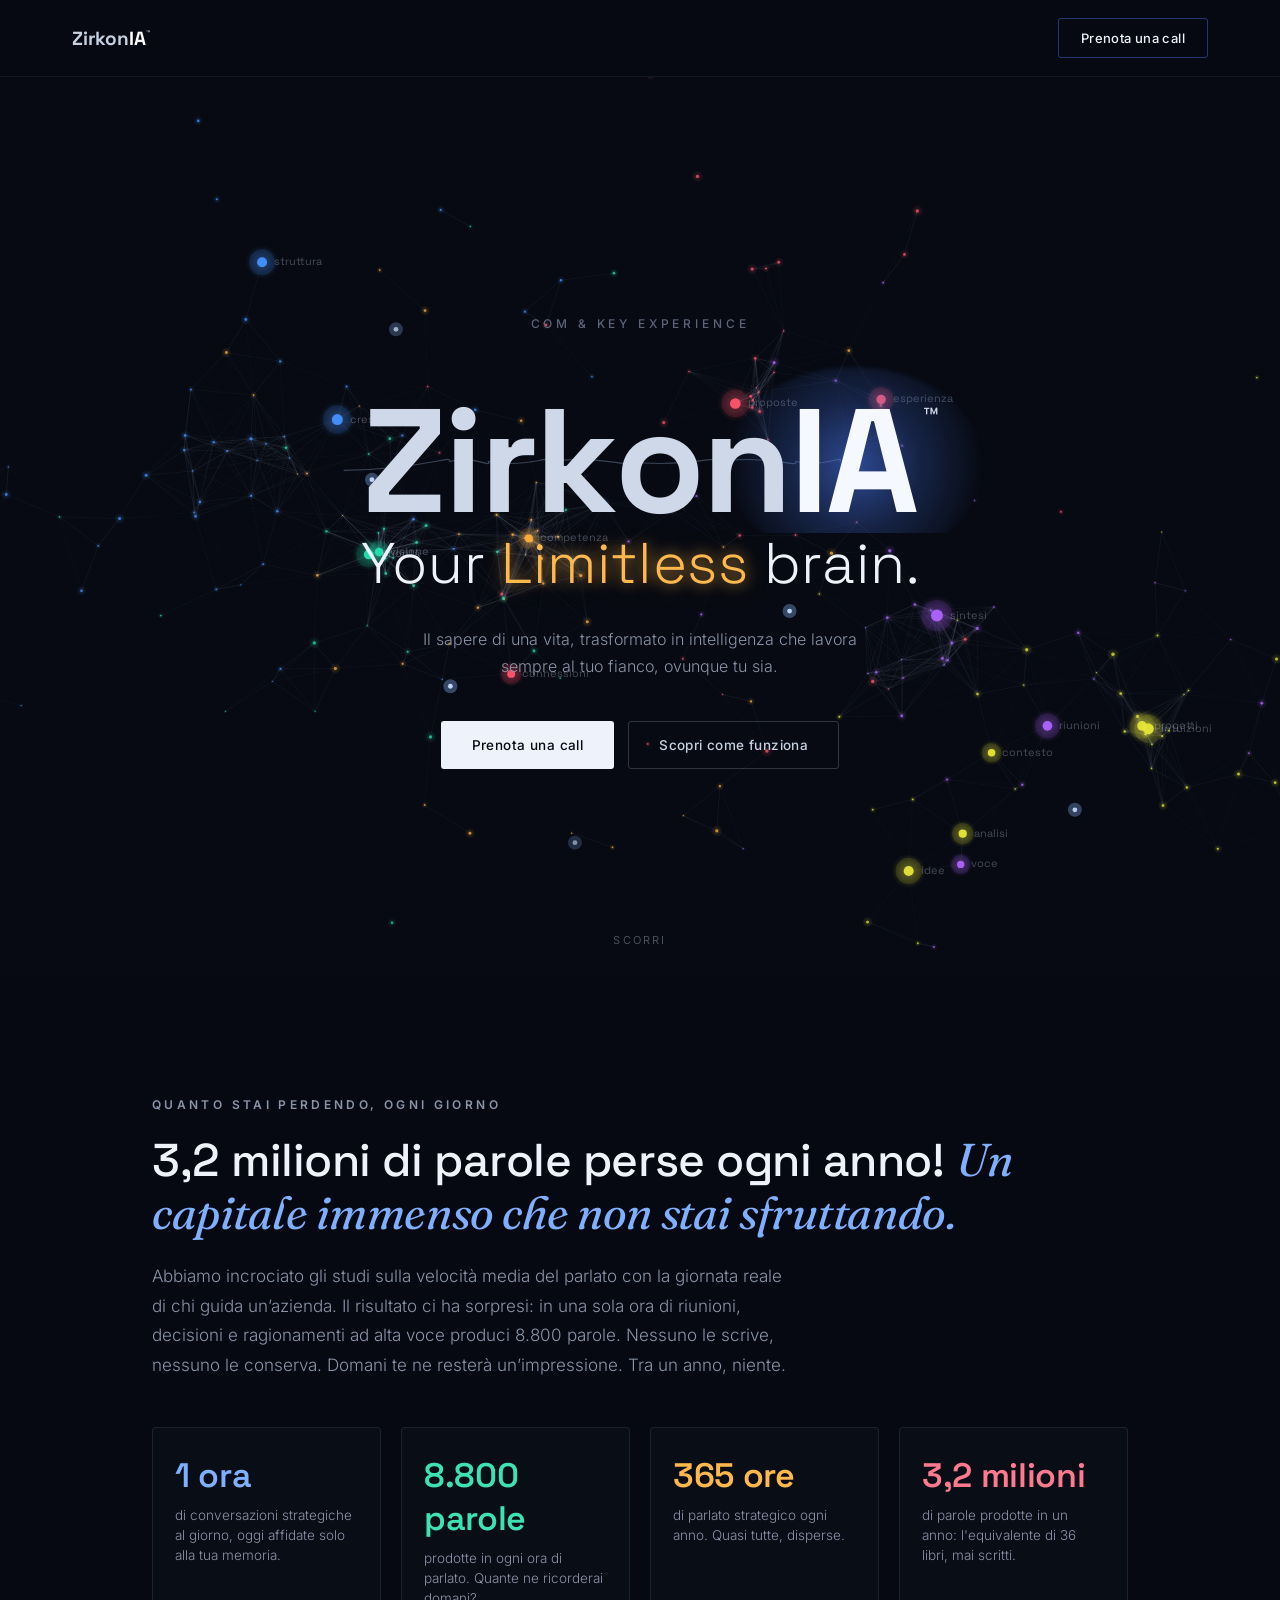
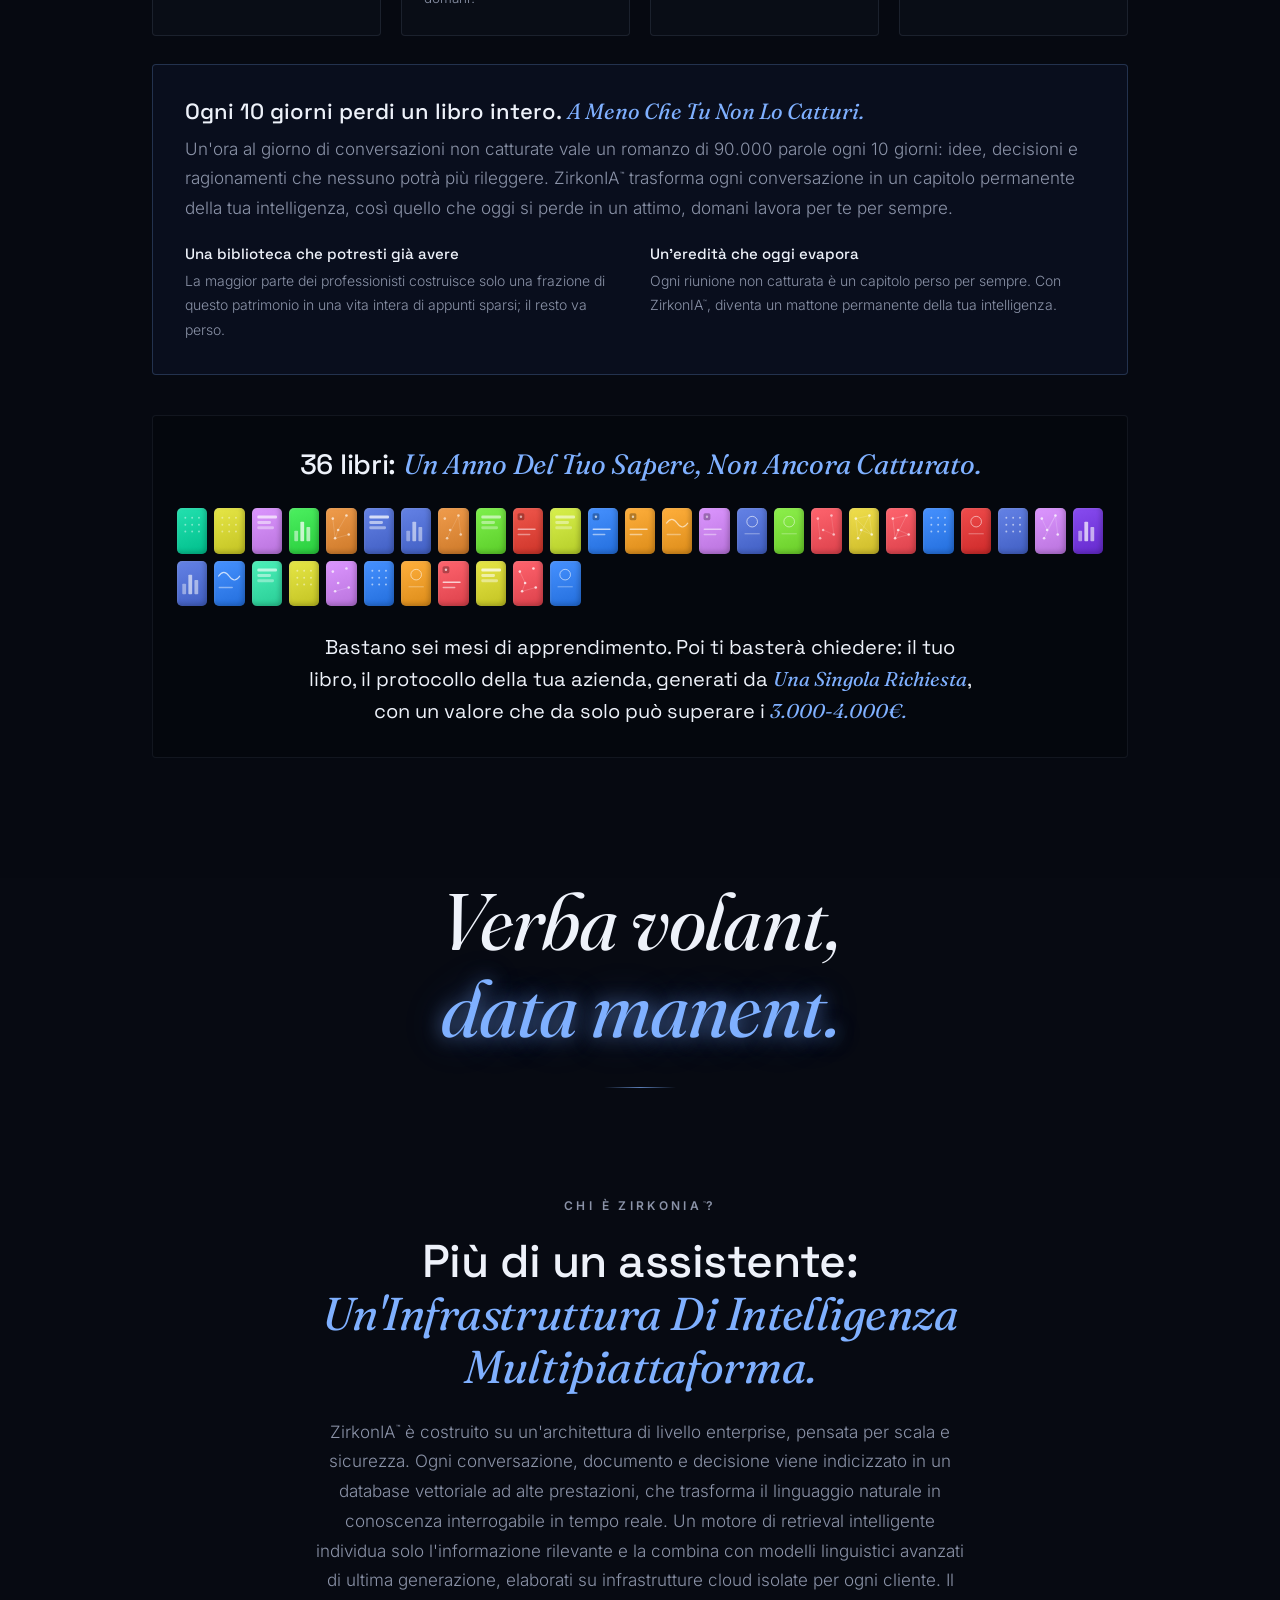
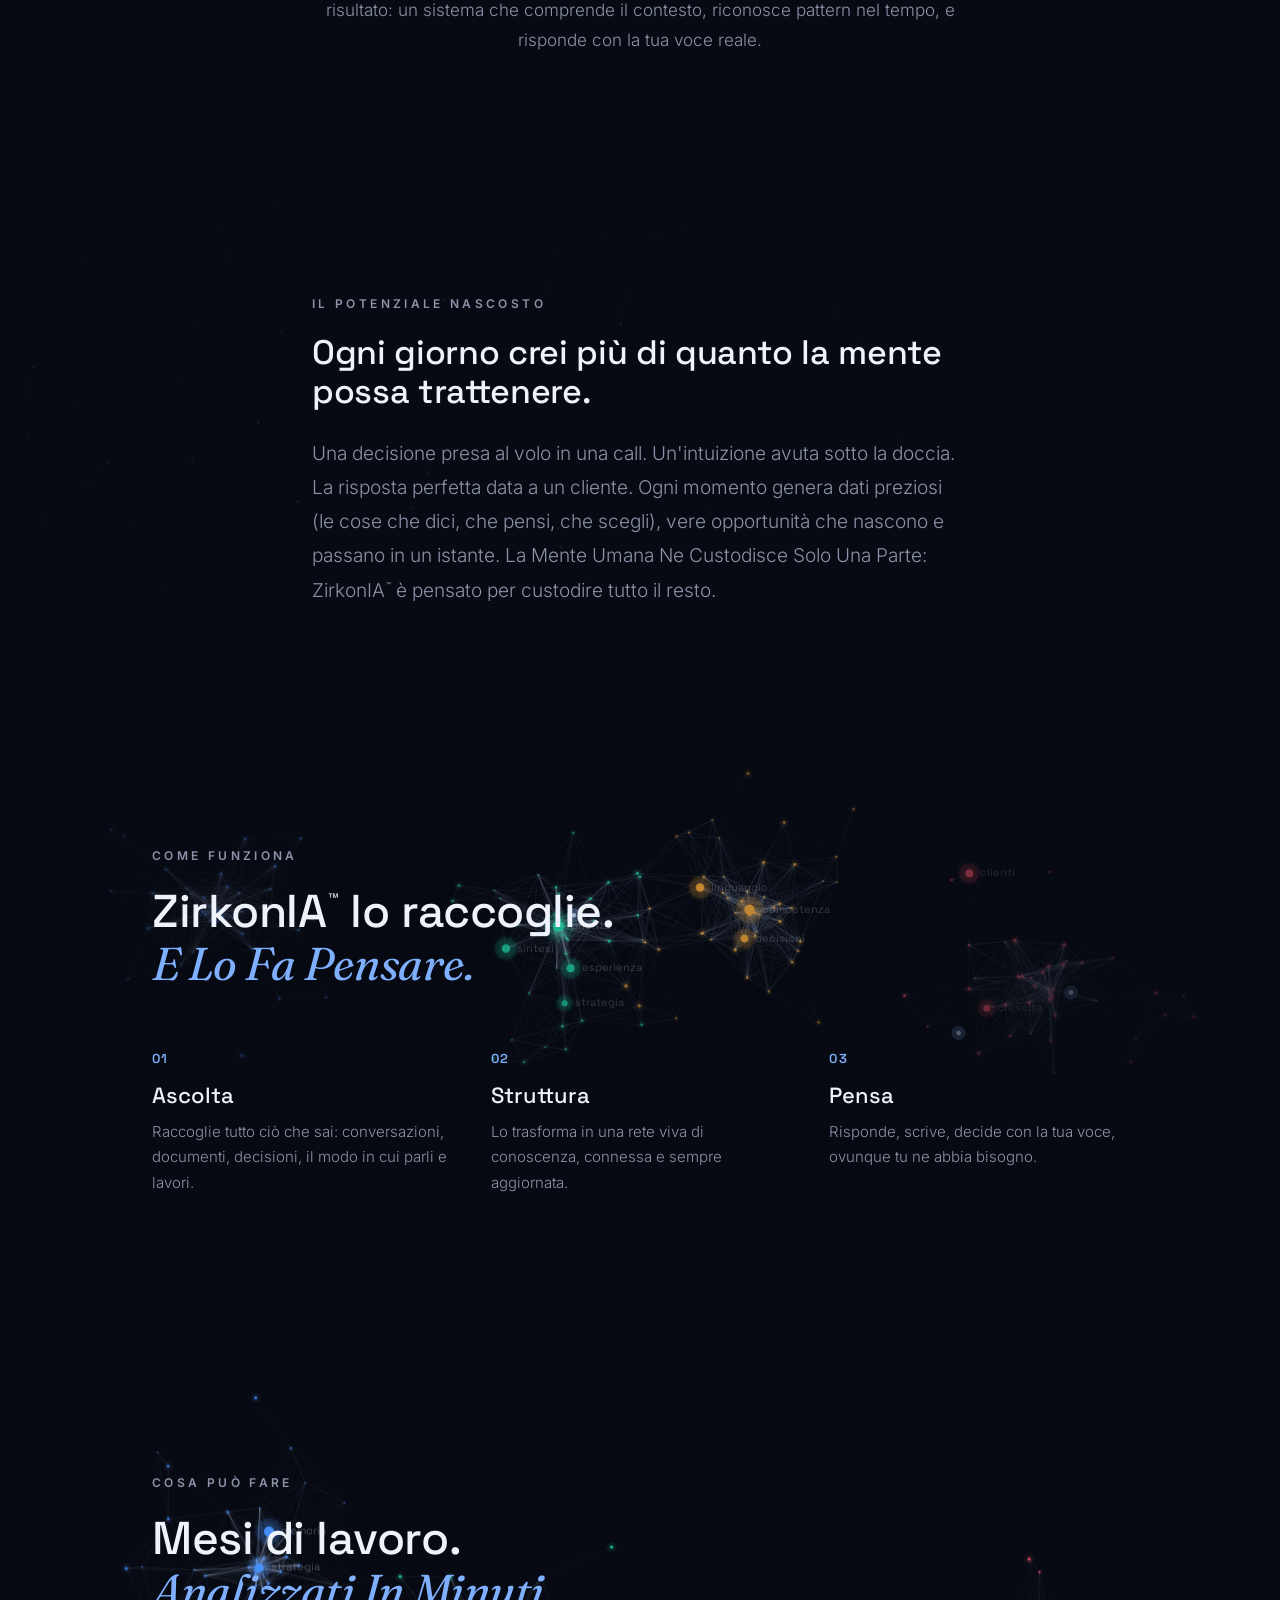
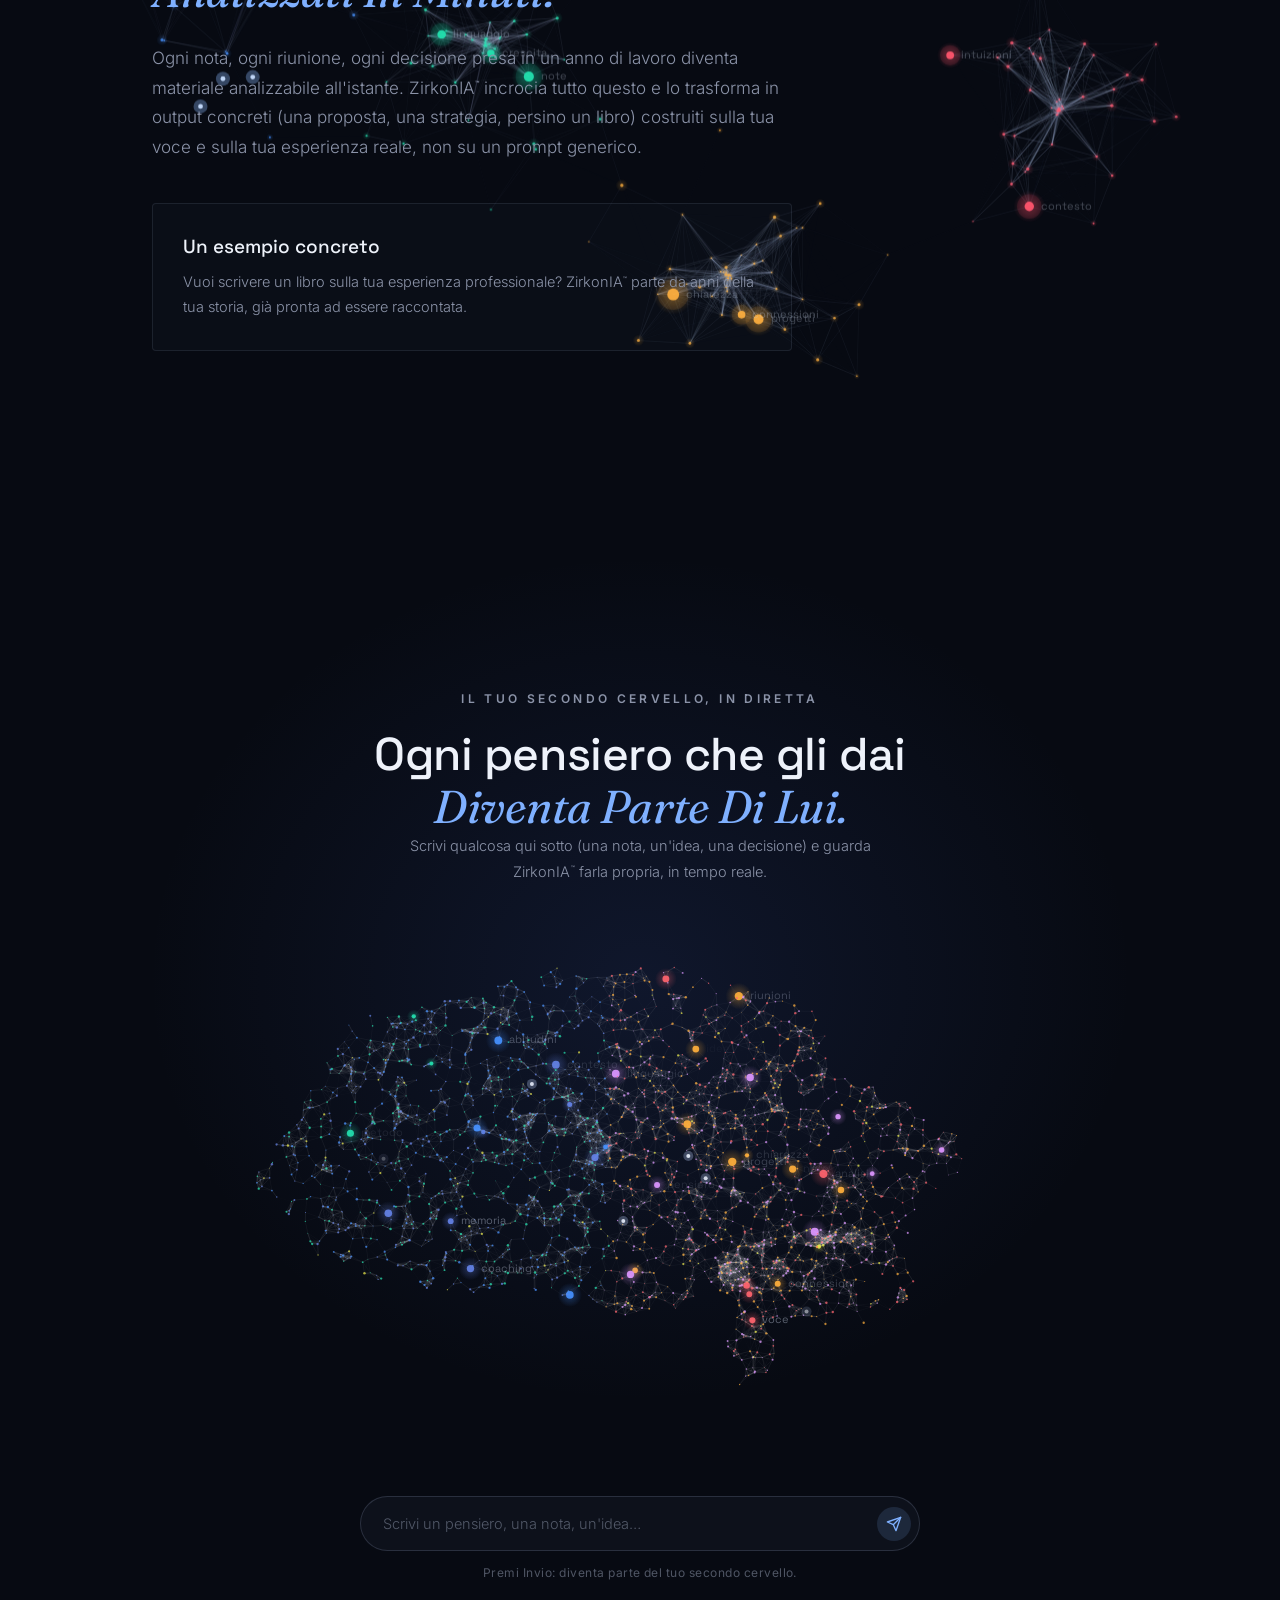
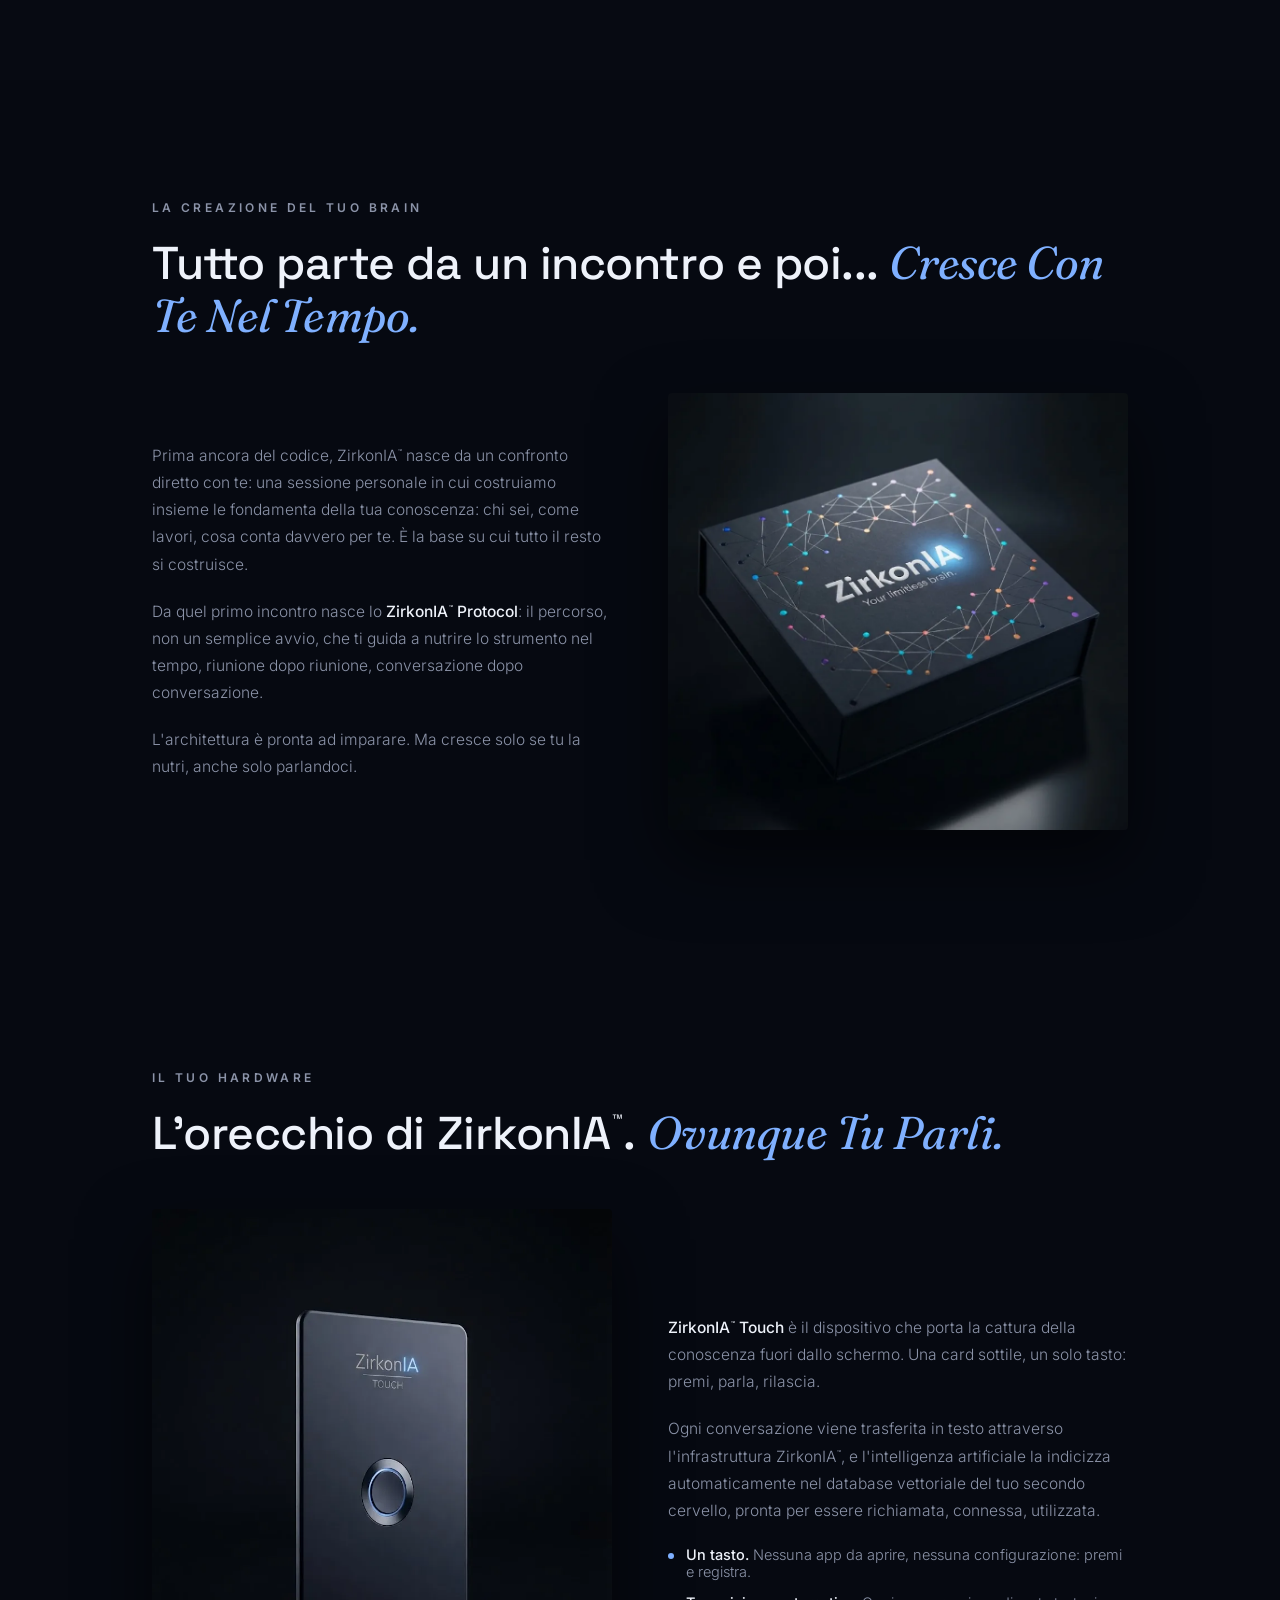
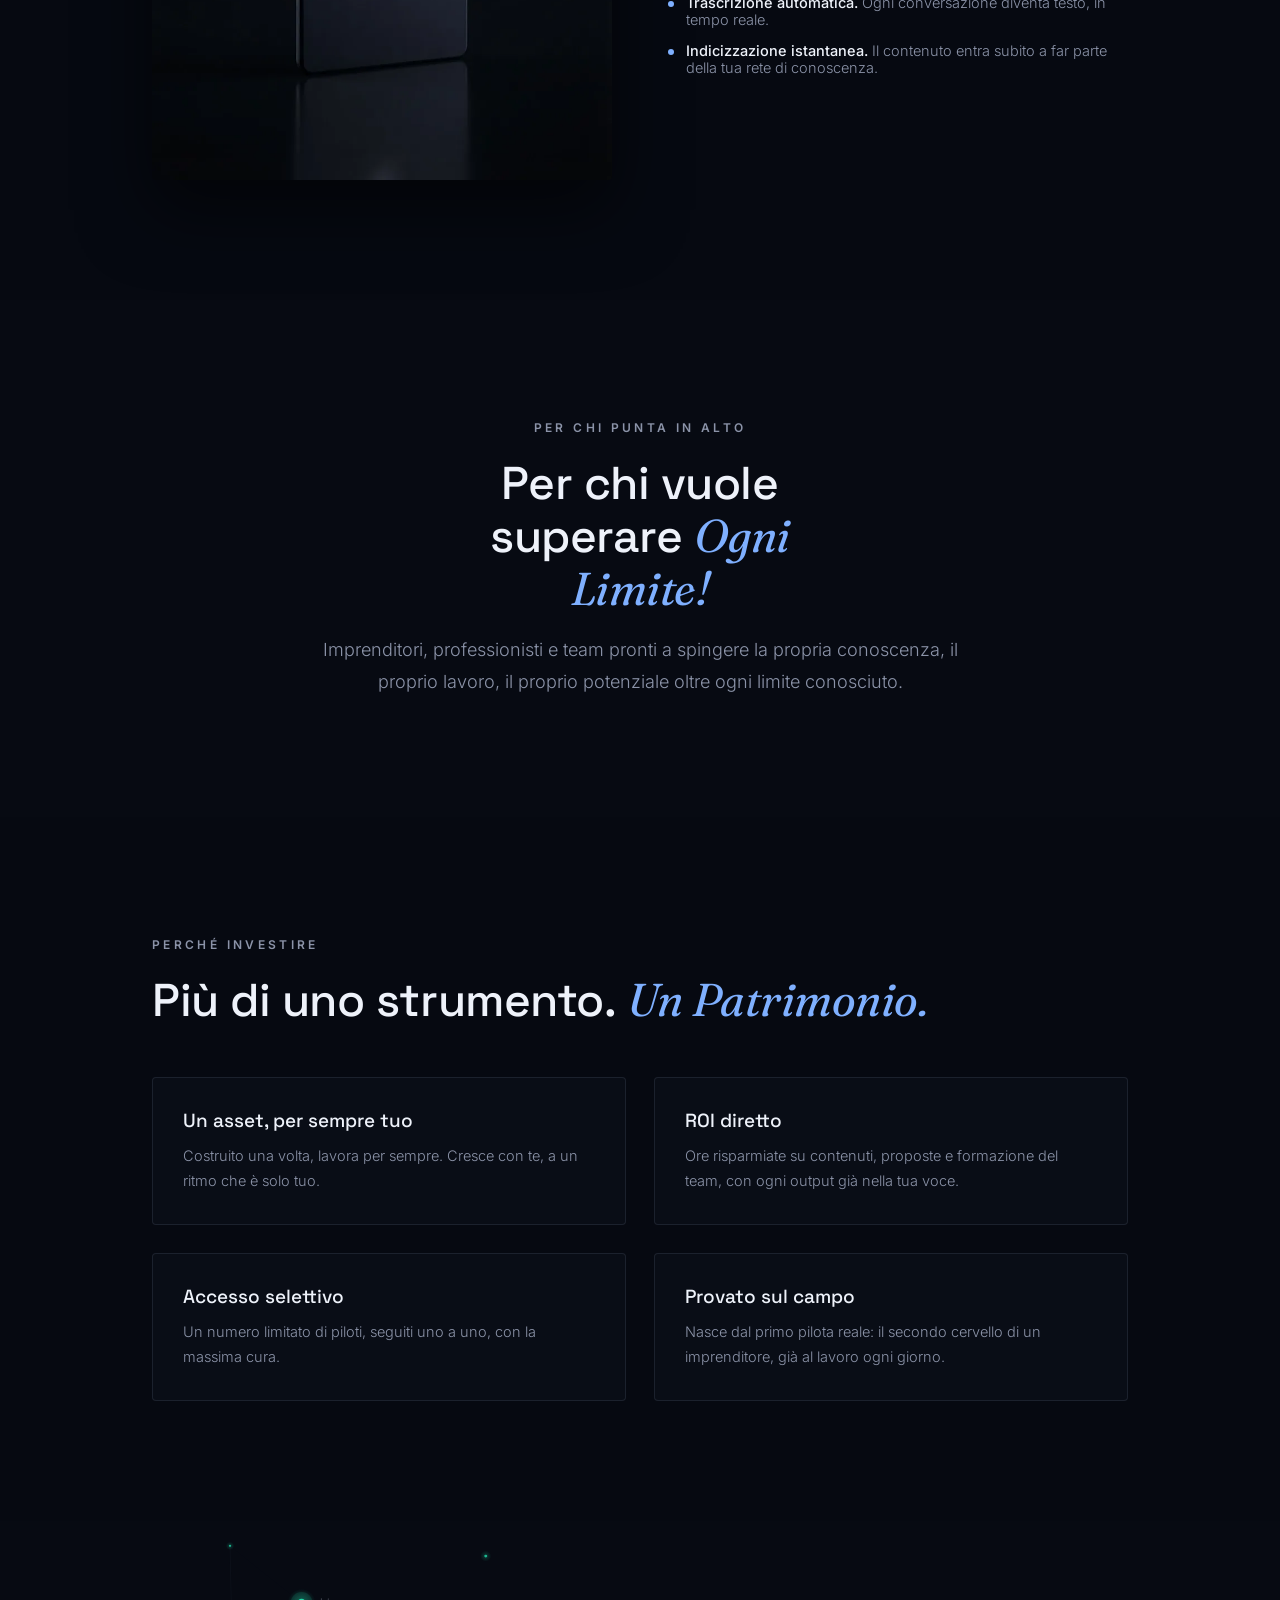
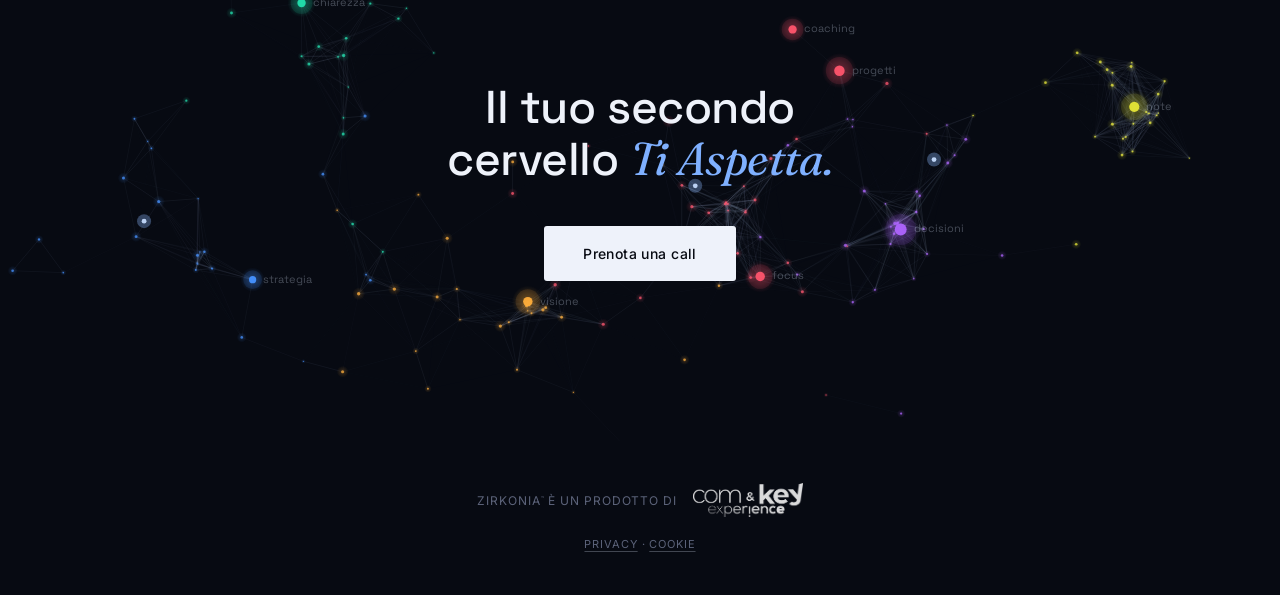
==== index.html @ 8c03a553 "Landing ZirkonIA: slogan Verba volant, data manent in evidenza Inserito prima di Chi è ZirkonIA, con" ====
<!DOCTYPE html>
<html lang="it">
<head>
<meta charset="UTF-8">
<meta name="viewport" content="width=device-width, initial-scale=1.0">
<meta name="description" content="ZirkonIA è il secondo cervello per imprenditori e professionisti: trasforma conversazioni, documenti e decisioni in intelligenza strategica che lavora con te.">
<link rel="canonical" href="https://zirkonia.ai/">
<link rel="icon" href="favicon.ico" sizes="any">
<link rel="icon" type="image/png" sizes="192x192" href="icon-192.png">
<link rel="apple-touch-icon" href="apple-touch-icon.png">
<meta name="theme-color" content="#070a12">
<title>ZirkonIA | Il second brain per imprenditori e professionisti</title>

<!-- Social link preview (WhatsApp, Facebook, Telegram, iMessage, ecc.) -->
<meta property="og:type" content="website">
<meta property="og:site_name" content="ZirkonIA">
<meta property="og:locale" content="it_IT">
<meta property="og:url" content="https://zirkonia.ai/">
<meta property="og:title" content="ZirkonIA | Il second brain per imprenditori e professionisti">
<meta property="og:description" content="Il sapere di una vita, trasformato in intelligenza che lavora sempre al tuo fianco, ovunque tu sia.">
<meta property="og:image" content="https://zirkonia.ai/og-image.png">
<meta property="og:image:width" content="1200">
<meta property="og:image:height" content="630">
<meta property="og:image:alt" content="ZirkonIA, Your Limitless brain: il secondo cervello di Com &amp; Key Experience">

<meta name="twitter:card" content="summary_large_image">
<meta name="twitter:title" content="ZirkonIA | Il second brain per imprenditori e professionisti">
<meta name="twitter:description" content="Il sapere di una vita, trasformato in intelligenza che lavora sempre al tuo fianco, ovunque tu sia.">
<meta name="twitter:image" content="https://zirkonia.ai/og-image.png">
<meta name="twitter:image:alt" content="ZirkonIA, Your Limitless brain: il secondo cervello di Com &amp; Key Experience">

<!-- Dati strutturati (Schema.org) -->
<script type="application/ld+json">
{
  "@context": "https://schema.org",
  "@graph": [
    {
      "@type": "WebSite",
      "@id": "https://zirkonia.ai/#website",
      "url": "https://zirkonia.ai/",
      "name": "ZirkonIA",
      "inLanguage": "it-IT",
      "publisher": { "@id": "https://communikey-experience.it/#organization" }
    },
    {
      "@type": "WebPage",
      "@id": "https://zirkonia.ai/#webpage",
      "url": "https://zirkonia.ai/",
      "name": "ZirkonIA | Il second brain per imprenditori e professionisti",
      "description": "ZirkonIA è il secondo cervello per imprenditori e professionisti: trasforma conversazioni, documenti e decisioni in intelligenza strategica che lavora con te.",
      "inLanguage": "it-IT",
      "isPartOf": { "@id": "https://zirkonia.ai/#website" },
      "about": { "@id": "https://zirkonia.ai/#service" },
      "primaryImageOfPage": "https://zirkonia.ai/og-image.png"
    },
    {
      "@type": "Service",
      "@id": "https://zirkonia.ai/#service",
      "name": "ZirkonIA",
      "serviceType": "Secondo cervello basato su intelligenza artificiale",
      "description": "Il sapere di una vita, trasformato in intelligenza che lavora sempre al tuo fianco, ovunque tu sia.",
      "audience": { "@type": "BusinessAudience", "audienceType": "Imprenditori, professionisti e team" },
      "areaServed": { "@type": "Country", "name": "Italia" },
      "provider": { "@id": "https://communikey-experience.it/#organization" },
      "url": "https://zirkonia.ai/",
      "image": "https://zirkonia.ai/og-image.png"
    },
    {
      "@type": "Organization",
      "@id": "https://communikey-experience.it/#organization",
      "name": "Com & Key Experience",
      "legalName": "CristianoGMusa di Giuseppe Musa",
      "url": "https://communikey-experience.it/",
      "vatID": "IT03643440922",
      "address": {
        "@type": "PostalAddress",
        "streetAddress": "Via Salvatore Cambosu, 42",
        "postalCode": "09047",
        "addressLocality": "Selargius",
        "addressRegion": "CA",
        "addressCountry": "IT"
      }
    }
  ]
}
</script>
<style>
  @import url('fonts.css');

  :root{
    --bg: #070a12;
    --ink: #eef2fa;
    --ink-dim: #8b93a8;
    --ink-faint: #5c637a;
    --silver: #c7d0e0;
    --glow: #4d7fff;
    --glow-2: #7fb0ff;
    --line: rgba(140,155,185,0.14);
  }

  *{ margin:0; padding:0; box-sizing:border-box; }
  html{ scroll-behavior:smooth; }
  html, body{
    background: var(--bg);
    color: var(--ink);
    font-family: 'Inter', sans-serif;
    width:100%;
  }
  ::selection{ background: rgba(77,127,255,0.35); }

  em{ font-style: normal; }
  h2 em, .payoff em{
    font-family:'Fraunces', serif;
    font-style: italic;
    font-weight: 400;
    color: var(--glow-2);
  }

  /* ---------- shared section chrome ---------- */
  section, header, footer{ position: relative; }
  .graph-canvas{
    position:absolute; inset:0;
    width:100%; height:100%;
    pointer-events:none;
    display:block;
  }
  .section-vignette{
    position:absolute; inset:0;
    pointer-events:none;
  }
  .section-inner{
    position: relative; z-index: 2;
    max-width: 1040px;
    margin: 0 auto;
    padding: 120px 32px;
  }
  .section-inner.narrow{ max-width: 720px; }
  .section-inner.center{ text-align:center; }

  .kicker{
    display:block;
    font-family:'Inter', sans-serif;
    font-size: 12px;
    font-weight: 600;
    letter-spacing: 0.28em;
    text-transform: uppercase;
    color: var(--ink-dim);
    margin-bottom: 22px;
  }

  h2{
    font-family:'Space Grotesk', sans-serif;
    font-weight: 500;
    font-size: clamp(28px, 4.2vw, 46px);
    line-height: 1.15;
    letter-spacing: -0.01em;
    color: var(--ink);
    max-width: 16ch;
  }
  .section-inner.center h2{ max-width: none; margin:0 auto; }
  .section-inner.narrow h2{ max-width: 14ch; }

  p{
    font-weight: 300;
    font-size: 17px;
    line-height: 1.75;
    color: var(--ink-dim);
  }

  /* ---------- nav ---------- */
  header.nav{
    position: sticky; top:0; z-index: 50;
    background: rgba(7,10,18,0.72);
    backdrop-filter: blur(14px);
    border-bottom: 1px solid rgba(140,155,185,0.1);
  }
  .nav-inner{
    max-width: 1200px; margin:0 auto;
    padding: 18px 32px;
    display:flex; align-items:center; justify-content:space-between;
  }
  .nav-logo{
    font-family:'Space Grotesk', sans-serif;
    font-weight: 700;
    font-size: 19px;
    letter-spacing: -0.01em;
    color: var(--silver);
  }
  .nav-logo .ia{ color:#fff; }
  .nav-cta{
    font-family:'Inter', sans-serif;
    font-size: 13px;
    font-weight: 500;
    letter-spacing: 0.03em;
    padding: 11px 22px;
    border: 1px solid rgba(77,127,255,0.4);
    color: var(--ink);
    background: transparent;
    border-radius: 3px;
    cursor: pointer;
    transition: all .25s ease;
    white-space: nowrap;
  }
  .nav-cta:hover{ background: rgba(77,127,255,0.12); border-color: rgba(127,176,255,0.7); }

  /* ---------- hero ---------- */
  .hero{
    min-height: 100vh;
    display:flex; align-items:center; justify-content:center;
    overflow:hidden;
    padding: 90px 24px 60px;
  }
  .hero-inner{
    position:relative; z-index:2;
    display:flex; flex-direction:column; align-items:center; text-align:center;
  }
  .eyebrow{
    font-size: 12px; font-weight:500;
    letter-spacing: 0.32em; text-transform: uppercase;
    color: var(--ink-faint);
    margin-bottom: 26px;
    opacity:0; animation: fadeUp 1s ease .15s forwards;
  }
  .wordmark-wrap{
    opacity:0; animation: fadeUp 1.1s ease .3s forwards;
    display:flex; align-items:center; justify-content:center;
  }
  #wordmarkCanvas{ display:block; max-width: 92vw; }
  .payoff{
    margin-top: -6px;
    font-family:'Space Grotesk', sans-serif;
    font-weight: 300;
    letter-spacing: 0.01em;
    color: var(--ink);
    opacity:0; animation: fadeUp 1s ease .55s forwards;
    white-space:nowrap;
  }
  .limitless-glow{
    color: #ffb84d;
    text-shadow: 0 0 14px rgba(255,184,77,0.65), 0 0 28px rgba(255,184,77,0.3);
  }
  .hero-sub{
    margin-top: 26px;
    max-width: 480px;
    font-size: 16px; line-height:1.7; font-weight:300;
    color: var(--ink-dim);
    opacity:0; animation: fadeUp 1s ease .75s forwards;
  }
  .cta-row{
    margin-top: 40px;
    display:flex; gap:14px; flex-wrap:wrap; justify-content:center;
    opacity:0; animation: fadeUp 1s ease .95s forwards;
  }
  .btn{
    font-family:'Inter', sans-serif;
    font-size: 13.5px; font-weight:500; letter-spacing:0.03em;
    padding: 15px 30px;
    border-radius: 3px;
    cursor:pointer;
    border: 1px solid transparent;
    transition: all .25s ease;
  }
  .btn-primary{ background: var(--ink); color: var(--bg); }
  .btn-primary:hover{ background: var(--glow-2); }
  sup.tm{ font-size:.42em; font-weight:500; font-style:normal; letter-spacing:0; line-height:1; vertical-align:baseline; position:relative; top:-1.05em; margin-left:.08em; }
  .sr-only{ position:absolute; width:1px; height:1px; padding:0; margin:-1px; overflow:hidden; clip:rect(0,0,0,0); white-space:nowrap; border:0; }
  /* Slogan in evidenza tra «Quanto stai perdendo» e «Chi è ZirkonIA» */
  .motto{ font-family:'Fraunces', serif; font-style:italic; font-weight:400; font-size:clamp(40px, 6.4vw, 80px); line-height:1.08; letter-spacing:-0.01em; color:var(--ink); text-align:center; max-width:none; margin:0 auto 110px; }
  .motto span, .motto em{ white-space:nowrap; }
  .motto em{ font-style:italic; color:var(--glow-2); text-shadow:0 0 18px rgba(127,176,255,.55), 0 0 42px rgba(77,127,255,.32); }
  .motto::after{ content:""; display:block; width:72px; height:1px; margin:36px auto 0; background:linear-gradient(90deg, transparent, rgba(127,176,255,.7), transparent); }
  @media (max-width: 760px){ .motto{ margin-bottom:80px; } .motto::after{ margin-top:26px; } }
  #what .section-inner{ padding-top:0; } /* distanza dal blocco precedente dimezzata (richiesta di Cristiano) */
  a.btn, a.nav-cta{ display:inline-block; text-decoration:none; }
  .btn-ghost{ background:transparent; color:var(--silver); border-color: rgba(199,208,224,0.22); }
  .btn-ghost:hover{ border-color: rgba(199,208,224,0.55); }
  .btn.large{ padding:18px 38px; font-size:14px; }

  @keyframes fadeUp{ from{opacity:0; transform:translateY(14px);} to{opacity:1; transform:translateY(0);} }

  .scroll-hint{
    position:absolute; bottom: 30px; left:0; right:0;
    text-align:center; z-index:2;
    font-size:11px; letter-spacing:0.2em; text-transform:uppercase;
    color: rgba(139,147,168,0.5);
  }

  /* ---------- problem section ---------- */
  #problem{ background: var(--bg); }
  #problem .section-vignette{
    background: radial-gradient(ellipse 60% 50% at 30% 40%, rgba(7,10,18,0.2), var(--bg) 78%);
  }
  #problem p{ font-size: 19px; line-height:1.8; color: var(--ink-dim); }

  /* ---------- solution section ---------- */
  #solution{ background: #060911; padding-bottom: 40px; }
  #solution .section-vignette{
    background: radial-gradient(ellipse 70% 60% at 50% 30%, rgba(6,9,17,0.1), var(--bg) 85%);
  }
  .steps{
    margin-top: 56px;
    display:grid; grid-template-columns: repeat(3, 1fr); gap: 40px;
  }
  .step .num{
    font-family:'Space Grotesk', sans-serif;
    font-size: 13px; font-weight:600; letter-spacing:0.1em;
    color: var(--glow-2);
  }
  .step h3{
    font-family:'Space Grotesk', sans-serif;
    font-weight:500; font-size: 22px;
    margin: 14px 0 10px;
    color: var(--ink);
  }
  .step p{ font-size:15px; line-height:1.7; }

  /* ---------- protocol section ---------- */
  #protocol{ background: #060911; }
  .protocol-grid{
    margin-top: 50px;
    display:grid;
    grid-template-columns: 1fr 1fr;
    gap: 56px;
    align-items: center;
  }
  .protocol-copy p{ font-size:15.5px; }
  .protocol-image{
    display:flex; justify-content:center;
  }
  .protocol-image img{
    width:100%; max-width: 460px; height:auto;
    border-radius: 4px;
    box-shadow: 0 30px 70px rgba(0,0,0,0.55);
  }

  /* ---------- living brain section ---------- */
  #brain{ background: var(--bg); padding-top:100px; padding-bottom:100px; }
  #brain .ambient{
    position:absolute; inset:0;
    background: radial-gradient(ellipse 55% 50% at 50% 42%, rgba(60,90,180,0.16), transparent 70%);
    pointer-events:none;
  }
  #brain .subhead{
    position:relative; z-index:2;
    font-size: 14.5px; font-weight:300; color: var(--ink-dim);
    text-align:center; max-width:480px; margin: 0 auto 30px;
  }
  #brain .brain-wrap{
    position:relative; z-index:2;
    width: min(92vw, 820px);
    height: min(72vw, 560px);
    margin: 0 auto;
  }
  #brainCanvas{ width:100%; height:100%; display:block; }
  #brain .input-row{
    position:relative; z-index:2;
    margin: 22px auto 0;
    width: min(92vw, 560px);
    display:flex; align-items:center;
    border: 1px solid rgba(140,155,185,0.22);
    border-radius: 40px;
    background: rgba(140,155,185,0.05);
    padding: 6px 8px 6px 22px;
    transition: border-color .3s ease, box-shadow .3s ease;
  }
  #brain .input-row:focus-within{
    border-color: rgba(127,176,255,0.6);
    box-shadow: 0 0 0 4px rgba(77,127,255,0.1);
  }
  #brain .input-row input{
    flex:1;
    background:transparent; border:none; outline:none;
    color: var(--ink);
    font-family:'Inter', sans-serif;
    font-size: 14.5px; font-weight:300;
    padding: 12px 0;
  }
  #brain .input-row input::placeholder{ color: rgba(139,147,168,0.55); }
  #brain .send-btn{
    width:34px; height:34px; border-radius:50%;
    border:none; cursor:pointer;
    background: rgba(127,176,255,0.14);
    color: var(--glow-2);
    display:flex; align-items:center; justify-content:center;
    transition: background .25s ease, transform .15s ease;
    flex-shrink:0;
  }
  #brain .send-btn:hover{ background: rgba(127,176,255,0.26); }
  #brain .send-btn:active{ transform: scale(0.92); }
  #brain .send-btn svg{ width:16px; height:16px; }
  #brain .hint{
    position:relative; z-index:2;
    margin-top: 14px;
    font-size: 12px; letter-spacing:0.04em;
    color: rgba(139,147,168,0.55);
    text-align:center;
  }

  /* ---------- math-of-knowledge section ---------- */
  #math{ background: #060911; }
  #math .stat-grid{
    margin-top: 46px;
    display:grid; grid-template-columns: repeat(4, 1fr); gap: 20px;
  }
  #math .stat-card{
    padding: 26px 22px;
    border: 1px solid rgba(140,155,185,0.14);
    border-radius: 4px;
    background: rgba(140,155,185,0.03);
  }
  #math .stat-card .num{
    font-family:'Space Grotesk', sans-serif;
    font-weight: 600;
    font-size: clamp(26px, 3vw, 34px);
    letter-spacing:-0.01em;
  }
  #math .stat-card .num.c1{ color: var(--glow-2); }
  #math .stat-card .num.c2{ color: #3ee1b5; }
  #math .stat-card .num.c3{ color: #ffb84d; }
  #math .stat-card .num.c4{ color: #ff7a90; }
  #math .stat-card p{ margin-top:8px; font-size: 13.5px; line-height:1.5; }
  #math .equivalence{
    margin-top: 28px;
    padding: 32px;
    border: 1px solid rgba(127,176,255,0.22);
    border-radius: 4px;
    background: rgba(77,127,255,0.05);
  }
  #math .equivalence h3{
    font-family:'Space Grotesk', sans-serif;
    font-weight:500; font-size: 22px;
    margin-bottom: 10px;
  }
  #math .equivalence h3 em{
    font-family:'Fraunces', serif; font-style:italic; font-weight:400;
    color: var(--glow-2);
  }
  #math .metaphor-row{
    margin-top: 20px;
    display:grid; grid-template-columns: 1fr 1fr; gap: 20px;
  }
  #math .metaphor-row .m-card p{ font-size:14px; }
  #math .metaphor-row .m-card .m-title{
    font-family:'Space Grotesk', sans-serif;
    font-weight:500; font-size:15px; color:var(--ink);
    margin-bottom:6px;
  }

  @media (max-width: 760px){
    #math .stat-grid{ grid-template-columns: 1fr 1fr; }
    #math .metaphor-row{ grid-template-columns: 1fr; }
  }

  #math .bookshelf-wrap{
    margin-top: 40px;
    padding: 30px 24px;
    border-radius: 4px;
    background: rgba(0,0,0,0.18);
    border: 1px solid rgba(140,155,185,0.1);
  }
  #math .bookshelf-caption{
    font-family:'Space Grotesk', sans-serif;
    font-weight: 500;
    font-size: clamp(20px, 2.6vw, 28px);
    letter-spacing: -0.01em;
    color: var(--ink);
    margin-bottom: 26px; text-align:center;
  }
  #math .bookshelf-caption em{
    font-family:'Fraunces', serif; font-style:italic; font-weight:400;
    color: var(--glow-2);
  }
  #math .bookshelf-payoff{
    margin-top: 26px;
    text-align:center;
    font-family:'Space Grotesk', sans-serif;
    font-weight: 400;
    font-size: clamp(16px, 2vw, 20px);
    line-height: 1.55;
    color: var(--ink);
    max-width: 680px;
    margin-left:auto; margin-right:auto;
  }
  #math .bookshelf-payoff em{
    font-family:'Fraunces', serif; font-style:italic; font-weight:400;
    color: var(--glow-2);
  }
  #math .bookshelf{
    display:grid;
    grid-template-columns: repeat(auto-fill, minmax(30px, 1fr));
    gap: 7px;
  }
  #math .book{
    position:relative;
    aspect-ratio: 2 / 3;
    border-radius: 5px;
    box-shadow: inset -2px -2px 5px rgba(0,0,0,0.22), inset 1px 1px 2px rgba(255,255,255,0.12);
    transition: transform .2s ease;
  }
  #math .book:hover{ transform: translateY(-4px); }
  #math .book .badge{
    position:absolute; left:14%; top:12%;
    width: 22%; height: 22%;
    min-width:6px; min-height:6px;
    border-radius: 3px;
    background: rgba(0,0,0,0.28);
    display:flex; align-items:center; justify-content:center;
  }
  #math .book .badge .dot{
    width:32%; height:32%; border-radius:50%;
    background: rgba(255,255,255,0.7);
  }
  #math .book .line{
    position:absolute; left:14%; right:14%;
    height: 6%;
    border-radius: 2px;
    background: rgba(255,255,255,0.4);
  }

  /* ---------- touch device section ---------- */
  #touch{ background: #060911; }
  #touch .touch-features{
    margin-top: 22px;
    display:flex; flex-direction:column; gap:14px;
  }
  #touch .touch-feature{
    display:flex; align-items:flex-start; gap:12px;
    font-size: 14.5px; color: var(--ink-dim); font-weight:300;
  }
  #touch .touch-feature .bullet{
    flex-shrink:0; width:6px; height:6px; border-radius:50%;
    background: var(--glow-2);
    margin-top: 7px;
  }
  #touch .touch-feature strong{ color: var(--ink); font-weight:500; }
  .touch-placeholder{
    display:flex; align-items:center; justify-content:center;
    aspect-ratio: 1/1;
    max-width: 420px;
    margin: 0 auto;
    border: 1px dashed rgba(140,155,185,0.28);
    border-radius: 8px;
    background: radial-gradient(ellipse 60% 55% at 50% 45%, rgba(60,90,180,0.1), transparent 70%);
  }
  .touch-placeholder-inner{
    text-align:center; padding: 20px;
  }
  .touch-card-icon{
    width: 92px; height: 58px;
    margin: 0 auto 18px;
    border-radius: 8px;
    background: linear-gradient(160deg, #12151f 0%, #090b12 100%);
    border: 1px solid rgba(140,155,185,0.2);
    position:relative;
    box-shadow: 0 12px 30px rgba(0,0,0,0.4);
  }
  .touch-card-icon::before{
    content:"";
    position:absolute; left:50%; top:50%;
    width:16px; height:16px;
    transform:translate(-50%,-50%);
    border-radius:50%;
    border: 1.5px solid rgba(127,176,255,0.7);
    box-shadow: 0 0 12px rgba(77,127,255,0.5);
  }
  .touch-placeholder-inner .tp-label{
    font-size: 12px; letter-spacing:0.08em;
    color: var(--ink-dim);
  }

  /* ---------- who section ---------- */
  #who{ background: var(--bg); }
  #who p{ font-size:18px; margin-top:18px; }

  /* ---------- value section ---------- */
  #value{ background: #060911; }
  .value-grid{
    margin-top: 50px;
    display:grid; grid-template-columns: repeat(2, 1fr); gap: 28px;
  }
  .value-card{
    padding: 30px;
    border: 1px solid rgba(140,155,185,0.14);
    border-radius: 4px;
    background: rgba(140,155,185,0.03);
  }
  .value-card h3{
    font-family:'Space Grotesk', sans-serif;
    font-weight:500; font-size:19px;
    color: var(--ink);
    margin-bottom: 10px;
  }
  .value-card p{ font-size:14.5px; }

  /* ---------- cta-final ---------- */
  #cta-final{ padding: 160px 24px; overflow:hidden; }
  #cta-final .section-inner{ padding: 0; }
  #cta-final h2{ margin-bottom: 40px; }

  /* ---------- footer ---------- */
  footer{
    padding: 42px 32px;
    display:flex; justify-content:space-between; align-items:center;
    max-width: 1200px; margin:0 auto;
    font-size: 12px; letter-spacing:0.08em; text-transform:uppercase;
    color: var(--ink-faint);
  }
  footer{ justify-content:center; }
  .footer-brand{ display:flex; flex-wrap:wrap; justify-content:center; align-items:center; gap:10px 16px; color:inherit; text-decoration:none; }
  .footer-brand img{ display:block; height:34px; width:auto; opacity:.85; transition:opacity .25s ease; }
  .footer-brand:hover img{ opacity:1; }
  footer{ flex-direction:column; gap:18px; }
  .footer-legal{ font-size:11px; letter-spacing:0.08em; }
  .lgl-link{ background:none; border:0; padding:2px 0; font:inherit; letter-spacing:inherit; text-transform:inherit; color:inherit; cursor:pointer; text-decoration:underline; text-decoration-color:rgba(199,208,224,.3); text-underline-offset:3px; }
  .lgl-link:hover{ color:var(--silver); text-decoration-color:currentColor; }
  /* Privacy e Cookie: finestre aperte dai link del footer (bozza, da verificare con un professionista) */
  .lgl-overlay{ position:fixed; inset:0; z-index:100; display:flex; align-items:center; justify-content:center; padding:16px; background:rgba(3,5,10,.75); backdrop-filter:blur(6px); -webkit-backdrop-filter:blur(6px); }
  .lgl-overlay[hidden]{ display:none; }
  .lgl-dialog{ width:min(100%,720px); max-height:min(86vh,860px); display:flex; flex-direction:column; background:#0d1220; border:1px solid rgba(140,155,185,.22); border-radius:6px; box-shadow:0 30px 80px rgba(0,0,0,.55); overflow:hidden; }
  .lgl-head{ display:flex; align-items:center; justify-content:space-between; gap:16px; padding:18px 22px; border-bottom:1px solid var(--line); }
  .lgl-head h2{ font-family:'Space Grotesk', sans-serif; font-size:clamp(20px,2.4vw,26px); font-weight:600; color:var(--ink); margin:0; max-width:none; }
  .lgl-close{ flex:none; width:38px; height:38px; border-radius:50%; border:1px solid rgba(140,155,185,.25); background:rgba(255,255,255,.05); color:var(--ink); font-size:15px; cursor:pointer; }
  .lgl-close:hover{ background:rgba(255,255,255,.12); }
  .lgl-body{ overflow-y:auto; padding:20px 22px 26px; font-family:'Inter', sans-serif; color:var(--ink-dim); font-size:15px; line-height:1.65; overscroll-behavior:contain; text-transform:none; letter-spacing:normal; text-align:left; }
  .lgl-body h3{ font-family:'Space Grotesk', sans-serif; font-size:17px; font-weight:600; color:var(--ink); margin:22px 0 8px; }
  .lgl-body p+p{ margin-top:10px; }
  .lgl-body ul{ margin:8px 0 0 20px; }
  .lgl-body li{ margin:5px 0; }
  .lgl-body strong{ color:var(--ink); font-weight:600; }
  .lgl-id{ padding:14px 16px; border:1px solid var(--line); border-radius:4px; background:rgba(255,255,255,.03); font-size:13.5px; }
  .lgl-date{ margin-top:22px !important; color:var(--ink-faint); font-size:13px; }
  body.lgl-open{ overflow:hidden; }

  @media (max-width: 760px){
    .steps{ grid-template-columns: 1fr; gap: 34px; }
    .value-grid{ grid-template-columns: 1fr; }
    .protocol-grid{ grid-template-columns: 1fr; gap: 34px; }
    .protocol-image{ order:-1; }
    .section-inner{ padding: 84px 24px; }
  }

  @media (prefers-reduced-motion: reduce){
    .eyebrow, .wordmark-wrap, .payoff, .hero-sub, .cta-row{ animation:none; opacity:1; }
  }
</style>
</head>
<body>

<header class="nav">
  <div class="nav-inner">
    <div class="nav-logo">Zirkon<span class="ia">IA</span><sup class="tm">™</sup></div>
    <a class="nav-cta" href="https://wa.me/393484925505" data-wa-text="Buongiorno%2C%20vi%20sto%20contattando%20per%20una%20call%20su%20ZirkonIA.%20Vorrei%20raccontarvi%20chi%20sono%2C%20come%20lavoro%20e%20cosa%20vorrei%20dal%20mio%20secondo%20cervello." target="_blank" rel="noopener">Prenota una call</a>
  </div>
</header>

<section class="hero" id="hero">
  <canvas class="graph-canvas" id="heroGraph"></canvas>
  <div class="hero-inner">
    <div class="eyebrow">Com &amp; Key Experience</div>
    <h1 class="wordmark-wrap"><span class="sr-only">ZirkonIA</span><canvas id="wordmarkCanvas" aria-hidden="true"></canvas></h1>
    <div class="payoff">Your <span class="limitless-glow">Limitless</span> brain.</div>
    <p class="hero-sub">Il sapere di una vita, trasformato in intelligenza che lavora sempre al tuo fianco, ovunque tu sia.</p>
    <div class="cta-row">
      <a class="btn btn-primary" href="https://wa.me/393484925505" data-wa-text="Buongiorno%2C%20vi%20sto%20contattando%20per%20una%20call%20su%20ZirkonIA.%20Vorrei%20raccontarvi%20chi%20sono%2C%20come%20lavoro%20e%20cosa%20vorrei%20dal%20mio%20secondo%20cervello." target="_blank" rel="noopener">Prenota una call</a>
      <a class="btn btn-ghost" href="#solution">Scopri come funziona</a>
    </div>
  </div>
  <div class="scroll-hint">scorri</div>
</section>

<section id="math">
  <div class="section-inner">
    <span class="kicker">Quanto stai perdendo, ogni giorno</span>
    <h2 style="max-width:none;">3,2 milioni di parole perse ogni anno! <em>Un capitale immenso che non stai sfruttando.</em></h2>
    <p style="margin-top:22px; max-width:640px;">Abbiamo incrociato gli studi sulla velocità media del parlato con la giornata reale di chi guida un’azienda. Il risultato ci ha sorpresi: in una sola ora di riunioni, decisioni e ragionamenti ad alta voce produci 8.800 parole. Nessuno le scrive, nessuno le conserva. Domani te ne resterà un’impressione. Tra un anno, niente.</p>

    <div class="stat-grid">
      <div class="stat-card">
        <div class="num c1">1 ora</div>
        <p>di conversazioni strategiche al giorno, oggi affidate solo alla tua memoria.</p>
      </div>
      <div class="stat-card">
        <div class="num c2">8.800 parole</div>
        <p>prodotte in ogni ora di parlato. Quante ne ricorderai domani?</p>
      </div>
      <div class="stat-card">
        <div class="num c3">365 ore</div>
        <p>di parlato strategico ogni anno. Quasi tutte, disperse.</p>
      </div>
      <div class="stat-card">
        <div class="num c4">3,2 milioni</div>
        <p>di parole prodotte in un anno: l'equivalente di 36 libri, mai scritti.</p>
      </div>
    </div>

    <div class="equivalence">
      <h3>Ogni 10 giorni perdi un libro intero. <em>A Meno Che Tu Non Lo Catturi.</em></h3>
      <p>Un'ora al giorno di conversazioni non catturate vale un romanzo di 90.000 parole ogni 10 giorni: idee, decisioni e ragionamenti che nessuno potrà più rileggere. ZirkonIA<sup class="tm">™</sup> trasforma ogni conversazione in un capitolo permanente della tua intelligenza, così quello che oggi si perde in un attimo, domani lavora per te per sempre.</p>

      <div class="metaphor-row">
        <div class="m-card">
          <div class="m-title">Una biblioteca che potresti già avere</div>
          <p>La maggior parte dei professionisti costruisce solo una frazione di questo patrimonio in una vita intera di appunti sparsi; il resto va perso.</p>
        </div>
        <div class="m-card">
          <div class="m-title">Un'eredità che oggi evapora</div>
          <p>Ogni riunione non catturata è un capitolo perso per sempre. Con ZirkonIA<sup class="tm">™</sup>, diventa un mattone permanente della tua intelligenza.</p>
        </div>
      </div>
    </div>

    <div class="bookshelf-wrap">
      <div class="bookshelf-caption">36 libri: <em>Un Anno Del Tuo Sapere, Non Ancora Catturato.</em></div>
      <div class="bookshelf" id="bookshelf"></div>
      <div class="bookshelf-payoff">Bastano sei mesi di apprendimento. Poi ti basterà chiedere: il tuo libro, il protocollo della tua azienda, generati da <em>Una Singola Richiesta</em>, con un valore che da solo può superare i <em>3.000-4.000€.</em></div>
    </div>
  </div>
</section>

<section id="what">
  <div class="section-inner narrow center">
    <p class="motto" lang="la"><span>Verba volant,</span> <em>data manent.</em></p>
    <span class="kicker">Chi è ZirkonIA<sup class="tm">™</sup>?</span>
    <h2 style="max-width:none;">Più di un assistente: <em>Un'Infrastruttura Di Intelligenza Multipiattaforma.</em></h2>
    <p style="margin-top:24px;">ZirkonIA<sup class="tm">™</sup> è costruito su un'architettura di livello enterprise, pensata per scala e sicurezza. Ogni conversazione, documento e decisione viene indicizzato in un database vettoriale ad alte prestazioni, che trasforma il linguaggio naturale in conoscenza interrogabile in tempo reale. Un motore di retrieval intelligente individua solo l'informazione rilevante e la combina con modelli linguistici avanzati di ultima generazione, elaborati su infrastrutture cloud isolate per ogni cliente. Il risultato: un sistema che comprende il contesto, riconosce pattern nel tempo, e risponde con la tua voce reale.</p>
  </div>
</section>

<section id="problem">
  <canvas class="graph-canvas" data-mode="chaos"></canvas>
  <div class="section-vignette"></div>
  <div class="section-inner narrow">
    <span class="kicker">Il potenziale nascosto</span>
    <h2 style="max-width:none; font-size:clamp(24px,3.6vw,34px);">Ogni giorno crei più di quanto la mente possa trattenere.</h2>
    <p style="margin-top:26px;">Una decisione presa al volo in una call. Un'intuizione avuta sotto la doccia. La risposta perfetta data a un cliente. Ogni momento genera dati preziosi (le cose che dici, che pensi, che scegli), vere opportunità che nascono e passano in un istante. <em>La Mente Umana Ne Custodisce Solo Una Parte</em>: ZirkonIA<sup class="tm">™</sup> è pensato per custodire tutto il resto.</p>
  </div>
</section>

<section id="solution">
  <canvas class="graph-canvas" data-mode="structured"></canvas>
  <div class="section-vignette"></div>
  <div class="section-inner">
    <span class="kicker">Come funziona</span>
    <h2>ZirkonIA<sup class="tm">™</sup> lo raccoglie. <em>E Lo Fa Pensare.</em></h2>
    <div class="steps">
      <div class="step">
        <span class="num">01</span>
        <h3>Ascolta</h3>
        <p>Raccoglie tutto ciò che sai: conversazioni, documenti, decisioni, il modo in cui parli e lavori.</p>
      </div>
      <div class="step">
        <span class="num">02</span>
        <h3>Struttura</h3>
        <p>Lo trasforma in una rete viva di conoscenza, connessa e sempre aggiornata.</p>
      </div>
      <div class="step">
        <span class="num">03</span>
        <h3>Pensa</h3>
        <p>Risponde, scrive, decide con la tua voce, ovunque tu ne abbia bisogno.</p>
      </div>
    </div>
  </div>
</section>

<section id="intelligence">
  <canvas class="graph-canvas" data-mode="structured"></canvas>
  <div class="section-vignette"></div>
  <div class="section-inner">
    <span class="kicker">Cosa può fare</span>
    <h2>Mesi di lavoro. <em>Analizzati In Minuti.</em></h2>
    <p style="margin-top:26px; max-width:640px;">Ogni nota, ogni riunione, ogni decisione presa in un anno di lavoro diventa materiale analizzabile all'istante. ZirkonIA<sup class="tm">™</sup> incrocia tutto questo e lo trasforma in output concreti (una proposta, una strategia, persino un libro) costruiti sulla tua voce e sulla tua esperienza reale, non su un prompt generico.</p>
    <div class="value-card" style="margin-top:40px; max-width:640px;">
      <h3>Un esempio concreto</h3>
      <p>Vuoi scrivere un libro sulla tua esperienza professionale? ZirkonIA<sup class="tm">™</sup> parte da anni della tua storia, già pronta ad essere raccontata.</p>
    </div>
  </div>
</section>

<section id="brain">
  <div class="ambient"></div>
  <div class="section-inner narrow center" style="padding-bottom:0;">
    <span class="kicker">Il tuo secondo cervello, in diretta</span>
    <h2 style="max-width:none;">Ogni pensiero che gli dai <em>Diventa Parte Di Lui.</em></h2>
    <p class="subhead">Scrivi qualcosa qui sotto (una nota, un'idea, una decisione) e guarda ZirkonIA<sup class="tm">™</sup> farla propria, in tempo reale.</p>
  </div>

  <div class="brain-wrap">
    <canvas id="brainCanvas"></canvas>
  </div>

  <div class="input-row">
    <input id="brainInput" type="text" placeholder="Scrivi un pensiero, una nota, un'idea…" autocomplete="off" maxlength="42" />
    <button class="send-btn" id="sendBtn" aria-label="Invia">
      <svg viewBox="0 0 24 24" fill="none" stroke="currentColor" stroke-width="2" stroke-linecap="round" stroke-linejoin="round"><line x1="22" y1="2" x2="11" y2="13"></line><polygon points="22 2 15 22 11 13 2 9 22 2"></polygon></svg>
    </button>
  </div>
  <div class="hint">Premi Invio: diventa parte del tuo secondo cervello.</div>
</section>

<section id="protocol">
  <div class="section-inner">
    <span class="kicker">La creazione del tuo brain</span>
    <h2 style="max-width:none;">Tutto parte da un incontro e poi... <em>Cresce Con Te Nel Tempo.</em></h2>
    <div class="protocol-grid">
      <div class="protocol-copy">
        <p>Prima ancora del codice, ZirkonIA<sup class="tm">™</sup> nasce da un confronto diretto con te: una sessione personale in cui costruiamo insieme le fondamenta della tua conoscenza: chi sei, come lavori, cosa conta davvero per te. È la base su cui tutto il resto si costruisce.</p>
        <p style="margin-top:20px;">Da quel primo incontro nasce lo <strong style="color:var(--ink); font-weight:500;">ZirkonIA<sup class="tm">™</sup> Protocol</strong>: il percorso, non un semplice avvio, che ti guida a nutrire lo strumento nel tempo, riunione dopo riunione, conversazione dopo conversazione.</p>
        <p style="margin-top:20px;">L'architettura è pronta ad imparare. Ma cresce solo se tu la nutri, anche solo parlandoci.</p>
      </div>
      <div class="protocol-image">
        <img src="zirkonia-protocol.webp" alt="Packaging dello ZirkonIA Protocol" width="985" height="935" loading="lazy" decoding="async" />
      </div>
    </div>
  </div>
</section>

<section id="touch">
  <div class="section-inner">
    <span class="kicker">Il tuo hardware</span>
    <h2 style="max-width:none;">L'orecchio di ZirkonIA<sup class="tm">™</sup>. <em>Ovunque Tu Parli.</em></h2>
    <div class="protocol-grid">
      <div class="protocol-image">
        <img src="zirkonia-touch.webp" alt="ZirkonIA Touch" width="825" height="1024" loading="lazy" decoding="async" />
      </div>
      <div class="protocol-copy">
        <p><strong style="color:var(--ink); font-weight:500;">ZirkonIA<sup class="tm">™</sup> Touch</strong> è il dispositivo che porta la cattura della conoscenza fuori dallo schermo. Una card sottile, un solo tasto: premi, parla, rilascia.</p>
        <p style="margin-top:20px;">Ogni conversazione viene trasferita in testo attraverso l'infrastruttura ZirkonIA<sup class="tm">™</sup>, e l'intelligenza artificiale la indicizza automaticamente nel database vettoriale del tuo secondo cervello, pronta per essere richiamata, connessa, utilizzata.</p>
        <div class="touch-features">
          <div class="touch-feature"><span class="bullet"></span><span><strong>Un tasto.</strong> Nessuna app da aprire, nessuna configurazione: premi e registra.</span></div>
          <div class="touch-feature"><span class="bullet"></span><span><strong>Trascrizione automatica.</strong> Ogni conversazione diventa testo, in tempo reale.</span></div>
          <div class="touch-feature"><span class="bullet"></span><span><strong>Indicizzazione istantanea.</strong> Il contenuto entra subito a far parte della tua rete di conoscenza.</span></div>
        </div>
      </div>
    </div>
  </div>
</section>

<section id="who">
  <div class="section-inner narrow center">
    <span class="kicker">Per chi punta in alto</span>
    <h2>Per chi vuole superare <em>Ogni Limite!</em></h2>
    <p>Imprenditori, professionisti e team pronti a spingere la propria conoscenza, il proprio lavoro, il proprio potenziale oltre ogni limite conosciuto.</p>
  </div>
</section>

<section id="value">
  <div class="section-inner">
    <span class="kicker">Perché investire</span>
    <h2 style="max-width:none;">Più di uno strumento. <em>Un Patrimonio.</em></h2>
    <div class="value-grid">
      <div class="value-card">
        <h3>Un asset, per sempre tuo</h3>
        <p>Costruito una volta, lavora per sempre. Cresce con te, a un ritmo che è solo tuo.</p>
      </div>
      <div class="value-card">
        <h3>ROI diretto</h3>
        <p>Ore risparmiate su contenuti, proposte e formazione del team, con ogni output già nella tua voce.</p>
      </div>
      <div class="value-card">
        <h3>Accesso selettivo</h3>
        <p>Un numero limitato di piloti, seguiti uno a uno, con la massima cura.</p>
      </div>
      <div class="value-card">
        <h3>Provato sul campo</h3>
        <p>Nasce dal primo pilota reale: il secondo cervello di un imprenditore, già al lavoro ogni giorno.</p>
      </div>
    </div>
  </div>
</section>

<section id="cta-final">
  <canvas class="graph-canvas" data-mode="converge"></canvas>
  <div class="section-vignette"></div>
  <div class="section-inner narrow center">
    <h2>Il tuo secondo cervello <em>Ti Aspetta.</em></h2>
    <a class="btn btn-primary large" style="display:inline-block;" href="https://wa.me/393484925505" data-wa-text="Buongiorno%2C%20vi%20sto%20contattando%20per%20una%20call%20su%20ZirkonIA.%20Vorrei%20raccontarvi%20chi%20sono%2C%20come%20lavoro%20e%20cosa%20vorrei%20dal%20mio%20secondo%20cervello." target="_blank" rel="noopener">Prenota una call</a>
  </div>
</section>

<footer>
  <a class="footer-brand" href="https://communikey-experience.it" target="_blank" rel="noopener">
    <span>ZirkonIA<sup class="tm">™</sup> è un prodotto di</span>
    <img src="com-key-logo.webp" width="485" height="150" alt="Com &amp; Key Experience">
  </a>
  <div class="footer-legal"><button type="button" class="lgl-link" data-lgl-open="lgl-privacy">Privacy</button> · <button type="button" class="lgl-link" data-lgl-open="lgl-cookie">Cookie</button></div>
</footer>

<!-- PRIVACY E COOKIE (bozza da far verificare a un professionista; testo allineato alla nota del brain «ZirkonIA - Informativa Privacy e Cookie della Landing (bozza)», ricavata da quella di Com & Key) -->
<div class="lgl-overlay" id="lgl-privacy" hidden>
<div class="lgl-dialog" role="dialog" aria-modal="true" aria-labelledby="lgl-privacy-t">
  <div class="lgl-head"><h2 id="lgl-privacy-t">Informativa sulla privacy</h2><button type="button" class="lgl-close" aria-label="Chiudi" data-lgl-close>✕</button></div>
  <div class="lgl-body">
    <p class="lgl-id"><strong>ZirkonIA™</strong> è un prodotto di Com &amp; Key Experience, marchio commerciale di CristianoGMusa di Giuseppe Musa · P.IVA 03643440922 · Via Salvatore Cambosu, 42 - 09047 Selargius (CA)</p>
    <h3>1. Titolare del trattamento</h3>
    <p>Il titolare del trattamento è <strong>CristianoGMusa di Giuseppe Musa</strong> (P.IVA 03643440922), Via Salvatore Cambosu, 42 - 09047 Selargius (CA). Per qualsiasi domanda sui tuoi dati puoi scrivere a communikeyexperience@gmail.com o alla PEC cristianogmusa@postecert.it.</p>
    <p>Questa informativa è resa ai sensi degli articoli 13 e 14 del Regolamento (UE) 2016/679 (GDPR) per chi visita il sito zirkonia.ai e per chi ci contatta.</p>
    <h3>2. Quali dati trattiamo</h3>
    <ul>
    <li><strong>Dati tecnici di navigazione</strong>, come l'indirizzo IP e le informazioni sul browser, registrati dal fornitore di hosting quando visiti il sito.</li>
    <li><strong>Dati di contatto e contenuto dei messaggi</strong>, se scegli di scriverci su WhatsApp o per email: nome, numero di telefono o indirizzo email e quello che ci racconti di te e del tuo lavoro.</li>
    </ul>
    <p>Il sito non ha moduli di raccolta dati. Le parole che puoi scrivere nel secondo cervello animato restano solo sul tuo schermo: non vengono inviate né salvate.</p>
    <h3>3. Perché li trattiamo e su quale base</h3>
    <ul>
    <li><strong>Far funzionare il sito e proteggerlo</strong> (dati tecnici di navigazione): legittimo interesse alla sicurezza e al corretto funzionamento del sito (art. 6.1.f GDPR).</li>
    <li><strong>Rispondere ai tuoi messaggi e valutare con te una possibile collaborazione</strong>: esecuzione di misure precontrattuali adottate su tua richiesta (art. 6.1.b).</li>
    <li><strong>Gestire l'eventuale incarico e rispettare gli obblighi di legge</strong>, per esempio fiscali e contabili: esecuzione del contratto e obbligo di legge (art. 6.1.b e 6.1.c).</li>
    <li><strong>Difendere i nostri diritti</strong> in caso di contestazioni: legittimo interesse (art. 6.1.f).</li>
    </ul>
    <p>Non usiamo i tuoi dati per profilazione o pubblicità e non li vendiamo.</p>
    <h3>4. Chi può ricevere i tuoi dati</h3>
    <p>Per far funzionare il sito e comunicare con te ci affidiamo a fornitori che trattano i dati per nostro conto o come titolari autonomi:</p>
    <ul>
    <li><strong>GitHub</strong> (GitHub Pages), per l'hosting del sito;</li>
    <li><strong>WhatsApp</strong> (Meta), se scegli di scriverci su WhatsApp;</li>
    <li><strong>Google</strong> (Gmail), per la posta elettronica.</li>
    </ul>
    <p>All'interno di Com &amp; Key Experience i dati sono letti solo dalle persone che gestiscono il rapporto con te. I dati possono essere comunicati ad autorità pubbliche solo quando la legge lo richiede.</p>
    <h3>5. Trasferimenti fuori dall'Unione europea</h3>
    <p>I fornitori indicati possono trattare i dati anche fuori dallo Spazio economico europeo, in particolare negli Stati Uniti. In questi casi il trasferimento avviene con le garanzie previste dal GDPR, come decisioni di adeguatezza (per esempio l'EU-U.S. Data Privacy Framework) o clausole contrattuali standard.</p>
    <h3>6. Per quanto tempo conserviamo i dati</h3>
    <ul>
    <li><strong>Dati tecnici di navigazione</strong>: per il tempo stabilito dal fornitore di hosting per finalità di sicurezza.</li>
    <li><strong>Messaggi e dati di contatto</strong>: per il tempo necessario a risponderti e a valutare una collaborazione e, se non nasce un incarico, al massimo per 24 mesi dall'ultimo contatto.</li>
    <li><strong>Dati relativi a un incarico</strong> e documenti fiscali: per il periodo previsto dalla legge, di regola fino a 10 anni.</li>
    </ul>
    <h3>7. I tuoi diritti</h3>
    <p>Puoi chiedere in qualsiasi momento, scrivendo a communikeyexperience@gmail.com o alla PEC cristianogmusa@postecert.it:</p>
    <ul>
    <li>l'accesso ai tuoi dati e una copia;</li>
    <li>la correzione dei dati inesatti;</li>
    <li>la cancellazione dei dati, quando non servono più;</li>
    <li>la limitazione del trattamento e l'opposizione, nei casi previsti;</li>
    <li>la portabilità dei dati che ci hai fornito.</li>
    </ul>
    <p>Hai inoltre il diritto di presentare reclamo al Garante per la protezione dei dati personali (www.garanteprivacy.it).</p>
    <h3>8. Conferimento dei dati</h3>
    <p>Scriverci è una tua libera scelta. Se decidi di contattarci, ci servono i dati di contatto per poterti rispondere.</p>
    <h3>9. Sicurezza</h3>
    <p>Adottiamo misure adeguate a proteggere i dati, come l'uso di fornitori affidabili e l'accesso protetto ai nostri strumenti, e li usiamo solo per le finalità indicate in questa informativa.</p>
    <h3>10. Modifiche all'informativa</h3>
    <p>Se questa informativa cambia, pubblicheremo la nuova versione su questa pagina, con la data di aggiornamento.</p>
    <p class="lgl-date">Data di ultimo aggiornamento: 12 ottobre 2026</p>
  </div>
</div>
</div>
<div class="lgl-overlay" id="lgl-cookie" hidden>
<div class="lgl-dialog" role="dialog" aria-modal="true" aria-labelledby="lgl-cookie-t">
  <div class="lgl-head"><h2 id="lgl-cookie-t">Cookie</h2><button type="button" class="lgl-close" aria-label="Chiudi" data-lgl-close>✕</button></div>
  <div class="lgl-body">
    <h3>Questo sito non usa cookie</h3>
    <p>Il sito zirkonia.ai <strong>non installa cookie</strong> sul tuo dispositivo: né cookie tecnici, né cookie di statistica, né cookie di profilazione o pubblicità. Non usa nemmeno altre tecnologie di memorizzazione del browser (come localStorage) e non contiene strumenti di analisi o tracciamento di terze parti.</p>
    <p>Per questo non ti chiediamo alcun consenso e non trovi un banner dei cookie.</p>
    <h3>Nessun servizio esterno al caricamento della pagina</h3>
    <p>I caratteri tipografici sono ospitati sul sito stesso: quando apri la pagina, il tuo browser non si collega a servizi di terze parti. Il fornitore di hosting registra dati tecnici come l'indirizzo IP per motivi di sicurezza, come spiegato nell'informativa sulla privacy.</p>
    <h3>Link esterni</h3>
    <p>Il sito contiene link verso servizi esterni, come WhatsApp per contattarci e il sito di Com &amp; Key Experience. Se li apri, quei servizi possono usare cookie propri, secondo le loro informative.</p>
    <h3>Le parole nel secondo cervello animato</h3>
    <p>Quello che scrivi nel secondo cervello animato resta solo sul tuo schermo: non viene salvato né inviato e sparisce quando ricarichi la pagina.</p>
    <p class="lgl-date">Data di ultimo aggiornamento: 12 ottobre 2026</p>
  </div>
</div>
</div>
<script>
(function () {
  "use strict";
  var current = null, opener = null;
  function open(id, from) { var box = document.getElementById(id); if (!box) return; current = box; opener = from; box.hidden = false; document.body.classList.add("lgl-open"); box.querySelector(".lgl-body").scrollTop = 0; box.querySelector("[data-lgl-close]").focus(); }
  function close() { if (!current) return; current.hidden = true; document.body.classList.remove("lgl-open"); if (opener && opener.focus) opener.focus(); current = opener = null; }
  document.addEventListener("click", function (e) {
    var o = e.target.closest && e.target.closest("[data-lgl-open]");
    if (o) { e.preventDefault(); open(o.getAttribute("data-lgl-open"), o); return; }
    if (e.target.closest && e.target.closest("[data-lgl-close]")) { close(); return; }
    if (current && e.target === current) close();
  });
  document.addEventListener("keydown", function (e) {
    if (!current) return;
    if (e.key === "Escape") { close(); return; }
    if (e.key === "Tab") { var f = current.querySelectorAll("button, a[href]"), first = f[0], last = f[f.length - 1]; if (e.shiftKey && document.activeElement === first) { e.preventDefault(); last.focus(); } else if (!e.shiftKey && document.activeElement === last) { e.preventDefault(); first.focus(); } }
  });
})();
</script>

<script>
/* ============================================================
   Reusable network-graph renderer.
   Same underlying system, four creative modes:
   - hero:       dense, colorful, mouse-reactive, firing pulses
   - chaos:      sparse, muted, disconnected — the "problem" state
   - structured: tight organized clusters, brighter hubs — the "order" state
   - converge:   nodes drift slowly toward a shared center — "it's coming together"
   ============================================================ */

const REDUCED_MOTION = window.matchMedia('(prefers-reduced-motion: reduce)').matches;

const CLUSTER_COLORS = [
  { r: 70,  g: 145, b: 255 },
  { r: 35,  g: 225, b: 175 },
  { r: 255, g: 175, b: 60  },
  { r: 255, g: 85,  b: 110 },
  { r: 175, g: 100, b: 255 },
  { r: 230, g: 230, b: 55  },
];

// discrete, near-transparent labels — echoes the look of a real knowledge
// graph (Obsidian-style) where the concepts themselves are visible
const WORD_POOL = [
  "decisioni", "riunioni", "note", "intuizioni", "strategia", "obiettivi",
  "memoria", "voce", "conoscenza", "connessioni", "pensiero", "struttura",
  "visione", "focus", "chiarezza", "crescita", "competenza", "progetti",
  "idee", "sintesi", "contesto", "abitudini", "metodo", "esperienza",
  "clienti", "proposte", "analisi", "linguaggio", "priorità", "coaching"
];
function shuffled(arr){
  const a = arr.slice();
  for(let i=a.length-1;i>0;i--){
    const j = Math.floor(Math.random()*(i+1));
    [a[i],a[j]] = [a[j],a[i]];
  }
  return a;
}

class Graph{
  constructor(canvas, mode){
    this.canvas = canvas;
    this.ctx = canvas.getContext('2d');
    this.mode = mode;
    this.mouse = { x: null, y: null };
    this.pulses = [];
    this.lastPulseSpawn = 0;
    this.resize();
    window.addEventListener('resize', () => this.resize());
    if(mode === 'hero'){
      window.addEventListener('mousemove', (e) => {
        const rect = this.canvas.getBoundingClientRect();
        const x = e.clientX - rect.left, y = e.clientY - rect.top;
        if(x >= 0 && x <= rect.width && y >= 0 && y <= rect.height){
          this.mouse.x = x; this.mouse.y = y;
        } else {
          this.mouse.x = null; this.mouse.y = null;
        }
      });
    }
    this.frame = (ts) => { this.step(ts); this.draw(); requestAnimationFrame(this.frame); };
    requestAnimationFrame(this.frame);
  }

  resize(){
    const rect = this.canvas.getBoundingClientRect();
    this.W = this.canvas.width = Math.max(1, rect.width);
    this.H = this.canvas.height = Math.max(1, rect.height);
    this.initNodes();
  }

  initNodes(){
    const W = this.W, H = this.H;
    let count, linkDist;
    if(this.mode === 'hero'){ count = Math.min(340, Math.floor(W/5)); linkDist = 100; }
    else if(this.mode === 'chaos'){ count = Math.min(95, Math.floor(W/13)); linkDist = 60; }
    else if(this.mode === 'structured'){ count = Math.min(230, Math.floor(W/7)); linkDist = 105; }
    else { count = Math.min(210, Math.floor(W/7.5)); linkDist = 100; } // converge

    this.linkDist = linkDist;
    this.nodes = [];

    if(this.mode === 'chaos'){
      for(let i=0;i<count;i++){
        this.nodes.push({
          x: Math.random()*W, y: Math.random()*H,
          vx: (Math.random()-0.5)*0.1, vy: (Math.random()-0.5)*0.1,
          r: Math.random()*1.1 + 0.5,
          color: {r:130,g:140,b:160}, isHub:false
        });
      }
      return;
    }

    // hero / structured / converge: clustered, colorful
    const clusterN = this.mode === 'structured' ? 4 : 6;
    const clusters = Array.from({length: clusterN}, (_, i) => ({
      x: (W/(clusterN+1)) * (i+1) + (Math.random()-0.5)*W*0.08,
      y: H*0.5 + (Math.random()-0.5)*H*0.5,
      color: CLUSTER_COLORS[i % CLUSTER_COLORS.length]
    }));
    this.clusters = clusters;

    const spread = this.mode === 'structured' ? Math.min(W,H)*0.24 : Math.min(W,H)*0.42;
    const words = shuffled(WORD_POOL);
    let wordIdx = 0;
    for(let i=0;i<count;i++){
      const c = clusters[Math.floor(Math.random()*clusters.length)];
      const angle = Math.random()*Math.PI*2;
      const dist = Math.pow(Math.random(), 1.6) * spread;
      const isHub = Math.random() < (this.mode === 'structured' ? 0.06 : 0.045);
      this.nodes.push({
        x: c.x + Math.cos(angle)*dist,
        y: c.y + Math.sin(angle)*dist,
        vx: (Math.random()-0.5)*0.12,
        vy: (Math.random()-0.5)*0.12,
        color: c.color,
        isHub,
        r: isHub ? (Math.random()*3 + 3) : (Math.random()*1.2 + 0.5),
        label: isHub ? words[wordIdx++ % words.length] : null
      });
    }
  }

  step(ts){
    const W = this.W, H = this.H;
    for(const n of this.nodes){
      if(!REDUCED_MOTION){
        n.x += n.vx; n.y += n.vy;

        if(this.mode === 'converge'){
          // convergenza morbida: i nodi si raccolgono in un'ampia ellisse attorno al centro,
          // senza collassare in una colonna (attrazione solo fuori dall'ellisse, leggera spinta dentro)
          const cx = W/2, cy = H/2;
          const dx = cx - n.x, dy = cy - n.y;
          const rx = W*0.34, ry = H*0.36;
          const e = Math.sqrt((dx/rx)*(dx/rx) + (dy/ry)*(dy/ry)) || 0.001;
          if(e > 1){
            const k = 0.000018 * Math.min(e - 1, 1.5);
            n.vx += dx * k; n.vy += dy * k * (rx/ry);
          } else if(e < 0.6){
            const k = 0.000012 * (0.6 - e);
            n.vx -= dx * k; n.vy -= dy * k * (rx/ry);
          }
          n.vx += (Math.random() - 0.5) * 0.004;
          n.vy += (Math.random() - 0.5) * 0.004;
          n.vx *= 0.995; n.vy *= 0.995;
          const sp = Math.hypot(n.vx, n.vy), maxSp = 0.3;
          if(sp > maxSp){ n.vx *= maxSp/sp; n.vy *= maxSp/sp; }
        }

        if(this.mode === 'hero' && this.mouse.x !== null){
          const dx = n.x - this.mouse.x, dy = n.y - this.mouse.y;
          const d2 = dx*dx + dy*dy;
          const radius = 120;
          if(d2 < radius*radius){
            const d = Math.sqrt(d2) || 1;
            const force = (1 - d/radius) * 0.6;
            n.vx += (dx/d) * force * 0.06;
            n.vy += (dy/d) * force * 0.06;
          }
          n.vx *= 0.98; n.vy *= 0.98;
        }
      }

      if(n.x < -40) n.x = W+40; if(n.x > W+40) n.x = -40;
      if(n.y < -40) n.y = H+40; if(n.y > H+40) n.y = -40;
    }

    // spawn pulses along live edges — a small bright particle traveling
    // node-to-node, like a synapse firing across the network. Hero gets
    // the busiest, most electric feel; the other "alive" modes get a
    // calmer, sparser version of the same effect. Chaos stays quiet on
    // purpose — it's the "before" state, the knowledge that isn't firing yet.
    if(this.mode !== 'chaos' && !REDUCED_MOTION){
      const spawnGap = this.mode === 'hero' ? 450 : 1100;
      const maxPulses = this.mode === 'hero' ? 7 : 3;
      if(ts - this.lastPulseSpawn > spawnGap && this.pulses.length < maxPulses){
        const a = this.nodes[Math.floor(Math.random()*this.nodes.length)];
        let best = null, bestD = this.linkDist;
        for(const b of this.nodes){
          if(b === a) continue;
          const d = Math.hypot(a.x-b.x, a.y-b.y);
          if(d < bestD){ bestD = d; best = b; }
        }
        if(best){
          this.pulses.push({ a, b: best, t: 0, dur: 900 + Math.random()*500 });
          this.lastPulseSpawn = ts;
        }
      }
    }
    if(!REDUCED_MOTION){
      for(const p of this.pulses){ p.t += 16; }
      this.pulses = this.pulses.filter(p => p.t < p.dur);
    }
  }

  draw(){
    const ctx = this.ctx, W = this.W, H = this.H, nodes = this.nodes;
    ctx.clearRect(0,0,W,H);

    const linkAlpha = this.mode === 'chaos' ? 0.10 : (this.mode === 'structured' ? 0.28 : 0.22);
    for(let i=0;i<nodes.length;i++){
      for(let j=i+1;j<nodes.length;j++){
        const a = nodes[i], b = nodes[j];
        const dx=a.x-b.x, dy=a.y-b.y;
        const dist = Math.sqrt(dx*dx+dy*dy);
        if(dist < this.linkDist){
          const alpha = (1 - dist/this.linkDist) * linkAlpha;
          ctx.strokeStyle = `rgba(150,165,195,${alpha})`;
          ctx.lineWidth = 0.6;
          ctx.beginPath();
          ctx.moveTo(a.x,a.y); ctx.lineTo(b.x,b.y);
          ctx.stroke();
        }
      }
    }

    for(const n of nodes){
      const {r,g,b} = n.color;
      const alpha = this.mode === 'chaos' ? 0.35 : (n.isHub ? 0.95 : 0.75);

      if(this.mode !== 'chaos'){
        // soft synapse-like bloom behind every node
        const glowR = n.isHub ? n.r*3.4 : n.r*3.8;
        const grad = ctx.createRadialGradient(n.x, n.y, 0, n.x, n.y, glowR);
        grad.addColorStop(0, `rgba(${r},${g},${b},${n.isHub ? 0.35 : 0.22})`);
        grad.addColorStop(1, `rgba(${r},${g},${b},0)`);
        ctx.beginPath();
        ctx.arc(n.x, n.y, glowR, 0, Math.PI*2);
        ctx.fillStyle = grad;
        ctx.fill();
      }

      ctx.beginPath();
      ctx.arc(n.x, n.y, n.r, 0, Math.PI*2);
      ctx.fillStyle = `rgba(${r},${g},${b},${alpha})`;
      ctx.fill();
      if(n.isHub){
        ctx.beginPath();
        ctx.arc(n.x, n.y, n.r*2.6, 0, Math.PI*2);
        ctx.fillStyle = `rgba(${r},${g},${b},0.12)`;
        ctx.fill();
      }
    }

    // discrete concept labels — near-transparent, readable only up close,
    // echoing the look of a real knowledge graph rather than decoration
    if(this.mode !== 'chaos'){
      ctx.font = '11px "Space Grotesk", sans-serif';
      ctx.textBaseline = 'middle';
      for(const n of nodes){
        if(!n.label) continue;
        ctx.fillStyle = 'rgba(200,210,230,0.32)';
        ctx.fillText(n.label, n.x + n.r + 7, n.y);
      }
    }

    // draw pulses on top
    for(const p of this.pulses){
      const t = Math.min(1, p.t / p.dur);
      const x = p.a.x + (p.b.x - p.a.x) * t;
      const y = p.a.y + (p.b.y - p.a.y) * t;
      const fade = Math.sin(t * Math.PI);
      ctx.beginPath();
      ctx.arc(x, y, 2.4, 0, Math.PI*2);
      ctx.fillStyle = `rgba(230,240,255,${0.95*fade})`;
      ctx.fill();
      ctx.beginPath();
      ctx.arc(x, y, 7, 0, Math.PI*2);
      ctx.fillStyle = `rgba(140,185,255,${0.35*fade})`;
      ctx.fill();
    }
  }
}

document.querySelectorAll('.graph-canvas').forEach(c => {
  const mode = c.id === 'heroGraph' ? 'hero' : (c.dataset.mode || 'structured');
  new Graph(c, mode);
});

/* ---------- Custom fused wordmark (same system as before) ---------- */
const wmCanvas = document.getElementById('wordmarkCanvas');
const wmCtx = wmCanvas.getContext('2d');
const WORD = "ZirkonIA";
const GLOW_START = 6;

function fontSizeForViewport(){
  const vw = window.innerWidth;
  return Math.max(58, Math.min(158, vw * 0.115));
}

function drawWordmark(){
  const fs = fontSizeForViewport();
  const dpr = window.devicePixelRatio || 1;
  const family = "'Space Grotesk', sans-serif";
  wmCtx.font = `700 ${fs}px ${family}`;

  const tracking = -fs * 0.02;
  let widths = [], totalW = 0;
  for(const ch of WORD){
    const w = wmCtx.measureText(ch).width;
    widths.push(w); totalW += w;
  }
  totalW += tracking * (WORD.length - 1);

  const padX = fs * 0.5;
  const padY = fs * 0.18;
  wmCanvas.width = (totalW + padX*2) * dpr;
  wmCanvas.height = (fs*1.02 + padY) * dpr;
  wmCanvas.style.width = (totalW + padX*2) + 'px';
  wmCanvas.style.height = (fs*1.02 + padY) + 'px';
  wmCtx.scale(dpr, dpr);
  wmCtx.font = `700 ${fs}px ${family}`;
  wmCtx.textBaseline = 'alphabetic';

  const baseline = fs * 1.05;
  let x = padX;
  const centers = [];
  for(let i=0;i<WORD.length;i++){
    centers.push({ x1:x, x2:x+widths[i], mid:x+widths[i]/2 });
    x += widths[i] + tracking;
  }

  wmCtx.clearRect(0,0,wmCanvas.width, wmCanvas.height);

  const xHeight = baseline - fs*0.34;
  wmCtx.save();
  wmCtx.strokeStyle = 'rgba(150,175,210,0.35)';
  wmCtx.lineWidth = Math.max(1, fs*0.008);
  wmCtx.lineCap = 'round';
  wmCtx.beginPath();
  wmCtx.moveTo(centers[0].x1 - fs*0.12, xHeight + fs*0.06);
  for(let i=0;i<centers.length-1;i++){
    const a = centers[i], b = centers[i+1];
    const dip = (i%2===0?1:-1)*fs*0.05;
    const cx1 = a.mid + (a.x2-a.mid)*0.6;
    const cx2 = b.x1 + (b.mid-b.x1)*0.4;
    wmCtx.bezierCurveTo(cx1, xHeight+dip, cx2, xHeight-dip, b.x1+(b.x2-b.x1)*0.15, xHeight);
  }
  wmCtx.stroke();
  wmCtx.restore();

  const glowFrom = centers[GLOW_START].x1 - fs*0.08;
  const glowTo = centers[centers.length-1].x2 + fs*0.08;
  const glowCx = (glowFrom+glowTo)/2, glowCy = baseline - fs*0.32;
  const glowR = (glowTo-glowFrom)*0.85;
  const grad = wmCtx.createRadialGradient(glowCx, glowCy, 0, glowCx, glowCy, glowR);
  grad.addColorStop(0, 'rgba(77,127,255,0.55)');
  grad.addColorStop(0.5, 'rgba(77,127,255,0.22)');
  grad.addColorStop(1, 'rgba(77,127,255,0)');
  wmCtx.save();
  wmCtx.fillStyle = grad; wmCtx.filter = 'blur(2px)';
  wmCtx.beginPath();
  wmCtx.ellipse(glowCx, glowCy, glowR, glowR*0.75, 0, 0, Math.PI*2);
  wmCtx.fill();
  wmCtx.restore();

  x = padX;
  for(let i=0;i<WORD.length;i++){
    wmCtx.fillStyle = i >= GLOW_START ? '#f5f8ff' : '#cfd8e8';
    wmCtx.fillText(WORD[i], x, baseline);
    x += widths[i] + tracking;
  }

  /* ™ in apice dopo "IA" (fuori dalla larghezza usata per allineare il payoff) */
  wmCtx.save();
  wmCtx.font = `500 ${fs*0.17}px 'Inter', sans-serif`;
  wmCtx.fillStyle = '#cfd8e8';
  wmCtx.fillText('™', centers[centers.length-1].x2 + fs*0.03, baseline - fs*0.58);
  wmCtx.restore();

  syncPayoffWidth(totalW);
}

function syncPayoffWidth(targetWidth){
  const payoff = document.querySelector('.payoff');
  if(!payoff) return;
  const measureEl = document.createElement('span');
  measureEl.style.position = 'absolute';
  measureEl.style.visibility = 'hidden';
  measureEl.style.whiteSpace = 'nowrap';
  measureEl.style.fontFamily = "'Space Grotesk', sans-serif";
  measureEl.style.fontWeight = '300';
  measureEl.style.letterSpacing = '0.01em';
  measureEl.textContent = payoff.textContent;
  document.body.appendChild(measureEl);

  let fs = 60;
  measureEl.style.fontSize = fs + 'px';
  const measured = measureEl.getBoundingClientRect().width;
  fs = fs * (targetWidth / measured);
  fs = Math.max(14, Math.min(fs, 64));

  payoff.style.fontSize = fs + 'px';
  payoff.style.width = targetWidth + 'px';
  document.body.removeChild(measureEl);
}

window.addEventListener('resize', drawWordmark);
window.addEventListener('load', drawWordmark);
if(document.fonts && document.fonts.ready){
  document.fonts.ready.then(drawWordmark);
}

/* ---------- living brain section ---------- */
const COOL = [
  { r: 70,  g: 145, b: 255 },
  { r: 35,  g: 225, b: 175 },
  { r: 100, g: 130, b: 230 },
];
const WARM = [
  { r: 255, g: 175, b: 60  },
  { r: 255, g: 100, b: 110 },
  { r: 220, g: 150, b: 255 },
];
const ACCENT = { r: 230, g: 230, b: 70 };

class Brain{
  constructor(canvas){
    this.canvas = canvas;
    this.ctx = canvas.getContext('2d');
    this.nodes = [];
    this.pulses = [];
    this.lastPulseSpawn = 0;
    this.startTime = performance.now();
    this.resize();
    window.addEventListener('resize', () => this.resize());
    this.frame = (ts) => { this.step(ts); this.draw(ts); requestAnimationFrame(this.frame); };
    requestAnimationFrame(this.frame);
  }

  resize(){
    const rect = this.canvas.getBoundingClientRect();
    const dpr = window.devicePixelRatio || 1;
    this.W = rect.width; this.H = rect.height;
    this.canvas.width = this.W * dpr;
    this.canvas.height = this.H * dpr;
    this.ctx.setTransform(dpr,0,0,dpr,0,0);
    this.setupBlobs();
    this.initNodes();
  }

  /* three attached blobs approximating a lateral (side-view) brain:
     the main cerebrum, a smaller folded cerebellum tucked under the
     back, and a thin brainstem stub — matches the reference photo's
     silhouette far better than a simple symmetric ellipse. */
  setupBlobs(){
    const W = this.W, H = this.H;
    const cx = W*0.48, cy = H*0.44;

    this.blobs = [
      { // cerebrum — front (left) rounded, tapering toward the back (right)
        name:'cerebrum',
        cx: cx - W*0.02, cy: cy - H*0.03,
        rx: W*0.40, ry: H*0.30,
        harmonics: [[3,0.06,0.4],[5,0.045,1.2],[8,0.03,2.4],[13,0.018,0.6]],
        frontBias: true
      },
      { // cerebellum — smaller, tighter folds, tucked lower-right
        name:'cerebellum',
        cx: cx + W*0.235, cy: cy + H*0.205,
        rx: W*0.125, ry: H*0.09,
        harmonics: [[6,0.05,0.8],[10,0.035,1.9],[16,0.02,0.3]],
        frontBias: false
      },
      { // brainstem — thin stub beneath the cerebellum
        name:'brainstem',
        cx: cx + W*0.155, cy: cy + H*0.335,
        rx: W*0.028, ry: H*0.075,
        harmonics: [[4,0.08,0.5]],
        frontBias: false
      }
    ];

    // rough area, used to weight how many points go in each blob
    const areas = this.blobs.map(b => b.rx*b.ry);
    const total = areas.reduce((a,b)=>a+b,0);
    this.blobWeights = areas.map(a => a/total);
  }

  blobRadiusMult(blob, theta){
    let w = 1;
    for(const [freq, amp, phase] of blob.harmonics){
      w += amp * Math.sin(theta*freq + phase);
    }
    if(blob.frontBias){
      // slight extra roundness toward the front (left, theta≈π) — the frontal lobe
      const dFront = angleDiff(theta, Math.PI);
      w += Math.exp(-Math.pow(dFront*2.6,2)) * 0.08;
      // gentle taper at the very top-back where the skull narrows
      const dTB = angleDiff(theta, -Math.PI*0.15);
      w -= Math.exp(-Math.pow(dTB*3,2)) * 0.05;
    }
    return w;
  }

  pickPointInBlob(blob){
    const theta = Math.random()*Math.PI*2;
    const mult = this.blobRadiusMult(blob, theta);
    const fraction = Math.pow(Math.random(), 0.55);
    return {
      x: blob.cx + Math.cos(theta)*blob.rx*mult*fraction,
      y: blob.cy + Math.sin(theta)*blob.ry*mult*fraction
    };
  }

  pickBlob(){
    const r = Math.random();
    let acc = 0;
    for(let i=0;i<this.blobs.length;i++){
      acc += this.blobWeights[i];
      if(r <= acc) return this.blobs[i];
    }
    return this.blobs[this.blobs.length-1];
  }

  initNodes(){
    const W = this.W, H = this.H;
    const count = Math.min(3200, Math.max(900, Math.floor((W*H)/160)));
    const words = shuffled(WORD_POOL);
    let wIdx = 0;

    this.nodes = [];
    const cerebrum = this.blobs[0];

    for(let i=0;i<count;i++){
      const blob = this.pickBlob();
      const p = this.pickPointInBlob(blob);
      const baseX = p.x - cerebrum.cx; // stored relative to cerebrum center for oscillation math
      const baseY = p.y - cerebrum.cy;

      const isLeft = p.x < cerebrum.cx;
      let color;
      const roll = Math.random();
      if(roll < 0.05) color = ACCENT;
      else color = (isLeft ? COOL : WARM)[Math.floor(Math.random()*3)];

      const isHub = Math.random() < 0.018;
      const hasLabel = isHub && wIdx < words.length && Math.random() < 0.9;

      this.nodes.push({
        baseX, baseY,
        oscFreq: 0.2 + Math.random()*0.3,
        oscPhase: Math.random()*Math.PI*2,
        oscAmpX: 1.4 + Math.random()*2.2,
        oscAmpY: 1.4 + Math.random()*2.2,
        color, isHub,
        r: isHub ? (Math.random()*2.2+2.0) : (Math.random()*0.9+0.35),
        label: hasLabel ? words[wIdx++] : null,
        labelFreq: 0.12 + Math.random()*0.18,
        labelPhase: Math.random()*Math.PI*2,
        justAddedAt: null,
        x:0, y:0
      });
    }
    this.cerebrum = cerebrum;
  }

  addUserNode(text){
    const blob = this.blobs[0]; // new thoughts always land in the main cerebrum
    const p = this.pickPointInBlob(blob);
    const cerebrum = this.cerebrum;

    const node = {
      baseX: p.x - cerebrum.cx, baseY: p.y - cerebrum.cy,
      oscFreq: 0.3, oscPhase: Math.random()*Math.PI*2,
      oscAmpX: 2, oscAmpY: 2,
      color: randomVividColor(),
      isHub: true,
      r: 3.4,
      label: text,
      labelFreq: 0, labelPhase: 0,
      justAddedAt: performance.now(),
      x:0, y:0, permanentLabel: true
    };
    this.nodes.push(node);

    const userNodes = this.nodes.filter(n => n.permanentLabel);
    if(userNodes.length > 24){
      const oldest = userNodes[0];
      const idx = this.nodes.indexOf(oldest);
      if(idx > -1) this.nodes.splice(idx, 1);
    }
  }

  step(ts){
    const t = (ts - this.startTime) / 1000;
    const cx = this.cerebrum.cx, cy = this.cerebrum.cy;
    for(const n of this.nodes){
      const osc = REDUCED_MOTION ? {x:0,y:0} : {
        x: Math.sin(t*n.oscFreq + n.oscPhase) * n.oscAmpX,
        y: Math.cos(t*n.oscFreq*0.8 + n.oscPhase) * n.oscAmpY
      };
      n.x = cx + n.baseX + osc.x;
      n.y = cy + n.baseY + osc.y;
    }

    if(!REDUCED_MOTION && ts - this.lastPulseSpawn > 260 && this.pulses.length < 14){
      const a = this.nodes[Math.floor(Math.random()*this.nodes.length)];
      let best=null, bestD=34;
      for(let k=0;k<18;k++){
        const cand = this.nodes[Math.floor(Math.random()*this.nodes.length)];
        if(cand===a) continue;
        const d = Math.hypot(a.x-cand.x, a.y-cand.y);
        if(d < bestD){ bestD=d; best=cand; }
      }
      if(best){
        this.pulses.push({a,b:best,t:0,dur:700+Math.random()*400});
        this.lastPulseSpawn = ts;
      }
    }
    if(!REDUCED_MOTION){
      for(const p of this.pulses) p.t += 16;
      this.pulses = this.pulses.filter(p => p.t < p.dur);
    }
  }

  /* spatial grid so the link pass stays fast even with thousands of nodes */
  buildGrid(cellSize){
    const grid = new Map();
    const nodes = this.nodes;
    for(let i=0;i<nodes.length;i++){
      const n = nodes[i];
      const gx = Math.floor(n.x/cellSize), gy = Math.floor(n.y/cellSize);
      const key = gx+','+gy;
      let arr = grid.get(key);
      if(!arr){ arr=[]; grid.set(key,arr); }
      arr.push(i);
    }
    return grid;
  }

  draw(ts){
    const ctx = this.ctx, W=this.W, H=this.H, nodes=this.nodes;
    const t = (ts - this.startTime)/1000;
    ctx.clearRect(0,0,W,H);

    const linkDist = Math.min(W,H) * 0.03;
    const cellSize = linkDist;
    const grid = this.buildGrid(cellSize);

    ctx.lineWidth = 0.45;
    for(let i=0;i<nodes.length;i++){
      const a = nodes[i];
      const gx = Math.floor(a.x/cellSize), gy = Math.floor(a.y/cellSize);
      for(let ox=-1; ox<=1; ox++){
        for(let oy=-1; oy<=1; oy++){
          const arr = grid.get((gx+ox)+','+(gy+oy));
          if(!arr) continue;
          for(const j of arr){
            if(j <= i) continue;
            const b = nodes[j];
            const dx = a.x-b.x, dy = a.y-b.y;
            const d2 = dx*dx+dy*dy;
            if(d2 < linkDist*linkDist){
              const d = Math.sqrt(d2);
              const alpha = (1-d/linkDist) * 0.36;
              ctx.strokeStyle = `rgba(255,255,255,${alpha})`;
              ctx.beginPath(); ctx.moveTo(a.x,a.y); ctx.lineTo(b.x,b.y); ctx.stroke();
            }
          }
        }
      }
    }

    for(const n of nodes){
      const {r:cr,g:cg,b:cb} = n.color;
      let burst = 0;
      if(n.justAddedAt){
        const age = (performance.now() - n.justAddedAt)/1000;
        burst = Math.max(0, 1 - age/1.6);
      }
      if(n.isHub || burst > 0){
        const glowR = (n.isHub ? n.r*3.2 : n.r*3.6) * (1 + burst*1.8);
        const grad = ctx.createRadialGradient(n.x,n.y,0,n.x,n.y,glowR);
        grad.addColorStop(0, `rgba(${cr},${cg},${cb},${(n.isHub?0.34:0.2) + burst*0.4})`);
        grad.addColorStop(1, `rgba(${cr},${cg},${cb},0)`);
        ctx.beginPath(); ctx.arc(n.x,n.y,glowR,0,Math.PI*2);
        ctx.fillStyle = grad; ctx.fill();
      }

      ctx.beginPath();
      ctx.arc(n.x, n.y, n.r*(1+burst*0.6), 0, Math.PI*2);
      ctx.fillStyle = `rgba(${cr},${cg},${cb},${(n.isHub?0.92:0.72)})`;
      ctx.fill();
    }

    ctx.font = '11px "Space Grotesk", sans-serif';
    ctx.textBaseline = 'middle';
    for(const n of nodes){
      if(!n.label) continue;
      let alpha;
      if(n.permanentLabel){
        const age = n.justAddedAt ? (performance.now()-n.justAddedAt)/1000 : 99;
        alpha = age < 1 ? Math.min(1, age*1.6) : 0.85;
      } else {
        alpha = Math.max(0, Math.sin(t*n.labelFreq + n.labelPhase)) * 0.42;
      }
      if(alpha < 0.03) continue;
      ctx.fillStyle = n.permanentLabel
        ? `rgba(235,242,255,${alpha})`
        : `rgba(200,210,230,${alpha})`;
      ctx.fillText(n.label, n.x + n.r + 7, n.y);
    }

    for(const p of this.pulses){
      const tt = Math.min(1, p.t/p.dur);
      const x = p.a.x + (p.b.x-p.a.x)*tt;
      const y = p.a.y + (p.b.y-p.a.y)*tt;
      const fade = Math.sin(tt*Math.PI);
      ctx.beginPath(); ctx.arc(x,y,2,0,Math.PI*2);
      ctx.fillStyle = `rgba(255,255,255,${0.9*fade})`; ctx.fill();
      ctx.beginPath(); ctx.arc(x,y,5,0,Math.PI*2);
      ctx.fillStyle = `rgba(190,210,255,${0.3*fade})`; ctx.fill();
    }
  }
}

function angleDiff(a,b){
  let d = a-b;
  while(d > Math.PI) d -= Math.PI*2;
  while(d < -Math.PI) d += Math.PI*2;
  return d;
}

function hslToRgb(h, s, l){
  h/=360;
  const a = s*Math.min(l,1-l);
  const f = n => {
    const k = (n + h*12) % 12;
    const c = l - a*Math.max(-1, Math.min(k-3, 9-k, 1));
    return Math.round(c*255);
  };
  return { r:f(0), g:f(8), b:f(4) };
}
function randomVividColor(){
  const hue = Math.random()*360;
  return hslToRgb(hue, 0.85, 0.62);
}

const brain = new Brain(document.getElementById('brainCanvas'));

const input = document.getElementById('brainInput');
const sendBtn = document.getElementById('sendBtn');

function submitThought(){
  const val = input.value.trim();
  if(!val) return;
  brain.addUserNode(val);
  input.value = '';
}
input.addEventListener('keydown', (e) => {
  if(e.key === 'Enter') submitThought();
});
sendBtn.addEventListener('click', submitThought);

/* ---------- 36-book grid (un anno: 8.800 parole/ora x 365 ore = 3,2 milioni di parole / 90.000 parole a libro), colored like the living brain, each with a
   different micro-cover graphic, fully shuffled ---------- */
(function(){
  const shelf = document.getElementById('bookshelf');
  if(!shelf) return;
  const basePalette = [...COOL, ...WARM, ACCENT];

  const patterns = {
    badge: (op) => `
      <rect x="6" y="7" width="9" height="9" rx="2" fill="rgba(0,0,0,0.28)"/>
      <circle cx="10.5" cy="11.5" r="1.6" fill="rgba(255,255,255,${op})"/>
      <rect x="6" y="27" width="24" height="2" rx="1" fill="rgba(255,255,255,${op})"/>
      <rect x="6" y="34" width="17" height="2" rx="1" fill="rgba(255,255,255,${op*0.75})"/>`,
    constellation: (op) => {
      const pts = [[9,14],[27,10],[16,29],[30,35],[12,40]];
      let s = '';
      for(let i=0;i<pts.length;i++){
        for(let j=i+1;j<pts.length;j++){
          if(Math.random() < 0.55) continue;
          s += `<line x1="${pts[i][0]}" y1="${pts[i][1]}" x2="${pts[j][0]}" y2="${pts[j][1]}" stroke="rgba(255,255,255,${op*0.5})" stroke-width="0.6"/>`;
        }
      }
      pts.forEach(p => { s += `<circle cx="${p[0]}" cy="${p[1]}" r="1.7" fill="rgba(255,255,255,${op})"/>`; });
      return s;
    },
    bars: (op) => `
      <rect x="7" y="30" width="5" height="14" rx="1" fill="rgba(255,255,255,${op*0.7})"/>
      <rect x="15" y="18" width="5" height="26" rx="1" fill="rgba(255,255,255,${op})"/>
      <rect x="23" y="25" width="5" height="19" rx="1" fill="rgba(255,255,255,${op*0.85})"/>`,
    wave: (op) => `
      <path d="M6,20 Q13,10 20,20 T34,20" fill="none" stroke="rgba(255,255,255,${op})" stroke-width="1.4" stroke-linecap="round"/>
      <rect x="6" y="34" width="19" height="2" rx="1" fill="rgba(255,255,255,${op*0.6})"/>`,
    gridDots: (op) => {
      let s = '';
      for(let r=0;r<3;r++){
        for(let c=0;c<3;c++){
          s += `<circle cx="${11+c*9}" cy="${13+r*9}" r="1.3" fill="rgba(255,255,255,${op*0.8})"/>`;
        }
      }
      return s;
    },
    ring: (op) => `
      <circle cx="20" cy="18" r="7" fill="none" stroke="rgba(255,255,255,${op})" stroke-width="1.3"/>
      <line x1="10" y1="34" x2="30" y2="34" stroke="rgba(255,255,255,${op*0.6})" stroke-width="1.4"/>`,
    stack: (op) => `
      <rect x="7" y="10" width="26" height="4" rx="1.5" fill="rgba(255,255,255,${op})"/>
      <rect x="7" y="17" width="18" height="4" rx="1.5" fill="rgba(255,255,255,${op*0.75})"/>
      <rect x="7" y="24" width="22" height="4" rx="1.5" fill="rgba(255,255,255,${op*0.6})"/>`
  };
  const patternKeys = Object.keys(patterns);

  let colors = [];
  for(let i=0;i<36;i++){
    colors.push(Math.random() < 0.25 ? randomVividColor() : basePalette[i % basePalette.length]);
  }
  colors = shuffled(colors);

  for(const c of colors){
    const base = `rgb(${c.r},${c.g},${c.b})`;
    const shade = `rgb(${Math.max(0,c.r-35)},${Math.max(0,c.g-35)},${Math.max(0,c.b-35)})`;
    const key = patternKeys[Math.floor(Math.random()*patternKeys.length)];
    const opacity = (0.5 + Math.random()*0.28).toFixed(2);

    const book = document.createElement('div');
    book.className = 'book';
    book.style.background = `linear-gradient(160deg, ${base} 0%, ${shade} 100%)`;
    book.innerHTML = `<svg viewBox="0 0 40 60" style="position:absolute;inset:0;width:100%;height:100%;">${patterns[key](opacity)}</svg>`;

    shelf.appendChild(book);
  }
})();

</script>

<script>
/* WhatsApp: il link mostra solo il numero (passando col mouse non si vede il messaggio); il testo precompilato si aggiunge al clic */
document.addEventListener("click", function (e) {
  var a = e.target.closest && e.target.closest("a[data-wa-text]");
  if (!a || e.button !== 0 || e.ctrlKey || e.metaKey || e.shiftKey) return;
  e.preventDefault();
  window.open(a.href + "?text=" + a.getAttribute("data-wa-text"), "_blank", "noopener");
});
</script>
</body>
</html>
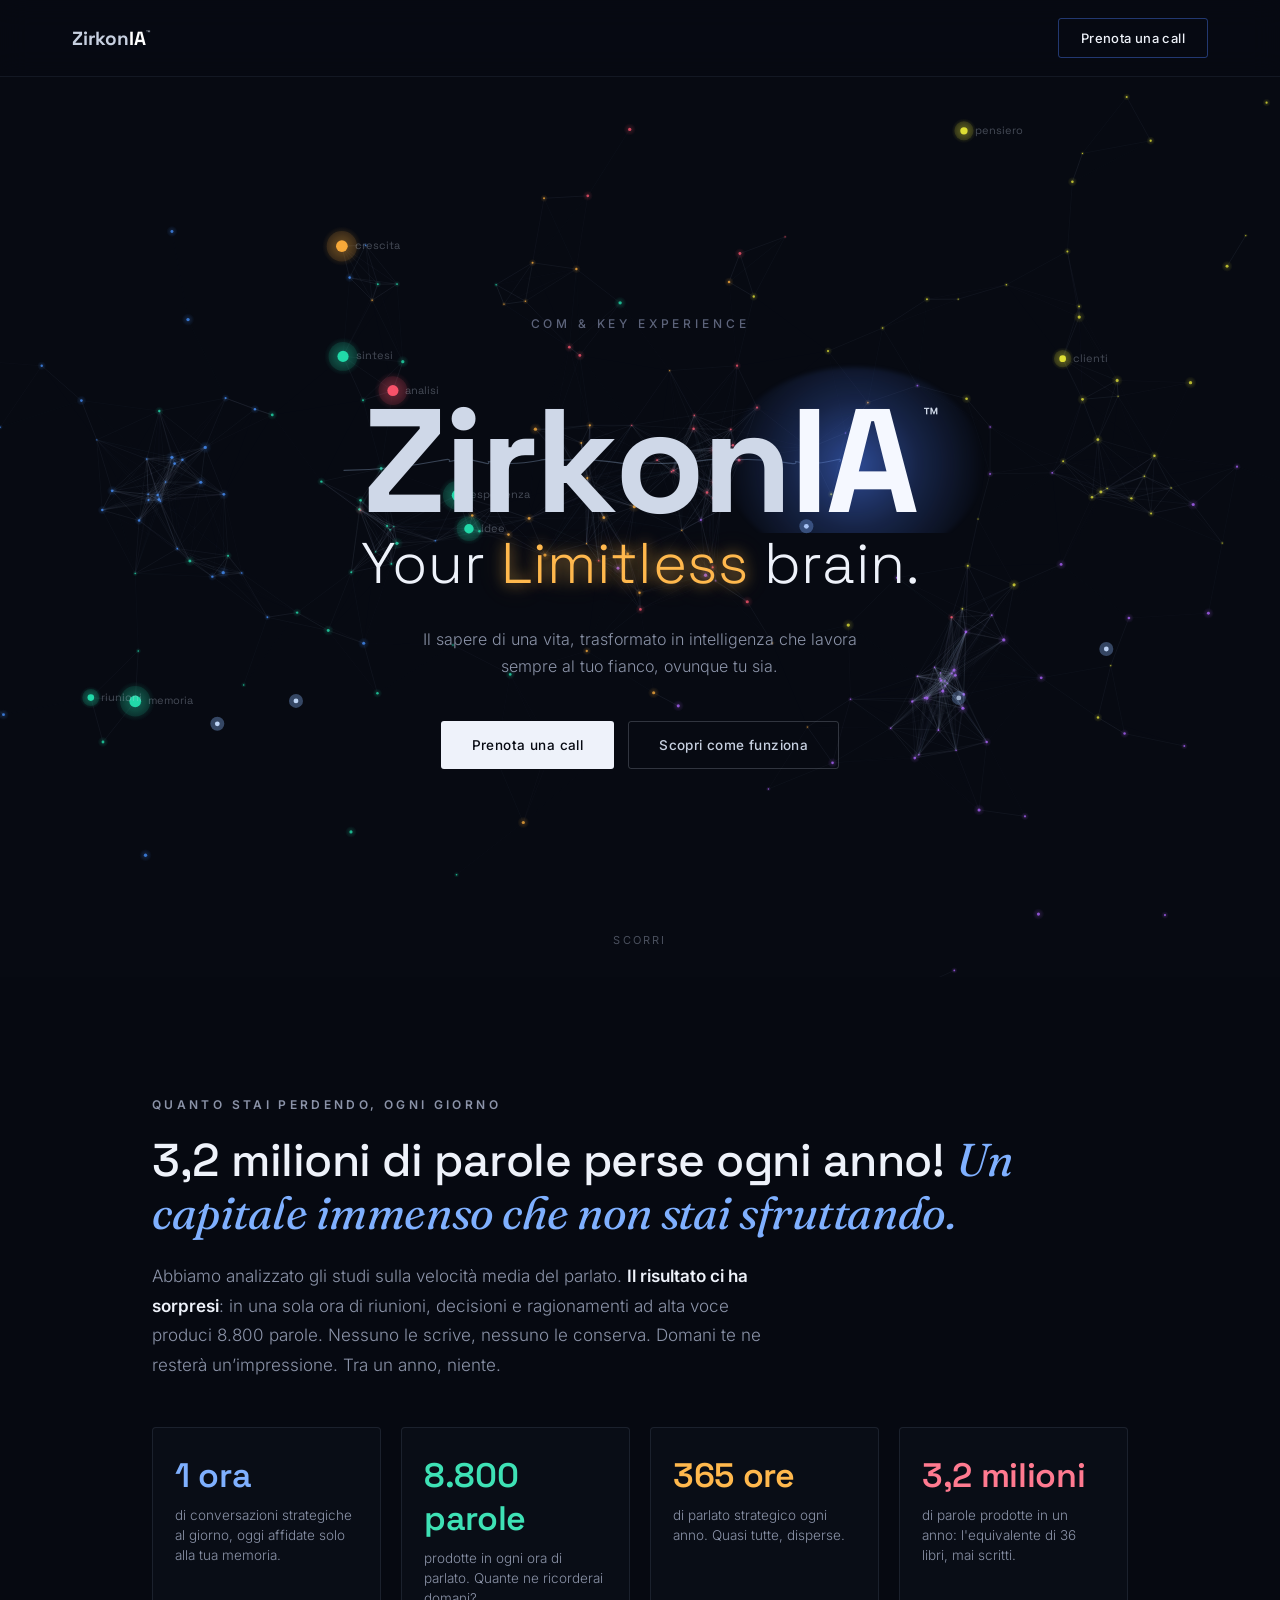
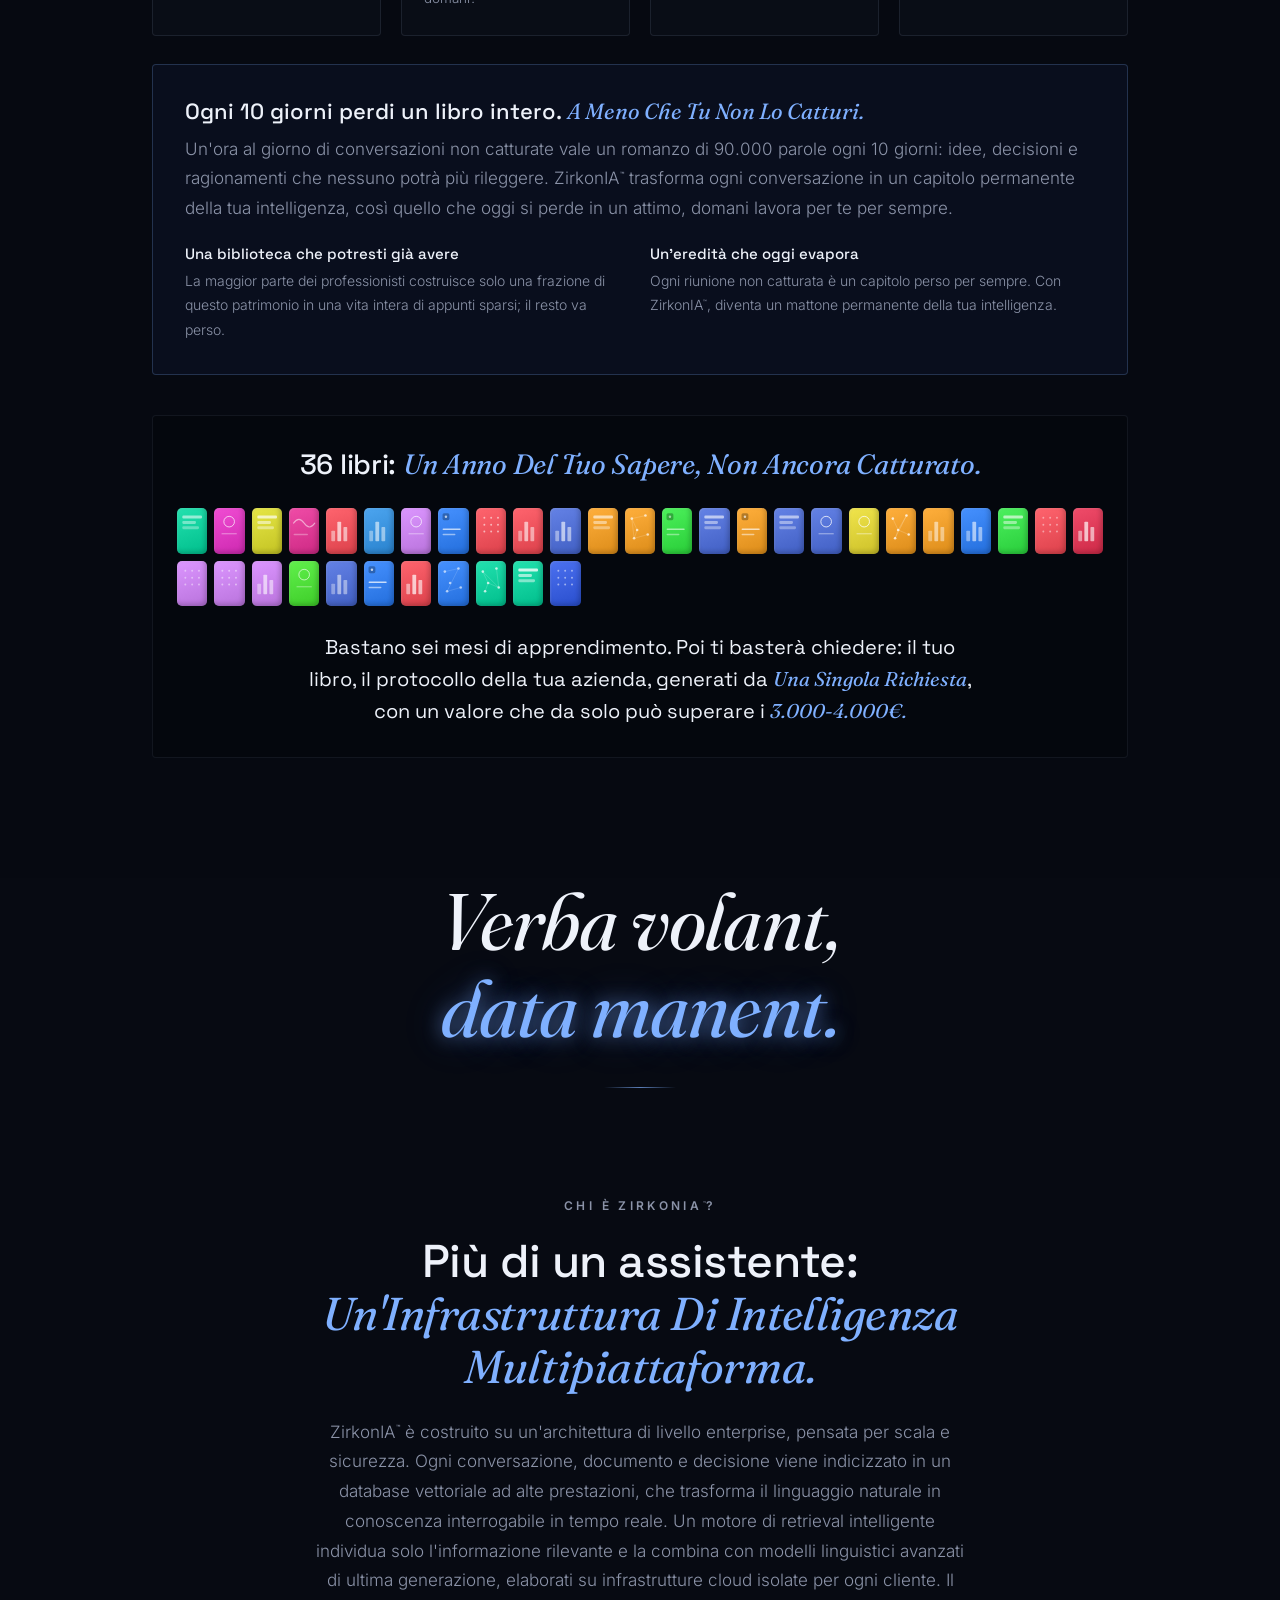
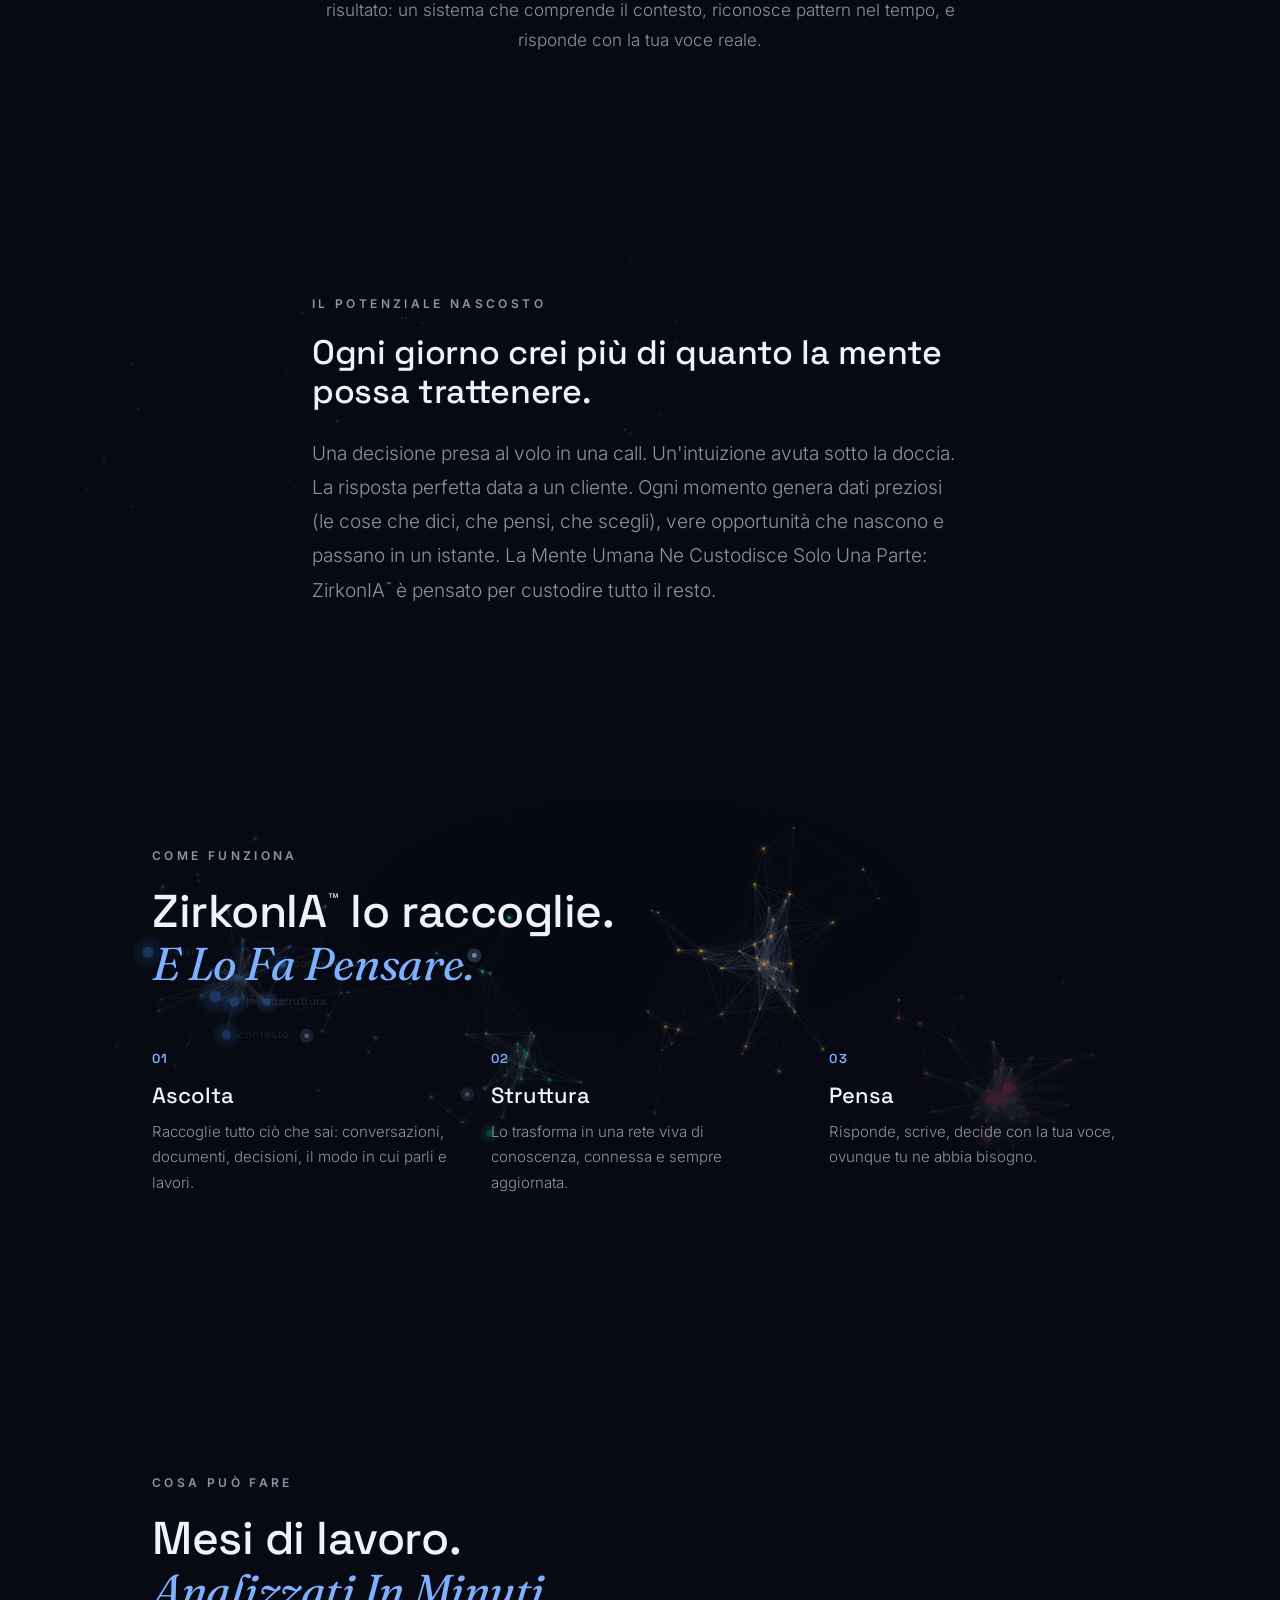
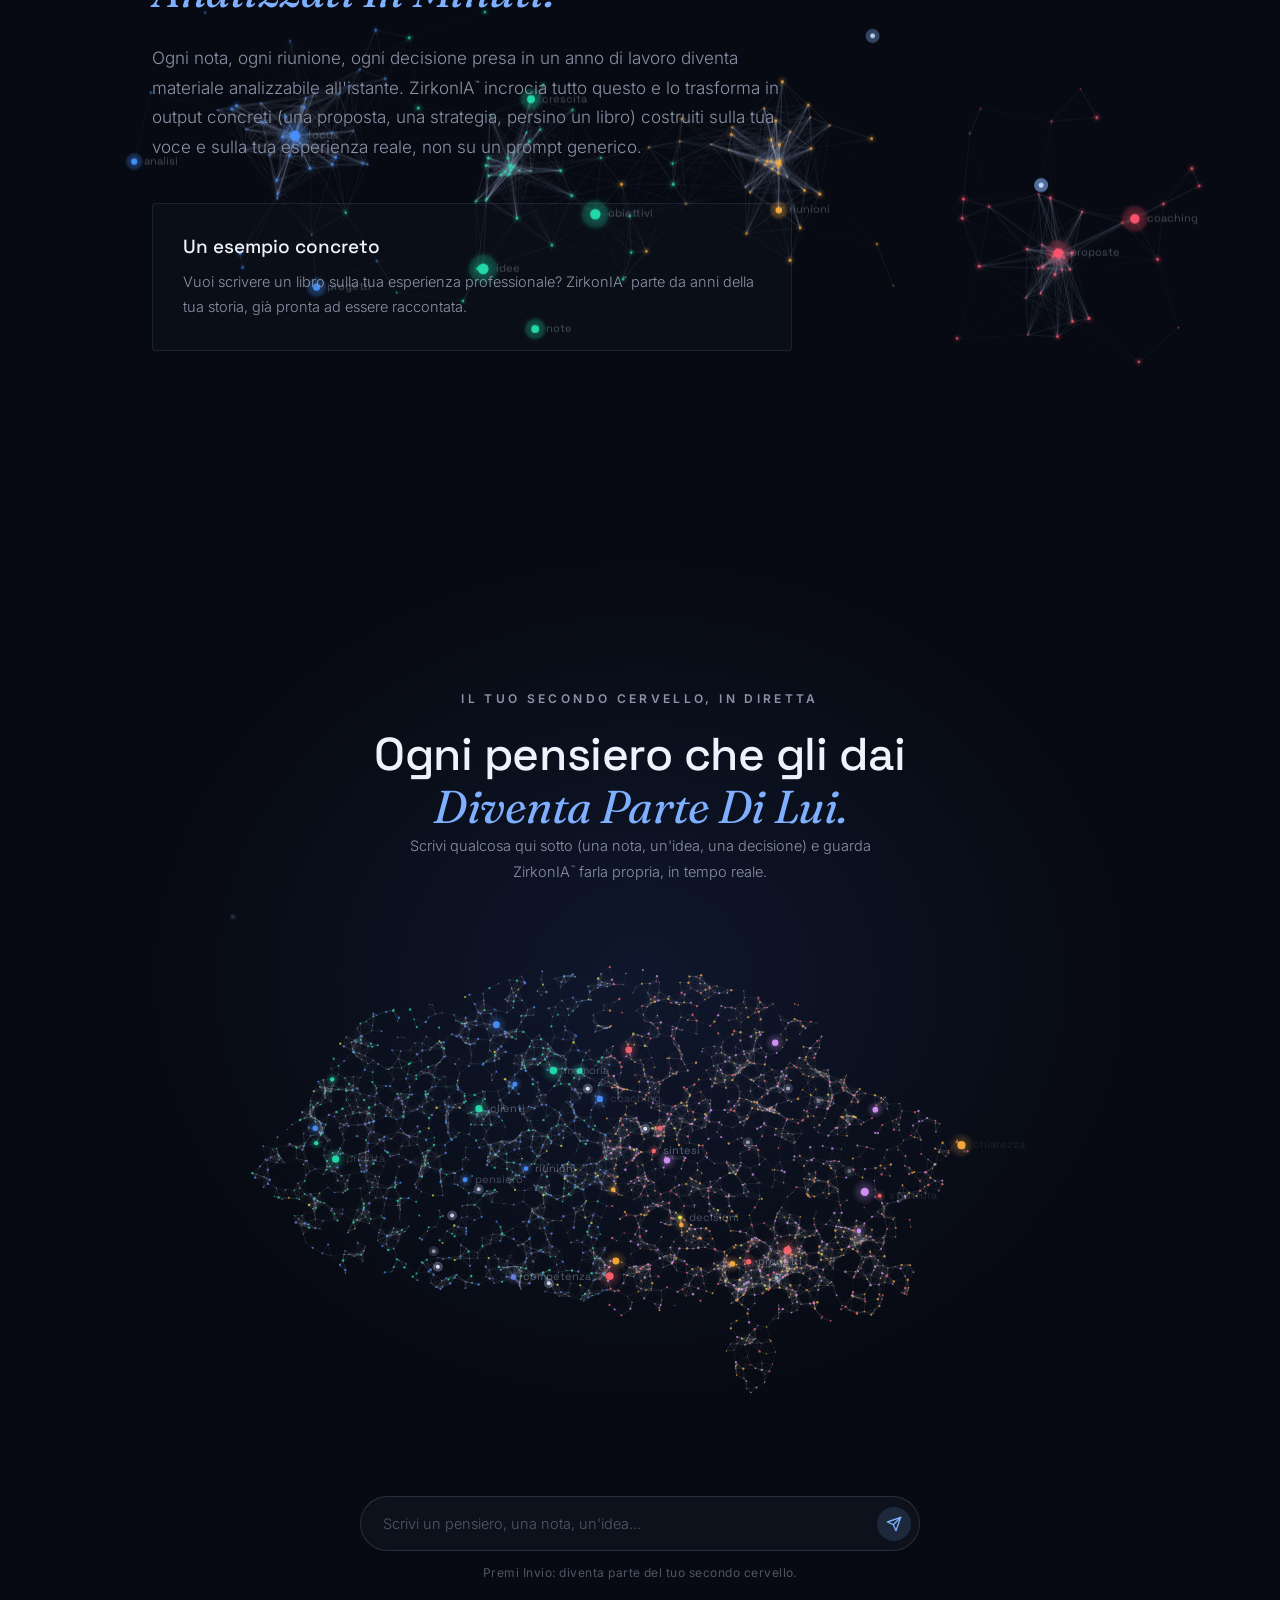
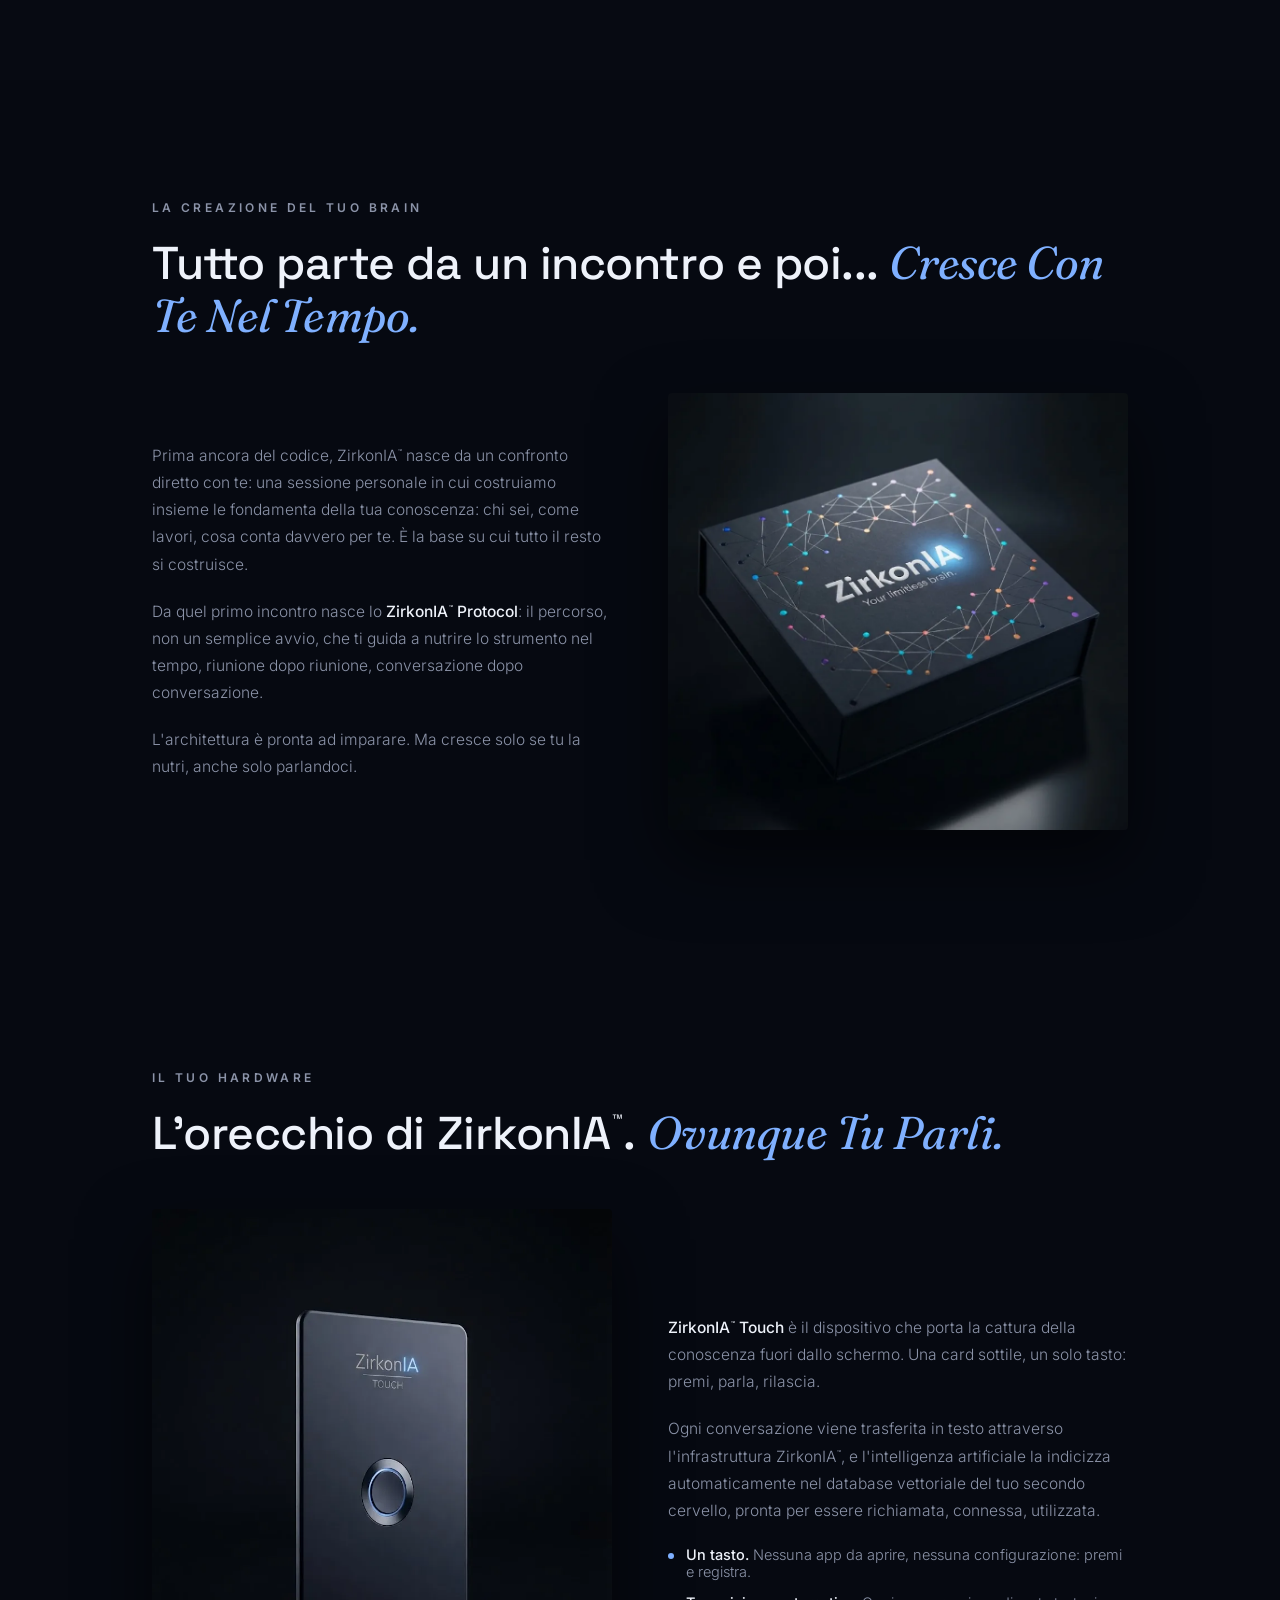
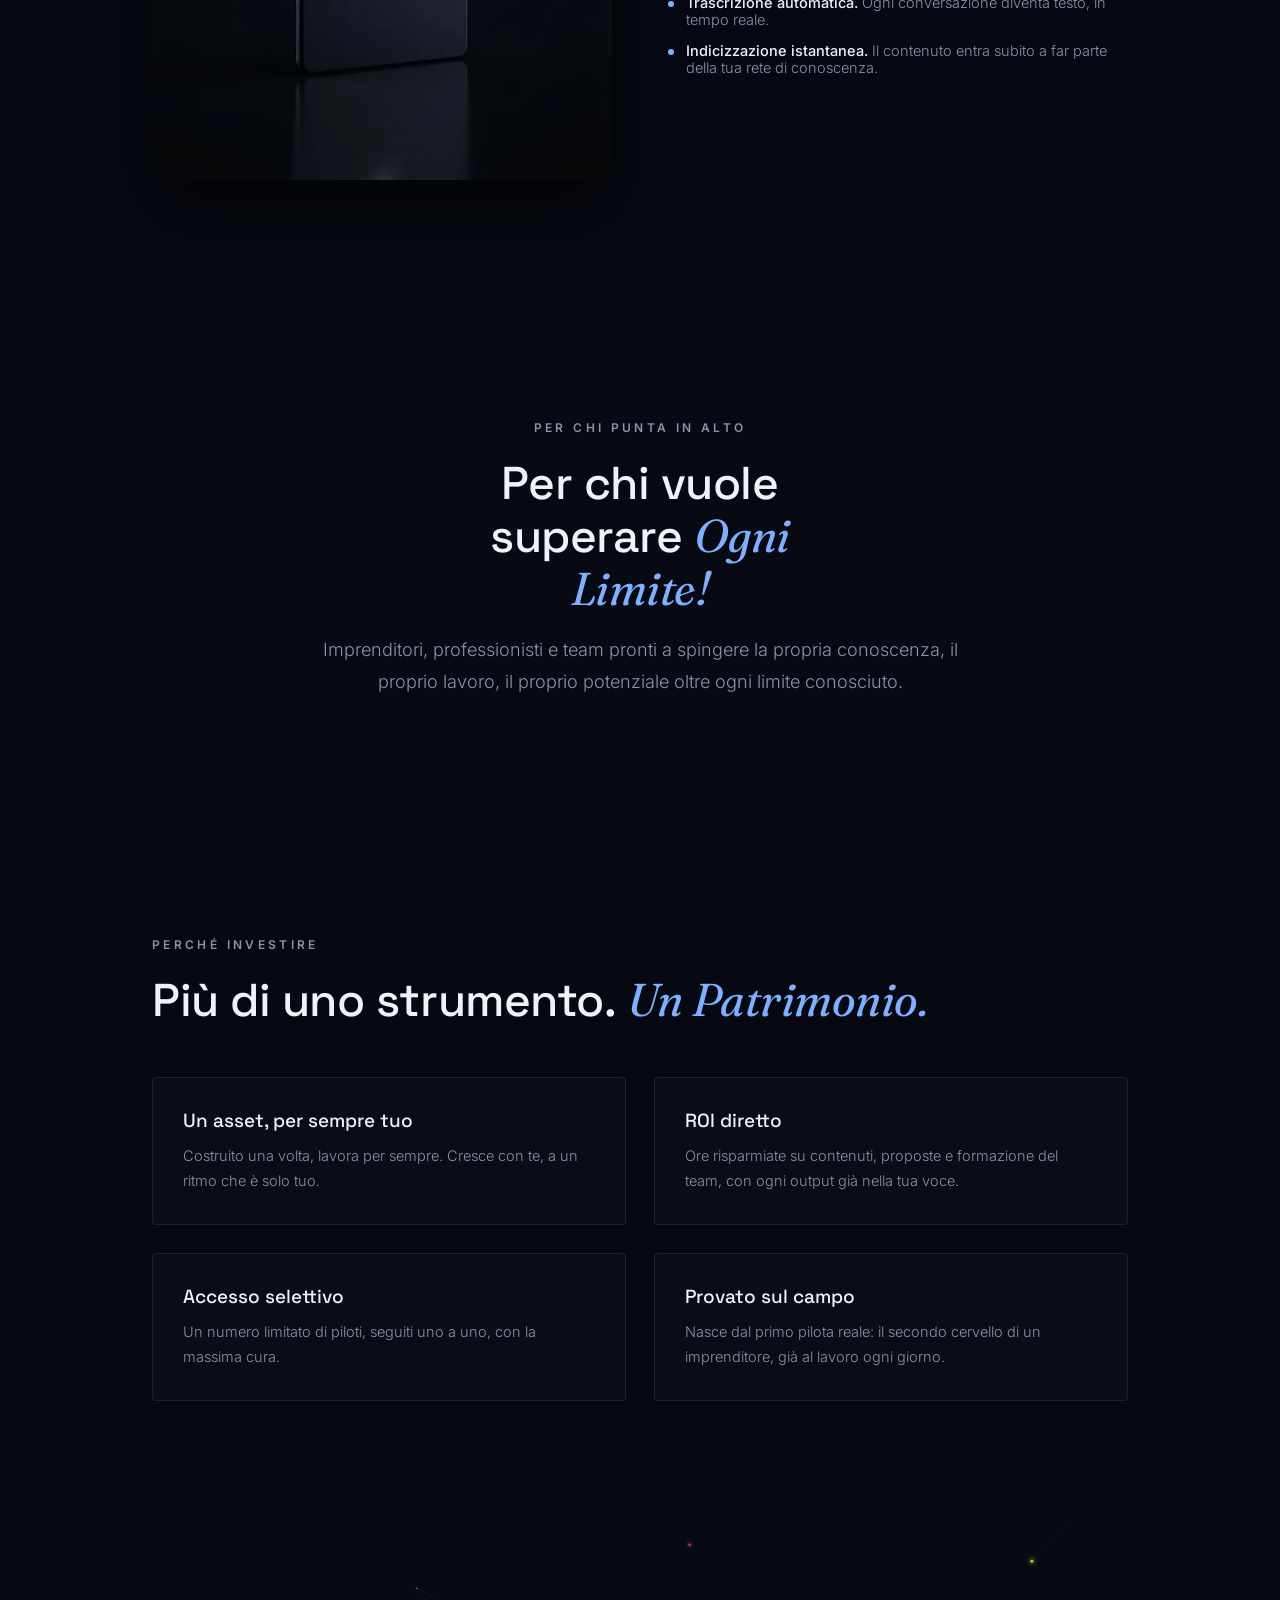
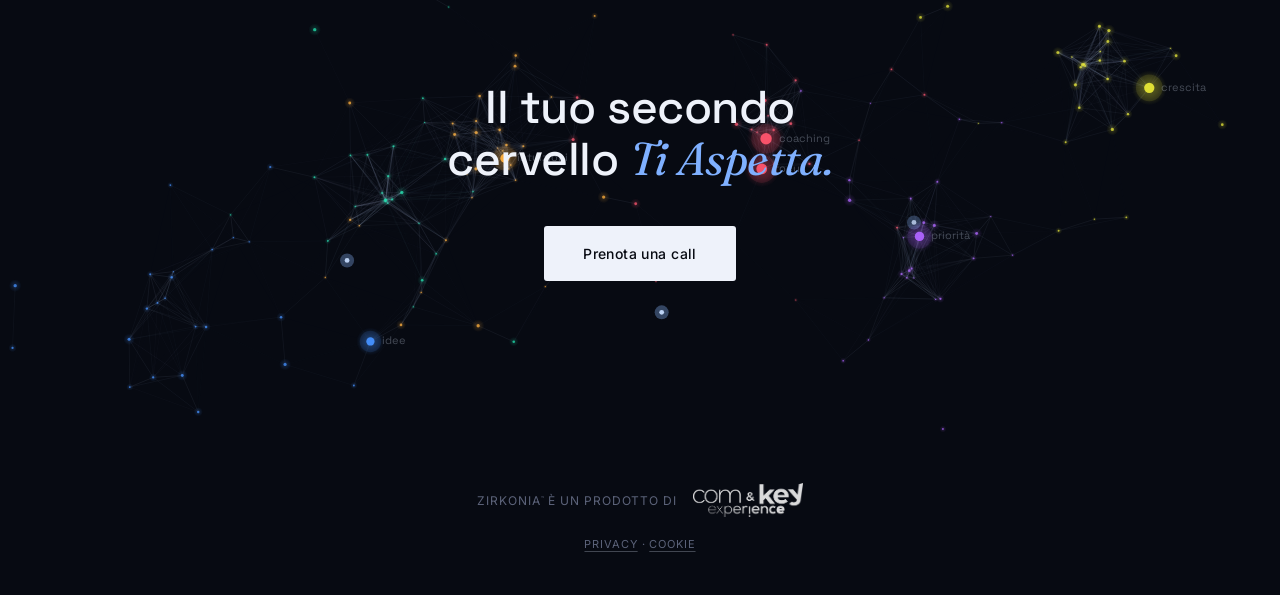
==== commit 71e390d9: "Landing ZirkonIA: paragrafo Quanto stai perdendo ritoccato, frase in grassetto Co-Authored-By: Claud" ====
--- a/index.html
+++ b/index.html
@@ -267,6 +267,7 @@
   /* Slogan in evidenza tra «Quanto stai perdendo» e «Chi è ZirkonIA» */
   .motto{ font-family:'Fraunces', serif; font-style:italic; font-weight:400; font-size:clamp(40px, 6.4vw, 80px); line-height:1.08; letter-spacing:-0.01em; color:var(--ink); text-align:center; max-width:none; margin:0 auto 110px; }
   .motto span, .motto em{ white-space:nowrap; }
+  strong.hl{ color:var(--ink); font-weight:600; }
   .motto em{ font-style:italic; color:var(--glow-2); text-shadow:0 0 18px rgba(127,176,255,.55), 0 0 42px rgba(77,127,255,.32); }
   .motto::after{ content:""; display:block; width:72px; height:1px; margin:36px auto 0; background:linear-gradient(90deg, transparent, rgba(127,176,255,.7), transparent); }
   @media (max-width: 760px){ .motto{ margin-bottom:80px; } .motto::after{ margin-top:26px; } }
@@ -672,7 +673,7 @@
   <div class="section-inner">
     <span class="kicker">Quanto stai perdendo, ogni giorno</span>
     <h2 style="max-width:none;">3,2 milioni di parole perse ogni anno! <em>Un capitale immenso che non stai sfruttando.</em></h2>
-    <p style="margin-top:22px; max-width:640px;">Abbiamo incrociato gli studi sulla velocità media del parlato con la giornata reale di chi guida un’azienda. Il risultato ci ha sorpresi: in una sola ora di riunioni, decisioni e ragionamenti ad alta voce produci 8.800 parole. Nessuno le scrive, nessuno le conserva. Domani te ne resterà un’impressione. Tra un anno, niente.</p>
+    <p style="margin-top:22px; max-width:640px;">Abbiamo analizzato gli studi sulla velocità media del parlato. <strong class="hl">Il risultato ci ha sorpresi</strong>: in una sola ora di riunioni, decisioni e ragionamenti ad alta voce produci 8.800 parole. Nessuno le scrive, nessuno le conserva. Domani te ne resterà un’impressione. Tra un anno, niente.</p>
 
     <div class="stat-grid">
       <div class="stat-card">
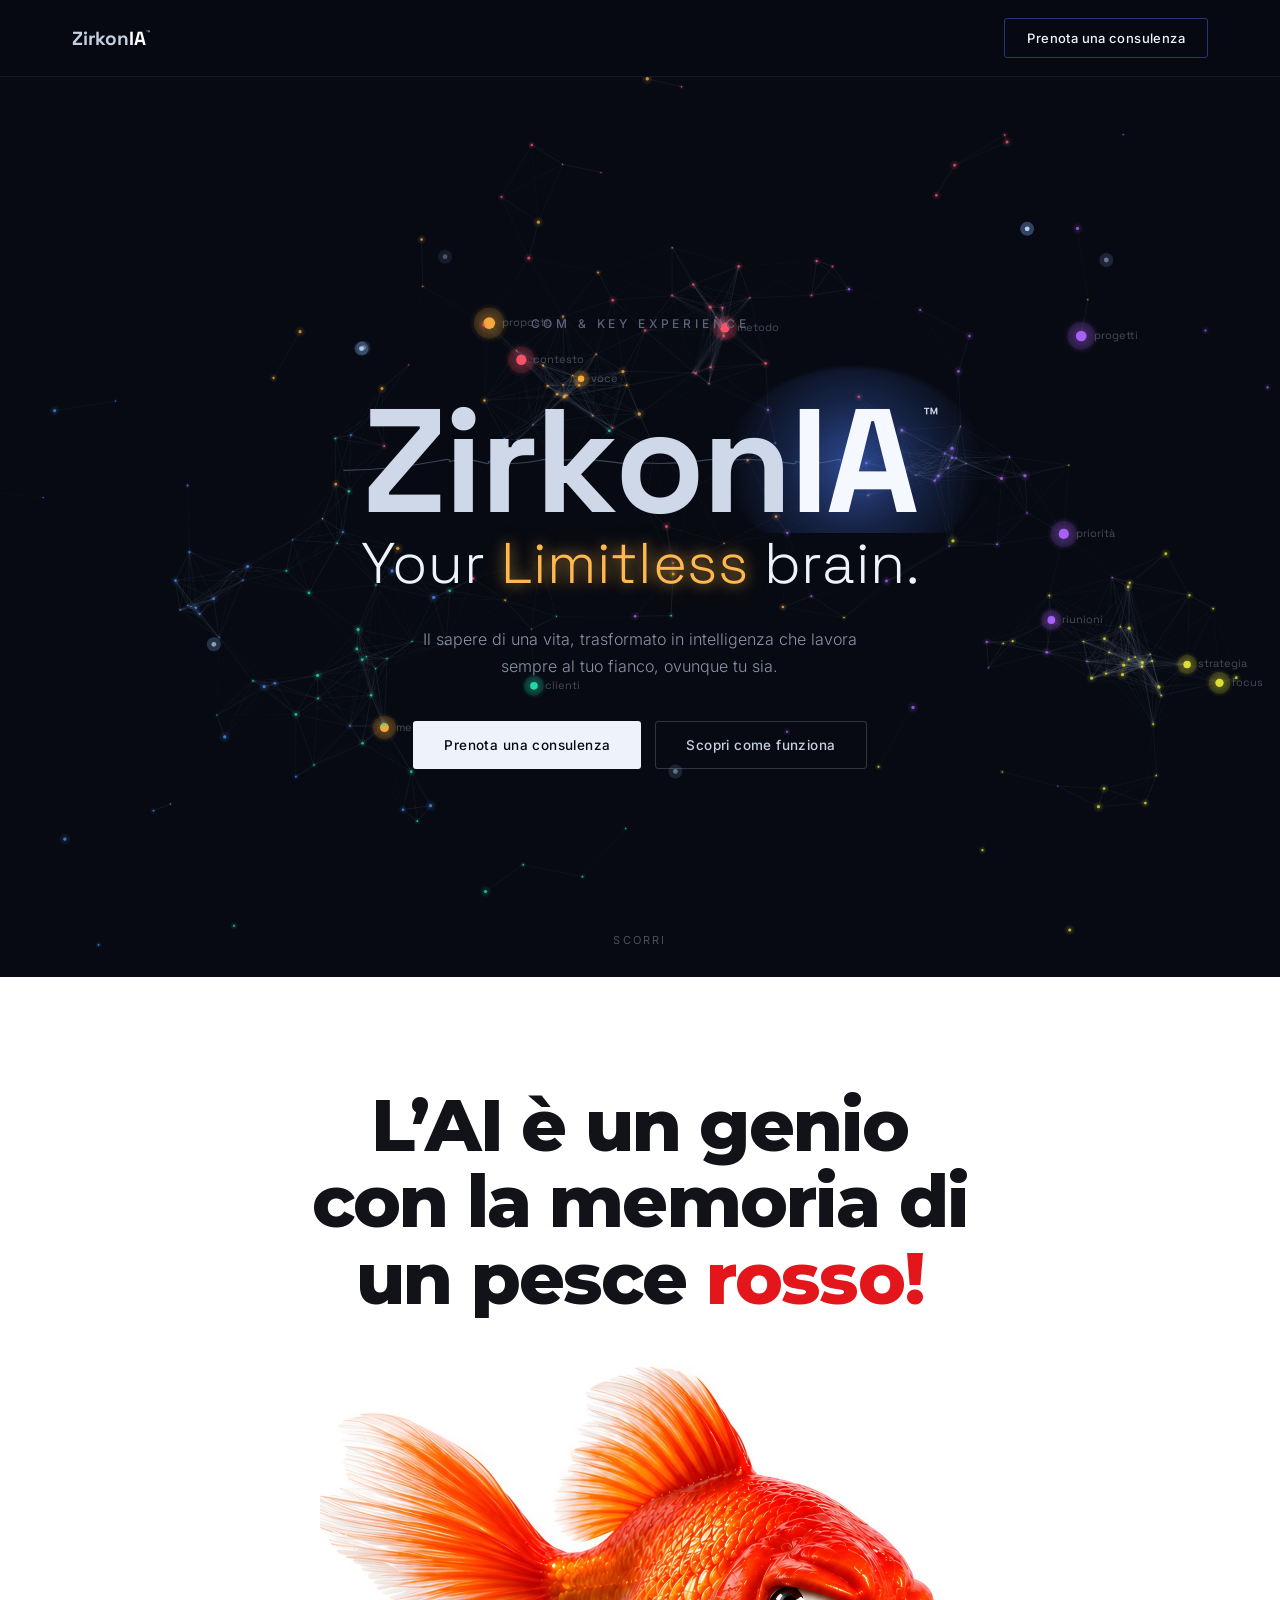
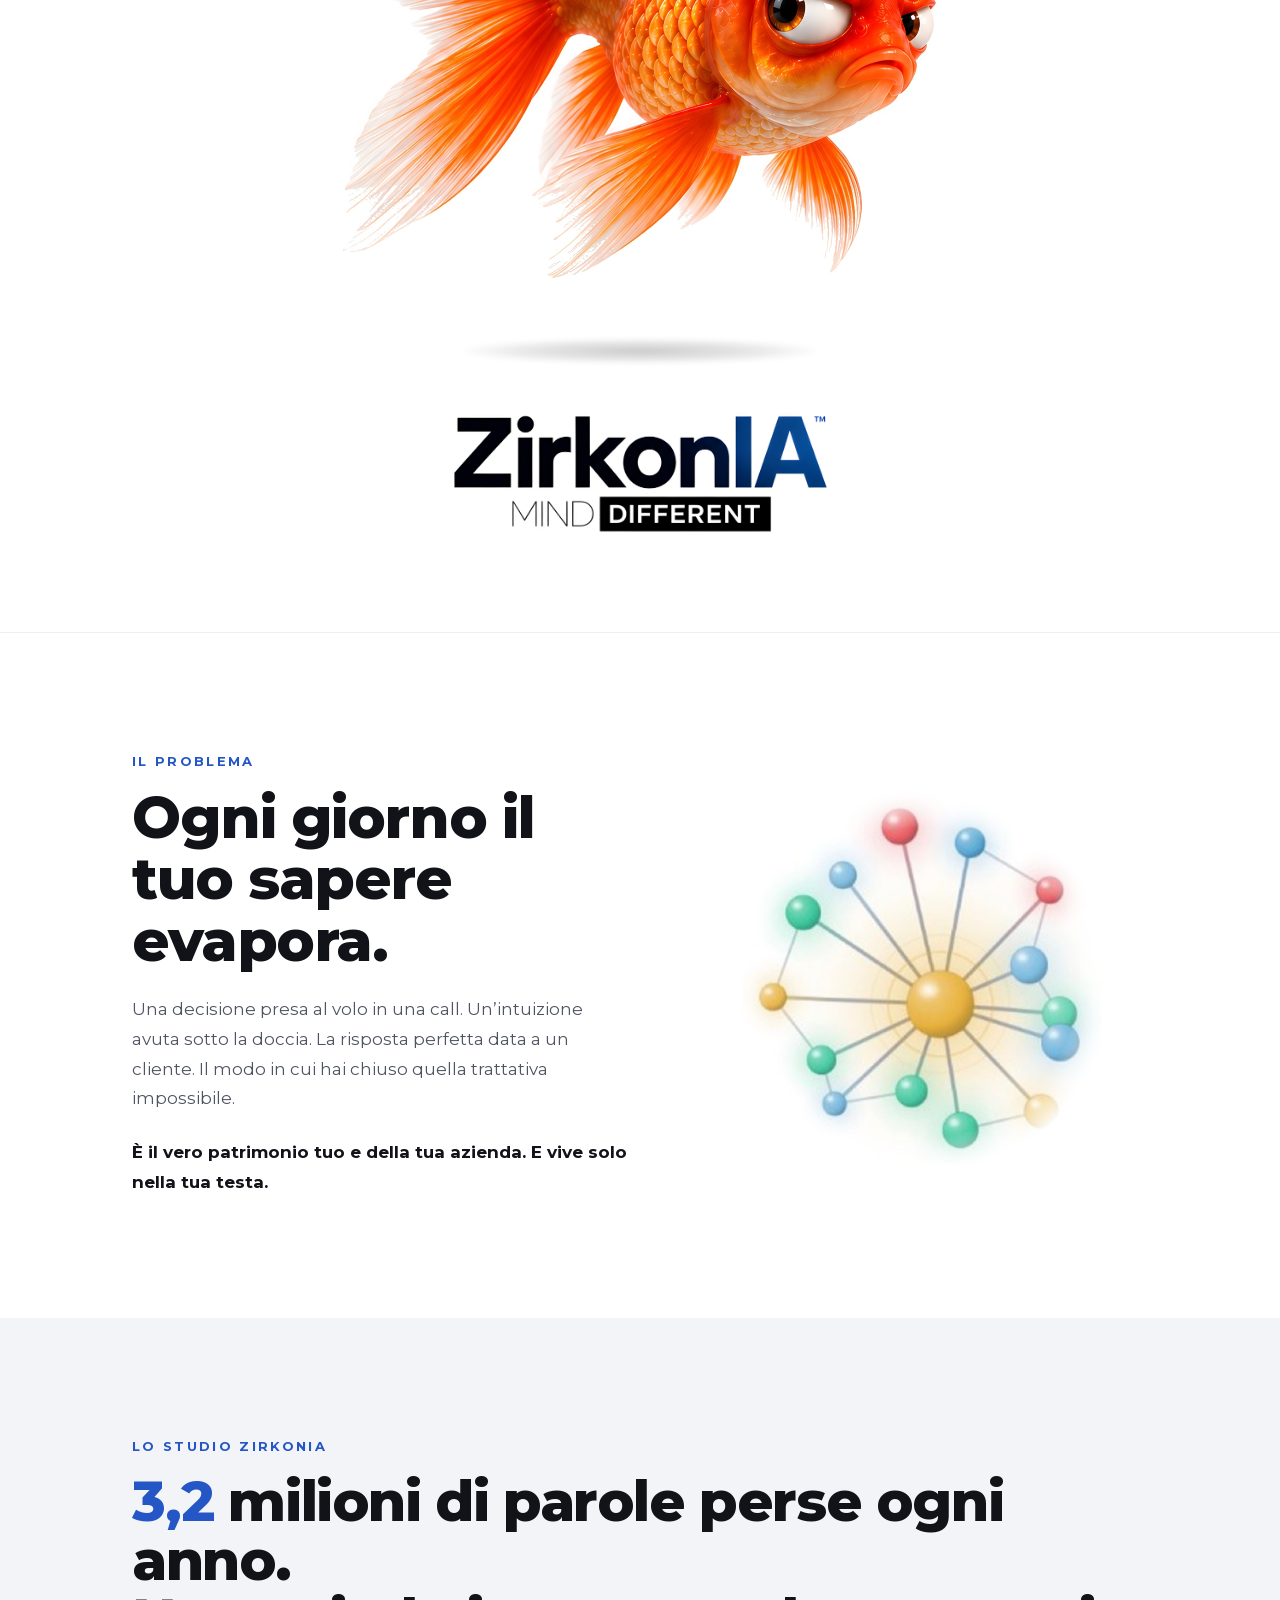
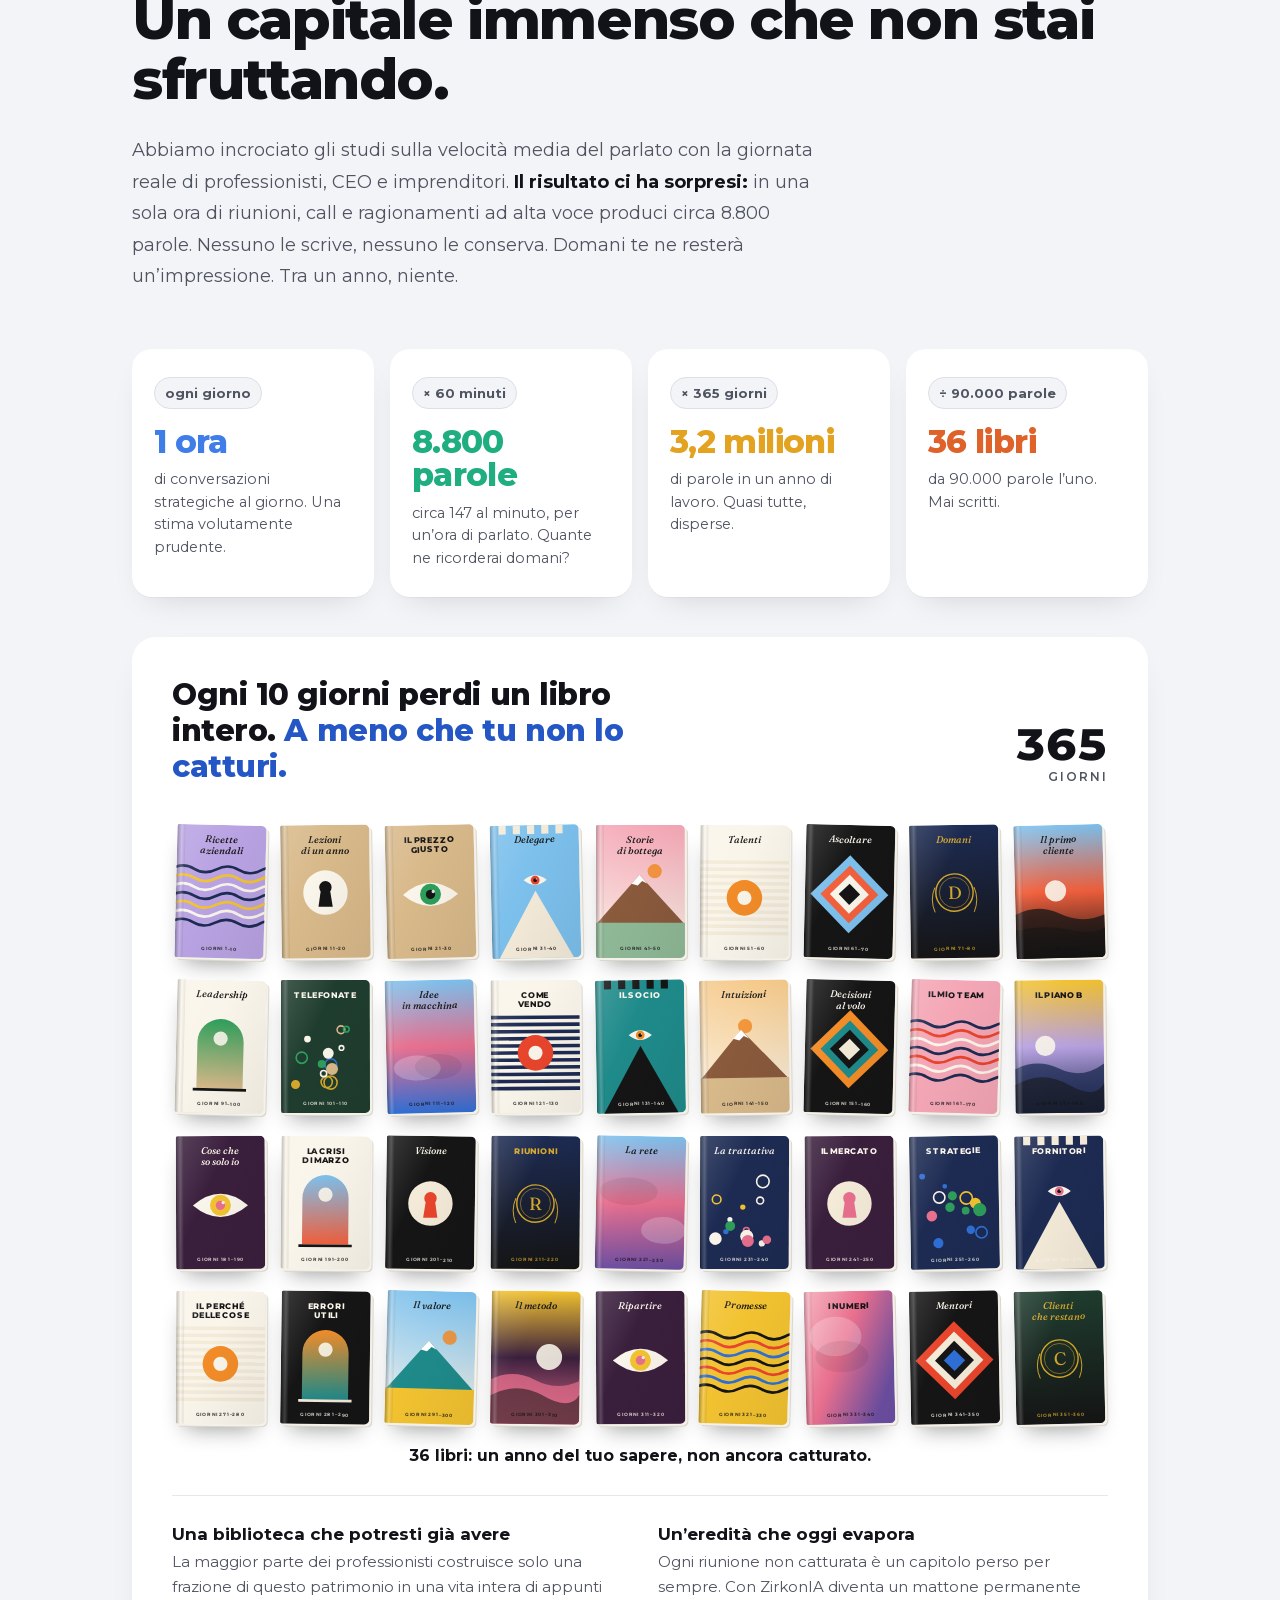
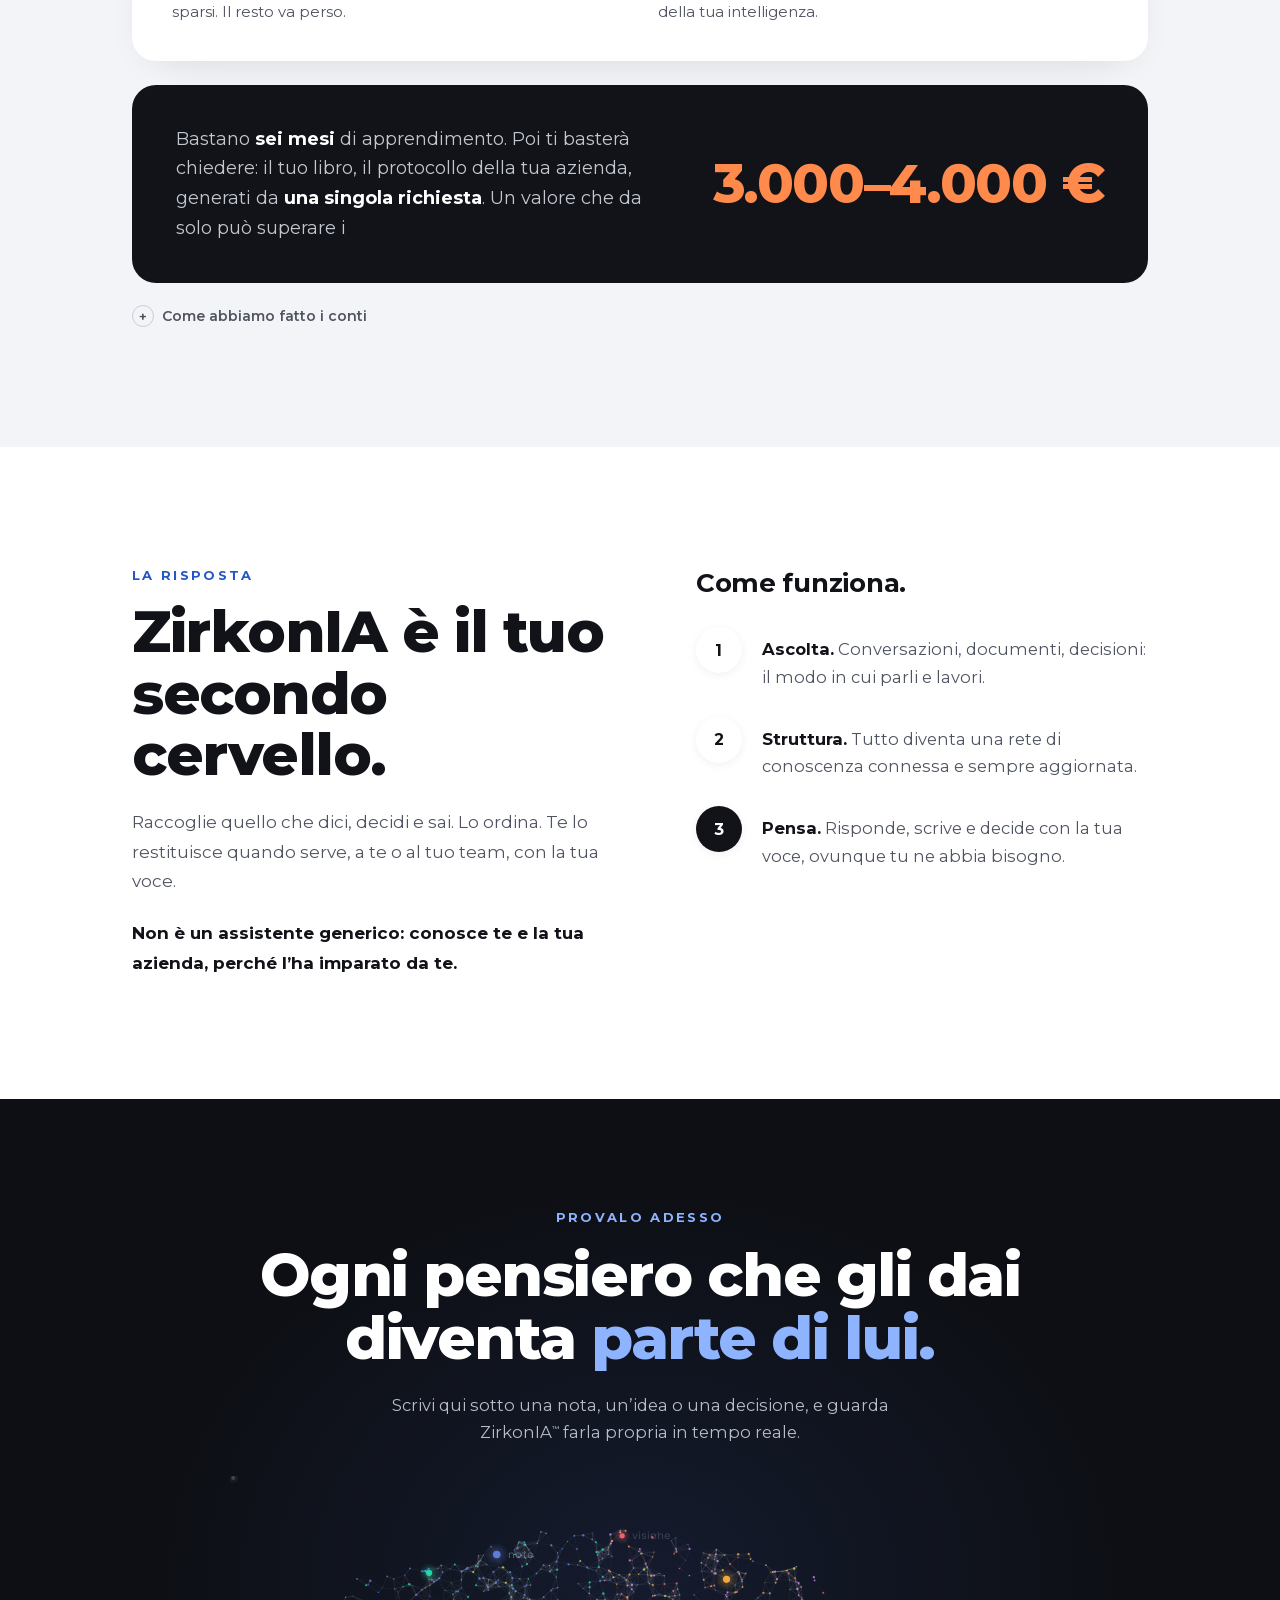
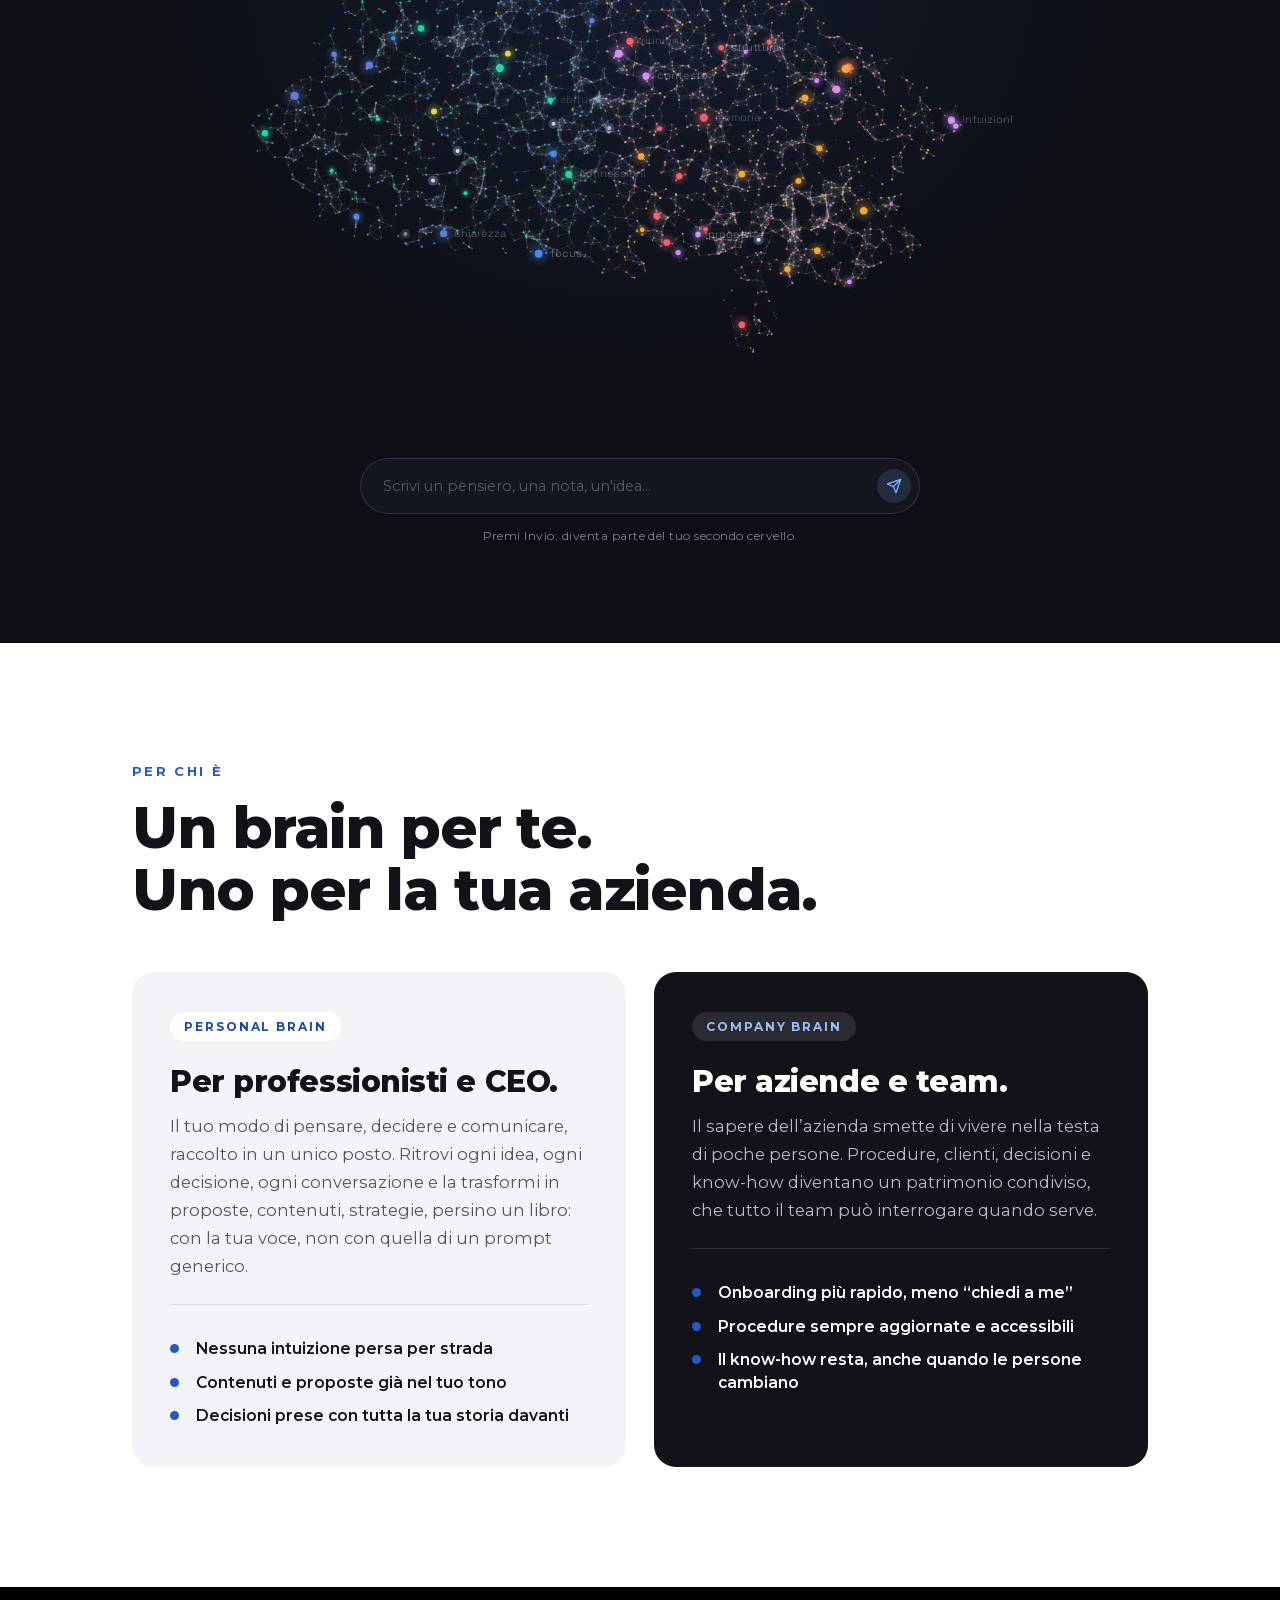
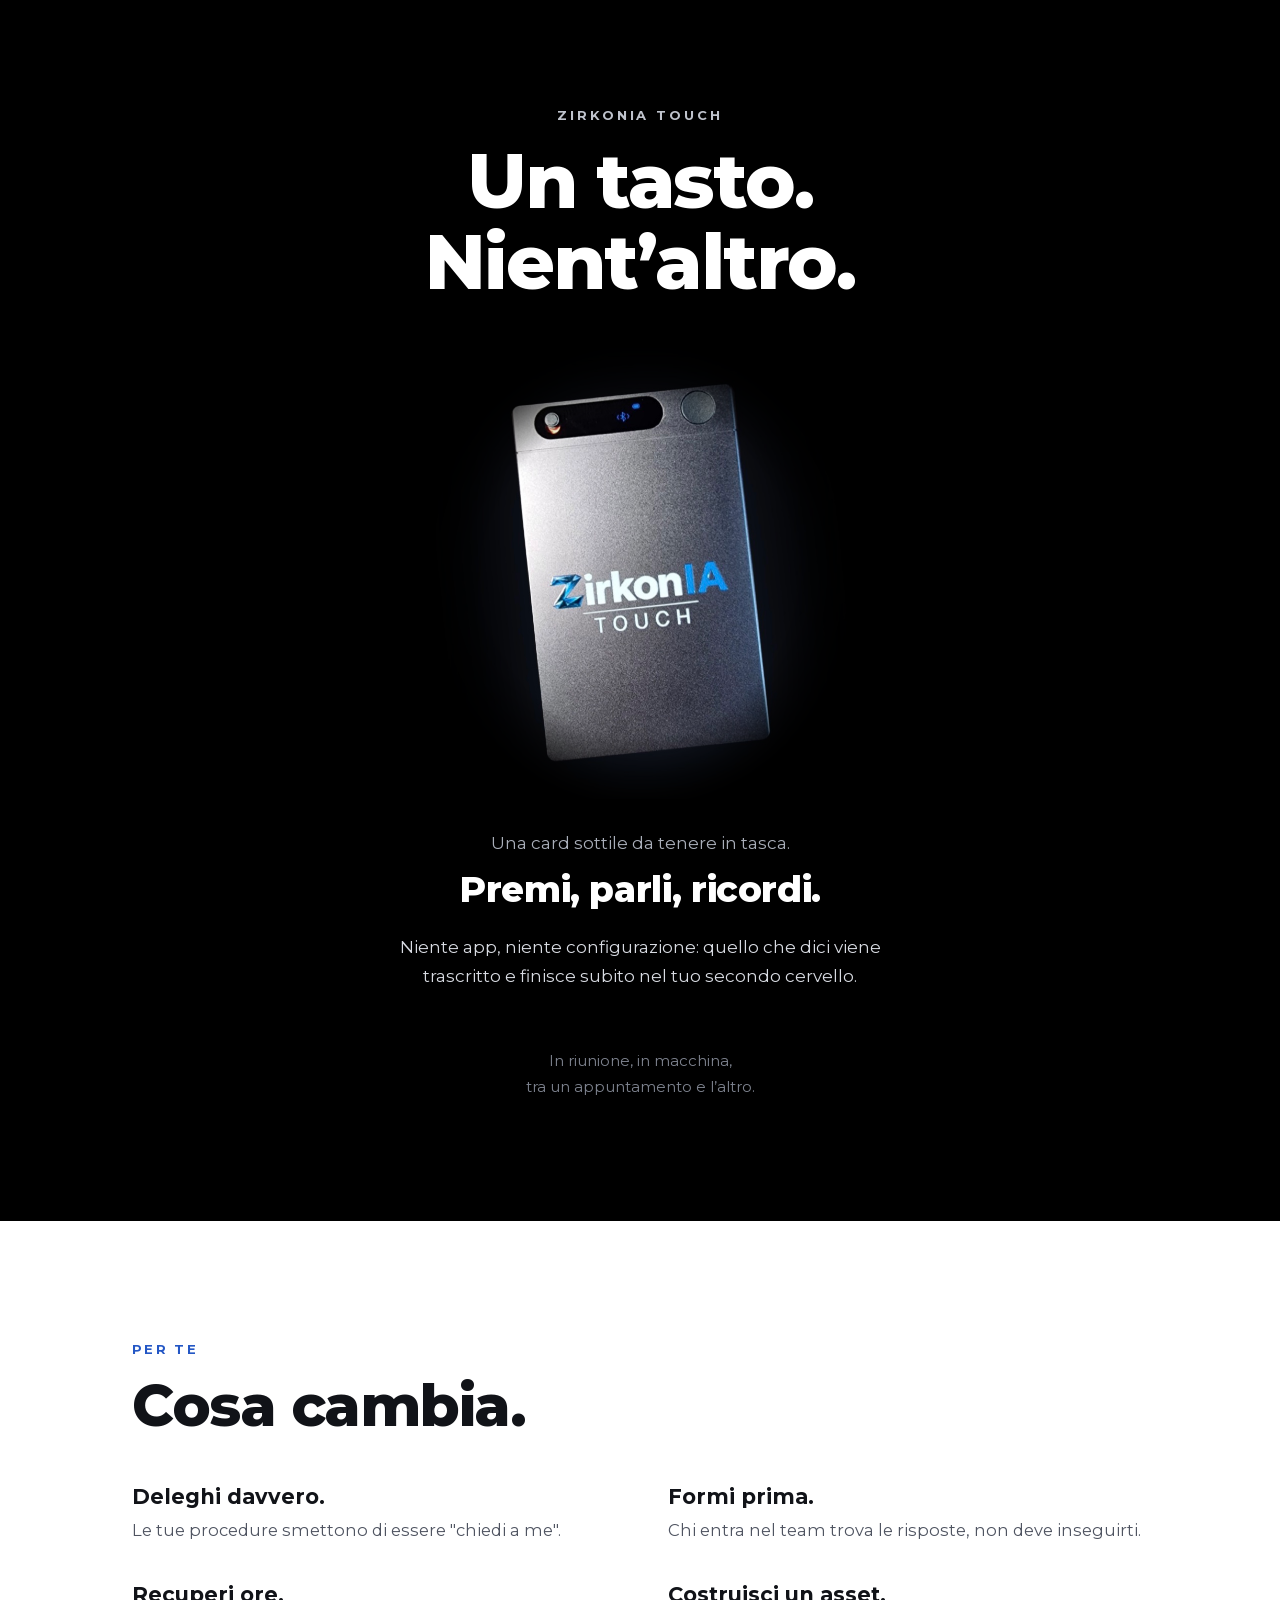
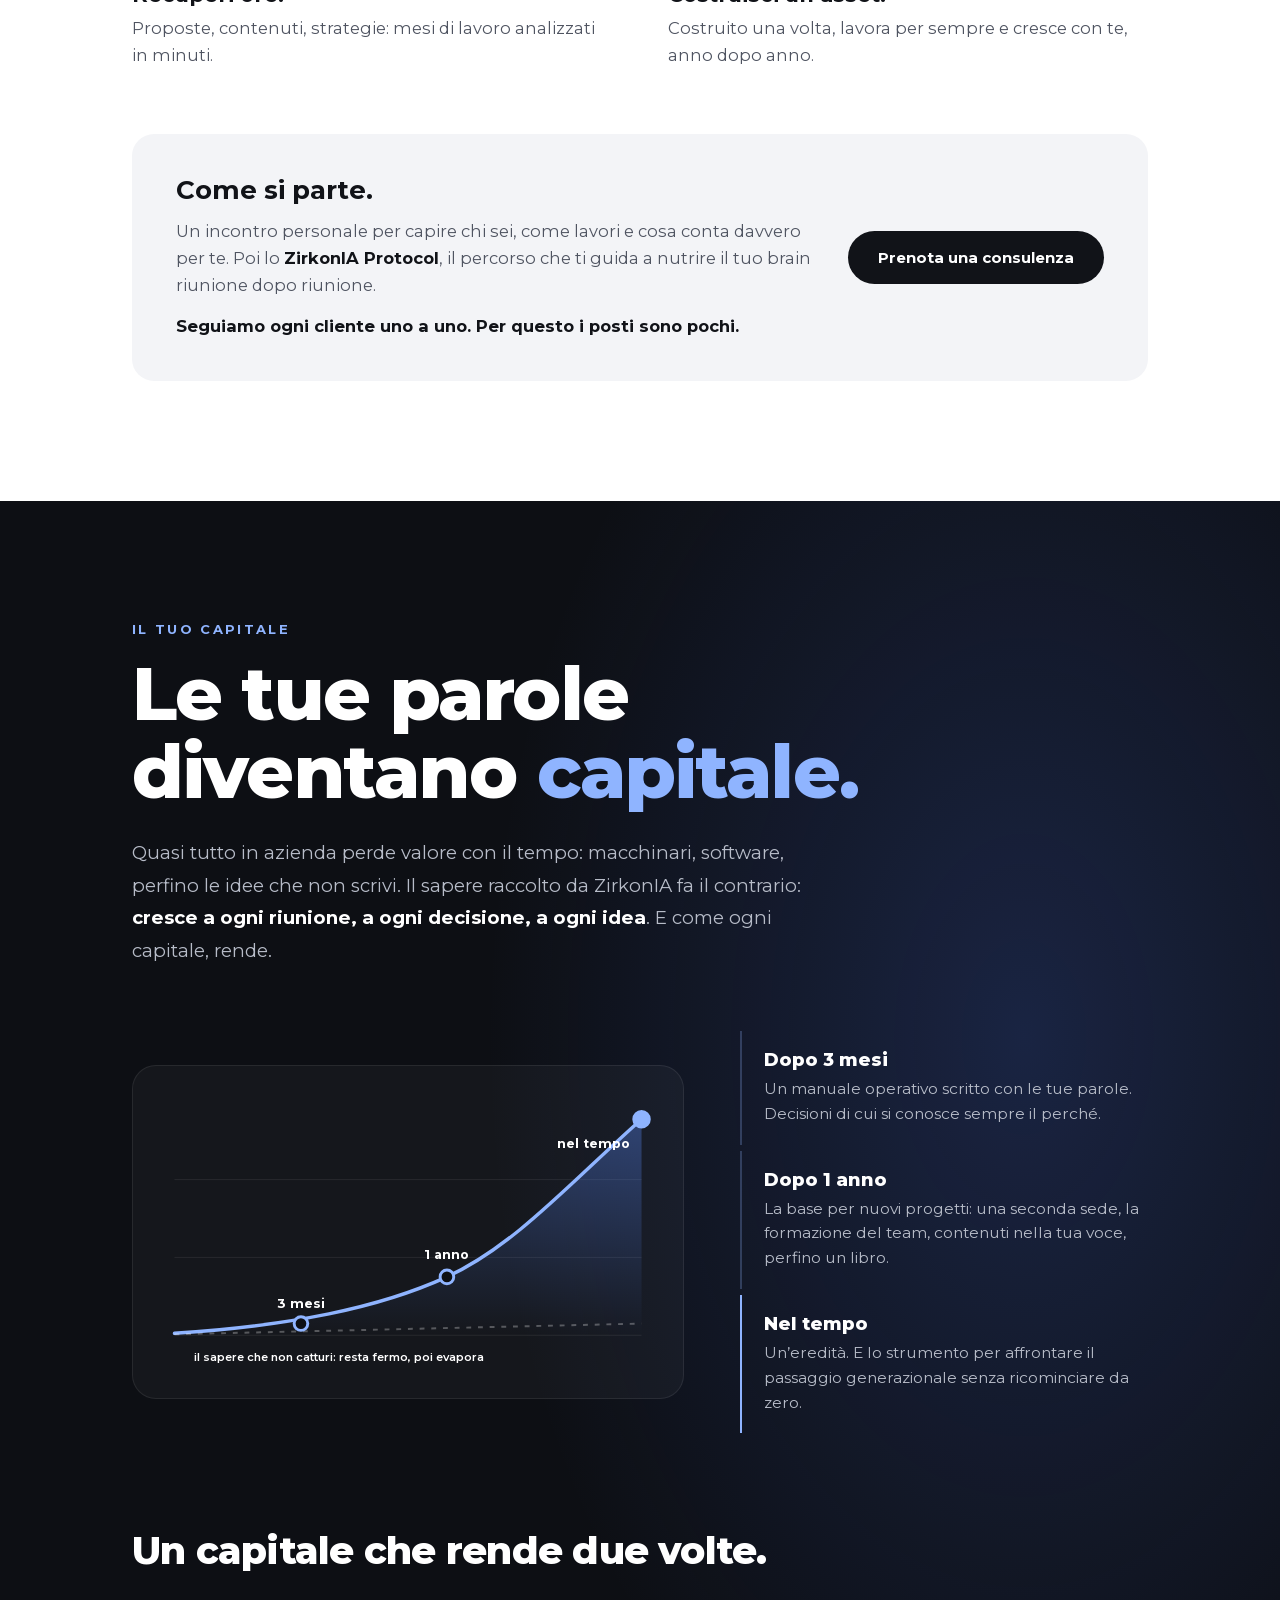
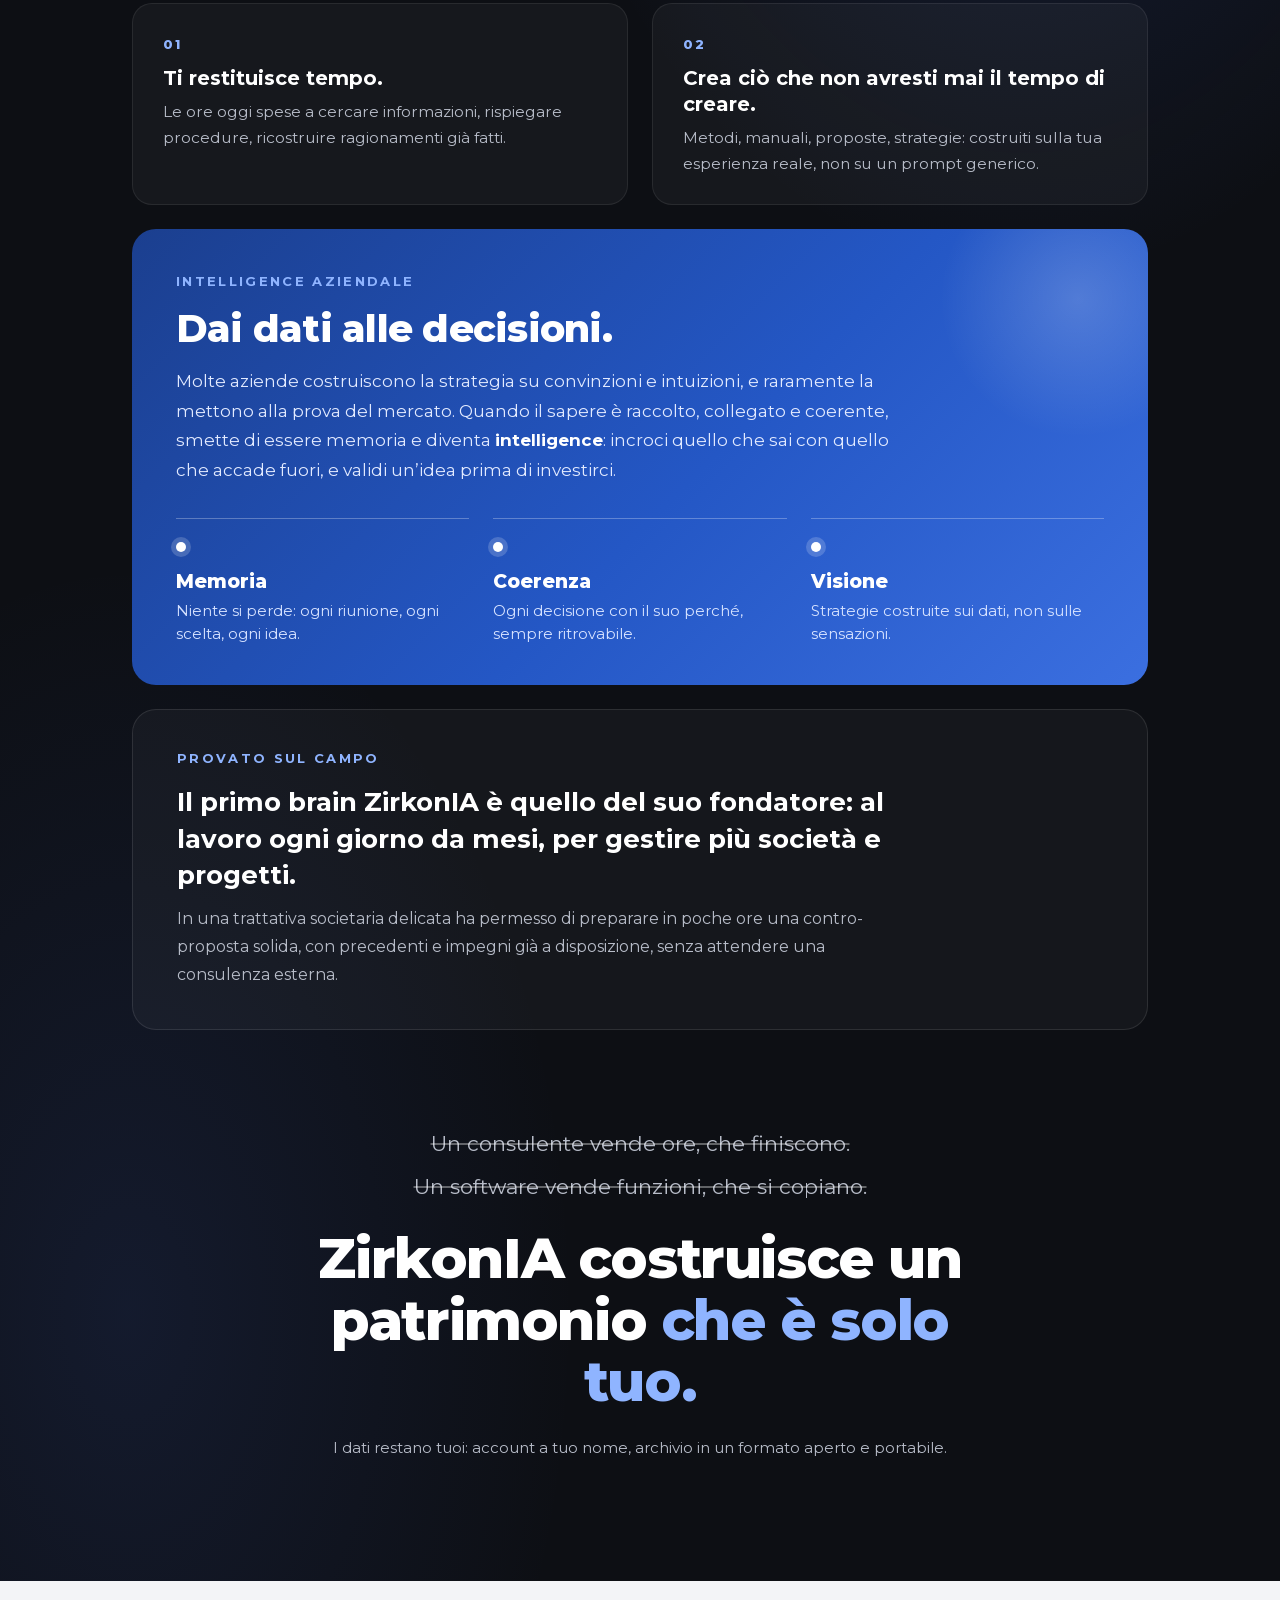
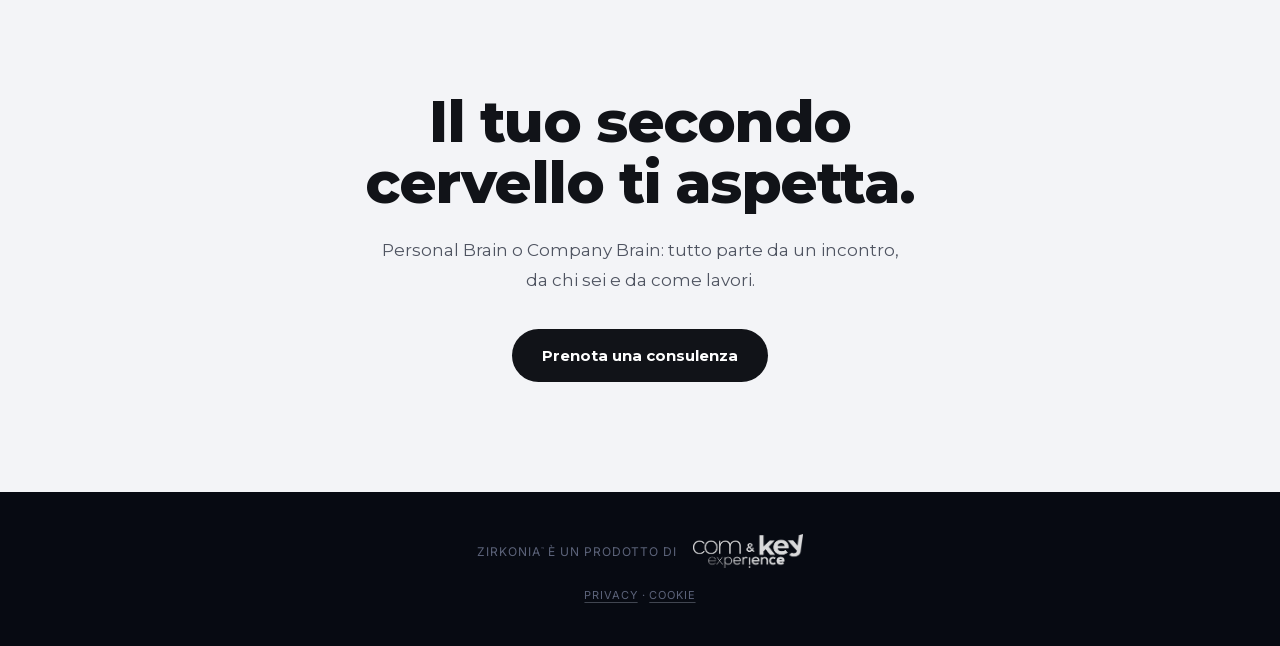
==== commit 3baaa8d2: "Landing ZirkonIA v2: blocco in stile pieghevole e pulizia dei doppioni - Dopo l'hero: pesce rosso an" ====
--- a/index.html
+++ b/index.html
@@ -643,6 +643,498 @@
   @media (prefers-reduced-motion: reduce){
     .eyebrow, .wordmark-wrap, .payoff, .hero-sub, .cta-row{ animation:none; opacity:1; }
   }
+
+  /* =========================================================
+     BLOCCO "PIEGHEVOLE" — stile chiaro ereditato dal pieghevole A4
+     ========================================================= */
+  .pg{
+    --pg-ink:#111318;
+    --pg-text:#4f5461;
+    --pg-soft:#f3f4f7;
+    --pg-orange:#2457c5;
+    --pg-num:#2457c5;
+    --pg-red:#e3161b;
+    --pg-blue:#1d4a9c;
+    background:#fff;
+    color:var(--pg-ink);
+    font-family:'Montserrat', 'Inter', sans-serif;
+  }
+  .pg section{ position:relative; }
+  .pg img{ height:auto; max-width:100%; }
+  .pg #pg-pesce .brandmark, .pg .motto-logo{ mix-blend-mode:multiply; }
+  .pg .pg-inner{
+    position:relative; z-index:2;
+    max-width:1080px; margin:0 auto;
+    padding:120px 32px;
+  }
+  .pg .pg-kicker{
+    display:block;
+    font-size:13px; font-weight:700;
+    letter-spacing:0.18em; text-transform:uppercase;
+    color:var(--pg-orange);
+    margin-bottom:18px;
+  }
+  .pg h2{
+    font-family:'Montserrat', sans-serif;
+    font-weight:800;
+    font-size:clamp(34px, 5vw, 58px);
+    line-height:1.06;
+    letter-spacing:-0.025em;
+    color:var(--pg-ink);
+    max-width:none;
+  }
+  .pg p{
+    font-family:'Montserrat', sans-serif;
+    font-weight:400;
+    font-size:17px; line-height:1.75;
+    color:var(--pg-text);
+  }
+  .pg p strong, .pg p b{ color:var(--pg-ink); font-weight:700; }
+
+  /* reveal on scroll */
+  .pg .rv{ opacity:0; transform:translateY(26px); transition:opacity .9s ease, transform .9s ease; }
+  .pg .rv.in{ opacity:1; transform:none; }
+  .pg .rv.d1{ transition-delay:.12s; } .pg .rv.d2{ transition-delay:.24s; } .pg .rv.d3{ transition-delay:.36s; }
+
+  /* ---------- 1. pesce rosso ---------- */
+  #pg-pesce{ background:#fff; overflow:hidden; }
+  #pg-pesce .pg-inner{ text-align:center; padding-top:110px; padding-bottom:100px; }
+  #pg-pesce h2{ font-size:clamp(36px, 6vw, 72px); max-width:14ch; margin:0 auto; }
+  #pg-pesce h2 .rosso{ color:var(--pg-red); }
+  #pg-pesce .fish-wrap{
+    position:relative;
+    width:min(640px, 88vw);
+    margin:40px auto 0;
+  }
+  #pg-pesce .fish-swim{ animation: pgSwim 6s ease-in-out infinite; transform-origin:60% 50%; }
+  #pg-pesce .fish-swim{ position:relative; }
+  #pg-pesce .fish-static{ display:block; width:100%; height:auto; }
+  #pg-pesce .fish-gl{ position:absolute; inset:0; width:100%; height:100%; display:block; opacity:0; }
+  #pg-pesce .gl-on .fish-gl{ opacity:1; }
+  #pg-pesce .gl-on .fish-static{ visibility:hidden; }
+  /* ombra a terra: ferma, si stringe e schiarisce quando il pesce sale */
+  #pg-pesce .fish-shadow{
+    width:56%; height:26px; margin:46px auto 0;
+    border-radius:50%;
+    background:radial-gradient(ellipse at center, rgba(17,19,24,0.22) 0%, rgba(17,19,24,0.10) 45%, transparent 72%);
+    filter:blur(2px);
+    animation: pgShadow 6s ease-in-out infinite;
+  }
+  @keyframes pgSwim{
+    0%,100%{ transform:translate(0,0) rotate(0deg); }
+    50%{ transform:translate(-10px,-22px) rotate(-1.5deg); }
+  }
+  @keyframes pgShadow{
+    0%,100%{ transform:translateX(0) scaleX(1); opacity:1; }
+    50%{ transform:translateX(-10px) scaleX(0.82); opacity:.55; }
+  }
+  #pg-pesce .brandmark{ width:min(380px, 74vw); margin:48px auto 0; display:block; }
+  #pg-pesce .claim{
+    margin-top:30px;
+    font-weight:700; font-size:clamp(22px, 2.6vw, 30px);
+    letter-spacing:-0.01em; color:var(--pg-ink);
+  }
+  #pg-pesce .claim-sub{ margin-top:8px; font-size:18px; line-height:1.6; }
+
+  /* ---------- 2. problema ---------- */
+  #pg-problema{ background:#fff; border-top:1px solid #eceef2; }
+  .pg .two-col{
+    display:grid; grid-template-columns: 1.05fr 0.95fr; gap:64px; align-items:center;
+  }
+  #pg-problema .molecule{
+    display:block; width:min(360px, 70vw); margin:0 auto;
+    -webkit-mask-image: radial-gradient(circle at 50% 52%, #000 58%, transparent 72%);
+            mask-image: radial-gradient(circle at 50% 52%, #000 58%, transparent 72%);
+    animation: pgBob 8s ease-in-out infinite;
+  }
+  @keyframes pgBob{
+    0%,100%{ transform:translateY(0) scale(1); }
+    50%{ transform:translateY(-10px) scale(1.03); }
+  }
+  #pg-problema p{ margin-top:24px; }
+  #pg-problema .stat{
+    margin-top:72px; padding-top:48px;
+    border-top:1px solid #dfe2e8;
+    text-align:center;
+  }
+  #pg-problema .stat .big{
+    font-weight:800; letter-spacing:-0.03em;
+    font-size:clamp(56px, 9vw, 110px); line-height:1;
+    color:var(--pg-num);
+  }
+  #pg-problema .stat .what{
+    margin-top:10px; font-weight:600; font-size:clamp(19px, 2.2vw, 26px); color:var(--pg-ink);
+  }
+  #pg-problema .stat .note{ margin-top:6px; font-size:16px; }
+
+  /* ---------- 3. risposta + come funziona ---------- */
+  #pg-risposta{ background:#fff; }
+  #pg-risposta .lead p{ margin-top:22px; }
+  #pg-risposta .how h3{
+    font-weight:700; font-size:26px; letter-spacing:-0.01em; margin-bottom:28px; color:var(--pg-ink);
+  }
+  .pg .how-step{ display:flex; gap:20px; align-items:flex-start; margin-bottom:26px; }
+  .pg .how-step:last-child{ margin-bottom:0; }
+  .pg .how-step .n{
+    flex-shrink:0; width:46px; height:46px; border-radius:50%;
+    display:flex; align-items:center; justify-content:center;
+    font-weight:700; font-size:16px;
+    background:#fff; color:var(--pg-ink);
+    box-shadow:0 2px 10px rgba(17,19,24,0.06);
+  }
+  .pg .how-step:last-child .n{ background:var(--pg-ink); color:#fff; }
+  .pg .how-step p{ font-size:16.5px; line-height:1.65; margin:0; padding-top:9px; }
+
+  /* ---------- 4. touch (nero) ---------- */
+  #pg-touch{ background:#000; color:#fff; text-align:center; overflow:hidden; }
+  #pg-touch .pg-kicker{ color:#bfc3cc; letter-spacing:0.22em; }
+  #pg-touch h2{ color:#fff; font-size:clamp(40px, 6.4vw, 76px); }
+  #pg-touch .card{
+    display:block; width:min(440px, 78vw); margin:46px auto 30px;
+    -webkit-mask-image: radial-gradient(ellipse 50% 52% at 50% 50%, #000 70%, transparent 100%);
+            mask-image: radial-gradient(ellipse 50% 52% at 50% 50%, #000 70%, transparent 100%);
+    animation: pgFloat 7s ease-in-out infinite;
+  }
+  @keyframes pgFloat{
+    0%,100%{ transform:translateY(0) rotate(0deg); }
+    50%{ transform:translateY(-12px) rotate(1.2deg); }
+  }
+  #pg-touch .t-sub{ color:#a9aeb9; font-size:17px; }
+  #pg-touch .t-claim{ margin-top:8px; font-weight:800; font-size:clamp(26px, 3.2vw, 36px); letter-spacing:-0.01em; color:#fff; }
+  #pg-touch .t-body{ color:#d8dbe2; max-width:560px; margin:22px auto 0; }
+  #pg-touch .t-foot{ color:#7d828e; font-size:15px; margin-top:56px; }
+
+  /* ---------- 5. per te ---------- */
+  #pg-perte{ background:#fff; }
+  .pg .change-grid{
+    margin-top:48px;
+    display:grid; grid-template-columns:repeat(2, 1fr); gap:38px 56px;
+  }
+  .pg .change-grid h3{ font-weight:700; font-size:21px; color:var(--pg-ink); margin-bottom:8px; }
+  .pg .change-grid p{ font-size:16.5px; line-height:1.65; }
+  .pg .start-box{
+    margin-top:64px;
+    background:var(--pg-soft);
+    border-radius:22px;
+    padding:40px 44px;
+    display:grid; grid-template-columns:1fr auto; gap:32px; align-items:center;
+  }
+  .pg .start-box h3{ font-weight:700; font-size:26px; color:var(--pg-ink); margin-bottom:12px; }
+  .pg .start-box p{ font-size:16.5px; line-height:1.65; }
+  .pg .start-box p + p{ margin-top:14px; }
+  .pg .pg-btn{
+    display:inline-block;
+    font-family:'Montserrat', sans-serif; font-weight:700; font-size:15px;
+    padding:17px 30px; border-radius:999px;
+    background:var(--pg-ink); color:#fff; text-decoration:none;
+    cursor:pointer; white-space:nowrap;
+    transition:background .25s ease, transform .2s ease;
+  }
+  .pg .pg-btn:hover{ background:var(--pg-blue); transform:translateY(-2px); }
+
+  /* ---------- 6. chiusura pieghevole ---------- */
+  #pg-chiusura{ background:var(--pg-soft); text-align:center; }
+  #pg-chiusura .pg-inner{ padding-top:110px; padding-bottom:110px; background:var(--pg-soft); }
+  #pg-chiusura h2{ max-width:16ch; margin:0 auto; }
+  #pg-chiusura p.lead{ margin:22px auto 0; max-width:520px; }
+  #pg-chiusura .pg-btn{ margin-top:34px; }
+  #pg-chiusura .web{ margin-top:46px; }
+  #pg-chiusura .web small{
+    display:block; font-weight:600; font-size:12px; letter-spacing:0.2em; color:var(--pg-text);
+  }
+  #pg-chiusura .web span{ font-weight:700; font-size:26px; color:var(--pg-ink); }
+  #pg-chiusura .motto{
+    margin-top:64px;
+    font-weight:700; font-size:15px; letter-spacing:0.16em; line-height:1.6; color:var(--pg-ink);
+  }
+  #pg-chiusura .motto-logo{ display:block; width:min(220px, 56vw); margin:18px auto 0; }
+
+  @media (max-width: 860px){
+    .pg .pg-inner{ padding:84px 22px; }
+    .pg .two-col{ grid-template-columns:1fr; gap:40px; }
+    #pg-problema .molecule{ order:-1; width:min(260px, 64vw); }
+    .pg .change-grid{ grid-template-columns:1fr; gap:28px; }
+    .pg .start-box{ grid-template-columns:1fr; padding:30px 24px; }
+    .pg .pg-btn{ white-space:normal; text-align:center; }
+  }
+  @media (prefers-reduced-motion: reduce){
+    #pg-pesce .fish-swim, #pg-pesce .fish-shadow, #pg-problema .molecule, #pg-touch .card{ animation:none; }
+    .pg .rv{ opacity:1; transform:none; transition:none; }
+  }
+
+  /* ---------- 3b. personal / company brain ---------- */
+  #pg-brains{ background:#fff; }
+  .pg .brain-cards{ margin-top:52px; display:grid; grid-template-columns:1fr 1fr; gap:28px; }
+  .pg .brain-card{
+    background:var(--pg-soft); border-radius:22px; padding:40px 38px;
+    display:flex; flex-direction:column;
+  }
+  .pg .brain-card .tag{
+    align-self:flex-start;
+    font-weight:700; font-size:12px; letter-spacing:0.16em; text-transform:uppercase;
+    padding:7px 14px; border-radius:999px;
+    background:#fff; color:var(--pg-blue);
+  }
+  .pg .brain-card h3{ margin:22px 0 12px; font-weight:800; font-size:clamp(24px, 2.6vw, 30px); letter-spacing:-0.015em; color:var(--pg-ink); }
+  .pg .brain-card p{ font-size:16.5px; line-height:1.7; }
+  .pg .brain-card ul{ list-style:none; margin-top:24px; padding-top:22px; border-top:1px solid rgba(17,19,24,0.1); }
+  .pg .brain-card li{
+    position:relative; padding-left:26px; margin-top:10px;
+    font-weight:600; font-size:15.5px; line-height:1.5; color:var(--pg-ink);
+  }
+  .pg .brain-card li::before{
+    content:""; position:absolute; left:0; top:7px;
+    width:9px; height:9px; border-radius:50%; background:var(--pg-num);
+  }
+  .pg .brain-card.dark{ background:var(--pg-ink); }
+  .pg .brain-card.dark .tag{ background:rgba(255,255,255,0.1); color:#9fbcff; }
+  .pg .brain-card.dark h3{ color:#fff; }
+  .pg .brain-card.dark p{ color:#b9bdc7; }
+  .pg .brain-card.dark ul{ border-top-color:rgba(255,255,255,0.12); }
+  .pg .brain-card.dark li{ color:#fff; }
+  @media (max-width: 860px){
+    .pg .brain-cards{ grid-template-columns:1fr; }
+    .pg .brain-card{ padding:30px 24px; }
+  }
+
+  /* ---------- 2b. lo studio ---------- */
+  #pg-studio{ background:var(--pg-soft); }
+  #pg-studio h2{ font-size:clamp(32px, 4.6vw, 56px); }
+  #pg-studio h2 .count{ color:var(--pg-num); }
+  .pg .accent{ color:var(--pg-num); }
+  #pg-studio p.lead{ margin-top:26px; max-width:700px; font-size:18px; }
+  .pg .calc{
+    margin-top:56px;
+    display:grid; grid-template-columns: repeat(4, 1fr);
+    align-items:stretch; gap:16px;
+  }
+  .pg .calc-card{
+    background:#fff; border-radius:20px; padding:28px 22px;
+    box-shadow:0 1px 0 rgba(17,19,24,0.04), 0 14px 34px -18px rgba(17,19,24,0.18);
+  }
+  .pg .calc-card .v{
+    font-weight:800; letter-spacing:-0.02em; line-height:1.05;
+    font-size:clamp(26px, 2.5vw, 34px);
+  }
+  .pg .calc-card .v.c1{ color:#3f7de8; } .pg .calc-card .v.c2{ color:#1fae80; }
+  .pg .calc-card .v.c3{ color:#e3a21f; } .pg .calc-card .v.c4{ color:#e0622b; }
+  .pg .calc-card p{ margin-top:10px; font-size:14.5px; line-height:1.55; }
+  .pg .calc .op{
+    display:inline-block; margin-bottom:16px;
+    font-weight:700; font-size:13px; white-space:nowrap;
+    color:var(--pg-text);
+    padding:7px 10px; border-radius:999px;
+    border:1px solid #dcdfe6; background:var(--pg-soft);
+  }
+
+  .pg .shelf-box{
+    margin-top:40px; background:#fff; border-radius:24px; padding:40px 40px 36px;
+    box-shadow:0 14px 40px -24px rgba(17,19,24,0.2);
+  }
+  .pg .shelf-head{ display:flex; justify-content:space-between; align-items:flex-end; gap:24px; }
+  .pg .shelf-head h3{ font-weight:800; font-size:clamp(22px, 2.6vw, 30px); line-height:1.2; letter-spacing:-0.015em; max-width:26ch; color:var(--pg-ink); }
+  .pg .shelf-counter{ text-align:right; flex-shrink:0; }
+  .pg .shelf-counter span{ display:block; font-weight:800; font-size:44px; line-height:1; color:var(--pg-ink); font-variant-numeric:tabular-nums; }
+  .pg .shelf-counter small{ font-weight:600; font-size:12px; letter-spacing:0.16em; text-transform:uppercase; color:var(--pg-text); }
+  .pg .pg-shelf{
+    margin-top:34px;
+    display:grid; grid-template-columns:repeat(9, 1fr); gap:22px 16px;
+    padding:6px 4px 0;
+  }
+  .pg .pg-book{
+    position:relative;
+    aspect-ratio: 2 / 3;
+    border-radius:2px 5px 5px 2px;
+    overflow:hidden;
+    box-shadow:
+      2px 2px 0 #f4f1ea, 3px 3px 0 #dcd7cc,
+      0 14px 22px -10px rgba(17,19,24,0.45);
+    opacity:0; transform:translateY(16px) rotate(var(--tilt, 0deg)) scale(.92);
+    transition:opacity .5s ease, transform .5s cubic-bezier(.2,.8,.3,1.25), box-shadow .3s ease;
+  }
+  .pg .pg-shelf.on .pg-book{ opacity:1; transform:rotate(var(--tilt, 0deg)); }
+  .pg .pg-shelf.on .pg-book:hover{
+    transform:translateY(-8px) rotate(0deg) scale(1.06); transition-delay:0s !important;
+    box-shadow: 2px 2px 0 #f4f1ea, 3px 3px 0 #dcd7cc, 0 22px 30px -12px rgba(17,19,24,0.5);
+    z-index:2;
+  }
+  .pg .pg-book svg{ width:100%; height:100%; display:block; }
+  /* dorso e lucentezza */
+  .pg .pg-book::before{
+    content:""; position:absolute; inset:0 auto 0 0; width:9%;
+    background:linear-gradient(90deg, rgba(0,0,0,.28), rgba(255,255,255,.18) 55%, rgba(0,0,0,.08));
+    pointer-events:none;
+  }
+  .pg .pg-book::after{
+    content:""; position:absolute; inset:0;
+    background:linear-gradient(115deg, rgba(255,255,255,.16) 0%, rgba(255,255,255,0) 38%, rgba(0,0,0,.06) 100%);
+    pointer-events:none;
+  }
+  .pg .shelf-caption{ margin-top:22px; text-align:center; font-weight:700; font-size:16px; color:var(--pg-ink); }
+  .pg .shelf-cols{
+    margin-top:30px; padding-top:28px; border-top:1px solid #e6e8ee;
+    display:grid; grid-template-columns:1fr 1fr; gap:36px;
+  }
+  .pg .shelf-cols h4{ font-weight:700; font-size:17px; color:var(--pg-ink); margin-bottom:6px; }
+  .pg .shelf-cols p{ font-size:15px; line-height:1.65; }
+
+  .pg .payoff-box{
+    margin-top:24px; background:var(--pg-ink); border-radius:24px;
+    padding:40px 44px;
+    display:grid; grid-template-columns:1fr auto; gap:36px; align-items:center;
+  }
+  .pg .payoff-box p{ color:#c3c7d0; font-size:18px; line-height:1.65; }
+  .pg .payoff-box p strong{ color:#fff; }
+  .pg .payoff-num{
+    font-weight:800; font-size:clamp(34px, 4.4vw, 54px); letter-spacing:-0.025em; white-space:nowrap;
+    color:#ff8a4c;
+  }
+  .pg .method{ margin-top:22px; }
+  .pg .method summary{
+    cursor:pointer; list-style:none;
+    font-weight:600; font-size:14px; color:var(--pg-text);
+    display:inline-flex; align-items:center; gap:8px;
+  }
+  .pg .method summary::-webkit-details-marker{ display:none; }
+  .pg .method summary::before{
+    content:"+"; display:inline-flex; align-items:center; justify-content:center;
+    width:20px; height:20px; border-radius:50%; border:1px solid #c9cdd6; font-size:13px;
+  }
+  .pg .method[open] summary::before{ content:"–"; }
+  .pg .method p{ margin-top:12px; max-width:760px; font-size:14.5px; line-height:1.7; }
+  .pg .method p + p{ margin-top:8px; }
+
+  @media (max-width: 960px){
+    .pg .calc{ grid-template-columns:1fr 1fr; }
+    .pg .pg-shelf{ grid-template-columns:repeat(6, 1fr); }
+  }
+  @media (max-width: 860px){
+    .pg .shelf-box{ padding:28px 20px; }
+    .pg .shelf-head{ flex-direction:column; align-items:flex-start; }
+    .pg .shelf-counter{ text-align:left; }
+    .pg .shelf-cols{ grid-template-columns:1fr; gap:22px; }
+    .pg .payoff-box{ grid-template-columns:1fr; padding:30px 24px; gap:14px; }
+  }
+  @media (max-width: 420px){
+    .pg .calc{ grid-template-columns:1fr; }
+    .pg .pg-shelf{ grid-template-columns:repeat(4, 1fr); gap:16px 12px; }
+  }
+  @media (prefers-reduced-motion: reduce){
+    .pg .pg-book{ opacity:1; transform:none; transition:none; }
+  }
+
+  /* ---------- 5b. il capitale (scuro) ---------- */
+  #pg-capitale{ background:#0d0f14; color:#fff; overflow:hidden; }
+  #pg-capitale::before{
+    content:""; position:absolute; inset:0; pointer-events:none;
+    background:radial-gradient(ellipse 60% 45% at 80% 20%, rgba(70,110,230,.22), transparent 70%),
+               radial-gradient(ellipse 50% 40% at 10% 90%, rgba(70,110,230,.12), transparent 70%);
+  }
+  #pg-capitale .pg-kicker{ color:#8fb4ff; }
+  #pg-capitale h2{ color:#fff; font-size:clamp(40px, 6vw, 74px); }
+  #pg-capitale .hl{ color:#8fb4ff; }
+  #pg-capitale p{ color:#b7bcc8; }
+  #pg-capitale p strong{ color:#fff; }
+  #pg-capitale p.lead{ margin-top:26px; max-width:680px; font-size:18.5px; }
+
+  .pg .cap-grid{ margin-top:64px; display:grid; grid-template-columns:1.15fr .85fr; gap:56px; align-items:center; }
+  .pg .growth{
+    background:rgba(255,255,255,.035); border:1px solid rgba(255,255,255,.08);
+    border-radius:24px; padding:26px 22px 14px;
+  }
+  .pg .growth svg{ width:100%; height:auto; display:block; overflow:visible; }
+  .pg .growth .line{ stroke-dasharray:720; stroke-dashoffset:720; transition:stroke-dashoffset 2.2s cubic-bezier(.4,0,.2,1) .2s; }
+  .pg .growth .area{ opacity:0; transition:opacity 1.2s ease 1.4s; }
+  .pg .growth .pts circle{ fill:#0d0f14; stroke:#8fb4ff; stroke-width:3; opacity:0; transition:opacity .4s ease; }
+  .pg .growth .pts circle:nth-child(1){ transition-delay:1s; } .pg .growth .pts circle:nth-child(2){ transition-delay:1.5s; }
+  .pg .growth .pts circle:nth-child(3){ transition-delay:2.2s; fill:#8fb4ff; }
+  .pg .growth .lbl text{ fill:#fff; }
+  .pg .growth.in .line{ stroke-dashoffset:0; }
+  .pg .growth.in .area, .pg .growth.in .pts circle{ opacity:1; }
+  .pg .cap-step{ padding:18px 0 18px 22px; border-left:2px solid rgba(143,180,255,.25); }
+  .pg .cap-step + .cap-step{ margin-top:6px; }
+  .pg .cap-step:last-child{ border-left-color:#8fb4ff; }
+  .pg .cap-step .when{ display:block; font-weight:800; font-size:18px; color:#fff; margin-bottom:6px; }
+  .pg .cap-step p{ font-size:15.5px; line-height:1.6; }
+
+  .pg .twice{ margin-top:96px; }
+  .pg .twice h3, .pg .intel h3{ font-weight:800; font-size:clamp(26px, 3.2vw, 38px); letter-spacing:-0.02em; line-height:1.15; color:#fff; }
+  .pg .twice-grid{ margin-top:30px; display:grid; grid-template-columns:1fr 1fr; gap:24px; }
+  .pg .twice-grid > div{
+    background:rgba(255,255,255,.04); border:1px solid rgba(255,255,255,.08);
+    border-radius:20px; padding:30px 30px 28px;
+  }
+  .pg .twice-grid .n{ font-weight:800; font-size:13px; letter-spacing:.14em; color:#8fb4ff; }
+  .pg .twice-grid h4{ margin:12px 0 8px; font-weight:700; font-size:20px; line-height:1.3; color:#fff; }
+  .pg .twice-grid p{ font-size:15.5px; line-height:1.65; }
+
+  .pg .intel{
+    margin-top:24px; border-radius:24px; padding:44px 44px 40px;
+    background:linear-gradient(135deg, #1b3f8f 0%, #2457c5 55%, #3b6fe0 100%);
+    position:relative; overflow:hidden;
+  }
+  .pg .intel::after{
+    content:""; position:absolute; right:-80px; top:-80px; width:300px; height:300px; border-radius:50%;
+    background:radial-gradient(circle, rgba(255,255,255,.18), transparent 65%); pointer-events:none;
+  }
+  .pg .intel .pg-kicker{ color:#cfe0ff; }
+  .pg .intel > p{ margin-top:16px; max-width:720px; color:#e2eaff; font-size:17px; }
+  .pg .intel > p strong{ color:#fff; }
+  .pg .intel-pillars{ margin-top:32px; display:grid; grid-template-columns:repeat(3, 1fr); gap:24px; position:relative; z-index:1; }
+  .pg .intel-pillars > div{ border-top:1px solid rgba(255,255,255,.28); padding-top:18px; }
+  .pg .intel-pillars .dot{ display:inline-block; width:10px; height:10px; border-radius:50%; background:#fff; box-shadow:0 0 0 5px rgba(255,255,255,.18); }
+  .pg .intel-pillars h4{ margin:14px 0 6px; font-weight:800; font-size:19px; color:#fff; }
+  .pg .intel-pillars p{ font-size:15px; line-height:1.55; color:#d6e2ff; }
+
+  .pg .cap-final{ margin-top:96px; text-align:center; }
+  .pg .cap-final .vs{ display:flex; flex-direction:column; gap:6px; font-size:clamp(17px, 2vw, 21px); color:#8c92a0; }
+  .pg .cap-final .vs span{ text-decoration:line-through; text-decoration-color:rgba(255,255,255,.35); text-decoration-thickness:1.5px; }
+  .pg .cap-final .big{
+    margin:22px auto 0; max-width:18ch;
+    font-weight:800; font-size:clamp(32px, 4.6vw, 56px); line-height:1.1; letter-spacing:-0.025em; color:#fff;
+  }
+  .pg .cap-final .own{ margin-top:22px; font-size:15px; color:#8c92a0; }
+
+  @media (max-width: 860px){
+    .pg .cap-grid{ grid-template-columns:1fr; gap:34px; margin-top:44px; }
+    .pg .twice{ margin-top:64px; }
+    .pg .twice-grid, .pg .intel-pillars{ grid-template-columns:1fr; }
+    .pg .intel{ padding:30px 24px; }
+    .pg .cap-final{ margin-top:64px; }
+  }
+  @media (prefers-reduced-motion: reduce){
+    .pg .growth .line{ stroke-dashoffset:0; transition:none; }
+    .pg .growth .area, .pg .growth .pts circle{ opacity:1; transition:none; }
+  }
+  #pg-capitale .cap-final .big{ color:#fff; }
+  #pg-capitale .intel > p{ color:#e2eaff; }
+  #pg-capitale .intel-pillars p{ color:#d6e2ff; }
+
+  /* ---------- demo interattiva (spostata nel blocco) ---------- */
+  .pg #brain{ background:#0d0f14; padding:0 0 100px; overflow:hidden; }
+  .pg #brain .section-inner{ padding:110px 32px 0; max-width:1000px; }
+  .pg #brain h2{ color:#fff; font-size:clamp(34px, 5vw, 60px); max-width:none; margin:0 auto; }
+  .pg #brain .hl{ color:#8fb4ff; }
+  .pg #brain .pg-kicker{ color:#8fb4ff; }
+  .pg #brain .subhead{ margin:22px auto 30px; color:#b7bcc8; font-size:16.5px; line-height:1.65; max-width:520px; }
+  .pg #brain .input-row input, .pg #brain .hint{ font-family:'Montserrat', sans-serif; }
+  .pg #brain .hint{ color:#7d828e; }
+
+  /* ---------- provato sul campo ---------- */
+  .pg .proof{
+    margin-top:24px; border-radius:24px; padding:40px 44px;
+    border:1px solid rgba(255,255,255,.1); background:rgba(255,255,255,.035);
+  }
+  .pg .proof .pg-kicker{ color:#8fb4ff; }
+  #pg-capitale .proof .q{ font-weight:700; font-size:clamp(20px, 2.4vw, 26px); line-height:1.4; color:#fff; max-width:760px; }
+  #pg-capitale .proof p + p{ margin-top:12px; max-width:720px; font-size:16px; }
+
+  /* ---------- pulsanti come link + ancore sotto la barra ---------- */
+  a.nav-cta, a.btn{ display:inline-block; text-decoration:none; }
+  a.btn-primary{ color:var(--bg); } a.btn-ghost{ color:var(--silver); } a.nav-cta{ color:var(--ink); }
+  .pg section{ scroll-margin-top:64px; }
+  @media (max-width: 860px){ .pg .proof{ padding:30px 24px; } .pg #brain .section-inner{ padding:84px 22px 0; } }
+
 </style>
 </head>
 <body>
@@ -650,7 +1142,7 @@
 <header class="nav">
   <div class="nav-inner">
     <div class="nav-logo">Zirkon<span class="ia">IA</span><sup class="tm">™</sup></div>
-    <a class="nav-cta" href="https://wa.me/393484925505" data-wa-text="Buongiorno%2C%20vi%20sto%20contattando%20per%20una%20call%20su%20ZirkonIA.%20Vorrei%20raccontarvi%20chi%20sono%2C%20come%20lavoro%20e%20cosa%20vorrei%20dal%20mio%20secondo%20cervello." target="_blank" rel="noopener">Prenota una call</a>
+    <a class="nav-cta" href="https://wa.me/393484925505" data-wa-text="Buongiorno%2C%20vi%20sto%20contattando%20per%20una%20call%20su%20ZirkonIA.%20Vorrei%20raccontarvi%20chi%20sono%2C%20come%20lavoro%20e%20cosa%20vorrei%20dal%20mio%20secondo%20cervello." target="_blank" rel="noopener">Prenota una consulenza</a>
   </div>
 </header>
 
@@ -662,127 +1154,116 @@
     <div class="payoff">Your <span class="limitless-glow">Limitless</span> brain.</div>
     <p class="hero-sub">Il sapere di una vita, trasformato in intelligenza che lavora sempre al tuo fianco, ovunque tu sia.</p>
     <div class="cta-row">
-      <a class="btn btn-primary" href="https://wa.me/393484925505" data-wa-text="Buongiorno%2C%20vi%20sto%20contattando%20per%20una%20call%20su%20ZirkonIA.%20Vorrei%20raccontarvi%20chi%20sono%2C%20come%20lavoro%20e%20cosa%20vorrei%20dal%20mio%20secondo%20cervello." target="_blank" rel="noopener">Prenota una call</a>
-      <a class="btn btn-ghost" href="#solution">Scopri come funziona</a>
+      <a class="btn btn-primary" href="https://wa.me/393484925505" data-wa-text="Buongiorno%2C%20vi%20sto%20contattando%20per%20una%20call%20su%20ZirkonIA.%20Vorrei%20raccontarvi%20chi%20sono%2C%20come%20lavoro%20e%20cosa%20vorrei%20dal%20mio%20secondo%20cervello." target="_blank" rel="noopener">Prenota una consulenza</a>
+      <a class="btn btn-ghost" href="#pg-risposta">Scopri come funziona</a>
     </div>
   </div>
   <div class="scroll-hint">scorri</div>
 </section>
 
-<section id="math">
-  <div class="section-inner">
-    <span class="kicker">Quanto stai perdendo, ogni giorno</span>
-    <h2 style="max-width:none;">3,2 milioni di parole perse ogni anno! <em>Un capitale immenso che non stai sfruttando.</em></h2>
-    <p style="margin-top:22px; max-width:640px;">Abbiamo analizzato gli studi sulla velocità media del parlato. <strong class="hl">Il risultato ci ha sorpresi</strong>: in una sola ora di riunioni, decisioni e ragionamenti ad alta voce produci 8.800 parole. Nessuno le scrive, nessuno le conserva. Domani te ne resterà un’impressione. Tra un anno, niente.</p>
-
-    <div class="stat-grid">
-      <div class="stat-card">
-        <div class="num c1">1 ora</div>
-        <p>di conversazioni strategiche al giorno, oggi affidate solo alla tua memoria.</p>
+<!-- =========================================================
+     BLOCCO "PIEGHEVOLE" — contenuti dal pieghevole A4 ZirkonIA
+     ========================================================= -->
+<div class="pg" id="pieghevole">
+
+  <!-- 1. Pesce rosso -->
+  <section id="pg-pesce">
+    <div class="pg-inner">
+      <h2 class="rv">L’AI è un genio con la memoria di un pesce <span class="rosso">rosso!</span></h2>
+      <div class="fish-wrap rv d1">
+        <div class="fish-swim">
+          <img class="fish-static" src="img/pesce-rosso.jpg" alt="Un pesce rosso imbronciato: l’AI che dimentica tutto" width="1400" height="1173">
+          <canvas class="fish-gl" width="1400" height="1173" aria-hidden="true"></canvas>
+        </div>
+        <div class="fish-shadow" aria-hidden="true"></div>
       </div>
-      <div class="stat-card">
-        <div class="num c2">8.800 parole</div>
-        <p>prodotte in ogni ora di parlato. Quante ne ricorderai domani?</p>
-      </div>
-      <div class="stat-card">
-        <div class="num c3">365 ore</div>
-        <p>di parlato strategico ogni anno. Quasi tutte, disperse.</p>
-      </div>
-      <div class="stat-card">
-        <div class="num c4">3,2 milioni</div>
-        <p>di parole prodotte in un anno: l'equivalente di 36 libri, mai scritti.</p>
+      <img class="brandmark rv d2" src="img/logo-mind-different.png" alt="ZirkonIA — Mind Different" width="890" height="280">
+    </div>
+  </section>
+
+  <!-- 2. Il problema -->
+  <section id="pg-problema">
+    <div class="pg-inner">
+      <div class="two-col">
+        <div>
+          <span class="pg-kicker rv">Il problema</span>
+          <h2 class="rv d1">Ogni giorno il tuo sapere evapora.</h2>
+          <p class="rv d2">Una decisione presa al volo in una call. Un’intuizione avuta sotto la doccia. La risposta perfetta data a un cliente. Il modo in cui hai chiuso quella trattativa impossibile.</p>
+          <p class="rv d3"><strong>È il vero patrimonio tuo e della tua azienda. E vive solo nella tua testa.</strong></p>
+        </div>
+        <img class="molecule rv d1" src="img/rete-sapere.jpg" alt="La rete del tuo sapere" width="500" height="525">
       </div>
     </div>
-
-    <div class="equivalence">
-      <h3>Ogni 10 giorni perdi un libro intero. <em>A Meno Che Tu Non Lo Catturi.</em></h3>
-      <p>Un'ora al giorno di conversazioni non catturate vale un romanzo di 90.000 parole ogni 10 giorni: idee, decisioni e ragionamenti che nessuno potrà più rileggere. ZirkonIA<sup class="tm">™</sup> trasforma ogni conversazione in un capitolo permanente della tua intelligenza, così quello che oggi si perde in un attimo, domani lavora per te per sempre.</p>
-
-      <div class="metaphor-row">
-        <div class="m-card">
-          <div class="m-title">Una biblioteca che potresti già avere</div>
-          <p>La maggior parte dei professionisti costruisce solo una frazione di questo patrimonio in una vita intera di appunti sparsi; il resto va perso.</p>
+  </section>
+
+  <!-- 2b. Lo studio -->
+  <section id="pg-studio">
+    <div class="pg-inner">
+      <span class="pg-kicker rv">Lo studio ZirkonIA</span>
+      <h2 class="rv d1"><span class="count" data-to="3.2" data-dec="1">3,2</span> milioni di parole perse ogni anno.<br>Un capitale immenso che non stai sfruttando.</h2>
+      <p class="lead rv d2">Abbiamo incrociato gli studi sulla velocità media del parlato con la giornata reale di professionisti, CEO e imprenditori. <strong>Il risultato ci ha sorpresi:</strong> in una sola ora di riunioni, call e ragionamenti ad alta voce produci circa 8.800 parole. Nessuno le scrive, nessuno le conserva. Domani te ne resterà un’impressione. Tra un anno, niente.</p>
+
+      <div class="calc">
+        <div class="calc-card rv"><span class="op">ogni giorno</span><div class="v c1">1 ora</div><p>di conversazioni strategiche al giorno. Una stima volutamente prudente.</p></div>
+        <div class="calc-card rv d1"><span class="op">× 60 minuti</span><div class="v c2">8.800 parole</div><p>circa 147 al minuto, per un’ora di parlato. Quante ne ricorderai domani?</p></div>
+        <div class="calc-card rv d2"><span class="op">× 365 giorni</span><div class="v c3">3,2 milioni</div><p>di parole in un anno di lavoro. Quasi tutte, disperse.</p></div>
+        <div class="calc-card rv d3"><span class="op">÷ 90.000 parole</span><div class="v c4">36 libri</div><p>da 90.000 parole l’uno. Mai scritti.</p></div>
+      </div>
+
+      <div class="shelf-box rv">
+        <div class="shelf-head">
+          <h3>Ogni 10 giorni perdi un libro intero. <span class="accent">A meno che tu non lo catturi.</span></h3>
+          <div class="shelf-counter"><span id="pgDay">0</span><small>giorni</small></div>
         </div>
-        <div class="m-card">
-          <div class="m-title">Un'eredità che oggi evapora</div>
-          <p>Ogni riunione non catturata è un capitolo perso per sempre. Con ZirkonIA<sup class="tm">™</sup>, diventa un mattone permanente della tua intelligenza.</p>
+        <div class="pg-shelf" id="pgShelf" aria-label="36 libri: un anno del tuo sapere"></div>
+        <div class="shelf-caption">36 libri: un anno del tuo sapere, non ancora catturato.</div>
+        <div class="shelf-cols">
+          <div><h4>Una biblioteca che potresti già avere</h4><p>La maggior parte dei professionisti costruisce solo una frazione di questo patrimonio in una vita intera di appunti sparsi. Il resto va perso.</p></div>
+          <div><h4>Un’eredità che oggi evapora</h4><p>Ogni riunione non catturata è un capitolo perso per sempre. Con ZirkonIA diventa un mattone permanente della tua intelligenza.</p></div>
+        </div>
+      </div>
+
+      <div class="payoff-box rv">
+        <p>Bastano <strong>sei mesi</strong> di apprendimento. Poi ti basterà chiedere: il tuo libro, il protocollo della tua azienda, generati da <strong>una singola richiesta</strong>. Un valore che da solo può superare i</p>
+        <div class="payoff-num">3.000–4.000 €</div>
+      </div>
+
+      <details class="method rv">
+        <summary>Come abbiamo fatto i conti</summary>
+        <p>Partiamo da un dato noto: in una conversazione si pronunciano in media tra le 130 e le 160 parole al minuto. Abbiamo preso un valore intermedio, circa 147, che in un’ora fa <strong>8.800 parole</strong>.</p>
+        <p>Poi abbiamo scelto l’ipotesi più prudente: <strong>una sola ora al giorno</strong> di parlato strategico (riunioni, call, decisioni), per 365 giorni. Il totale è di <strong>3,2 milioni di parole</strong> l’anno. Divise per 90.000, la lunghezza di un libro medio, fanno <strong>36 libri</strong>.</p>
+        <p>È una stima, non una misura. Ma chi guida un’azienda parla di lavoro ben più di un’ora al giorno: il conto reale è quasi sempre più alto.</p>
+      </details>
+    </div>
+  </section>
+
+  <!-- 3. La risposta + Come funziona -->
+  <section id="pg-risposta">
+    <div class="pg-inner">
+      <div class="two-col" style="align-items:start;">
+        <div class="lead">
+          <span class="pg-kicker rv">La risposta</span>
+          <h2 class="rv d1">ZirkonIA è il tuo secondo cervello.</h2>
+          <p class="rv d2">Raccoglie quello che dici, decidi e sai. Lo ordina. Te lo restituisce quando serve, a te o al tuo team, con la tua voce.</p>
+          <p class="rv d3"><strong>Non è un assistente generico: conosce te e la tua azienda, perché l’ha imparato da te.</strong></p>
+        </div>
+        <div class="how">
+          <h3 class="rv">Come funziona.</h3>
+          <div class="how-step rv d1"><span class="n">1</span><p><strong>Ascolta.</strong> Conversazioni, documenti, decisioni: il modo in cui parli e lavori.</p></div>
+          <div class="how-step rv d2"><span class="n">2</span><p><strong>Struttura.</strong> Tutto diventa una rete di conoscenza connessa e sempre aggiornata.</p></div>
+          <div class="how-step rv d3"><span class="n">3</span><p><strong>Pensa.</strong> Risponde, scrive e decide con la tua voce, ovunque tu ne abbia bisogno.</p></div>
         </div>
       </div>
     </div>
-
-    <div class="bookshelf-wrap">
-      <div class="bookshelf-caption">36 libri: <em>Un Anno Del Tuo Sapere, Non Ancora Catturato.</em></div>
-      <div class="bookshelf" id="bookshelf"></div>
-      <div class="bookshelf-payoff">Bastano sei mesi di apprendimento. Poi ti basterà chiedere: il tuo libro, il protocollo della tua azienda, generati da <em>Una Singola Richiesta</em>, con un valore che da solo può superare i <em>3.000-4.000€.</em></div>
-    </div>
-  </div>
-</section>
-
-<section id="what">
-  <div class="section-inner narrow center">
-    <p class="motto" lang="la"><span>Verba volant,</span> <em>data manent.</em></p>
-    <span class="kicker">Chi è ZirkonIA<sup class="tm">™</sup>?</span>
-    <h2 style="max-width:none;">Più di un assistente: <em>Un'Infrastruttura Di Intelligenza Multipiattaforma.</em></h2>
-    <p style="margin-top:24px;">ZirkonIA<sup class="tm">™</sup> è costruito su un'architettura di livello enterprise, pensata per scala e sicurezza. Ogni conversazione, documento e decisione viene indicizzato in un database vettoriale ad alte prestazioni, che trasforma il linguaggio naturale in conoscenza interrogabile in tempo reale. Un motore di retrieval intelligente individua solo l'informazione rilevante e la combina con modelli linguistici avanzati di ultima generazione, elaborati su infrastrutture cloud isolate per ogni cliente. Il risultato: un sistema che comprende il contesto, riconosce pattern nel tempo, e risponde con la tua voce reale.</p>
-  </div>
-</section>
-
-<section id="problem">
-  <canvas class="graph-canvas" data-mode="chaos"></canvas>
-  <div class="section-vignette"></div>
-  <div class="section-inner narrow">
-    <span class="kicker">Il potenziale nascosto</span>
-    <h2 style="max-width:none; font-size:clamp(24px,3.6vw,34px);">Ogni giorno crei più di quanto la mente possa trattenere.</h2>
-    <p style="margin-top:26px;">Una decisione presa al volo in una call. Un'intuizione avuta sotto la doccia. La risposta perfetta data a un cliente. Ogni momento genera dati preziosi (le cose che dici, che pensi, che scegli), vere opportunità che nascono e passano in un istante. <em>La Mente Umana Ne Custodisce Solo Una Parte</em>: ZirkonIA<sup class="tm">™</sup> è pensato per custodire tutto il resto.</p>
-  </div>
-</section>
-
-<section id="solution">
-  <canvas class="graph-canvas" data-mode="structured"></canvas>
-  <div class="section-vignette"></div>
-  <div class="section-inner">
-    <span class="kicker">Come funziona</span>
-    <h2>ZirkonIA<sup class="tm">™</sup> lo raccoglie. <em>E Lo Fa Pensare.</em></h2>
-    <div class="steps">
-      <div class="step">
-        <span class="num">01</span>
-        <h3>Ascolta</h3>
-        <p>Raccoglie tutto ciò che sai: conversazioni, documenti, decisioni, il modo in cui parli e lavori.</p>
-      </div>
-      <div class="step">
-        <span class="num">02</span>
-        <h3>Struttura</h3>
-        <p>Lo trasforma in una rete viva di conoscenza, connessa e sempre aggiornata.</p>
-      </div>
-      <div class="step">
-        <span class="num">03</span>
-        <h3>Pensa</h3>
-        <p>Risponde, scrive, decide con la tua voce, ovunque tu ne abbia bisogno.</p>
-      </div>
-    </div>
-  </div>
-</section>
-
-<section id="intelligence">
-  <canvas class="graph-canvas" data-mode="structured"></canvas>
-  <div class="section-vignette"></div>
-  <div class="section-inner">
-    <span class="kicker">Cosa può fare</span>
-    <h2>Mesi di lavoro. <em>Analizzati In Minuti.</em></h2>
-    <p style="margin-top:26px; max-width:640px;">Ogni nota, ogni riunione, ogni decisione presa in un anno di lavoro diventa materiale analizzabile all'istante. ZirkonIA<sup class="tm">™</sup> incrocia tutto questo e lo trasforma in output concreti (una proposta, una strategia, persino un libro) costruiti sulla tua voce e sulla tua esperienza reale, non su un prompt generico.</p>
-    <div class="value-card" style="margin-top:40px; max-width:640px;">
-      <h3>Un esempio concreto</h3>
-      <p>Vuoi scrivere un libro sulla tua esperienza professionale? ZirkonIA<sup class="tm">™</sup> parte da anni della tua storia, già pronta ad essere raccontata.</p>
-    </div>
-  </div>
-</section>
-
-<section id="brain">
+  </section>
+
+  <!-- 3a. Demo interattiva -->
+  <section id="brain">
   <div class="ambient"></div>
   <div class="section-inner narrow center" style="padding-bottom:0;">
-    <span class="kicker">Il tuo secondo cervello, in diretta</span>
-    <h2 style="max-width:none;">Ogni pensiero che gli dai <em>Diventa Parte Di Lui.</em></h2>
-    <p class="subhead">Scrivi qualcosa qui sotto (una nota, un'idea, una decisione) e guarda ZirkonIA<sup class="tm">™</sup> farla propria, in tempo reale.</p>
+    <span class="pg-kicker">Provalo adesso</span>
+    <h2>Ogni pensiero che gli dai<br>diventa <span class="hl">parte di lui.</span></h2>
+    <p class="subhead">Scrivi qui sotto una nota, un’idea o una decisione, e guarda ZirkonIA<sup class="tm">™</sup> farla propria in tempo reale.</p>
   </div>
 
   <div class="brain-wrap">
@@ -798,85 +1279,414 @@
   <div class="hint">Premi Invio: diventa parte del tuo secondo cervello.</div>
 </section>
 
-<section id="protocol">
-  <div class="section-inner">
-    <span class="kicker">La creazione del tuo brain</span>
-    <h2 style="max-width:none;">Tutto parte da un incontro e poi... <em>Cresce Con Te Nel Tempo.</em></h2>
-    <div class="protocol-grid">
-      <div class="protocol-copy">
-        <p>Prima ancora del codice, ZirkonIA<sup class="tm">™</sup> nasce da un confronto diretto con te: una sessione personale in cui costruiamo insieme le fondamenta della tua conoscenza: chi sei, come lavori, cosa conta davvero per te. È la base su cui tutto il resto si costruisce.</p>
-        <p style="margin-top:20px;">Da quel primo incontro nasce lo <strong style="color:var(--ink); font-weight:500;">ZirkonIA<sup class="tm">™</sup> Protocol</strong>: il percorso, non un semplice avvio, che ti guida a nutrire lo strumento nel tempo, riunione dopo riunione, conversazione dopo conversazione.</p>
-        <p style="margin-top:20px;">L'architettura è pronta ad imparare. Ma cresce solo se tu la nutri, anche solo parlandoci.</p>
-      </div>
-      <div class="protocol-image">
-        <img src="zirkonia-protocol.webp" alt="Packaging dello ZirkonIA Protocol" width="985" height="935" loading="lazy" decoding="async" />
-      </div>
-    </div>
-  </div>
-</section>
-
-<section id="touch">
-  <div class="section-inner">
-    <span class="kicker">Il tuo hardware</span>
-    <h2 style="max-width:none;">L'orecchio di ZirkonIA<sup class="tm">™</sup>. <em>Ovunque Tu Parli.</em></h2>
-    <div class="protocol-grid">
-      <div class="protocol-image">
-        <img src="zirkonia-touch.webp" alt="ZirkonIA Touch" width="825" height="1024" loading="lazy" decoding="async" />
-      </div>
-      <div class="protocol-copy">
-        <p><strong style="color:var(--ink); font-weight:500;">ZirkonIA<sup class="tm">™</sup> Touch</strong> è il dispositivo che porta la cattura della conoscenza fuori dallo schermo. Una card sottile, un solo tasto: premi, parla, rilascia.</p>
-        <p style="margin-top:20px;">Ogni conversazione viene trasferita in testo attraverso l'infrastruttura ZirkonIA<sup class="tm">™</sup>, e l'intelligenza artificiale la indicizza automaticamente nel database vettoriale del tuo secondo cervello, pronta per essere richiamata, connessa, utilizzata.</p>
-        <div class="touch-features">
-          <div class="touch-feature"><span class="bullet"></span><span><strong>Un tasto.</strong> Nessuna app da aprire, nessuna configurazione: premi e registra.</span></div>
-          <div class="touch-feature"><span class="bullet"></span><span><strong>Trascrizione automatica.</strong> Ogni conversazione diventa testo, in tempo reale.</span></div>
-          <div class="touch-feature"><span class="bullet"></span><span><strong>Indicizzazione istantanea.</strong> Il contenuto entra subito a far parte della tua rete di conoscenza.</span></div>
+  <!-- 3b. Personal / Company Brain -->
+  <section id="pg-brains">
+    <div class="pg-inner">
+      <span class="pg-kicker rv">Per chi è</span>
+      <h2 class="rv d1">Un brain per te.<br>Uno per la tua azienda.</h2>
+      <div class="brain-cards">
+        <div class="brain-card rv">
+          <span class="tag">Personal Brain</span>
+          <h3>Per professionisti e CEO.</h3>
+          <p>Il tuo modo di pensare, decidere e comunicare, raccolto in un unico posto. Ritrovi ogni idea, ogni decisione, ogni conversazione e la trasformi in proposte, contenuti, strategie, persino un libro: con la tua voce, non con quella di un prompt generico.</p>
+          <ul>
+            <li>Nessuna intuizione persa per strada</li>
+            <li>Contenuti e proposte già nel tuo tono</li>
+            <li>Decisioni prese con tutta la tua storia davanti</li>
+          </ul>
+        </div>
+        <div class="brain-card dark rv d1">
+          <span class="tag">Company Brain</span>
+          <h3>Per aziende e team.</h3>
+          <p>Il sapere dell’azienda smette di vivere nella testa di poche persone. Procedure, clienti, decisioni e know-how diventano un patrimonio condiviso, che tutto il team può interrogare quando serve.</p>
+          <ul>
+            <li>Onboarding più rapido, meno “chiedi a me”</li>
+            <li>Procedure sempre aggiornate e accessibili</li>
+            <li>Il know-how resta, anche quando le persone cambiano</li>
+          </ul>
         </div>
       </div>
     </div>
-  </div>
-</section>
-
-<section id="who">
-  <div class="section-inner narrow center">
-    <span class="kicker">Per chi punta in alto</span>
-    <h2>Per chi vuole superare <em>Ogni Limite!</em></h2>
-    <p>Imprenditori, professionisti e team pronti a spingere la propria conoscenza, il proprio lavoro, il proprio potenziale oltre ogni limite conosciuto.</p>
-  </div>
-</section>
-
-<section id="value">
-  <div class="section-inner">
-    <span class="kicker">Perché investire</span>
-    <h2 style="max-width:none;">Più di uno strumento. <em>Un Patrimonio.</em></h2>
-    <div class="value-grid">
-      <div class="value-card">
-        <h3>Un asset, per sempre tuo</h3>
-        <p>Costruito una volta, lavora per sempre. Cresce con te, a un ritmo che è solo tuo.</p>
+  </section>
+
+  <!-- 4. ZirkonIA Touch -->
+  <section id="pg-touch">
+    <div class="pg-inner">
+      <span class="pg-kicker rv">ZirkonIA Touch</span>
+      <h2 class="rv d1">Un tasto.<br>Nient’altro.</h2>
+      <img class="card rv d2" src="img/zirkonia-touch.jpg" alt="ZirkonIA Touch, la card con un solo tasto" width="880" height="900">
+      <p class="t-sub rv">Una card sottile da tenere in tasca.</p>
+      <div class="t-claim rv d1">Premi, parli, ricordi.</div>
+      <p class="t-body rv d2">Niente app, niente configurazione: quello che dici viene trascritto e finisce subito nel tuo secondo cervello.</p>
+      <p class="t-foot rv d3">In riunione, in macchina,<br>tra un appuntamento e l’altro.</p>
+    </div>
+  </section>
+
+  <!-- 5. Per te -->
+  <section id="pg-perte">
+    <div class="pg-inner">
+      <span class="pg-kicker rv">Per te</span>
+      <h2 class="rv d1">Cosa cambia.</h2>
+      <div class="change-grid">
+        <div class="rv"><h3>Deleghi davvero.</h3><p>Le tue procedure smettono di essere "chiedi a me".</p></div>
+        <div class="rv d1"><h3>Formi prima.</h3><p>Chi entra nel team trova le risposte, non deve inseguirti.</p></div>
+        <div class="rv d2"><h3>Recuperi ore.</h3><p>Proposte, contenuti, strategie: mesi di lavoro analizzati in minuti.</p></div>
+        <div class="rv d3"><h3>Costruisci un asset.</h3><p>Costruito una volta, lavora per sempre e cresce con te, anno dopo anno.</p></div>
       </div>
-      <div class="value-card">
-        <h3>ROI diretto</h3>
-        <p>Ore risparmiate su contenuti, proposte e formazione del team, con ogni output già nella tua voce.</p>
-      </div>
-      <div class="value-card">
-        <h3>Accesso selettivo</h3>
-        <p>Un numero limitato di piloti, seguiti uno a uno, con la massima cura.</p>
-      </div>
-      <div class="value-card">
-        <h3>Provato sul campo</h3>
-        <p>Nasce dal primo pilota reale: il secondo cervello di un imprenditore, già al lavoro ogni giorno.</p>
+      <div class="start-box rv">
+        <div>
+          <h3>Come si parte.</h3>
+          <p>Un incontro personale per capire chi sei, come lavori e cosa conta davvero per te. Poi lo <strong>ZirkonIA Protocol</strong>, il percorso che ti guida a nutrire il tuo brain riunione dopo riunione.</p>
+          <p><strong>Seguiamo ogni cliente uno a uno. Per questo i posti sono pochi.</strong></p>
+        </div>
+        <a class="pg-btn" href="https://wa.me/393484925505" data-wa-text="Buongiorno%2C%20vi%20sto%20contattando%20per%20una%20call%20su%20ZirkonIA.%20Vorrei%20raccontarvi%20chi%20sono%2C%20come%20lavoro%20e%20cosa%20vorrei%20dal%20mio%20secondo%20cervello." target="_blank" rel="noopener">Prenota una consulenza</a>
       </div>
     </div>
-  </div>
-</section>
-
-<section id="cta-final">
-  <canvas class="graph-canvas" data-mode="converge"></canvas>
-  <div class="section-vignette"></div>
-  <div class="section-inner narrow center">
-    <h2>Il tuo secondo cervello <em>Ti Aspetta.</em></h2>
-    <a class="btn btn-primary large" style="display:inline-block;" href="https://wa.me/393484925505" data-wa-text="Buongiorno%2C%20vi%20sto%20contattando%20per%20una%20call%20su%20ZirkonIA.%20Vorrei%20raccontarvi%20chi%20sono%2C%20come%20lavoro%20e%20cosa%20vorrei%20dal%20mio%20secondo%20cervello." target="_blank" rel="noopener">Prenota una call</a>
-  </div>
-</section>
+  </section>
+
+  <!-- 5b. Il capitale -->
+  <section id="pg-capitale">
+    <div class="pg-inner">
+      <span class="pg-kicker rv">Il tuo capitale</span>
+      <h2 class="rv d1">Le tue parole<br>diventano <span class="hl">capitale.</span></h2>
+      <p class="lead rv d2">Quasi tutto in azienda perde valore con il tempo: macchinari, software, perfino le idee che non scrivi. Il sapere raccolto da ZirkonIA fa il contrario: <strong>cresce a ogni riunione, a ogni decisione, a ogni idea</strong>. E come ogni capitale, rende.</p>
+
+      <div class="cap-grid">
+        <div class="growth rv">
+          <svg viewBox="0 0 520 300" aria-label="Il valore del tuo brain cresce nel tempo">
+            <defs>
+              <linearGradient id="pgArea" x1="0" y1="0" x2="0" y2="1"><stop offset="0" stop-color="#5b8cff" stop-opacity=".35"/><stop offset="1" stop-color="#5b8cff" stop-opacity="0"/></linearGradient>
+            </defs>
+            <g stroke="rgba(255,255,255,.08)" stroke-width="1"><line x1="20" y1="250" x2="500" y2="250"/><line x1="20" y1="170" x2="500" y2="170"/><line x1="20" y1="90" x2="500" y2="90"/></g>
+            <path class="area" d="M20 248 C140 240 230 222 300 190 S430 90 500 28 L500 250 L20 250Z" fill="url(#pgArea)"/>
+            <path class="line" d="M20 248 C140 240 230 222 300 190 S430 90 500 28" fill="none" stroke="#8fb4ff" stroke-width="3.5" stroke-linecap="round"/>
+            <path d="M20 249 L500 238" fill="none" stroke="rgba(255,255,255,.28)" stroke-width="2" stroke-dasharray="5 7"/>
+            <g class="pts">
+              <circle cx="150" cy="238" r="7"/><circle cx="300" cy="190" r="7"/><circle cx="500" cy="28" r="8"/>
+            </g>
+            <g class="lbl" font-family="Montserrat, sans-serif" font-size="13" font-weight="700">
+              <text x="150" y="222" text-anchor="middle">3 mesi</text>
+              <text x="300" y="172" text-anchor="middle">1 anno</text>
+              <text x="488" y="58" text-anchor="end">nel tempo</text>
+              <text x="40" y="276" fill="rgba(255,255,255,.45)" font-weight="600" font-size="11.5">il sapere che non catturi: resta fermo, poi evapora</text>
+            </g>
+          </svg>
+        </div>
+        <div class="cap-steps">
+          <div class="cap-step rv d1"><span class="when">Dopo 3 mesi</span><p>Un manuale operativo scritto con le tue parole. Decisioni di cui si conosce sempre il perché.</p></div>
+          <div class="cap-step rv d2"><span class="when">Dopo 1 anno</span><p>La base per nuovi progetti: una seconda sede, la formazione del team, contenuti nella tua voce, perfino un libro.</p></div>
+          <div class="cap-step rv d3"><span class="when">Nel tempo</span><p>Un’eredità. E lo strumento per affrontare il passaggio generazionale senza ricominciare da zero.</p></div>
+        </div>
+      </div>
+
+      <div class="twice">
+        <h3 class="rv">Un capitale che rende due volte.</h3>
+        <div class="twice-grid">
+          <div class="rv d1"><span class="n">01</span><h4>Ti restituisce tempo.</h4><p>Le ore oggi spese a cercare informazioni, rispiegare procedure, ricostruire ragionamenti già fatti.</p></div>
+          <div class="rv d2"><span class="n">02</span><h4>Crea ciò che non avresti mai il tempo di creare.</h4><p>Metodi, manuali, proposte, strategie: costruiti sulla tua esperienza reale, non su un prompt generico.</p></div>
+        </div>
+      </div>
+
+      <div class="intel rv">
+        <span class="pg-kicker">Intelligence aziendale</span>
+        <h3>Dai dati alle decisioni.</h3>
+        <p>Molte aziende costruiscono la strategia su convinzioni e intuizioni, e raramente la mettono alla prova del mercato. Quando il sapere è raccolto, collegato e coerente, smette di essere memoria e diventa <strong>intelligence</strong>: incroci quello che sai con quello che accade fuori, e validi un’idea prima di investirci.</p>
+        <div class="intel-pillars">
+          <div><span class="dot"></span><h4>Memoria</h4><p>Niente si perde: ogni riunione, ogni scelta, ogni idea.</p></div>
+          <div><span class="dot"></span><h4>Coerenza</h4><p>Ogni decisione con il suo perché, sempre ritrovabile.</p></div>
+          <div><span class="dot"></span><h4>Visione</h4><p>Strategie costruite sui dati, non sulle sensazioni.</p></div>
+        </div>
+      </div>
+
+      <div class="proof rv">
+        <span class="pg-kicker">Provato sul campo</span>
+        <p class="q">Il primo brain ZirkonIA è quello del suo fondatore: al lavoro ogni giorno da mesi, per gestire più società e progetti.</p>
+        <p>In una trattativa societaria delicata ha permesso di preparare in poche ore una contro-proposta solida, con precedenti e impegni già a disposizione, senza attendere una consulenza esterna.</p>
+      </div>
+
+      <div class="cap-final rv">
+        <p class="vs"><span>Un consulente vende ore, che finiscono.</span><span>Un software vende funzioni, che si copiano.</span></p>
+        <p class="big">ZirkonIA costruisce un patrimonio <span class="hl">che è solo tuo.</span></p>
+        <p class="own">I dati restano tuoi: account a tuo nome, archivio in un formato aperto e portabile.</p>
+      </div>
+    </div>
+  </section>
+
+  <!-- 6. Chiusura -->
+  <section id="pg-chiusura">
+    <div class="pg-inner">
+      <h2 class="rv">Il tuo secondo cervello ti aspetta.</h2>
+      <p class="lead rv d1">Personal Brain o Company Brain: tutto parte da un incontro, da chi sei e da come lavori.</p>
+      <a class="pg-btn rv d2" href="https://wa.me/393484925505" data-wa-text="Buongiorno%2C%20vi%20sto%20contattando%20per%20una%20call%20su%20ZirkonIA.%20Vorrei%20raccontarvi%20chi%20sono%2C%20come%20lavoro%20e%20cosa%20vorrei%20dal%20mio%20secondo%20cervello." target="_blank" rel="noopener">Prenota una consulenza</a>
+    </div>
+  </section>
+
+</div>
+
+<script>
+/* reveal + contatore del blocco pieghevole */
+(function(){
+  var els = document.querySelectorAll('.pg .rv');
+  var count = function(el){
+    var to = parseFloat(el.dataset.to), dec = +el.dataset.dec || 0, t0 = null;
+    var step = function(ts){
+      if(!t0) t0 = ts;
+      var k = Math.min(1, (ts - t0) / 1400), e = 1 - Math.pow(1 - k, 3);
+      el.textContent = (to * e).toFixed(dec).replace('.', ',');
+      if(k < 1) requestAnimationFrame(step);
+    };
+    requestAnimationFrame(step);
+  };
+  if(!('IntersectionObserver' in window)){ els.forEach(function(e){ e.classList.add('in'); }); return; }
+  var io = new IntersectionObserver(function(entries){
+    entries.forEach(function(en){
+      if(!en.isIntersecting) return;
+      en.target.classList.add('in');
+      var c = en.target.querySelector('.count');
+      if(c && !window.matchMedia('(prefers-reduced-motion: reduce)').matches) count(c);
+      io.unobserve(en.target);
+    });
+  }, { threshold: 0.15, rootMargin: '0px 0px -40px 0px' });
+  els.forEach(function(e){ io.observe(e); });
+})();
+
+/* pesce: coda e pinne animate (onda che corre dalla base alla punta) */
+(function(){
+  var cv = document.querySelector('#pg-pesce .fish-gl'), im = document.querySelector('#pg-pesce .fish-static');
+  if(!cv || !im) return;
+  if(window.matchMedia('(prefers-reduced-motion: reduce)').matches) return;
+  var gl = cv.getContext('webgl', { premultipliedAlpha:false, antialias:false });
+  if(!gl) return;
+  var VS = 'attribute vec2 a;varying vec2 v;void main(){v=vec2(a.x*.5+.5,.5-a.y*.5);gl_Position=vec4(a,0.,1.);}';
+  var FS = [
+    'precision highp float;',
+    'uniform sampler2D img;uniform float t;varying vec2 v;',
+    'const vec2 S=vec2(1400.,1173.);',
+    'vec2 rot(vec2 r,float a){float c=cos(a),s=sin(a);return vec2(c*r.x-s*r.y,s*r.x+c*r.y);}',
+    /* P base, d direzione verso la punta, L lunghezza, W mezza larghezza,
+       A piega (rad), B increspatura (px), f frequenza (Hz), ph fase, k onde lungo la pinna, sw oscillazione laterale */
+    'vec2 fin(vec2 p,vec2 P,vec2 d,float L,float W,float A,float B,float f,float ph,float k,float sw){',
+    '  d=normalize(d);vec2 n=vec2(-d.y,d.x);vec2 r=p-P;float u=dot(r,d)/L;float q=dot(r,n);',
+    '  float w=smoothstep(-.02,.22,u)*(1.-smoothstep(.45,1.,abs(q)/W))*(1.-smoothstep(1.05,1.35,u));',
+    '  if(w<=0.)return vec2(0.);',
+    '  float uu=max(u,0.);float ph2=6.2831853*f*t+ph;',
+    '  float bend=A*pow(uu,1.5)*sin(ph2-k*uu);',            /* onda che viaggia verso la punta */
+    '  vec2 r2=rot(r,-bend);',
+    '  float a2=dot(r2,d)*(1.+sw*uu*sin(ph2-k*uu-1.2));',     /* la coda si apre e si chiude */
+    '  r2=d*a2+n*dot(r2,n);',
+    '  r2+=n*B*uu*uu*sin(ph2*1.6-k*1.8*uu+q*.012);',         /* bordi morbidi che seguono in ritardo */
+    '  return (P+r2-p)*w;',
+    '}',
+    'void main(){',
+    '  vec2 p=v*S;vec2 o=vec2(0.);',
+    '  o+=fin(p,vec2(525.,510.),vec2(-1.,.05),540.,700.,.05,7.,.55,0.,3.,.045);',   /* coda */
+    '  o+=fin(p,vec2(790.,335.),vec2(-.30,-.95),330.,320.,.045,4.,.42,1.3,2.6,.02);',  /* dorsale */
+    '  o+=fin(p,vec2(880.,750.),vec2(-.72,.70),500.,240.,.035,5.,.7,.0,2.2,.03);',    /* pettorale grande */
+    '  o+=fin(p,vec2(640.,640.),vec2(-.37,.93),270.,130.,.05,3.,.7,2.1,2.,.03);',    /* anale */
+    '  o+=fin(p,vec2(1040.,840.),vec2(.37,.93),300.,150.,.05,4.,.7,3.3,2.2,.03);',   /* ventrale destra */
+    '  vec2 uv=(p+o)/S;',
+    '  vec4 c=texture2D(img,clamp(uv,0.,1.));',
+    '  float out_=step(1.,max(max(-uv.x,uv.x-1.),max(-uv.y,uv.y-1.))+1.);',
+    '  gl_FragColor=mix(c,vec4(1.),out_);',
+    '}'
+  ].join('\n');
+  function sh(type, src){ var s = gl.createShader(type); gl.shaderSource(s, src); gl.compileShader(s);
+    if(!gl.getShaderParameter(s, gl.COMPILE_STATUS)){ console.warn(gl.getShaderInfoLog(s)); return null; } return s; }
+  var vs = sh(gl.VERTEX_SHADER, VS), fs = sh(gl.FRAGMENT_SHADER, FS);
+  if(!vs || !fs) return;
+  var pr = gl.createProgram(); gl.attachShader(pr, vs); gl.attachShader(pr, fs); gl.linkProgram(pr);
+  if(!gl.getProgramParameter(pr, gl.LINK_STATUS)) return;
+  gl.useProgram(pr);
+  var buf = gl.createBuffer(); gl.bindBuffer(gl.ARRAY_BUFFER, buf);
+  gl.bufferData(gl.ARRAY_BUFFER, new Float32Array([-1,-1, 1,-1, -1,1, 1,1]), gl.STATIC_DRAW);
+  var loc = gl.getAttribLocation(pr, 'a'); gl.enableVertexAttribArray(loc); gl.vertexAttribPointer(loc, 2, gl.FLOAT, false, 0, 0);
+  var uT = gl.getUniformLocation(pr, 't');
+  var running = false, visible = true, t0 = performance.now();
+  function frame(now){
+    if(!visible){ running = false; return; }
+    gl.uniform1f(uT, (now - t0) / 1000);
+    gl.drawArrays(gl.TRIANGLE_STRIP, 0, 4);
+    requestAnimationFrame(frame);
+  }
+  function start(){ if(!running){ running = true; requestAnimationFrame(frame); } }
+  function init(){
+    var tex = gl.createTexture(); gl.bindTexture(gl.TEXTURE_2D, tex);
+    try{ gl.texImage2D(gl.TEXTURE_2D, 0, gl.RGBA, gl.RGBA, gl.UNSIGNED_BYTE, im); }catch(e){ return; }
+    gl.texParameteri(gl.TEXTURE_2D, gl.TEXTURE_MIN_FILTER, gl.LINEAR);
+    gl.texParameteri(gl.TEXTURE_2D, gl.TEXTURE_MAG_FILTER, gl.LINEAR);
+    gl.texParameteri(gl.TEXTURE_2D, gl.TEXTURE_WRAP_S, gl.CLAMP_TO_EDGE);
+    gl.texParameteri(gl.TEXTURE_2D, gl.TEXTURE_WRAP_T, gl.CLAMP_TO_EDGE);
+    gl.viewport(0, 0, cv.width, cv.height);
+    cv.parentNode.classList.add('gl-on');
+    if('IntersectionObserver' in window){
+      new IntersectionObserver(function(es){ visible = es[0].isIntersecting; if(visible) start(); }).observe(cv);
+    }
+    start();
+  }
+  if(im.complete && im.naturalWidth) init(); else im.addEventListener('load', init);
+})();
+
+/* scaffale dei 36 libri: copertine generate a caso a ogni visita */
+(function(){
+  var shelf = document.getElementById('pgShelf'), day = document.getElementById('pgDay');
+  if(!shelf) return;
+
+  /* generatore pseudo-casuale */
+  var seed = (Date.now() ^ 0x9e3779b9) >>> 0;
+  function rnd(){ seed |= 0; seed = seed + 0x6D2B79F5 | 0; var t = Math.imul(seed ^ seed >>> 15, 1 | seed);
+    t = t + Math.imul(t ^ t >>> 7, 61 | t) ^ t; return ((t ^ t >>> 14) >>> 0) / 4294967296; }
+  function pick(a){ return a[Math.floor(rnd() * a.length)]; }
+  function rr(a, b){ return a + rnd() * (b - a); }
+  function shuffle(a){ a = a.slice(); for(var i = a.length - 1; i > 0; i--){ var j = Math.floor(rnd() * (i + 1)); var t = a[i]; a[i] = a[j]; a[j] = t; } return a; }
+  function lum(h){ var n = parseInt(h.slice(1), 16), r = (n >> 16) / 255, g = (n >> 8 & 255) / 255, b = (n & 255) / 255; return .2126*r + .7152*g + .0722*b; }
+
+  var K = { cream:'#f3ead8', paper:'#faf5ea', ink:'#151515', mustard:'#f2c230', red:'#e8452c', tomato:'#f2603d', teal:'#1f8a8a',
+            navy:'#1d2b53', blue:'#2f6fd6', sky:'#7cc0ec', pink:'#f4a6b5', rose:'#e86f8e', sage:'#8fb996', green:'#2e9e5b',
+            orange:'#f28c28', purple:'#6d4fa3', lilac:'#b9a3e3', gold:'#d4a72c', brown:'#8a5a3c', sand:'#d8b98a', forest:'#1f3d2f', plum:'#3a1f3d' };
+
+  var PAL = [
+    [K.sky, K.ink, K.red, K.cream], [K.mustard, K.ink, K.red, K.blue], [K.ink, K.red, K.sky, K.cream],
+    [K.sand, K.ink, K.green, K.paper], [K.purple, K.orange, K.green, K.cream], [K.green, K.paper, K.red, K.ink],
+    [K.tomato, K.ink, K.sky, K.paper], [K.navy, K.mustard, K.rose, K.cream], [K.teal, K.cream, K.orange, K.ink],
+    [K.pink, K.navy, K.red, K.paper], [K.forest, K.gold, K.sand, K.cream], [K.plum, K.rose, K.mustard, K.cream],
+    [K.cream, K.blue, K.red, K.ink], [K.lilac, K.navy, K.mustard, K.paper]
+  ];
+
+  var TITLES = shuffle([
+    'Il metodo', 'Decisioni|al volo', 'La trattativa', 'Clienti|che restano', 'Il perché|delle cose', 'Errori|utili',
+    'Visione', 'Il mio team', 'Lezioni|di un anno', 'Strategie', 'Idee|in macchina', 'Cose che|so solo io',
+    'Il prezzo|giusto', 'Come|vendo', 'Riunioni', 'Il socio', 'Fornitori', 'Intuizioni', 'La crisi|di marzo',
+    'Leadership', 'Il primo|cliente', 'Delegare', 'I numeri', 'Storie|di bottega', 'Il mercato', 'Telefonate',
+    'Promesse', 'Il piano B', 'Ricette|aziendali', 'Talenti', 'La rete', 'Ascoltare', 'Il valore', 'Ripartire',
+    'Mentori', 'Domani'
+  ]);
+
+  var uid = 0;
+  function grad(stops, vertical){
+    var id = 'pgG' + (uid++);
+    var s = stops.map(function(c, i){ return '<stop offset="' + (i / (stops.length - 1)) + '" stop-color="' + c + '"/>'; }).join('');
+    return { id:id, def:'<linearGradient id="' + id + '" x1="0" y1="0" x2="' + (vertical ? 0 : 1) + '" y2="' + (vertical ? 1 : .6) + '">' + s + '</linearGradient>' };
+  }
+  function eye(cx, cy, w, white, iris, pupil){
+    var h = w * .42;
+    return '<path d="M' + (cx - w/2) + ' ' + cy + ' Q' + cx + ' ' + (cy - h) + ' ' + (cx + w/2) + ' ' + cy + ' Q' + cx + ' ' + (cy + h) + ' ' + (cx - w/2) + ' ' + cy + 'Z" fill="' + white + '"/>' +
+           '<circle cx="' + cx + '" cy="' + cy + '" r="' + (w * .19) + '" fill="' + iris + '"/>' +
+           '<circle cx="' + cx + '" cy="' + cy + '" r="' + (w * .085) + '" fill="' + pupil + '"/>' +
+           '<circle cx="' + (cx + w * .05) + '" cy="' + (cy - w * .05) + '" r="' + (w * .03) + '" fill="#fff" fill-opacity=".85"/>';
+  }
+
+  /* stili: ognuno disegna il fondo e il motivo, e restituisce il colore di base per il testo */
+  var STYLES = {
+    eye: function(p){ var big = rnd() < .5, s = '<rect width="100" height="150" fill="' + p[0] + '"/>';
+      if(big) s += eye(50, 78, 62, K.paper, p[2], p[1]);
+      else for(var k = 0; k < 3; k++) s += eye(50, 58 + k * 22, 34, K.paper, [p[2], K.blue, (p[1] === K.paper ? K.red : p[1])][k], K.ink);
+      return { svg:s, base:p[0] }; },
+    castle: function(p){ var s = '<rect width="100" height="150" fill="' + p[0] + '"/>' +
+        '<path d="M50 74 L92 150 L8 150Z" fill="' + p[3] + '"/>' +
+        '<g fill="' + p[3] + '">' + [10,26,42,58,74].map(function(x){ return '<rect x="' + x + '" y="0" width="8" height="10"/>'; }).join('') + '</g>' +
+        eye(50, 62, 26, K.paper, p[2], K.ink);
+      return { svg:s, base:p[0] }; },
+    sunset: function(p){ var g = grad([p[2], p[0], p[1]], true), sx = rr(32, 68), s = '';
+      s += '<rect width="100" height="150" fill="url(#' + g.id + ')"/>';
+      s += '<circle cx="' + sx + '" cy="74" r="' + rr(11, 16) + '" fill="' + K.paper + '" fill-opacity=".9"/>';
+      s += '<path d="M0 100 Q25 ' + rr(80, 92) + ' 50 100 T100 ' + rr(92, 102) + ' V150 H0Z" fill="' + p[1] + '" fill-opacity=".75"/>';
+      s += '<path d="M0 118 Q30 ' + rr(100, 112) + ' 60 118 T100 116 V150 H0Z" fill="' + K.ink + '" fill-opacity=".55"/>';
+      return { svg:s, base:p[2], defs:g.def }; },
+    diamond: function(p){ var s = '<rect width="100" height="150" fill="' + K.ink + '"/>', cols = [p[2], p[0], p[3], p[1]];
+      [62, 46, 31, 17].forEach(function(d, k){ s += '<rect x="' + (50 - d/2) + '" y="' + (78 - d/2) + '" width="' + d + '" height="' + d + '" fill="' + cols[k] + '" transform="rotate(45 50 78)"/>'; });
+      return { svg:s, base:K.ink }; },
+    dots: function(p){ var s = '<rect width="100" height="150" fill="' + p[0] + '"/>', cols = [p[1], p[2], K.blue, K.green, K.paper];
+      for(var k = 0; k < 13; k++){ var x = rr(12, 88), y = rr(42, 122), r = rr(2.5, 7.5), c = pick(cols);
+        s += rnd() < .3 ? '<circle cx="' + x + '" cy="' + y + '" r="' + r + '" fill="none" stroke="' + c + '" stroke-width="1.8"/>' : '<circle cx="' + x + '" cy="' + y + '" r="' + r + '" fill="' + c + '"/>'; }
+      return { svg:s, base:p[0] }; },
+    wash: function(p){ var g = grad([pick([K.sky, K.lilac, K.pink]), pick([K.mustard, K.sage, K.rose]), pick([K.blue, K.purple, K.teal])], rnd() < .5), s = '';
+      s += '<rect width="100" height="150" fill="url(#' + g.id + ')"/>';
+      s += '<ellipse cx="' + rr(20, 80) + '" cy="' + rr(50, 110) + '" rx="' + rr(25, 40) + '" ry="' + rr(14, 24) + '" fill="#fff" fill-opacity=".22"/>';
+      s += '<ellipse cx="' + rr(20, 80) + '" cy="' + rr(60, 120) + '" rx="' + rr(20, 34) + '" ry="' + rr(10, 20) + '" fill="' + K.ink + '" fill-opacity=".08"/>';
+      return { svg:s, base:'#333333', light:true, defs:g.def }; },
+    emblem: function(p){ var bg = pick([K.forest, K.plum, K.navy, '#2a2118']), g = grad([bg, K.ink], true), s = '';
+      s += '<rect width="100" height="150" fill="url(#' + g.id + ')"/>';
+      s += '<circle cx="50" cy="76" r="21" fill="none" stroke="' + K.gold + '" stroke-width="1.6"/>';
+      s += '<circle cx="50" cy="76" r="17" fill="none" stroke="' + K.gold + '" stroke-width=".6"/>';
+      s += '<path d="M28 98 Q22 84 28 70 M72 98 Q78 84 72 70" fill="none" stroke="' + K.gold + '" stroke-width="1.1"/>';
+      return { svg:s, base:bg, monogram:true, defs:g.def }; },
+    mountain: function(p){ var g = grad([pick([K.sky, '#f5c98a', K.pink]), K.paper], true), s = '', px = rr(40, 60);
+      s += '<rect width="100" height="150" fill="url(#' + g.id + ')"/>';
+      s += '<circle cx="' + rr(20, 80) + '" cy="52" r="8" fill="' + K.orange + '" fill-opacity=".85"/>';
+      s += '<path d="M0 112 L' + px + ' 56 L100 112Z" fill="' + pick([K.navy, K.teal, K.brown]) + '"/>';
+      s += '<path d="M' + (px - 9) + ' 66 L' + px + ' 56 L' + (px + 9) + ' 66 L' + (px + 3) + ' 63 L' + (px - 2) + ' 68Z" fill="#fff"/>';
+      s += '<rect y="110" width="100" height="40" fill="' + pick([K.mustard, K.sand, K.sage]) + '"/>';
+      return { svg:s, base:'#cccccc', light:true, defs:g.def }; },
+    stripes: function(p){ var s = '<rect width="100" height="150" fill="' + K.paper + '"/>', c = p[1] === K.paper ? K.ink : p[1];
+      for(var y = 40; y < 125; y += 8) s += '<rect x="0" y="' + y + '" width="100" height="4" fill="' + c + '"/>';
+      s += '<circle cx="50" cy="82" r="20" fill="' + p[2] + '"/><circle cx="50" cy="82" r="8" fill="' + K.paper + '"/>';
+      return { svg:s, base:K.paper }; },
+    keyhole: function(p){ var s = '<rect width="100" height="150" fill="' + p[0] + '"/>';
+      s += '<circle cx="50" cy="76" r="25" fill="' + p[3] + '"/>';
+      s += '<circle cx="50" cy="70" r="7" fill="' + p[1] + '"/><path d="M45 72 L55 72 L58 92 L42 92Z" fill="' + p[1] + '"/>';
+      return { svg:s, base:p[0] }; },
+    waves: function(p){ var s = '<rect width="100" height="150" fill="' + p[0] + '"/>', cols = [p[1], p[2], p[3]];
+      for(var k = 0; k < 7; k++){ var y = 50 + k * 10; s += '<path d="M-5 ' + y + ' Q8 ' + (y - 7) + ' 20 ' + y + ' T45 ' + y + ' T70 ' + y + ' T95 ' + y + ' T120 ' + y + '" fill="none" stroke="' + cols[k % 3] + '" stroke-width="3" stroke-linecap="round"/>'; }
+      return { svg:s, base:p[0] }; },
+    arch: function(p){ var g = grad([p[2], p[0]], true), s = '<rect width="100" height="150" fill="' + p[3] + '"/>';
+      s += '<path d="M24 122 V70 A26 26 0 0 1 76 70 V122Z" fill="url(#' + g.id + ')"/>';
+      s += '<circle cx="50" cy="66" r="8" fill="' + K.paper + '" fill-opacity=".9"/>';
+      s += '<rect x="20" y="122" width="60" height="3" fill="' + p[1] + '"/>';
+      return { svg:s, base:p[3], defs:g.def }; }
+  };
+  var NAMES = Object.keys(STYLES), order = [];
+  while(order.length < 36) order = order.concat(shuffle(NAMES));
+
+  function cover(i){
+    var p = pick(PAL), st = STYLES[order[i]](p), base = st.base;
+    var dark = st.light ? false : lum(base) < .5;
+    var tc = st.monogram ? K.gold : (dark ? K.paper : K.ink);
+    var serif = rnd() < .55;
+    var lines = TITLES[i].split('|');
+    var fs = serif ? 11 : 9.2, y0 = 20, txt = '';
+    lines.forEach(function(l, k){
+      txt += '<text x="50" y="' + (y0 + k * (fs + 1.5)) + '" text-anchor="middle" fill="' + tc + '" font-size="' + fs + '" ' +
+        (serif ? 'font-family="Fraunces, Georgia, serif" font-style="italic" font-weight="500"' : 'font-family="Montserrat, sans-serif" font-weight="800" letter-spacing="-.2"') + '>' +
+        (serif ? l : l.toUpperCase()) + '</text>';
+    });
+    if(st.monogram) txt += '<text x="50" y="83" text-anchor="middle" fill="' + K.gold + '" font-size="20" font-family="Fraunces, Georgia, serif" font-weight="500">' + lines[0].replace(/^(Il|La|I|Le|Lo|Come|Cose) /, '').charAt(0) + '</text>';
+    var d1 = i * 10 + 1, d2 = i * 10 + 10;
+    txt += '<text x="50" y="141" text-anchor="middle" fill="' + tc + '" fill-opacity=".8" font-size="5.2" font-family="Montserrat, sans-serif" font-weight="700" letter-spacing=".9">GIORNI ' + d1 + '–' + d2 + '</text>';
+    return '<svg viewBox="0 0 100 150" preserveAspectRatio="xMidYMid slice" aria-hidden="true"><defs>' + (st.defs || '') + '</defs>' + st.svg + txt + '</svg>';
+  }
+
+  var frag = document.createDocumentFragment();
+  for(var i = 0; i < 36; i++){
+    var b = document.createElement('div');
+    b.className = 'pg-book';
+    b.style.transitionDelay = (i * 55) + 'ms';
+    b.style.setProperty('--tilt', (rr(-1.6, 1.6)).toFixed(2) + 'deg');
+    b.title = TITLES[i].replace('|', ' ') + ' — giorni ' + (i * 10 + 1) + '–' + (i * 10 + 10);
+    b.innerHTML = cover(i);
+    frag.appendChild(b);
+  }
+  shelf.appendChild(frag);
+
+  var started = false;
+  var run = function(){
+    if(started) return; started = true;
+    shelf.classList.add('on');
+    if(window.matchMedia('(prefers-reduced-motion: reduce)').matches){ day.textContent = '365'; return; }
+    var t0 = null, dur = 36 * 55 + 500;
+    var step = function(ts){
+      if(!t0) t0 = ts;
+      var k = Math.min(1, (ts - t0) / dur);
+      day.textContent = Math.round(365 * k);
+      if(k < 1) requestAnimationFrame(step);
+    };
+    requestAnimationFrame(step);
+  };
+  if(!('IntersectionObserver' in window)){ run(); return; }
+  var io = new IntersectionObserver(function(es){ if(es[0].isIntersecting){ run(); io.disconnect(); } }, { threshold: 0.25 });
+  io.observe(shelf);
+})();
+</script>
+
 
 <footer>
   <a class="footer-brand" href="https://communikey-experience.it" target="_blank" rel="noopener">
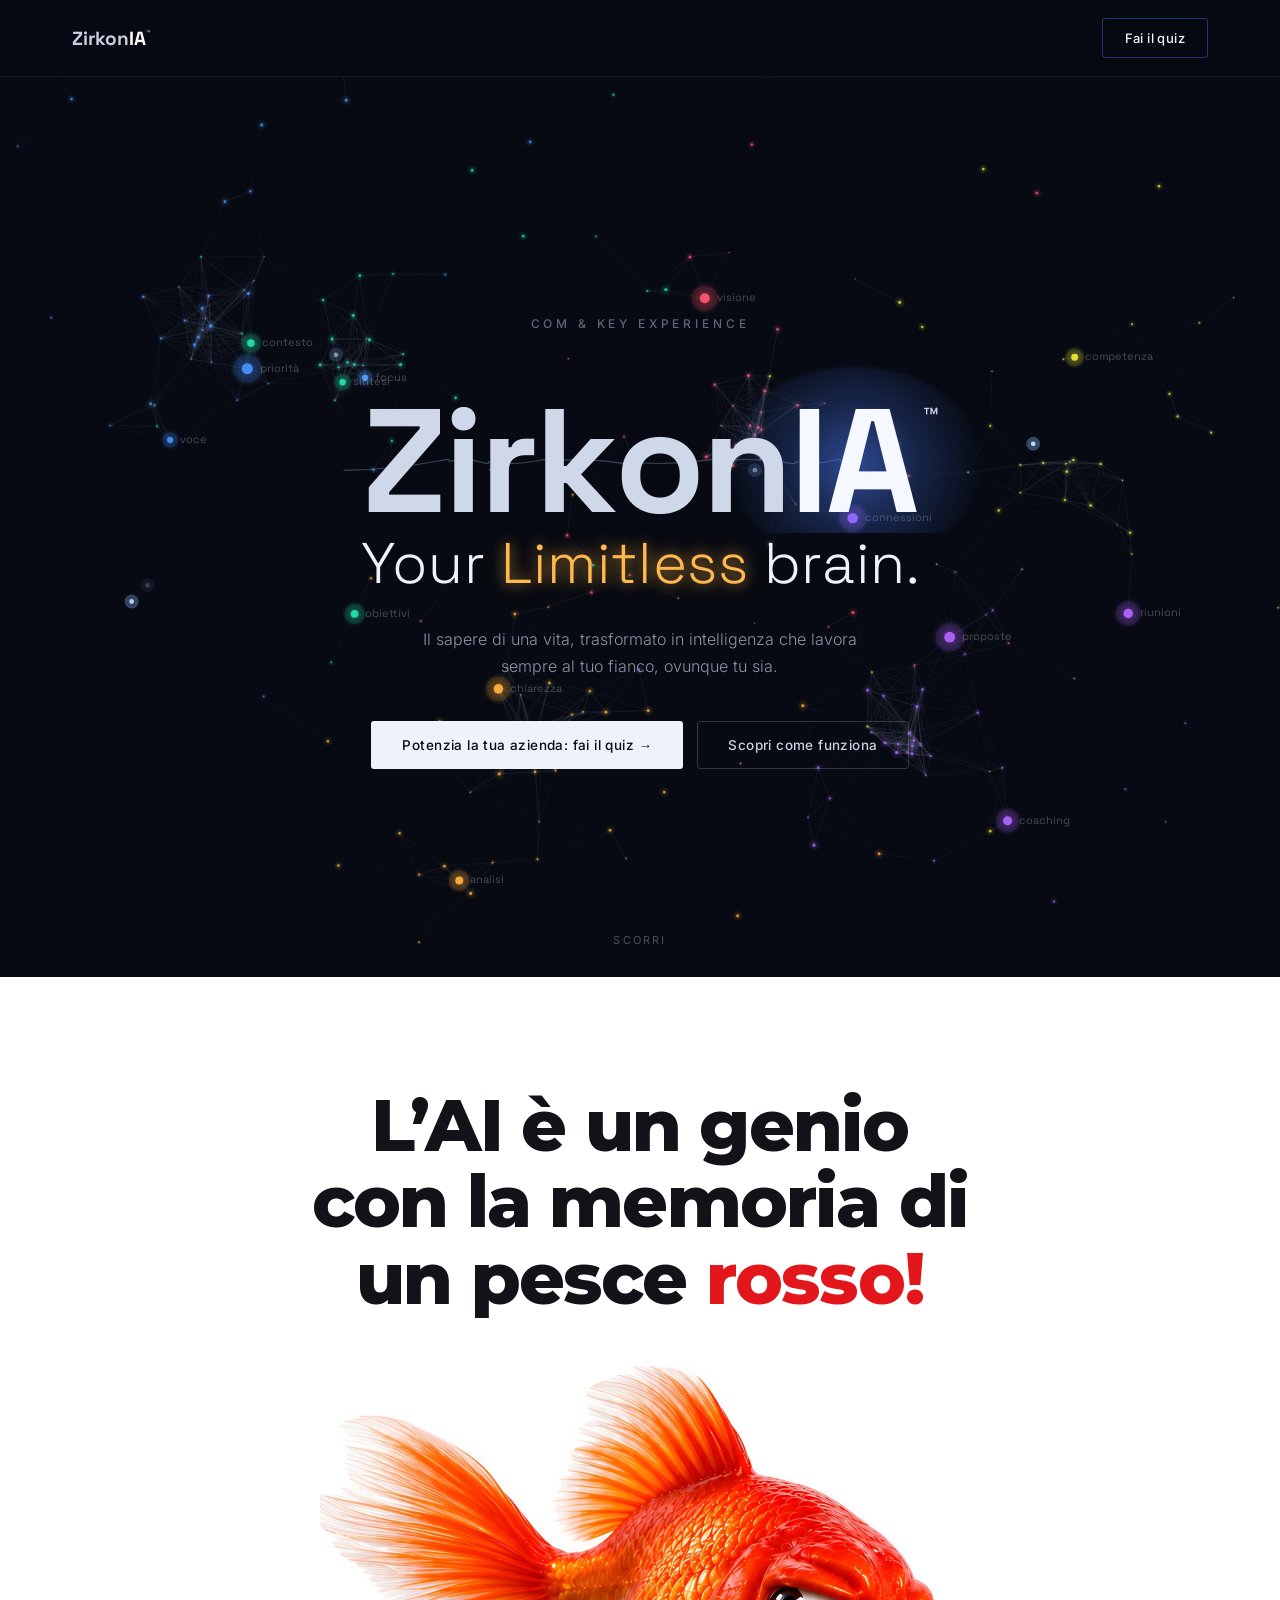
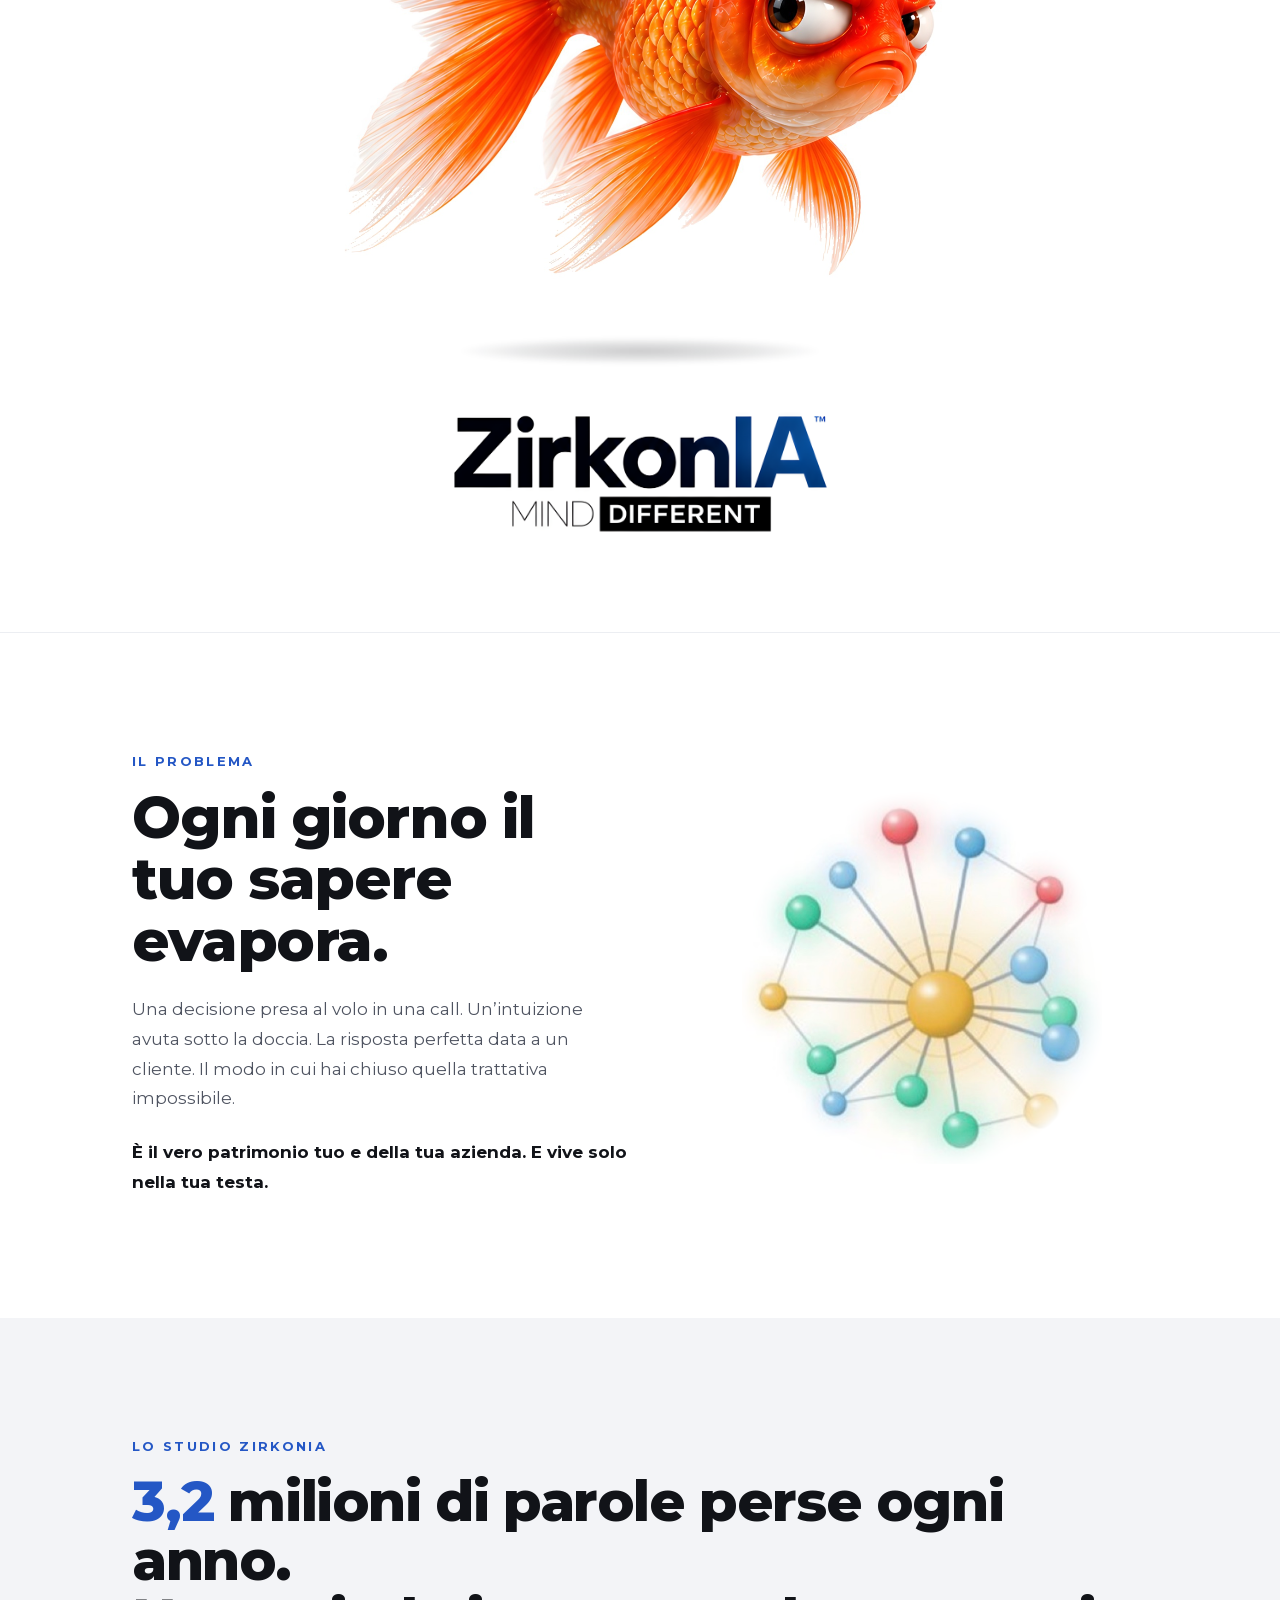
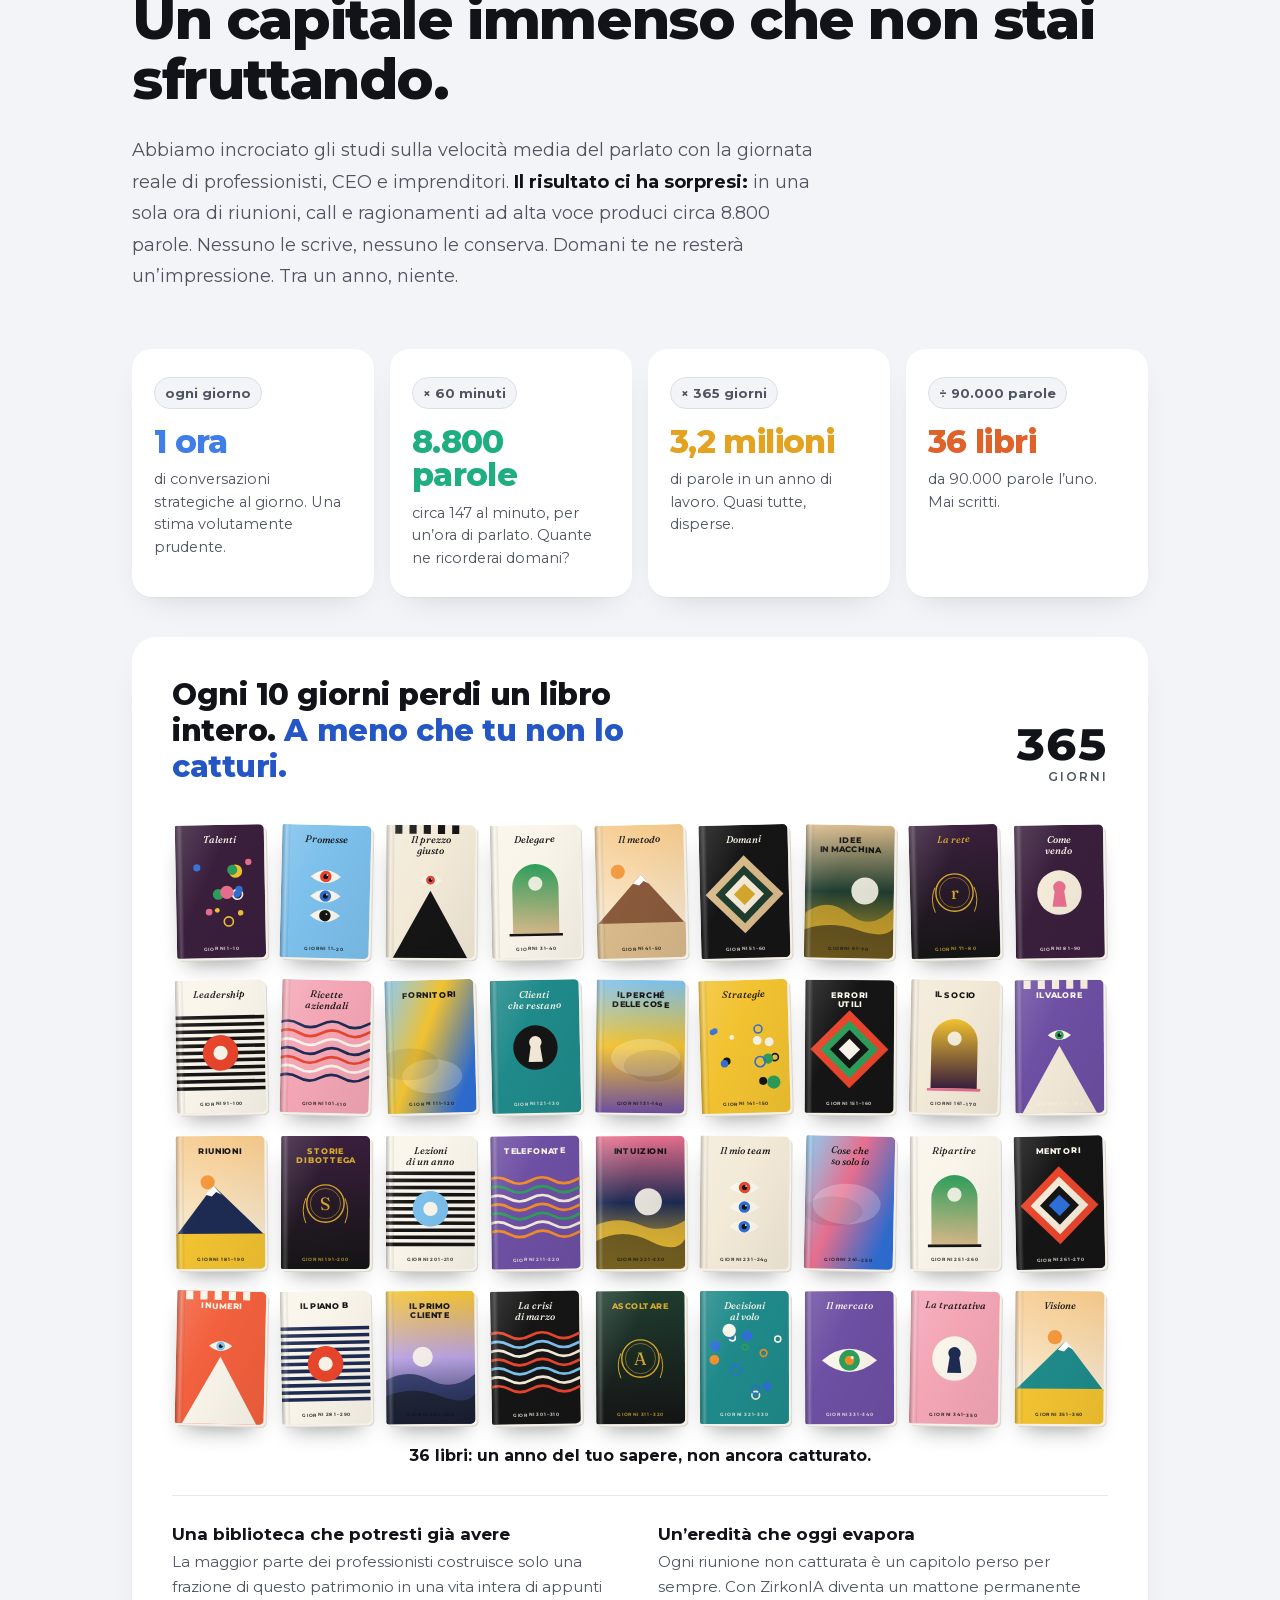
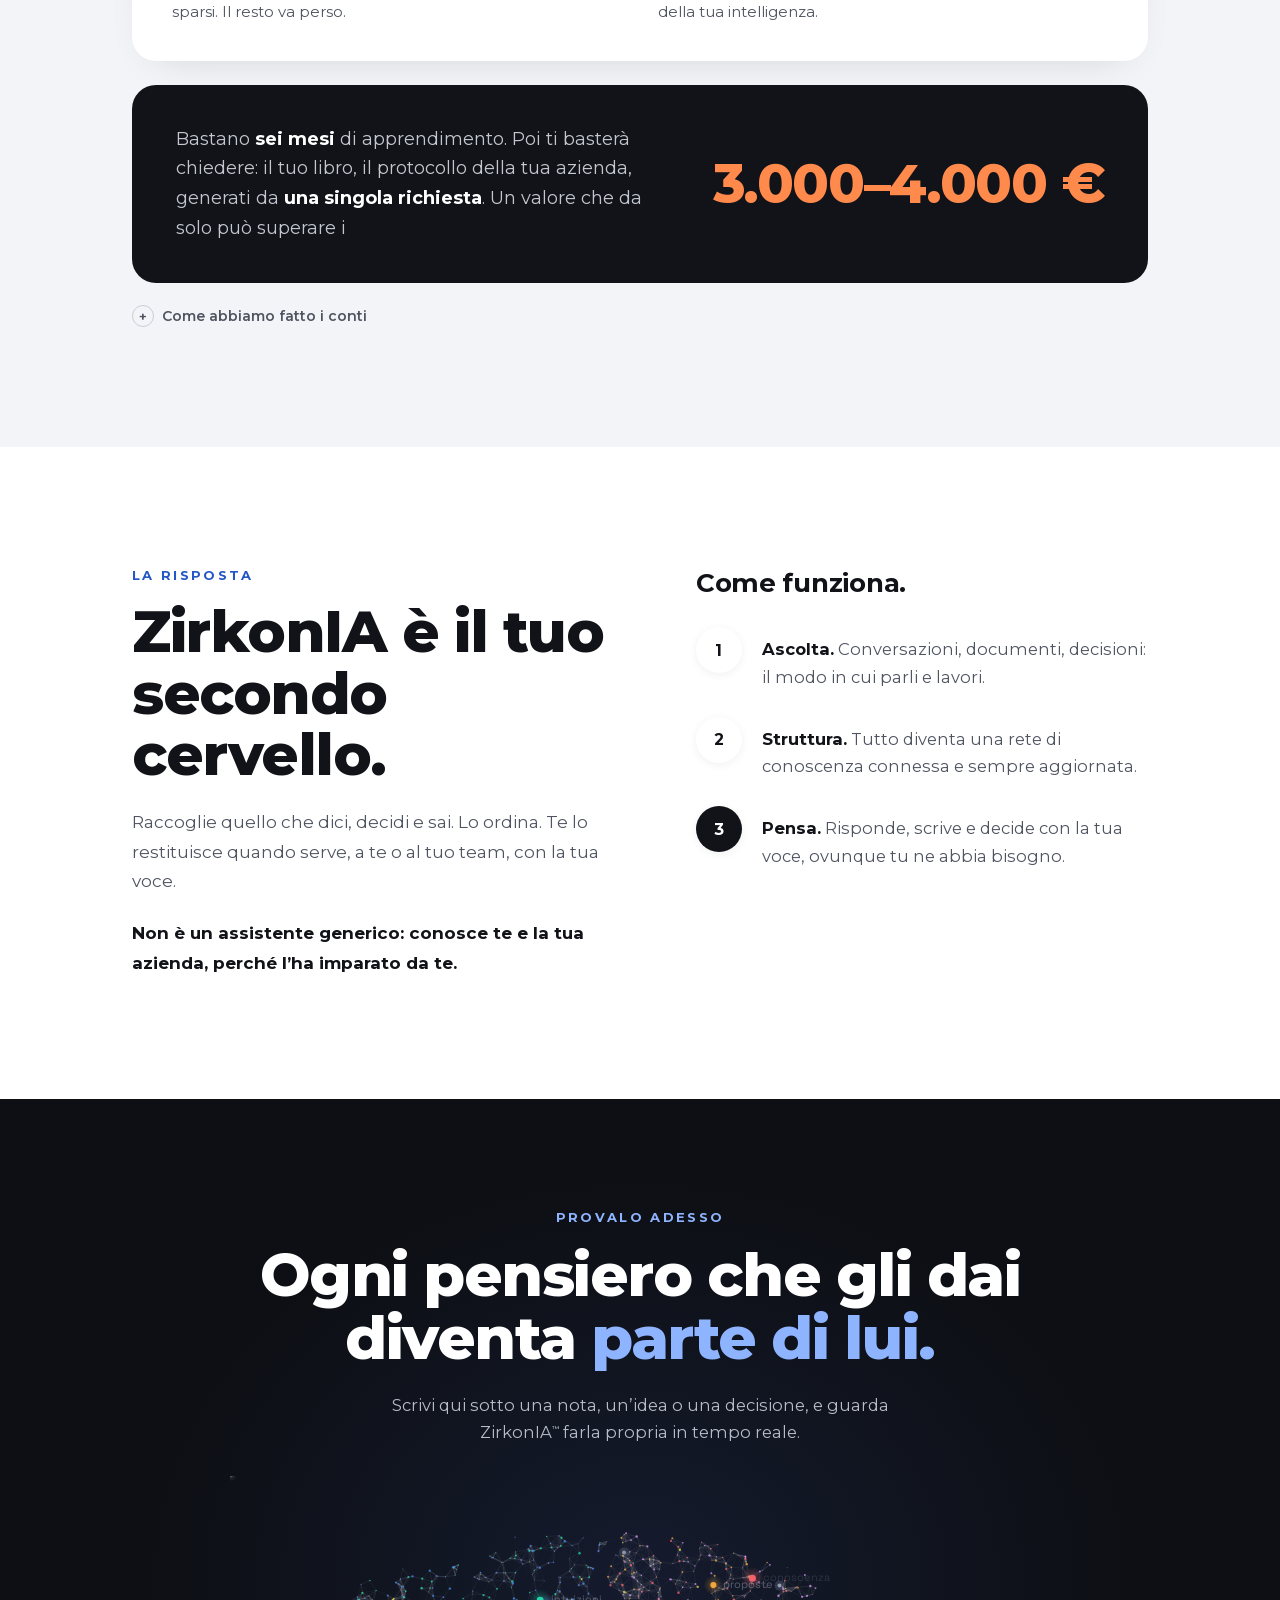
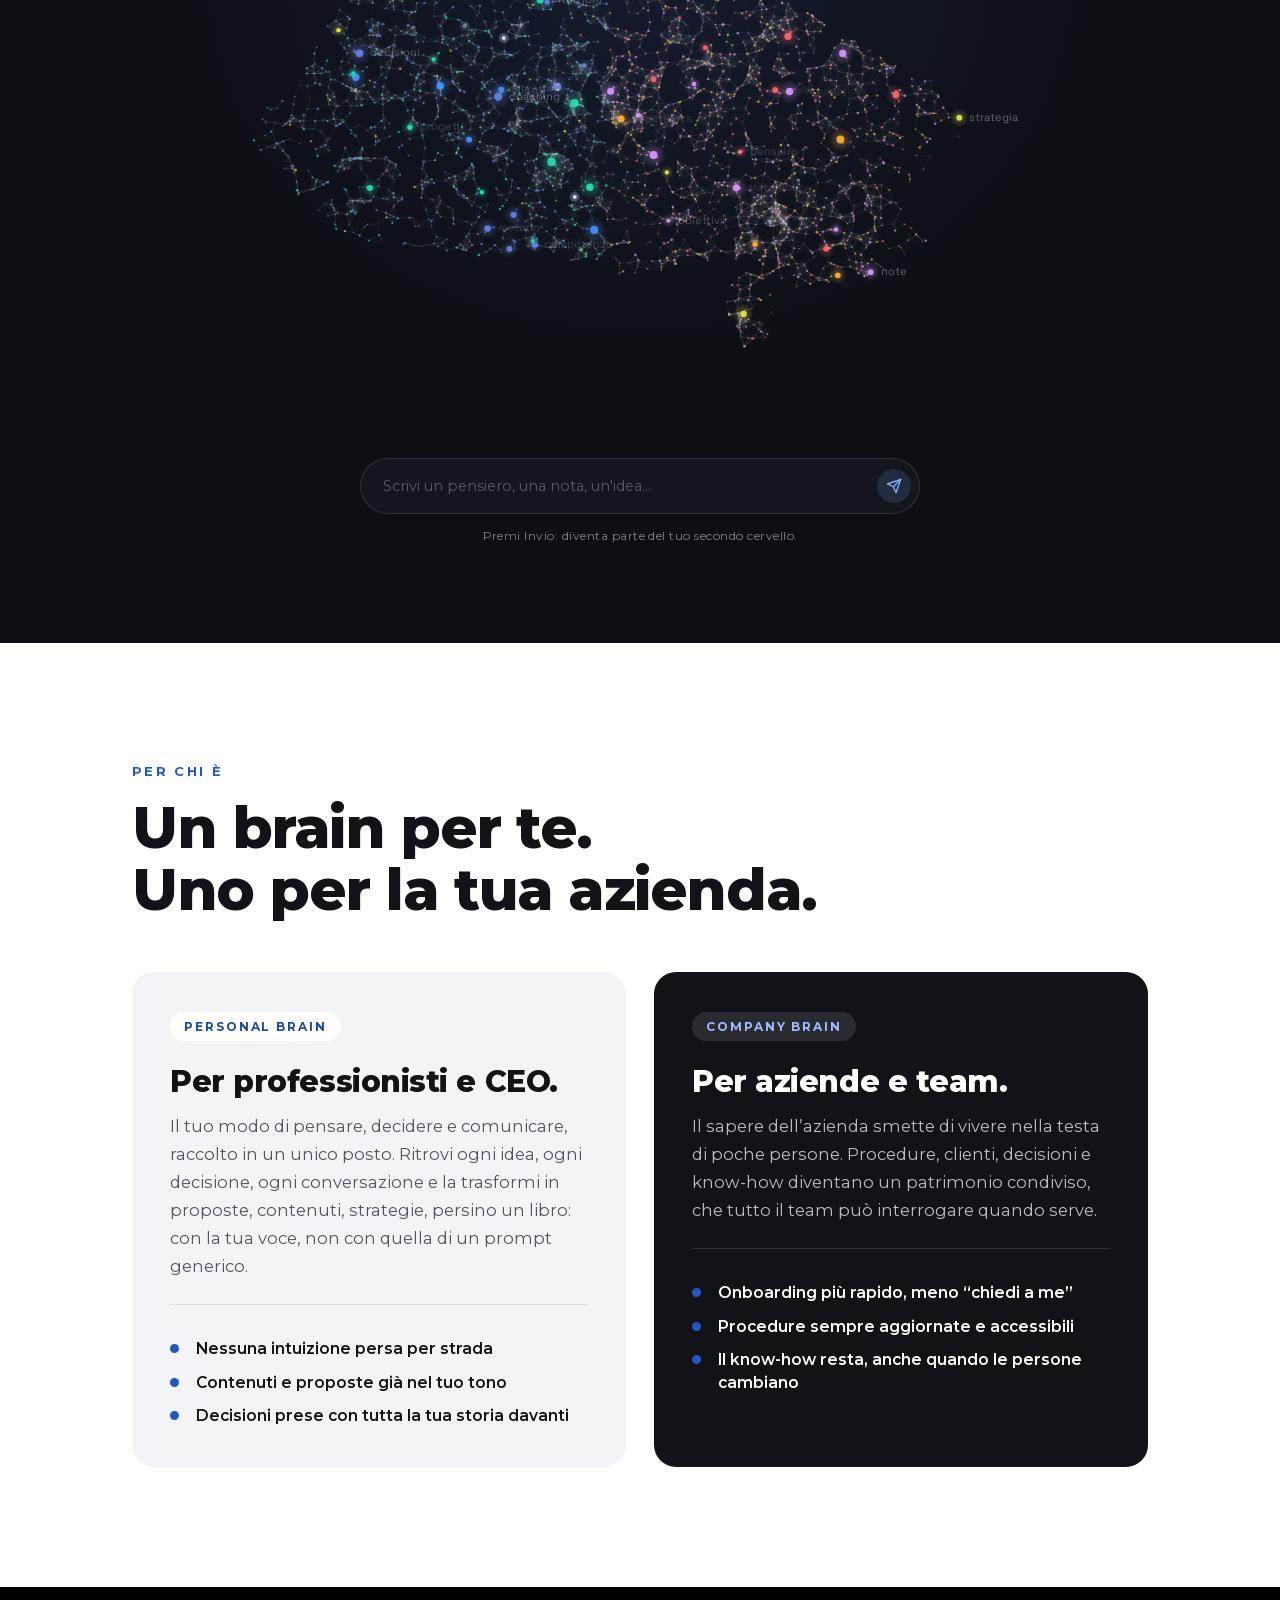
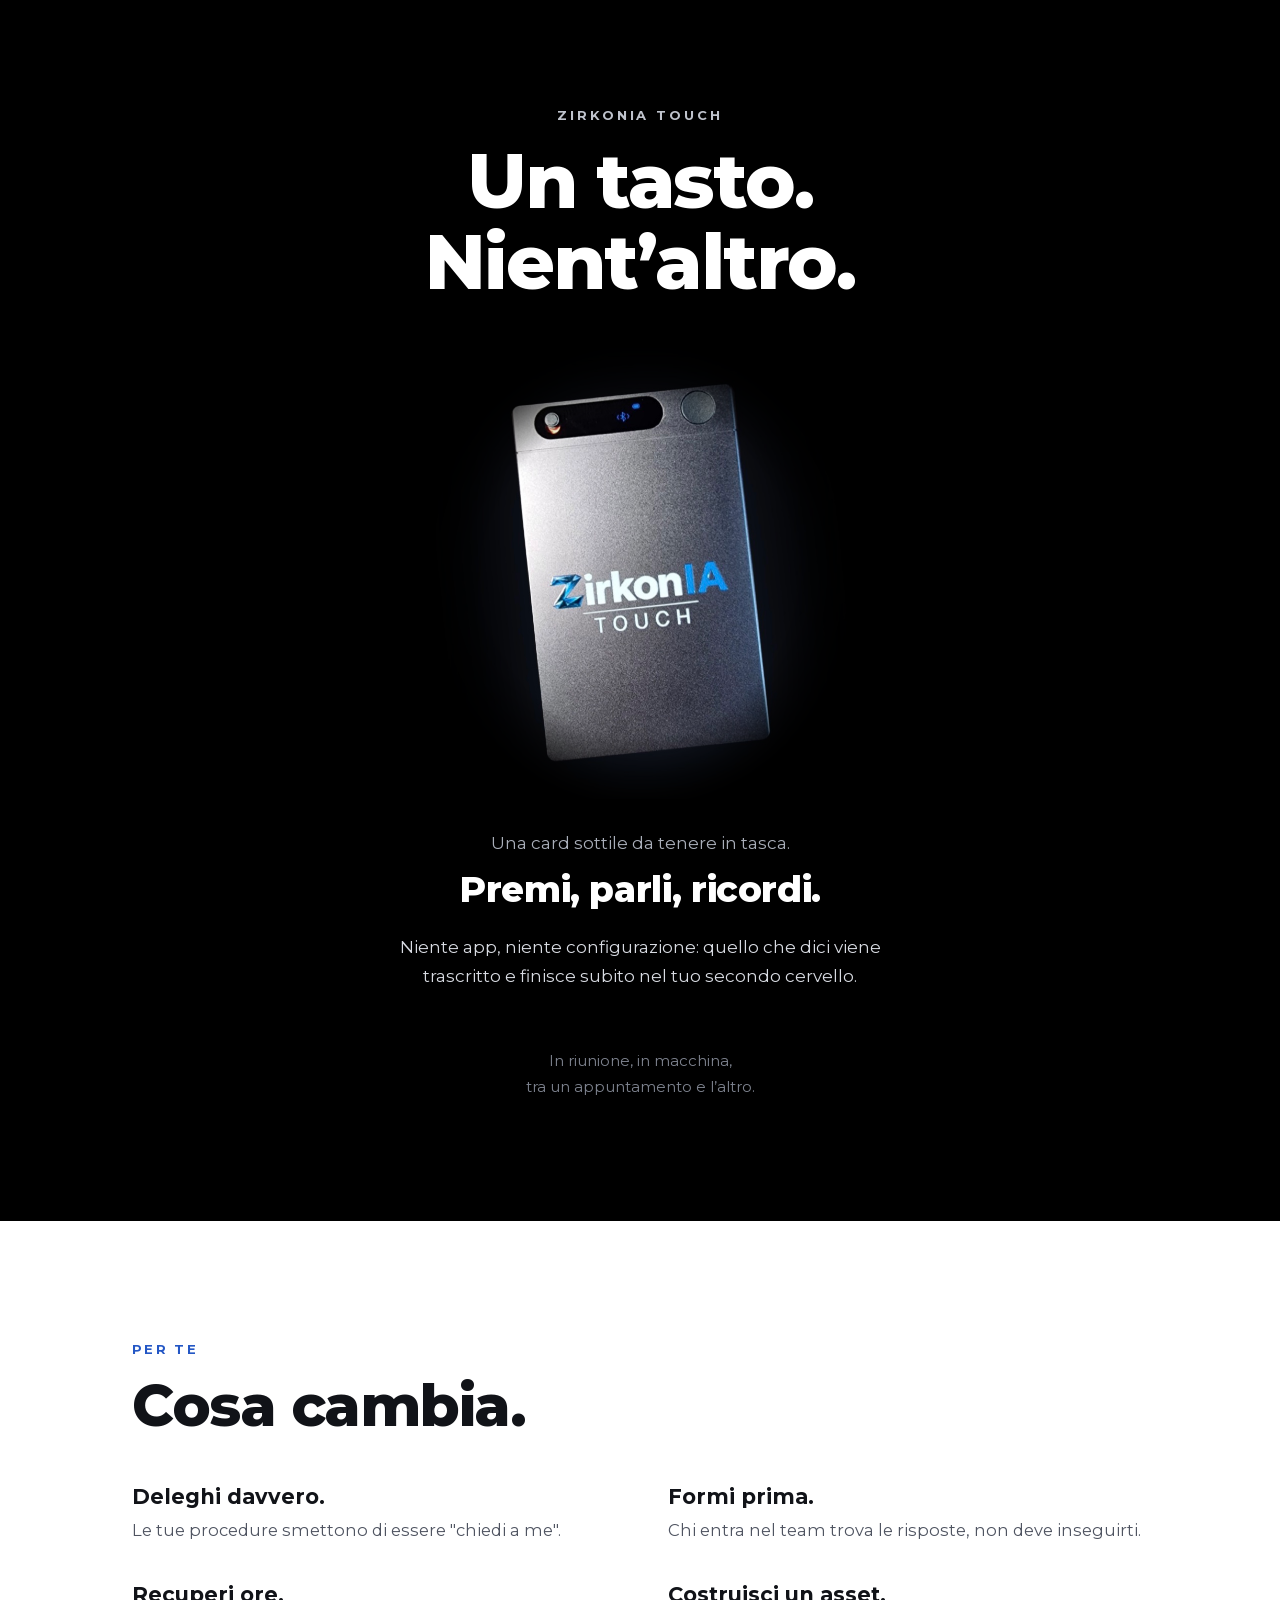
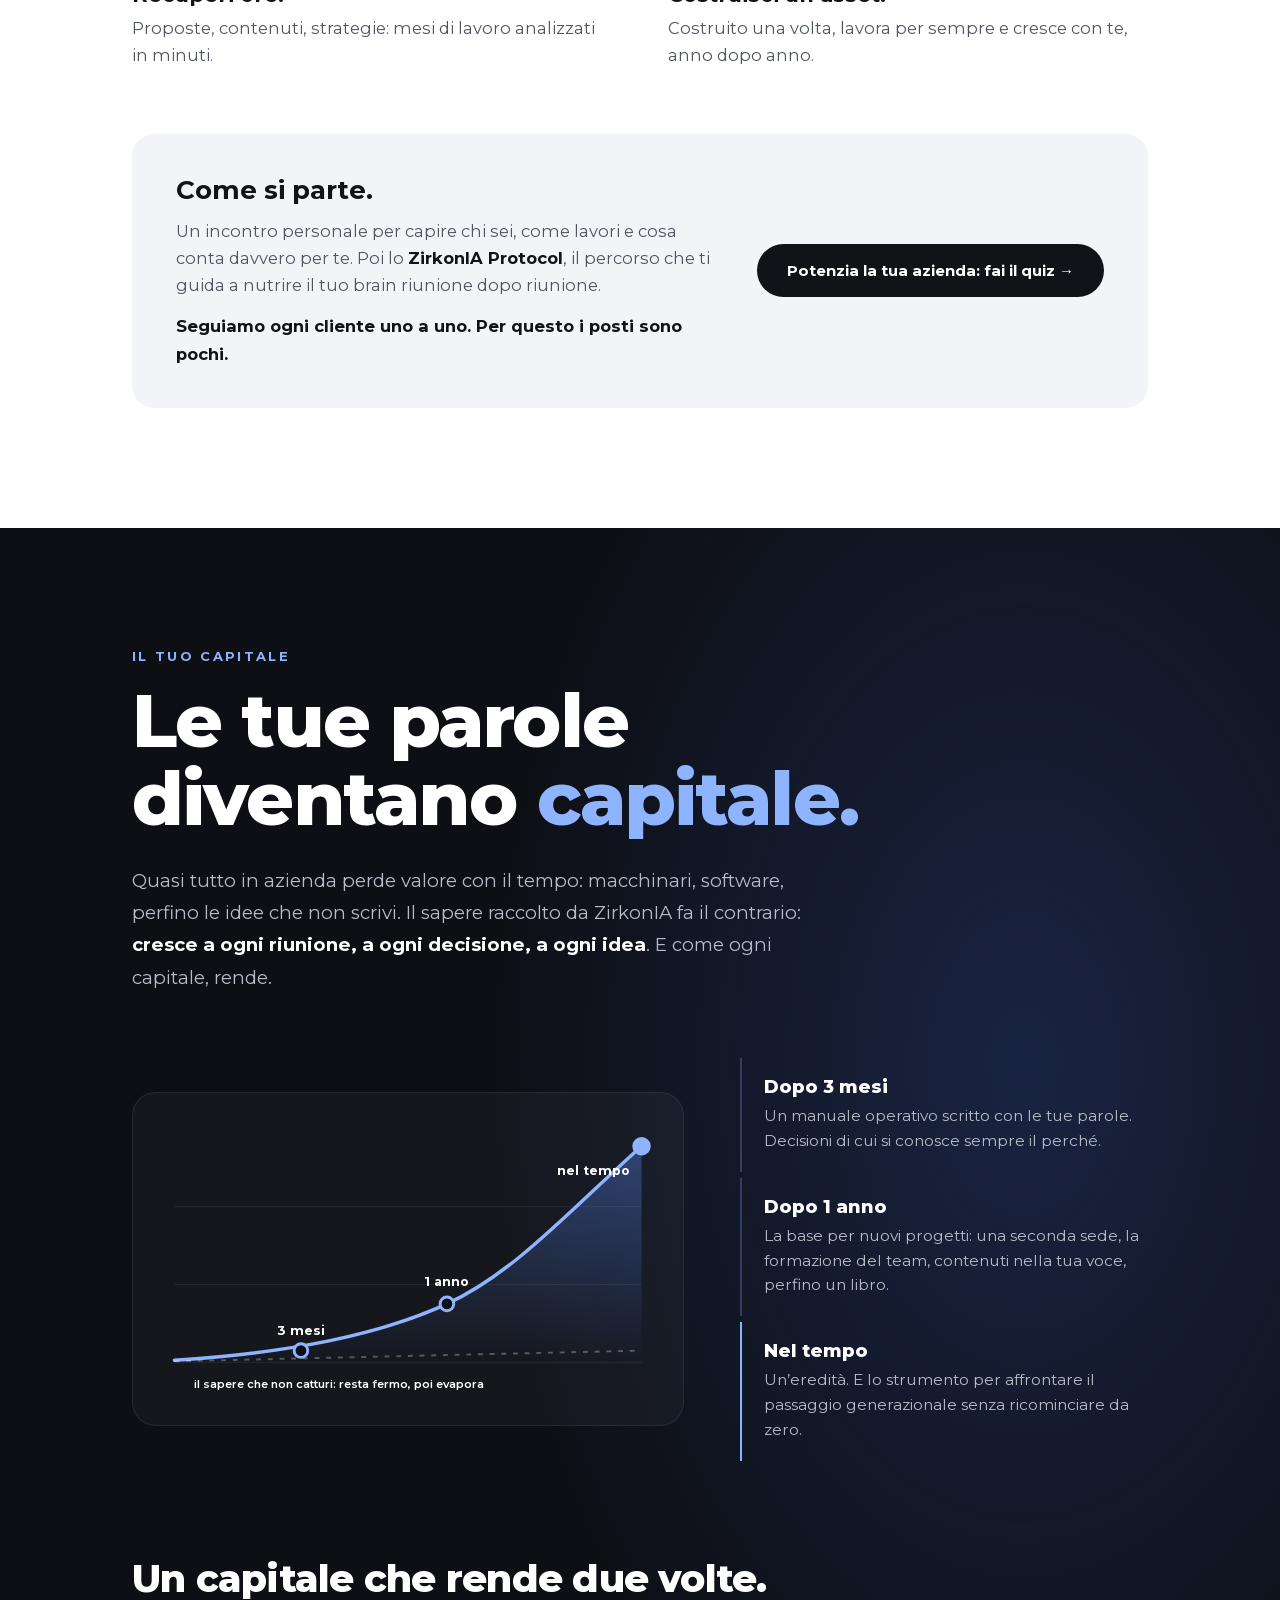
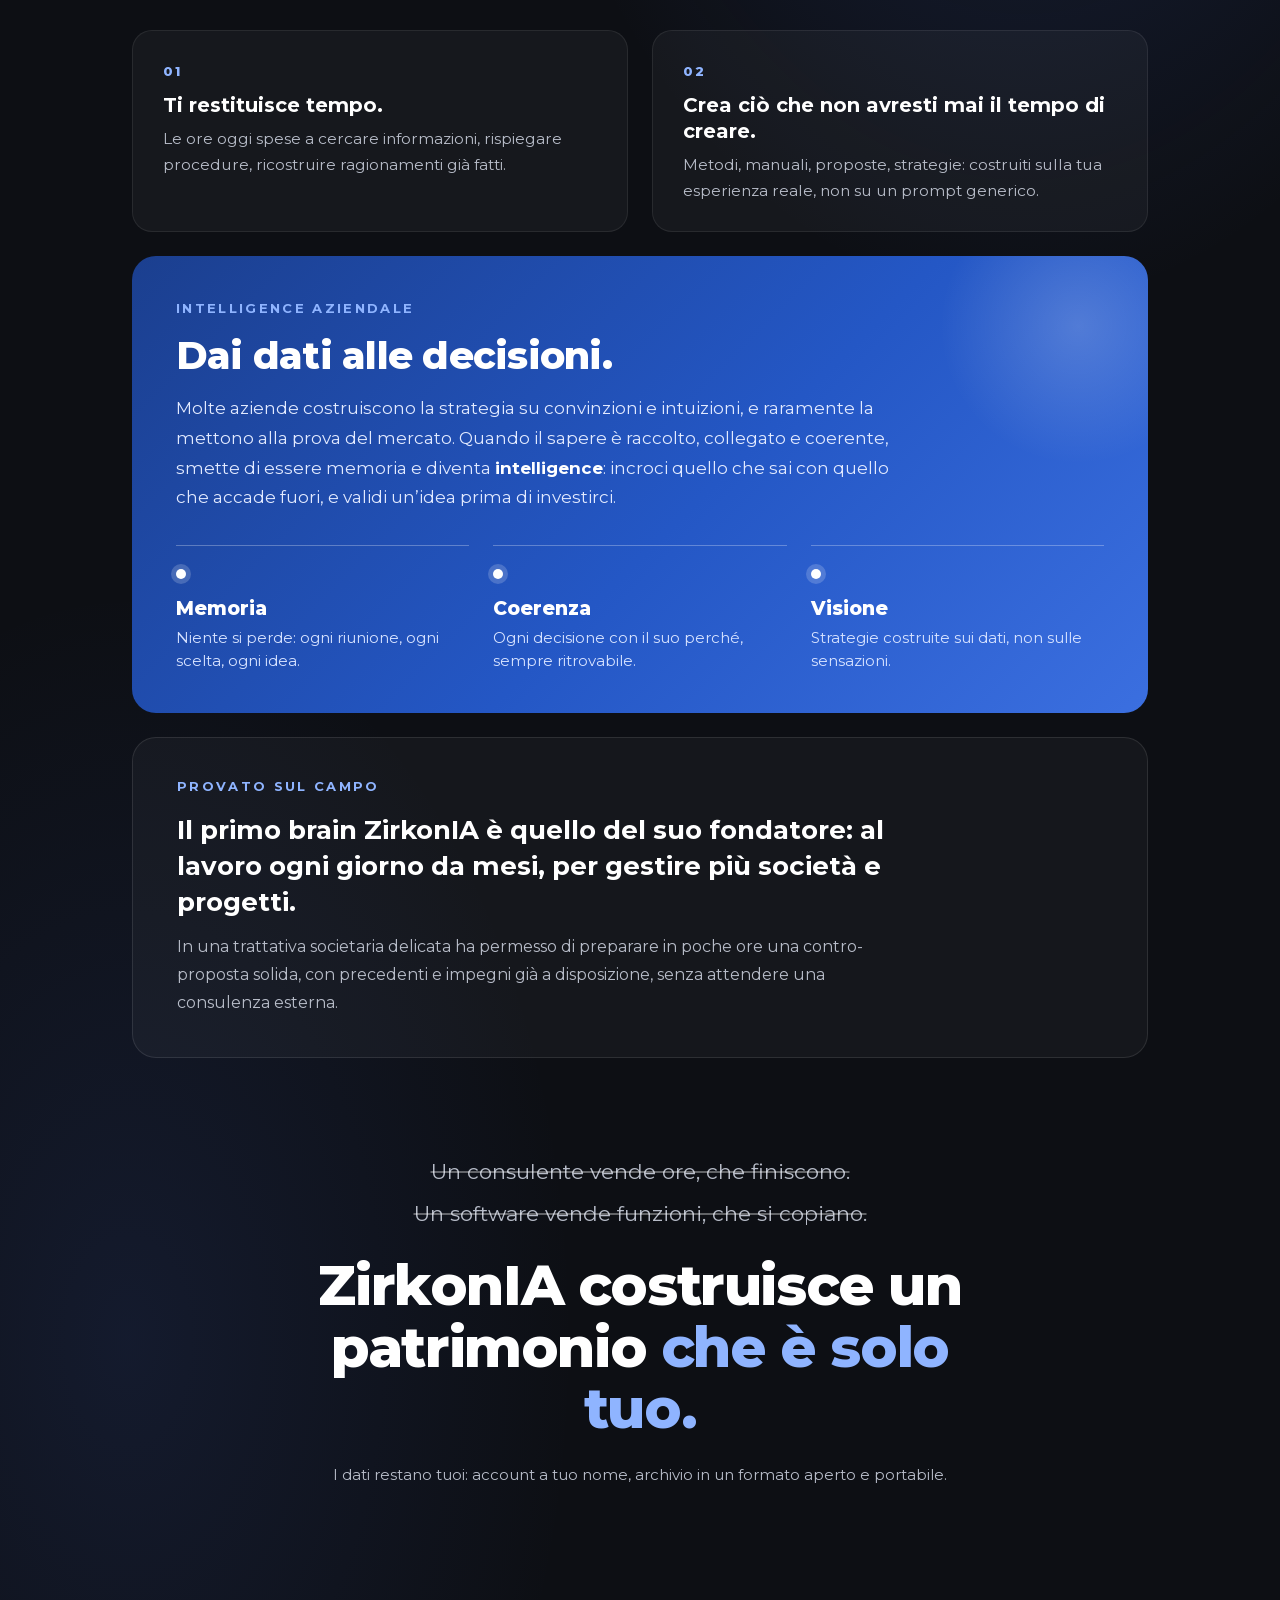
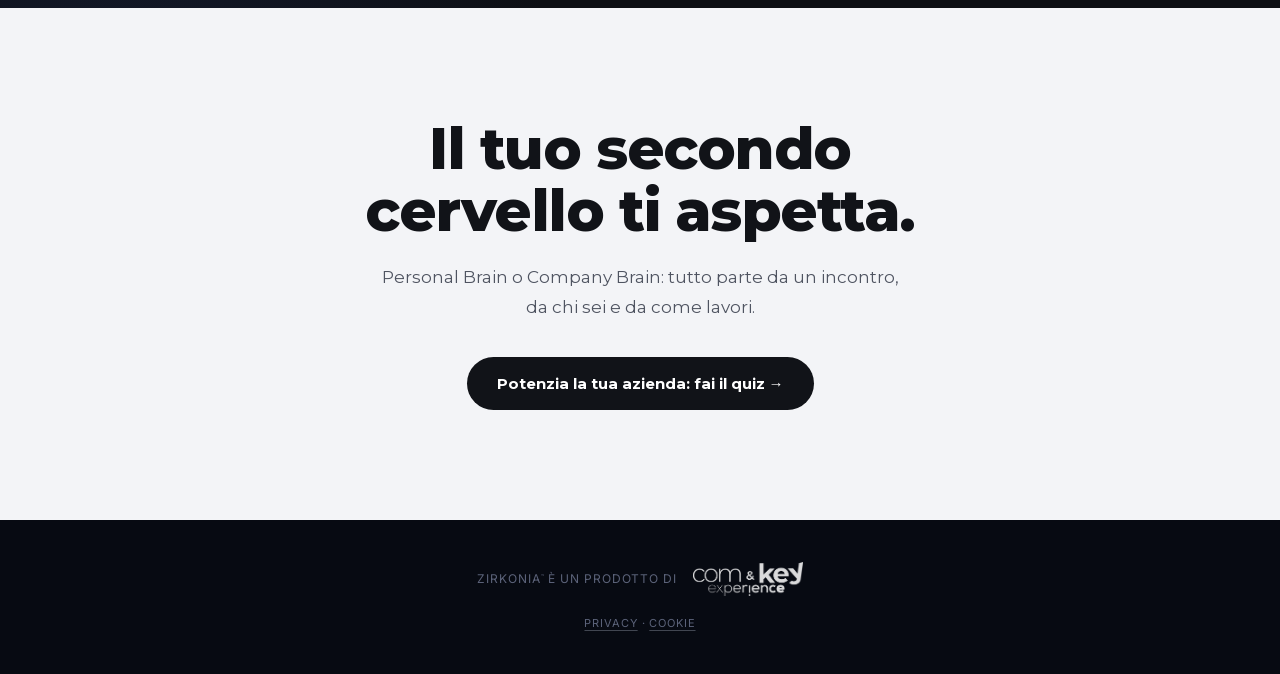
==== commit eda387d1: "ZirkonIA Score: quiz su zirkonia.ai/quiz e pulsanti della landing verso il quiz - quiz/: 12 domande," ====
--- a/index.html
+++ b/index.html
@@ -1142,7 +1142,7 @@
 <header class="nav">
   <div class="nav-inner">
     <div class="nav-logo">Zirkon<span class="ia">IA</span><sup class="tm">™</sup></div>
-    <a class="nav-cta" href="https://wa.me/393484925505" data-wa-text="Buongiorno%2C%20vi%20sto%20contattando%20per%20una%20call%20su%20ZirkonIA.%20Vorrei%20raccontarvi%20chi%20sono%2C%20come%20lavoro%20e%20cosa%20vorrei%20dal%20mio%20secondo%20cervello." target="_blank" rel="noopener">Prenota una consulenza</a>
+    <a class="nav-cta" href="quiz/">Fai il quiz</a>
   </div>
 </header>
 
@@ -1154,7 +1154,7 @@
     <div class="payoff">Your <span class="limitless-glow">Limitless</span> brain.</div>
     <p class="hero-sub">Il sapere di una vita, trasformato in intelligenza che lavora sempre al tuo fianco, ovunque tu sia.</p>
     <div class="cta-row">
-      <a class="btn btn-primary" href="https://wa.me/393484925505" data-wa-text="Buongiorno%2C%20vi%20sto%20contattando%20per%20una%20call%20su%20ZirkonIA.%20Vorrei%20raccontarvi%20chi%20sono%2C%20come%20lavoro%20e%20cosa%20vorrei%20dal%20mio%20secondo%20cervello." target="_blank" rel="noopener">Prenota una consulenza</a>
+      <a class="btn btn-primary" href="quiz/">Potenzia la tua azienda: fai il quiz <span aria-hidden="true">→</span></a>
       <a class="btn btn-ghost" href="#pg-risposta">Scopri come funziona</a>
     </div>
   </div>
@@ -1339,7 +1339,7 @@
           <p>Un incontro personale per capire chi sei, come lavori e cosa conta davvero per te. Poi lo <strong>ZirkonIA Protocol</strong>, il percorso che ti guida a nutrire il tuo brain riunione dopo riunione.</p>
           <p><strong>Seguiamo ogni cliente uno a uno. Per questo i posti sono pochi.</strong></p>
         </div>
-        <a class="pg-btn" href="https://wa.me/393484925505" data-wa-text="Buongiorno%2C%20vi%20sto%20contattando%20per%20una%20call%20su%20ZirkonIA.%20Vorrei%20raccontarvi%20chi%20sono%2C%20come%20lavoro%20e%20cosa%20vorrei%20dal%20mio%20secondo%20cervello." target="_blank" rel="noopener">Prenota una consulenza</a>
+        <a class="pg-btn" href="quiz/">Potenzia la tua azienda: fai il quiz <span aria-hidden="true">→</span></a>
       </div>
     </div>
   </section>
@@ -1417,7 +1417,7 @@
     <div class="pg-inner">
       <h2 class="rv">Il tuo secondo cervello ti aspetta.</h2>
       <p class="lead rv d1">Personal Brain o Company Brain: tutto parte da un incontro, da chi sei e da come lavori.</p>
-      <a class="pg-btn rv d2" href="https://wa.me/393484925505" data-wa-text="Buongiorno%2C%20vi%20sto%20contattando%20per%20una%20call%20su%20ZirkonIA.%20Vorrei%20raccontarvi%20chi%20sono%2C%20come%20lavoro%20e%20cosa%20vorrei%20dal%20mio%20secondo%20cervello." target="_blank" rel="noopener">Prenota una consulenza</a>
+      <a class="pg-btn rv d2" href="quiz/">Potenzia la tua azienda: fai il quiz <span aria-hidden="true">→</span></a>
     </div>
   </section>
 
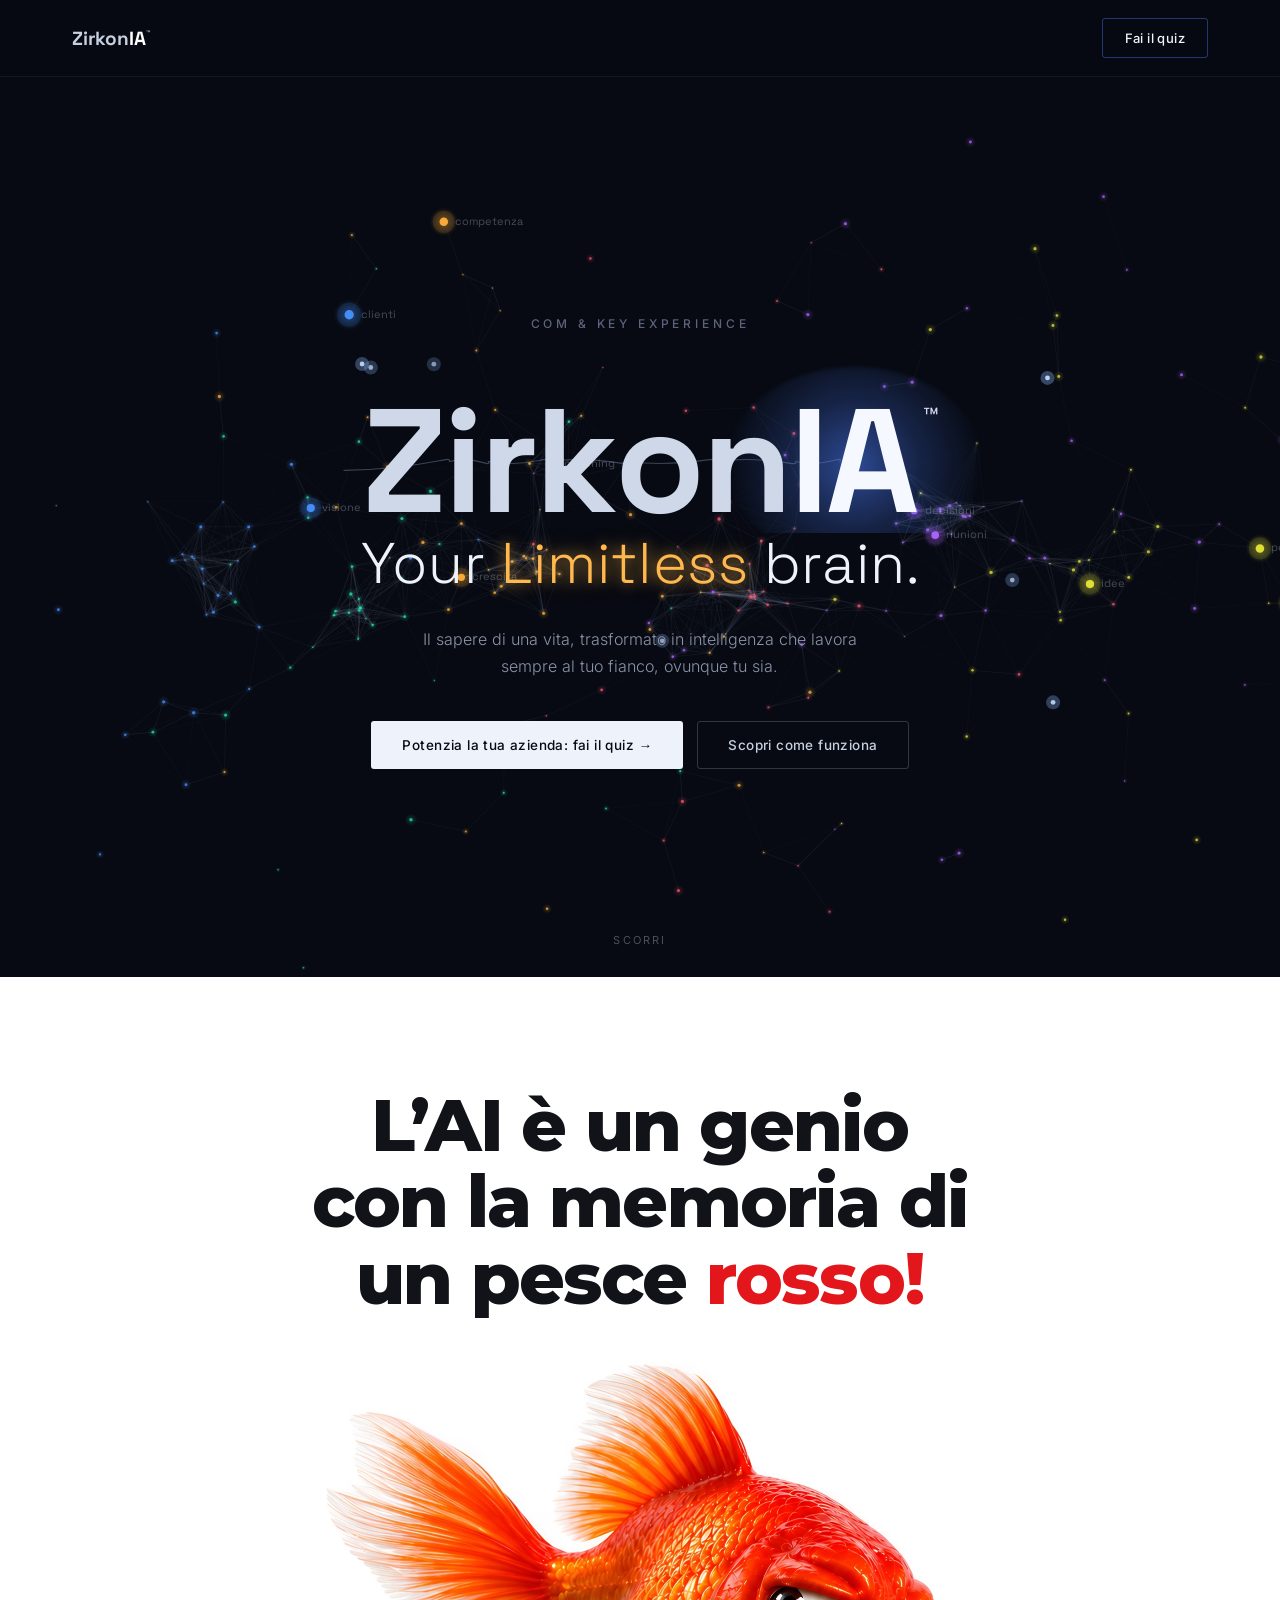
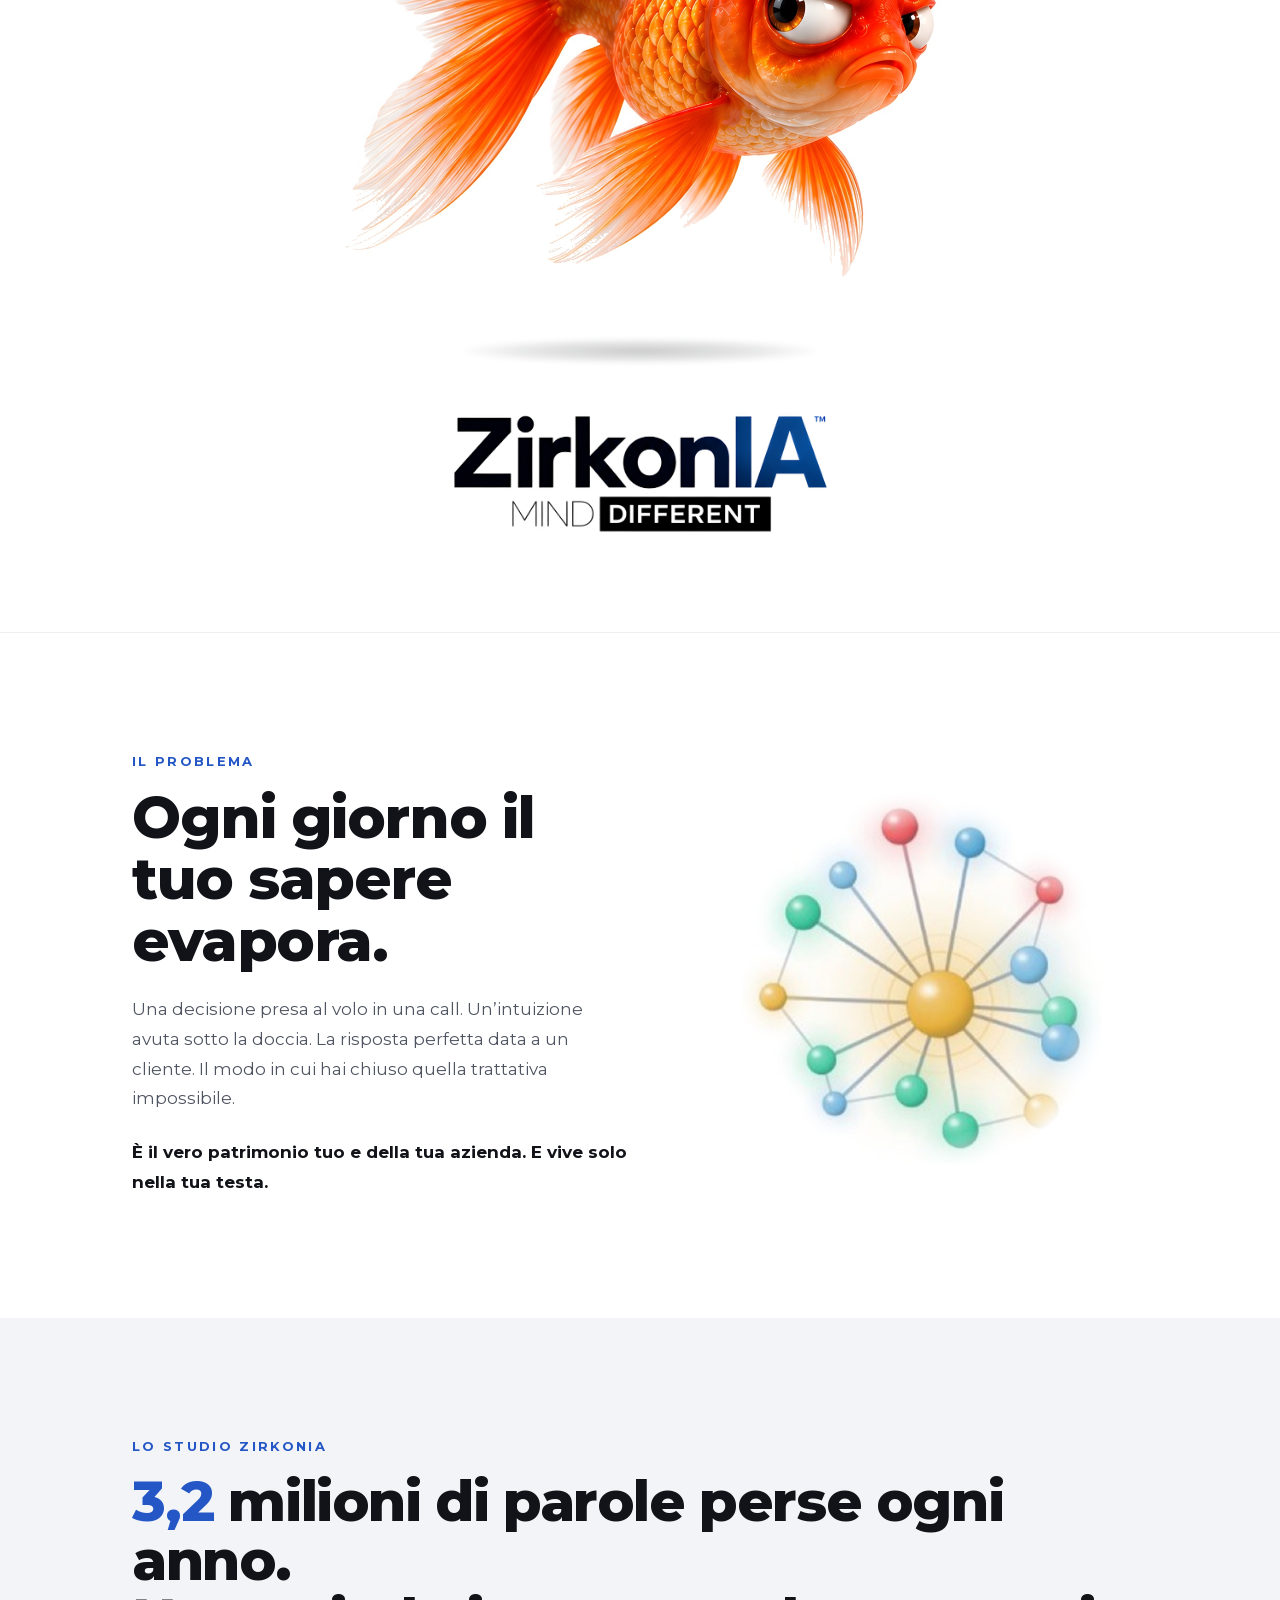
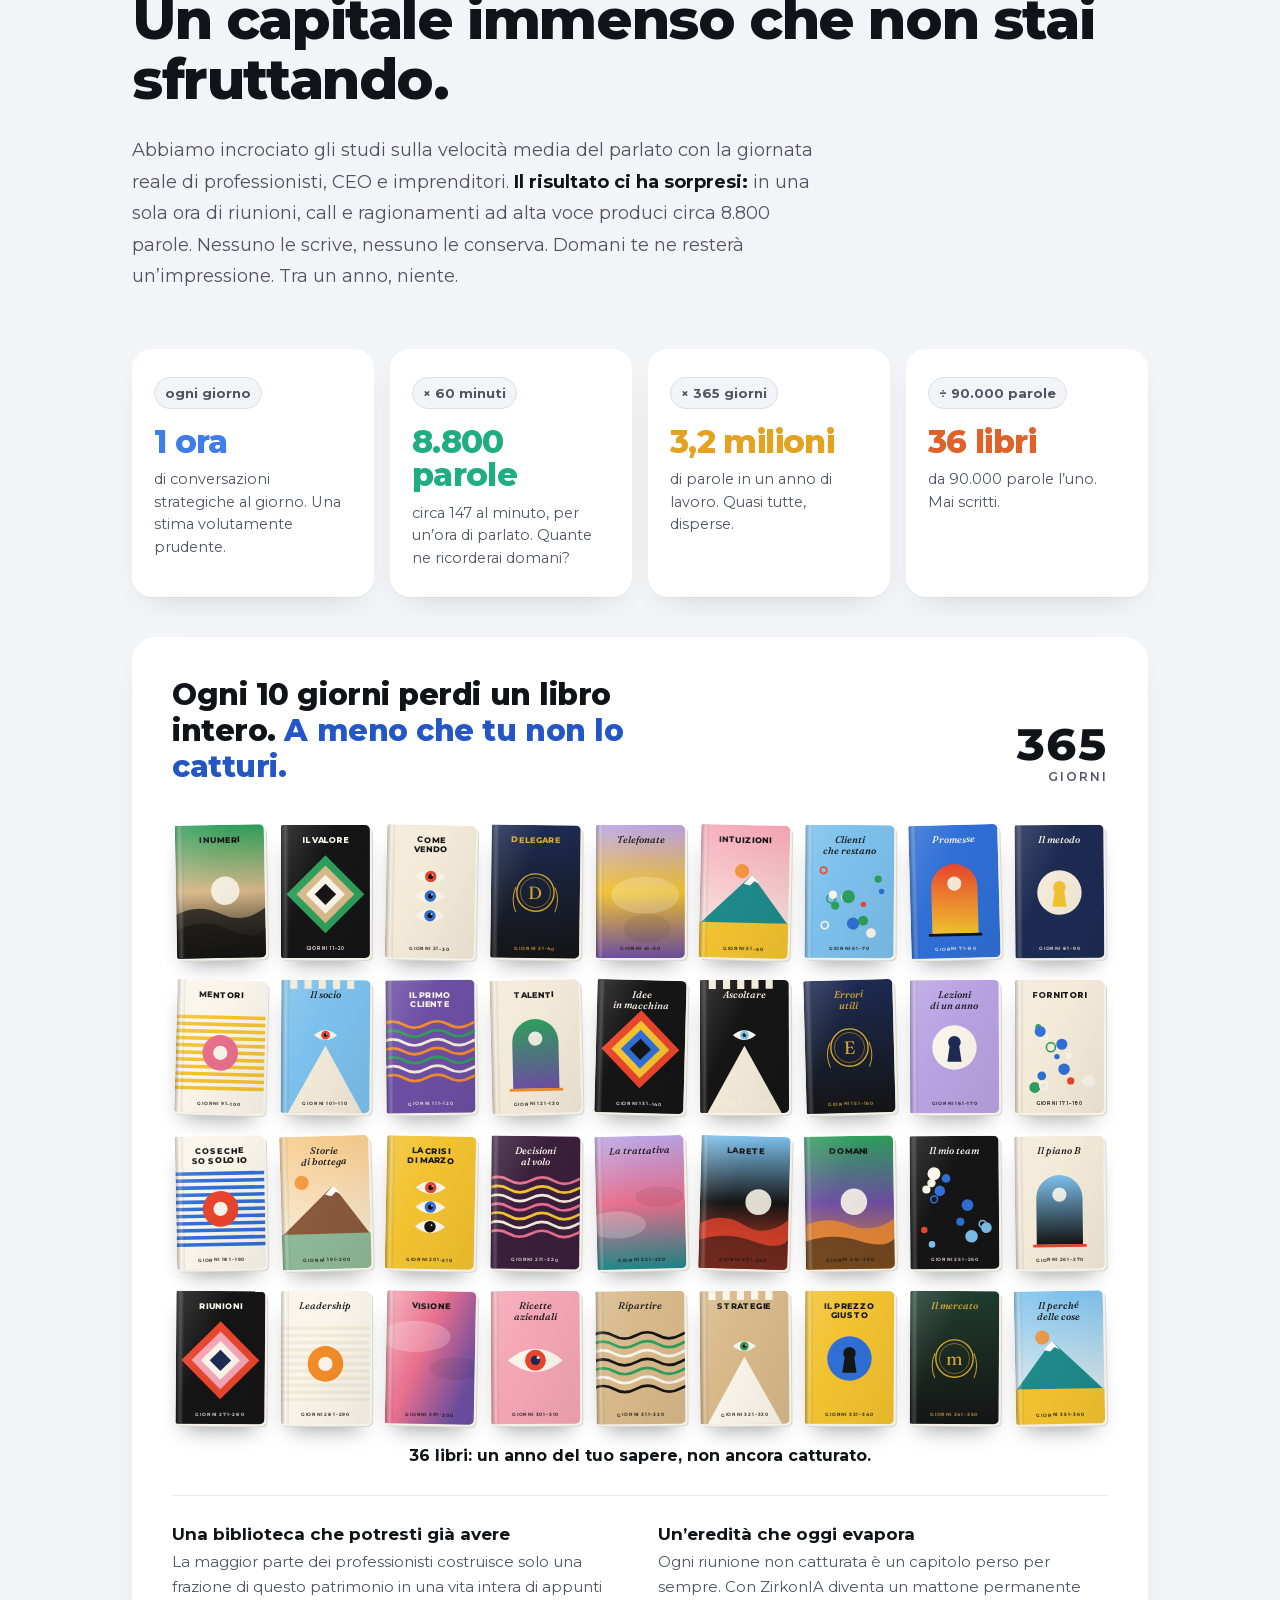
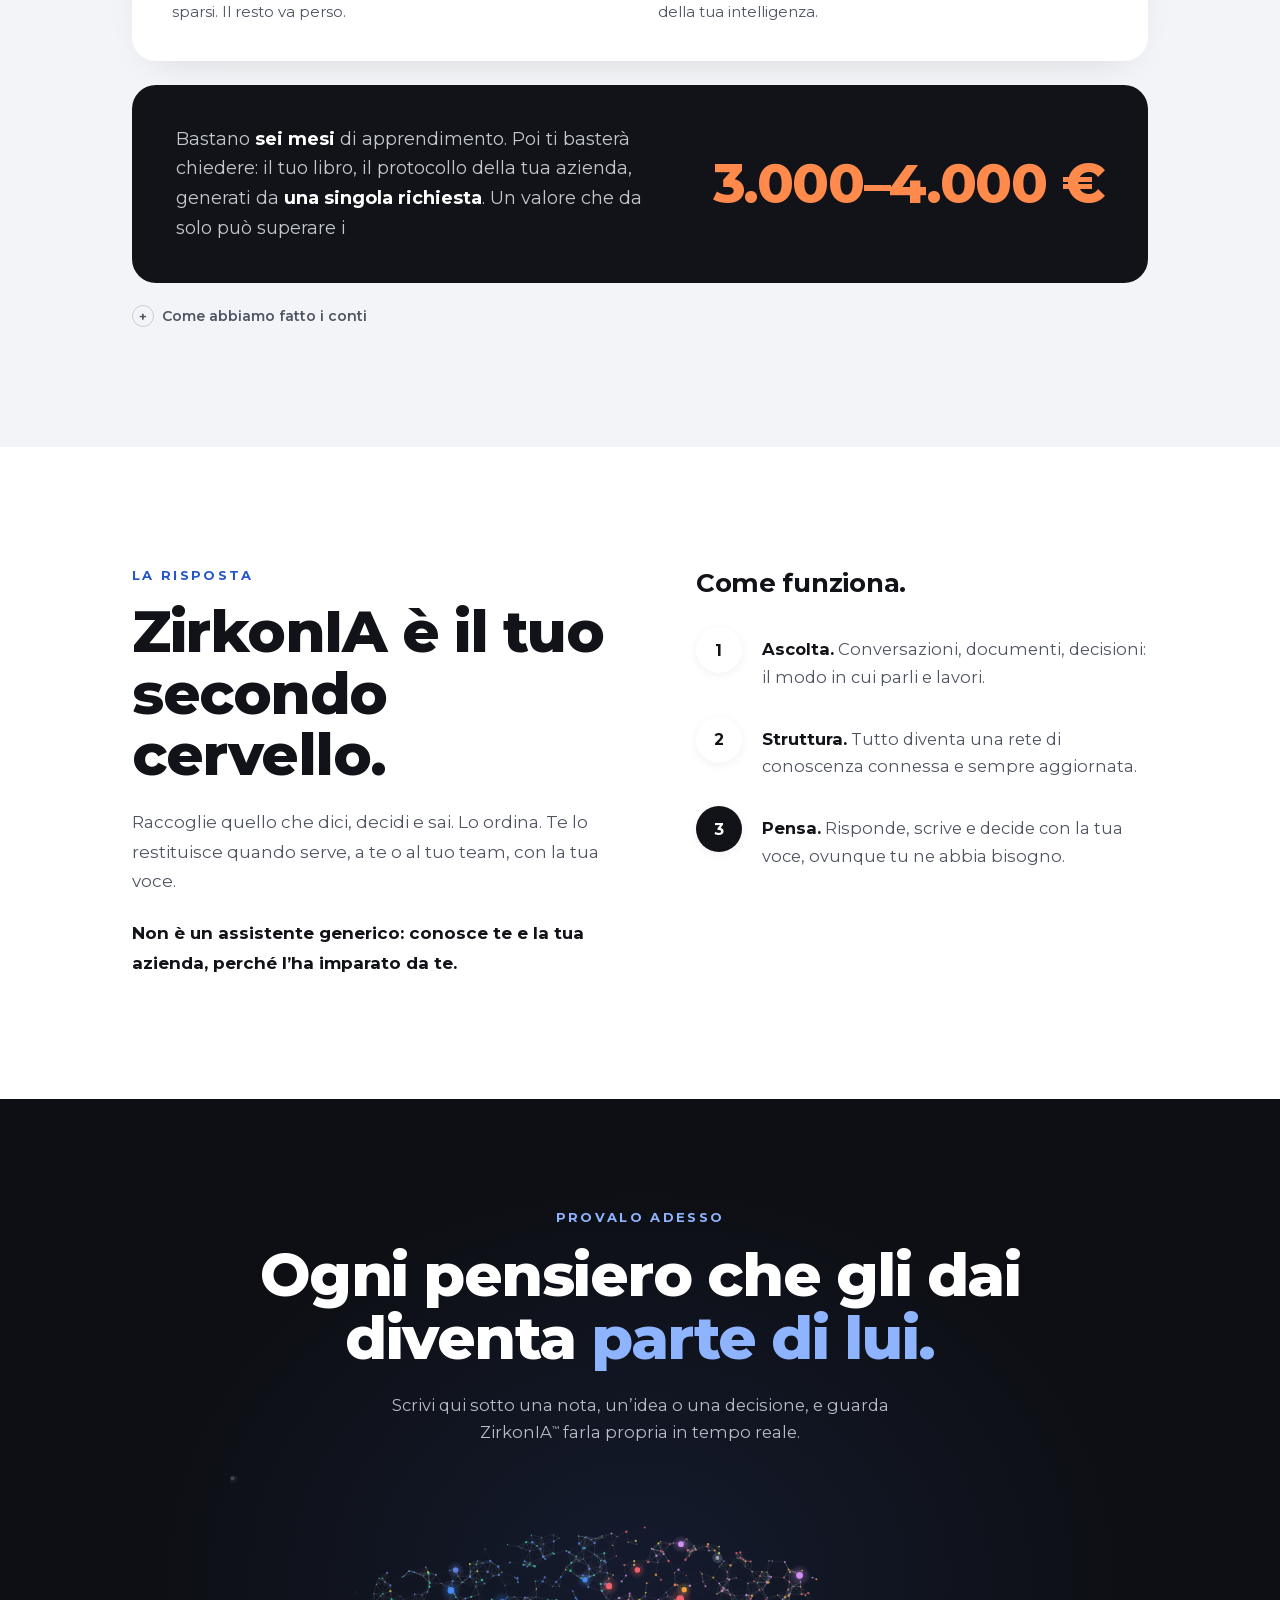
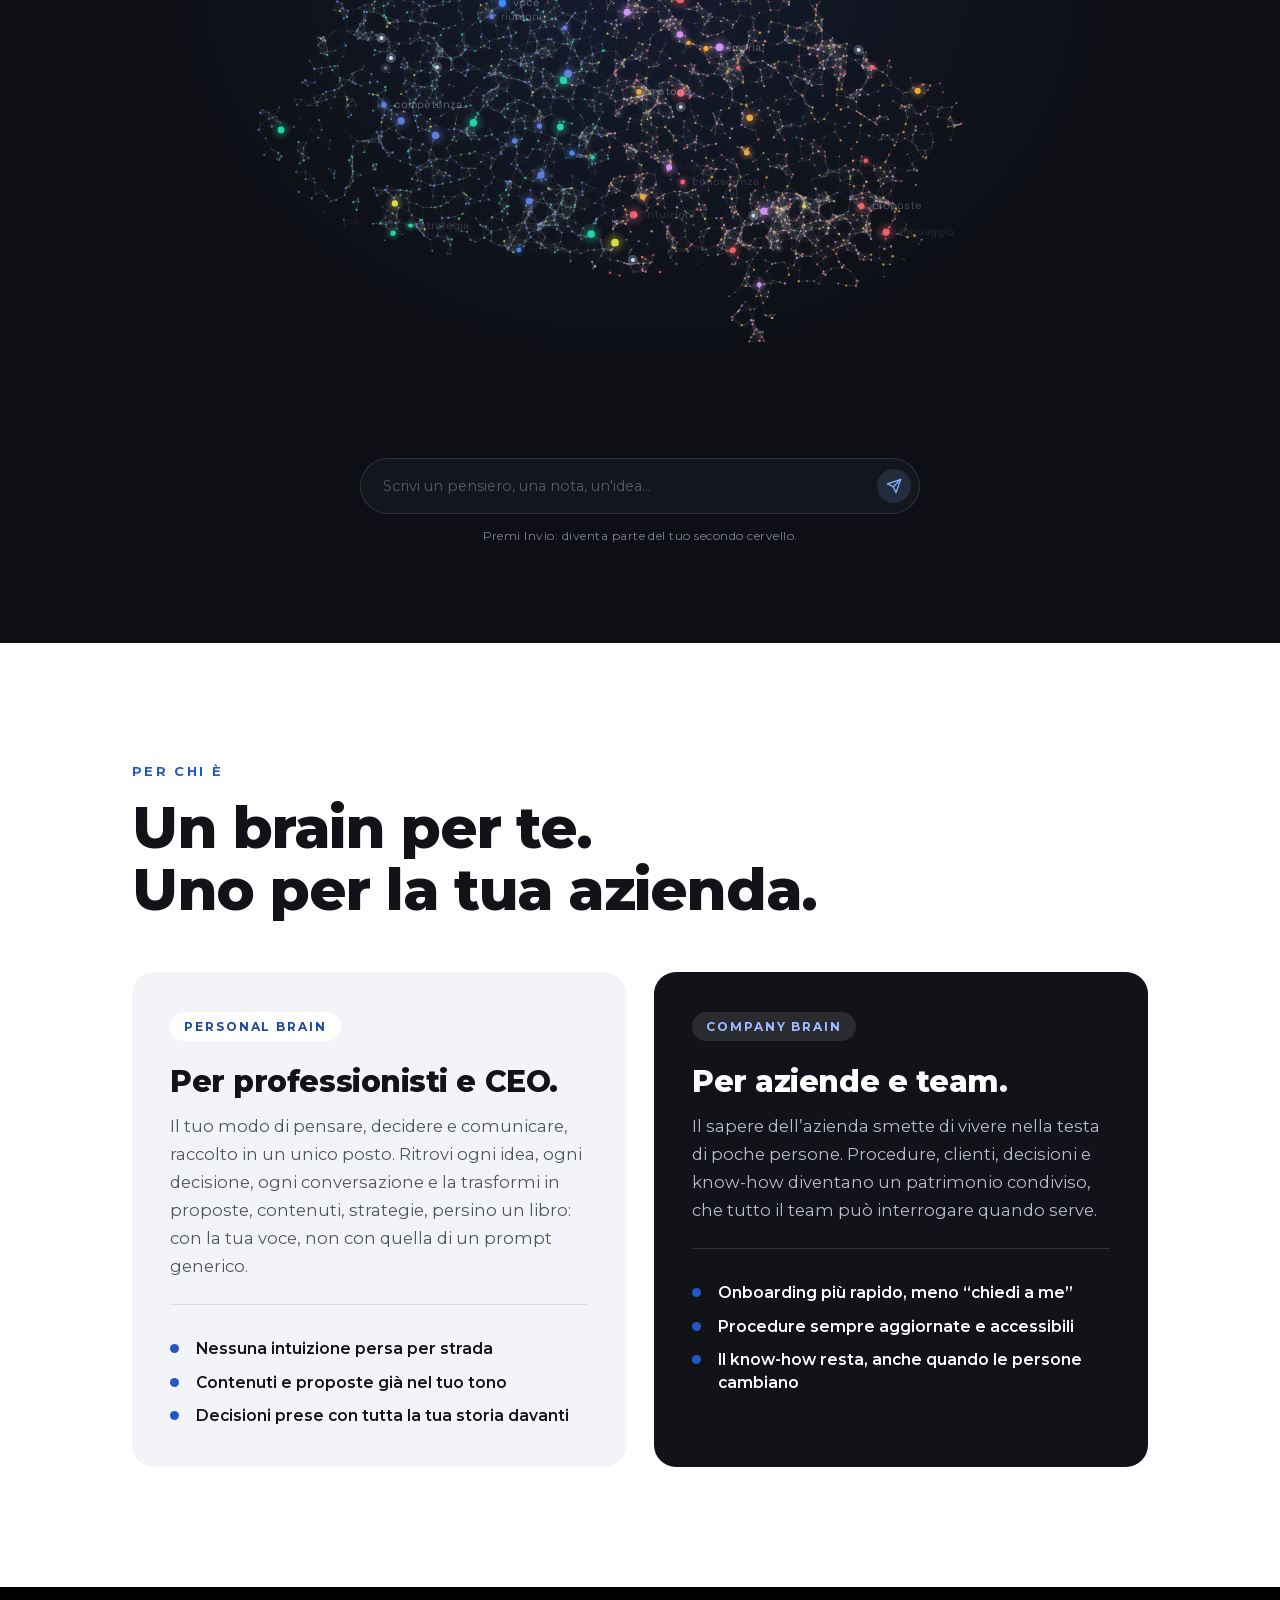
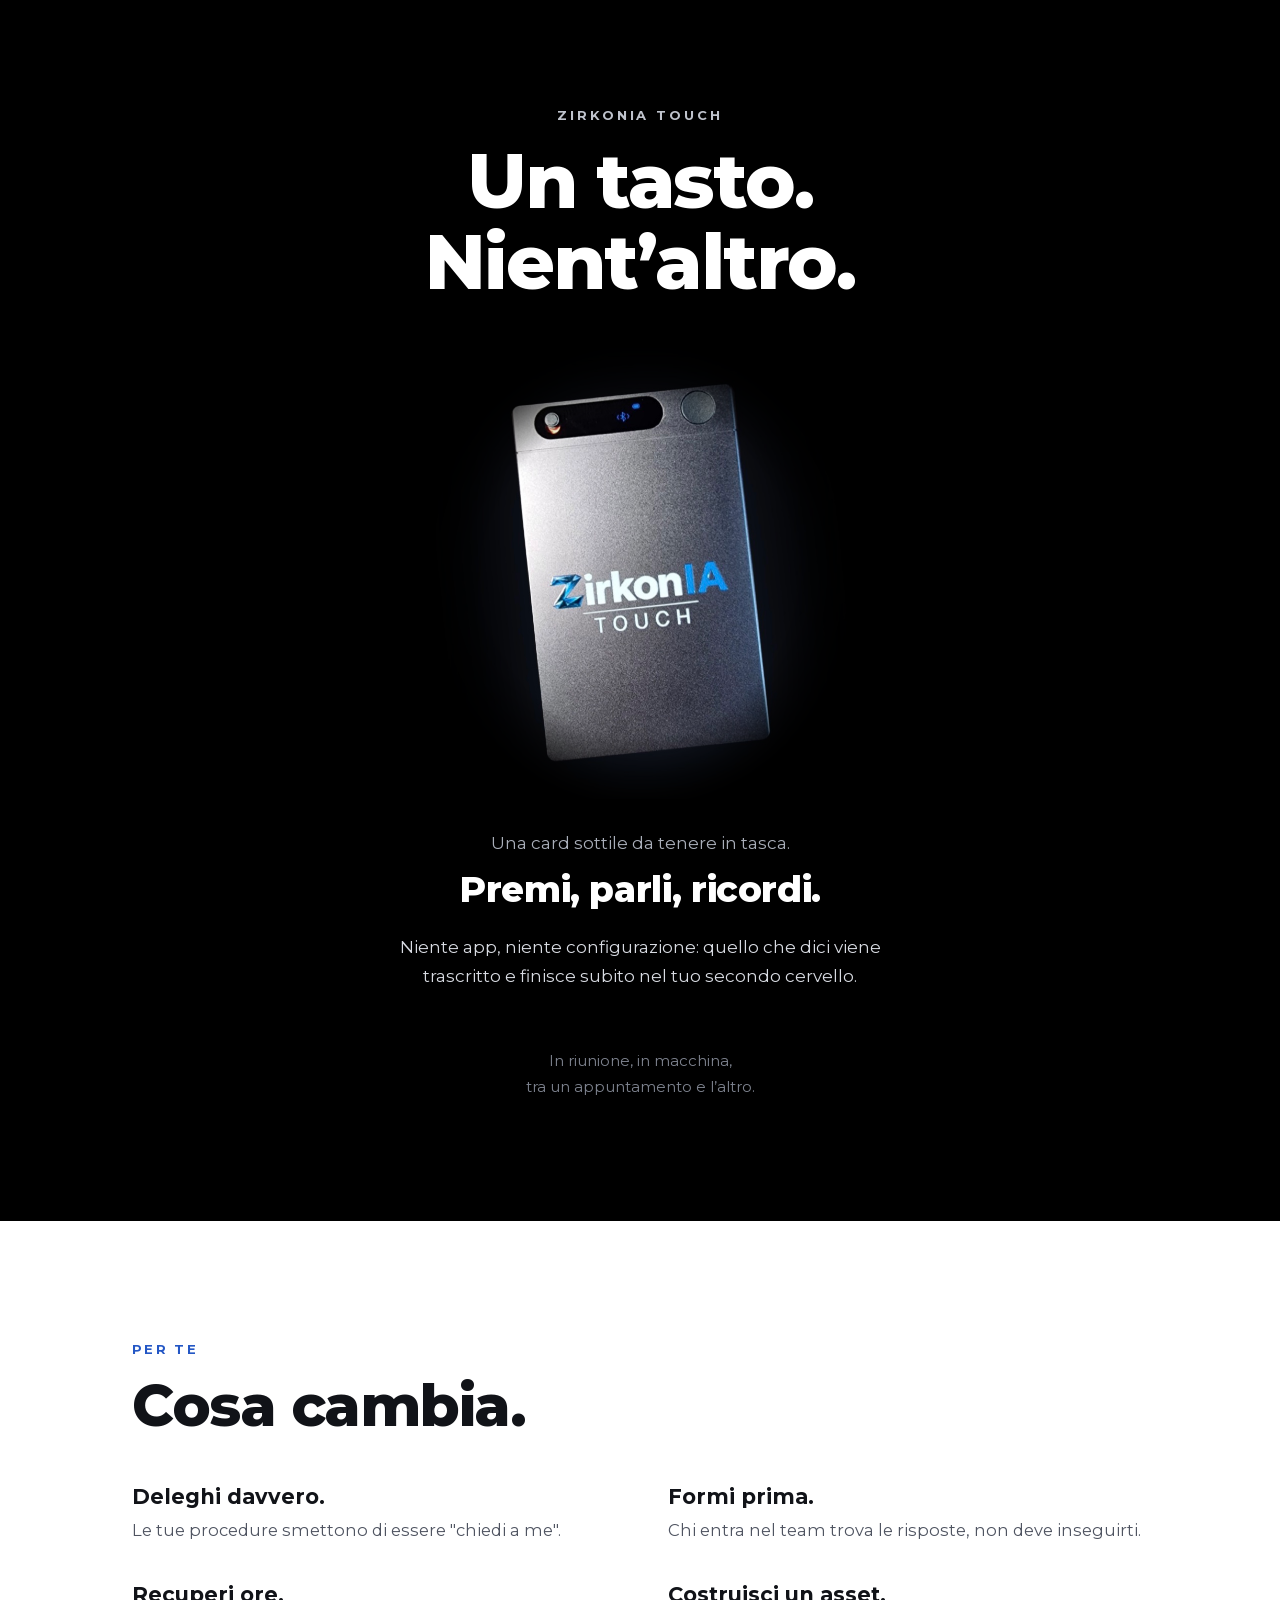
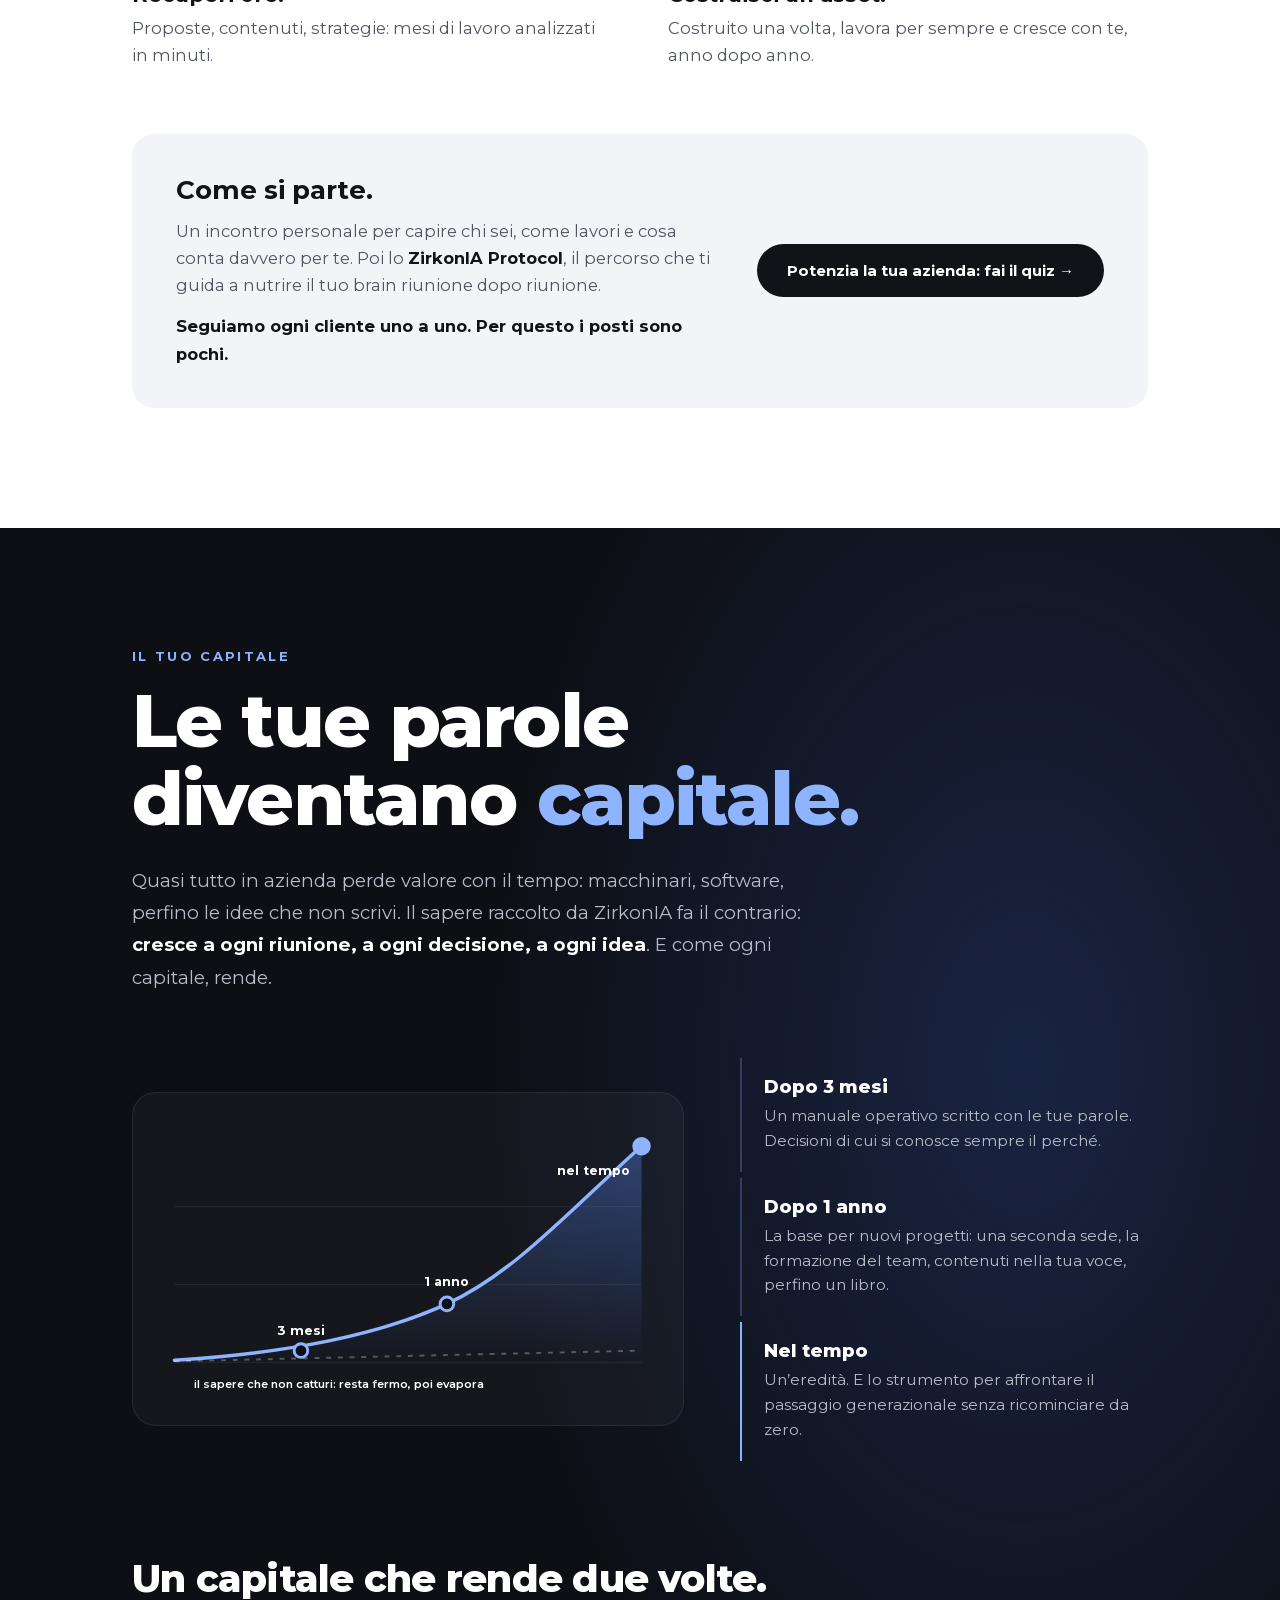
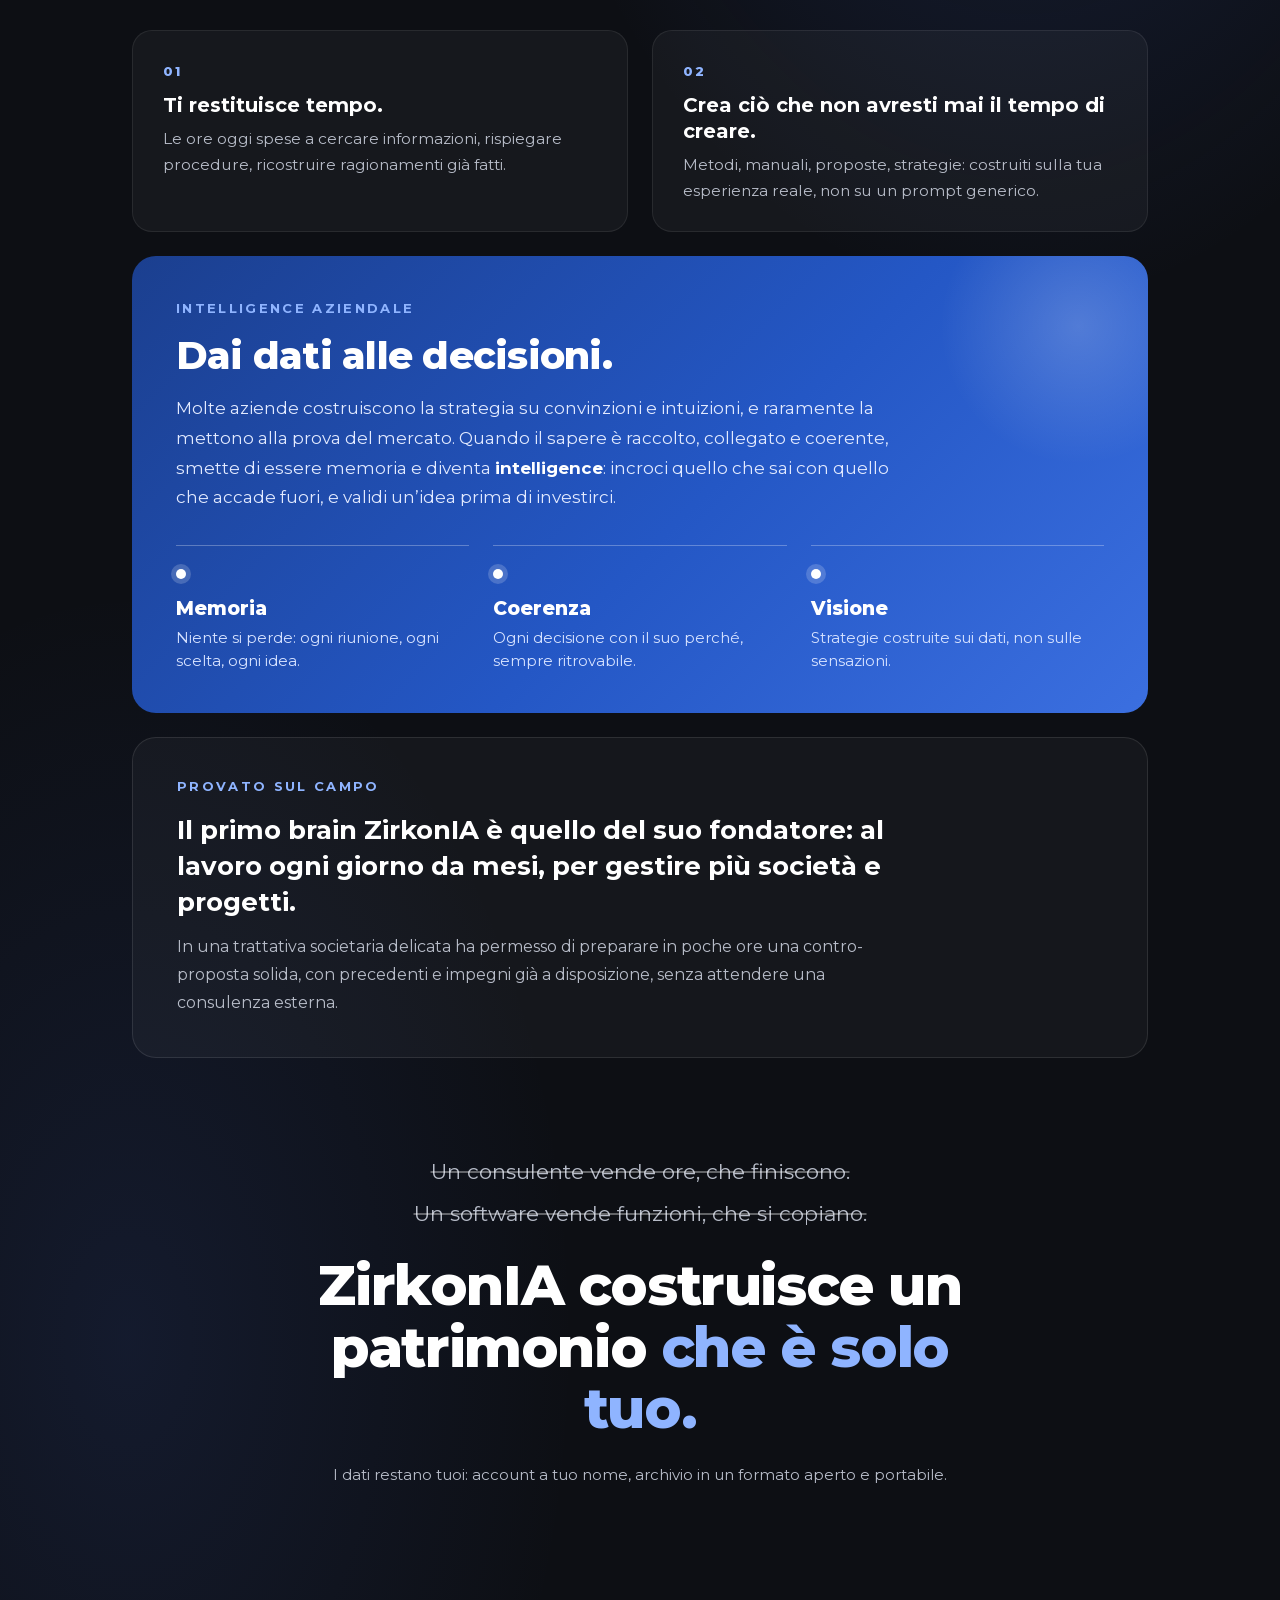
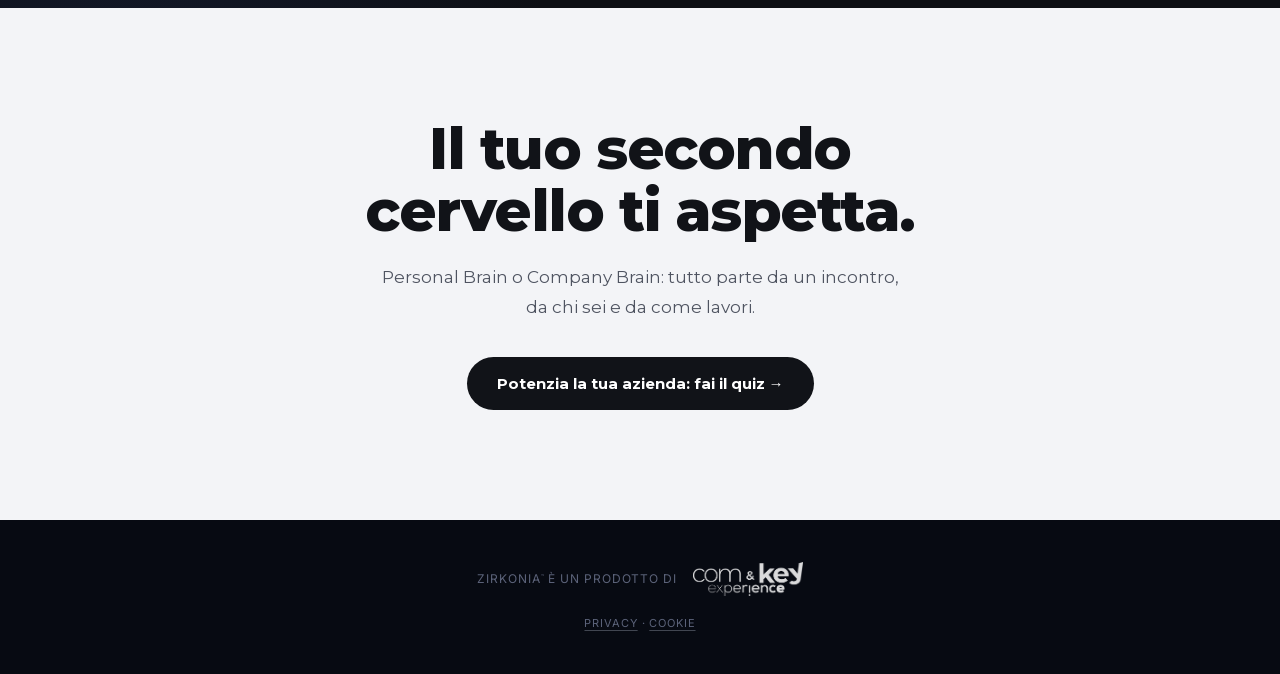
==== commit 039b3793: "ZirkonIA Score: WhatsApp con livello e punteggio, informative aggiornate - bottone finale: messaggio" ====
--- a/index.html
+++ b/index.html
@@ -1709,12 +1709,14 @@
     <ul>
     <li><strong>Dati tecnici di navigazione</strong>, come l'indirizzo IP e le informazioni sul browser, registrati dal fornitore di hosting quando visiti il sito.</li>
     <li><strong>Dati di contatto e contenuto dei messaggi</strong>, se scegli di scriverci su WhatsApp o per email: nome, numero di telefono o indirizzo email e quello che ci racconti di te e del tuo lavoro.</li>
+    <li><strong>Dati dello ZirkonIA™ Score</strong>, se compili il quiz su zirkonia.ai/quiz: nome, azienda, email, cellulare, le risposte alle dodici domande e il punteggio calcolato.</li>
     </ul>
-    <p>Il sito non ha moduli di raccolta dati. Le parole che puoi scrivere nel secondo cervello animato restano solo sul tuo schermo: non vengono inviate né salvate.</p>
+    <p>L'unico modulo di raccolta dati del sito è lo ZirkonIA™ Score: i dati servono a inviarti il report e a ricontattarti per la consulenza gratuita, come spiegato anche nella pagina del quiz. Le parole che puoi scrivere nel secondo cervello animato restano solo sul tuo schermo: non vengono inviate né salvate.</p>
     <h3>3. Perché li trattiamo e su quale base</h3>
     <ul>
     <li><strong>Far funzionare il sito e proteggerlo</strong> (dati tecnici di navigazione): legittimo interesse alla sicurezza e al corretto funzionamento del sito (art. 6.1.f GDPR).</li>
     <li><strong>Rispondere ai tuoi messaggi e valutare con te una possibile collaborazione</strong>: esecuzione di misure precontrattuali adottate su tua richiesta (art. 6.1.b).</li>
+    <li><strong>Inviarti il report dello ZirkonIA™ Score e ricontattarti per la consulenza gratuita</strong>: il tuo consenso, dato nel quiz, e le misure precontrattuali adottate su tua richiesta (art. 6.1.a e 6.1.b). Puoi revocare il consenso in qualsiasi momento.</li>
     <li><strong>Gestire l'eventuale incarico e rispettare gli obblighi di legge</strong>, per esempio fiscali e contabili: esecuzione del contratto e obbligo di legge (art. 6.1.b e 6.1.c).</li>
     <li><strong>Difendere i nostri diritti</strong> in caso di contestazioni: legittimo interesse (art. 6.1.f).</li>
     </ul>
@@ -1724,7 +1726,7 @@
     <ul>
     <li><strong>GitHub</strong> (GitHub Pages), per l'hosting del sito;</li>
     <li><strong>WhatsApp</strong> (Meta), se scegli di scriverci su WhatsApp;</li>
-    <li><strong>Google</strong> (Gmail), per la posta elettronica.</li>
+    <li><strong>Google</strong> (Gmail, Fogli, Drive e Apps Script), per la posta elettronica e per ricevere e conservare le risposte allo ZirkonIA™ Score e i relativi report.</li>
     </ul>
     <p>All'interno di Com &amp; Key Experience i dati sono letti solo dalle persone che gestiscono il rapporto con te. I dati possono essere comunicati ad autorità pubbliche solo quando la legge lo richiede.</p>
     <h3>5. Trasferimenti fuori dall'Unione europea</h3>
@@ -1732,7 +1734,7 @@
     <h3>6. Per quanto tempo conserviamo i dati</h3>
     <ul>
     <li><strong>Dati tecnici di navigazione</strong>: per il tempo stabilito dal fornitore di hosting per finalità di sicurezza.</li>
-    <li><strong>Messaggi e dati di contatto</strong>: per il tempo necessario a risponderti e a valutare una collaborazione e, se non nasce un incarico, al massimo per 24 mesi dall'ultimo contatto.</li>
+    <li><strong>Messaggi, dati di contatto e dati dello ZirkonIA™ Score</strong>: per il tempo necessario a risponderti e a valutare una collaborazione e, se non nasce un incarico, al massimo per 24 mesi dall'ultimo contatto.</li>
     <li><strong>Dati relativi a un incarico</strong> e documenti fiscali: per il periodo previsto dalla legge, di regola fino a 10 anni.</li>
     </ul>
     <h3>7. I tuoi diritti</h3>
@@ -1746,12 +1748,12 @@
     </ul>
     <p>Hai inoltre il diritto di presentare reclamo al Garante per la protezione dei dati personali (www.garanteprivacy.it).</p>
     <h3>8. Conferimento dei dati</h3>
-    <p>Scriverci è una tua libera scelta. Se decidi di contattarci, ci servono i dati di contatto per poterti rispondere.</p>
+    <p>Scriverci o compilare lo ZirkonIA™ Score è una tua libera scelta. Se decidi di farlo, ci servono i dati di contatto per poterti rispondere o inviarti il report.</p>
     <h3>9. Sicurezza</h3>
     <p>Adottiamo misure adeguate a proteggere i dati, come l'uso di fornitori affidabili e l'accesso protetto ai nostri strumenti, e li usiamo solo per le finalità indicate in questa informativa.</p>
     <h3>10. Modifiche all'informativa</h3>
     <p>Se questa informativa cambia, pubblicheremo la nuova versione su questa pagina, con la data di aggiornamento.</p>
-    <p class="lgl-date">Data di ultimo aggiornamento: 12 ottobre 2026</p>
+    <p class="lgl-date">Data di ultimo aggiornamento: 15 novembre 2026</p>
   </div>
 </div>
 </div>
@@ -1764,11 +1766,12 @@
     <p>Per questo non ti chiediamo alcun consenso e non trovi un banner dei cookie.</p>
     <h3>Nessun servizio esterno al caricamento della pagina</h3>
     <p>I caratteri tipografici sono ospitati sul sito stesso: quando apri la pagina, il tuo browser non si collega a servizi di terze parti. Il fornitore di hosting registra dati tecnici come l'indirizzo IP per motivi di sicurezza, come spiegato nell'informativa sulla privacy.</p>
+    <p>Se compili lo ZirkonIA™ Score, solo quando premi il pulsante finale il tuo browser invia le risposte a Google (Apps Script), che le registra per nostro conto. È un invio che fai tu: non installa cookie e non salva nulla sul tuo dispositivo.</p>
     <h3>Link esterni</h3>
     <p>Il sito contiene link verso servizi esterni, come WhatsApp per contattarci e il sito di Com &amp; Key Experience. Se li apri, quei servizi possono usare cookie propri, secondo le loro informative.</p>
     <h3>Le parole nel secondo cervello animato</h3>
     <p>Quello che scrivi nel secondo cervello animato resta solo sul tuo schermo: non viene salvato né inviato e sparisce quando ricarichi la pagina.</p>
-    <p class="lgl-date">Data di ultimo aggiornamento: 12 ottobre 2026</p>
+    <p class="lgl-date">Data di ultimo aggiornamento: 15 novembre 2026</p>
   </div>
 </div>
 </div>
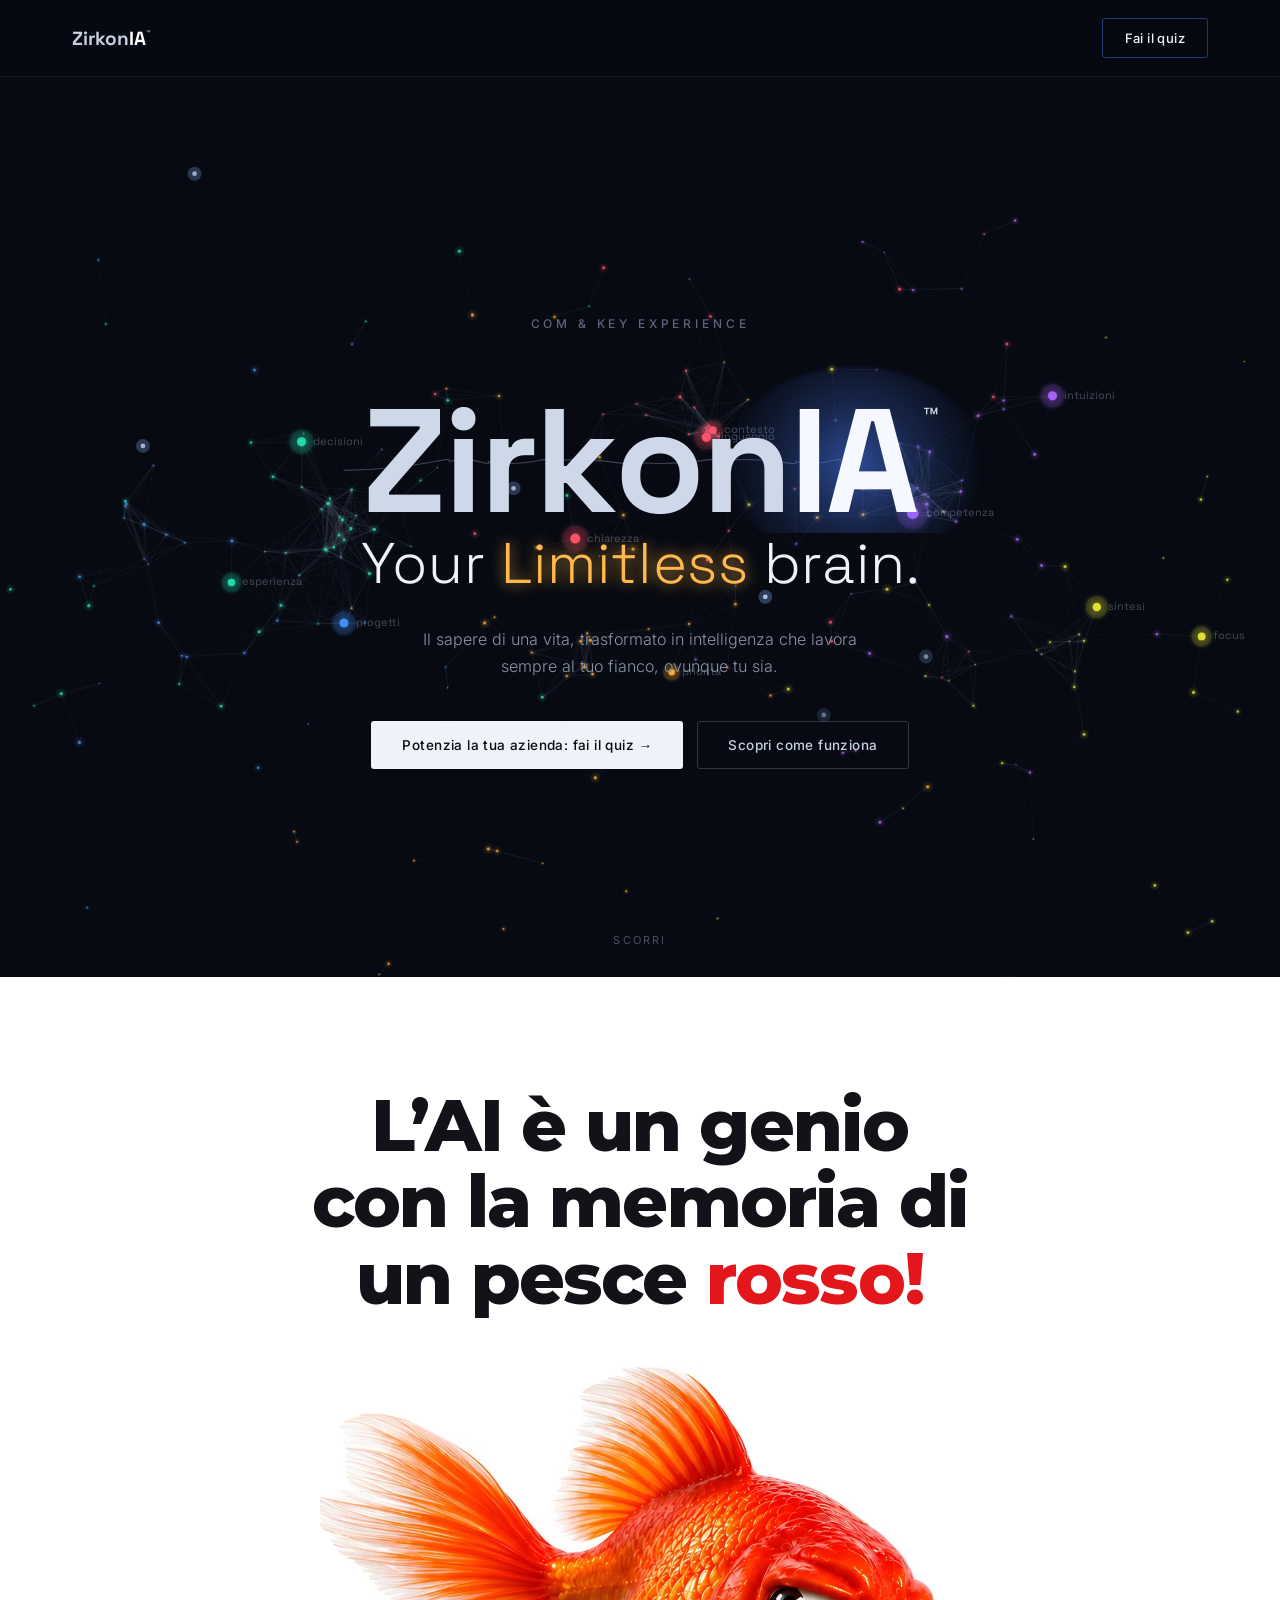
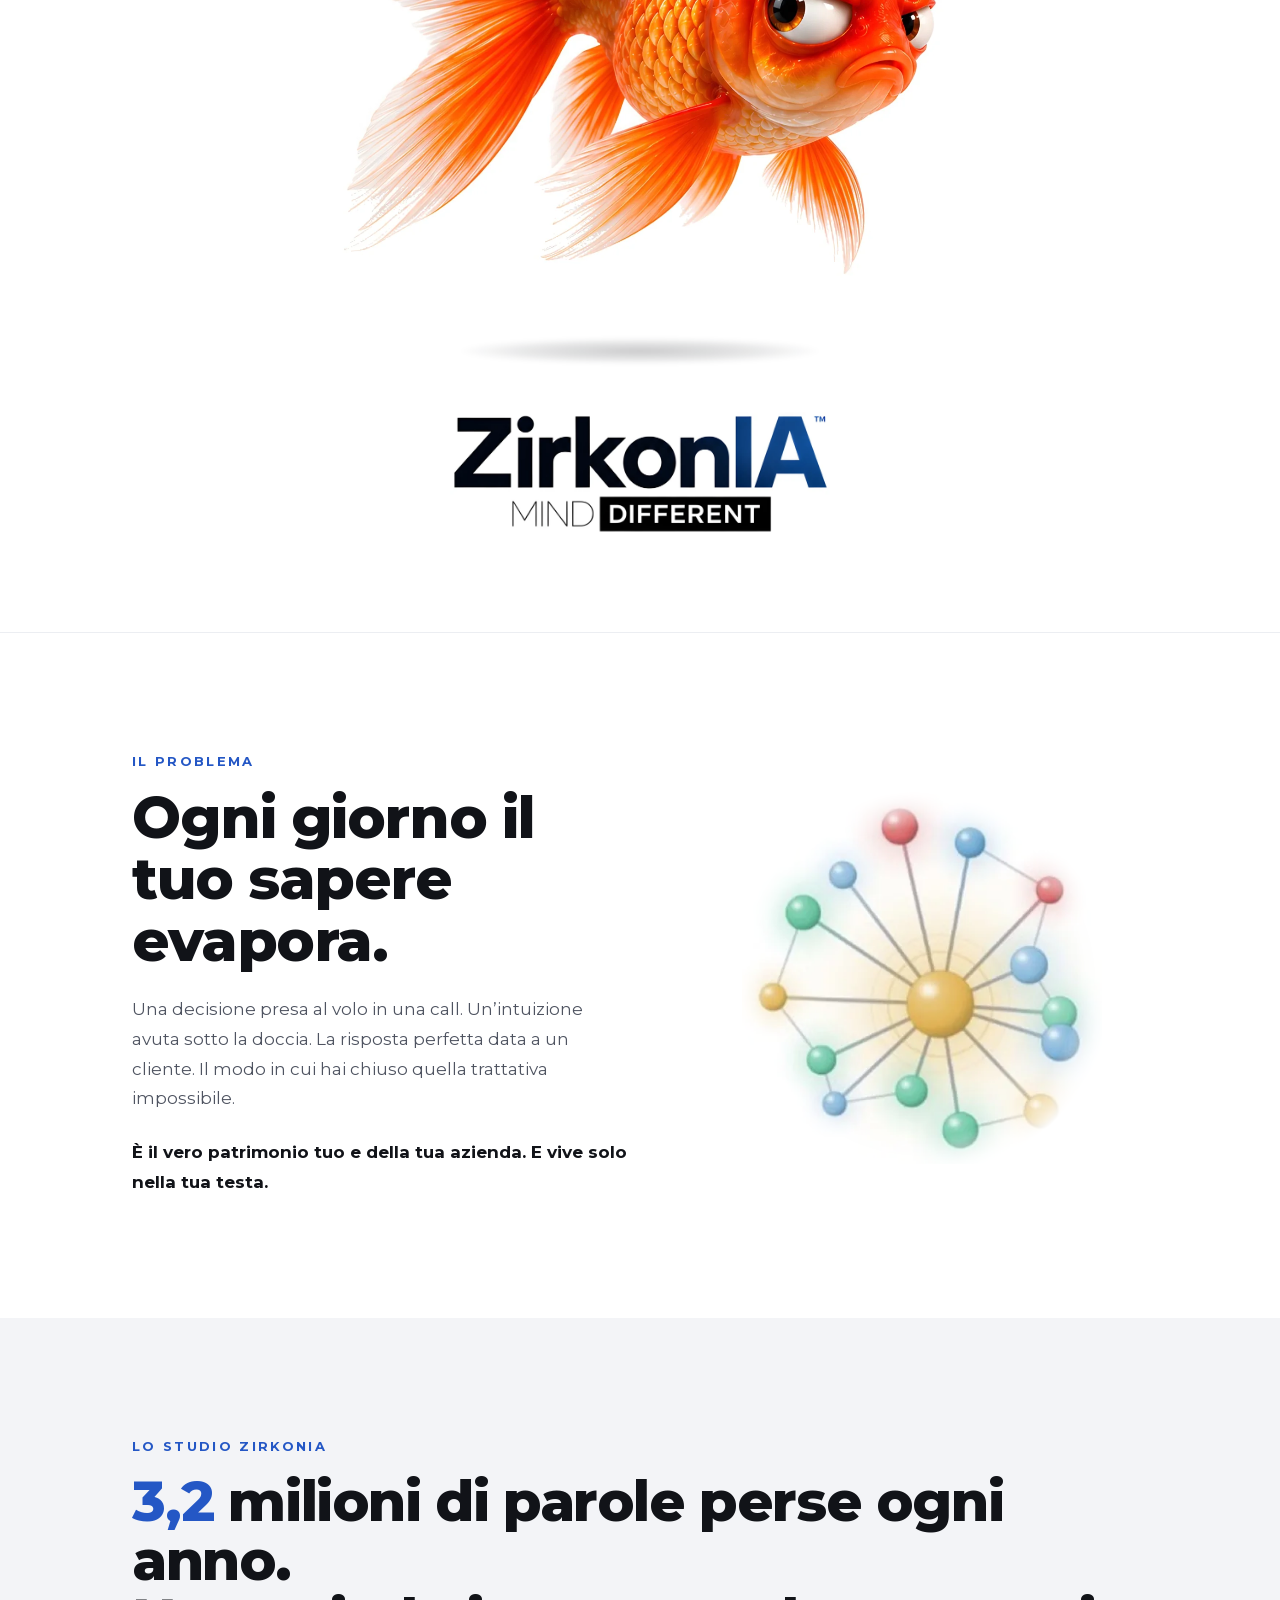
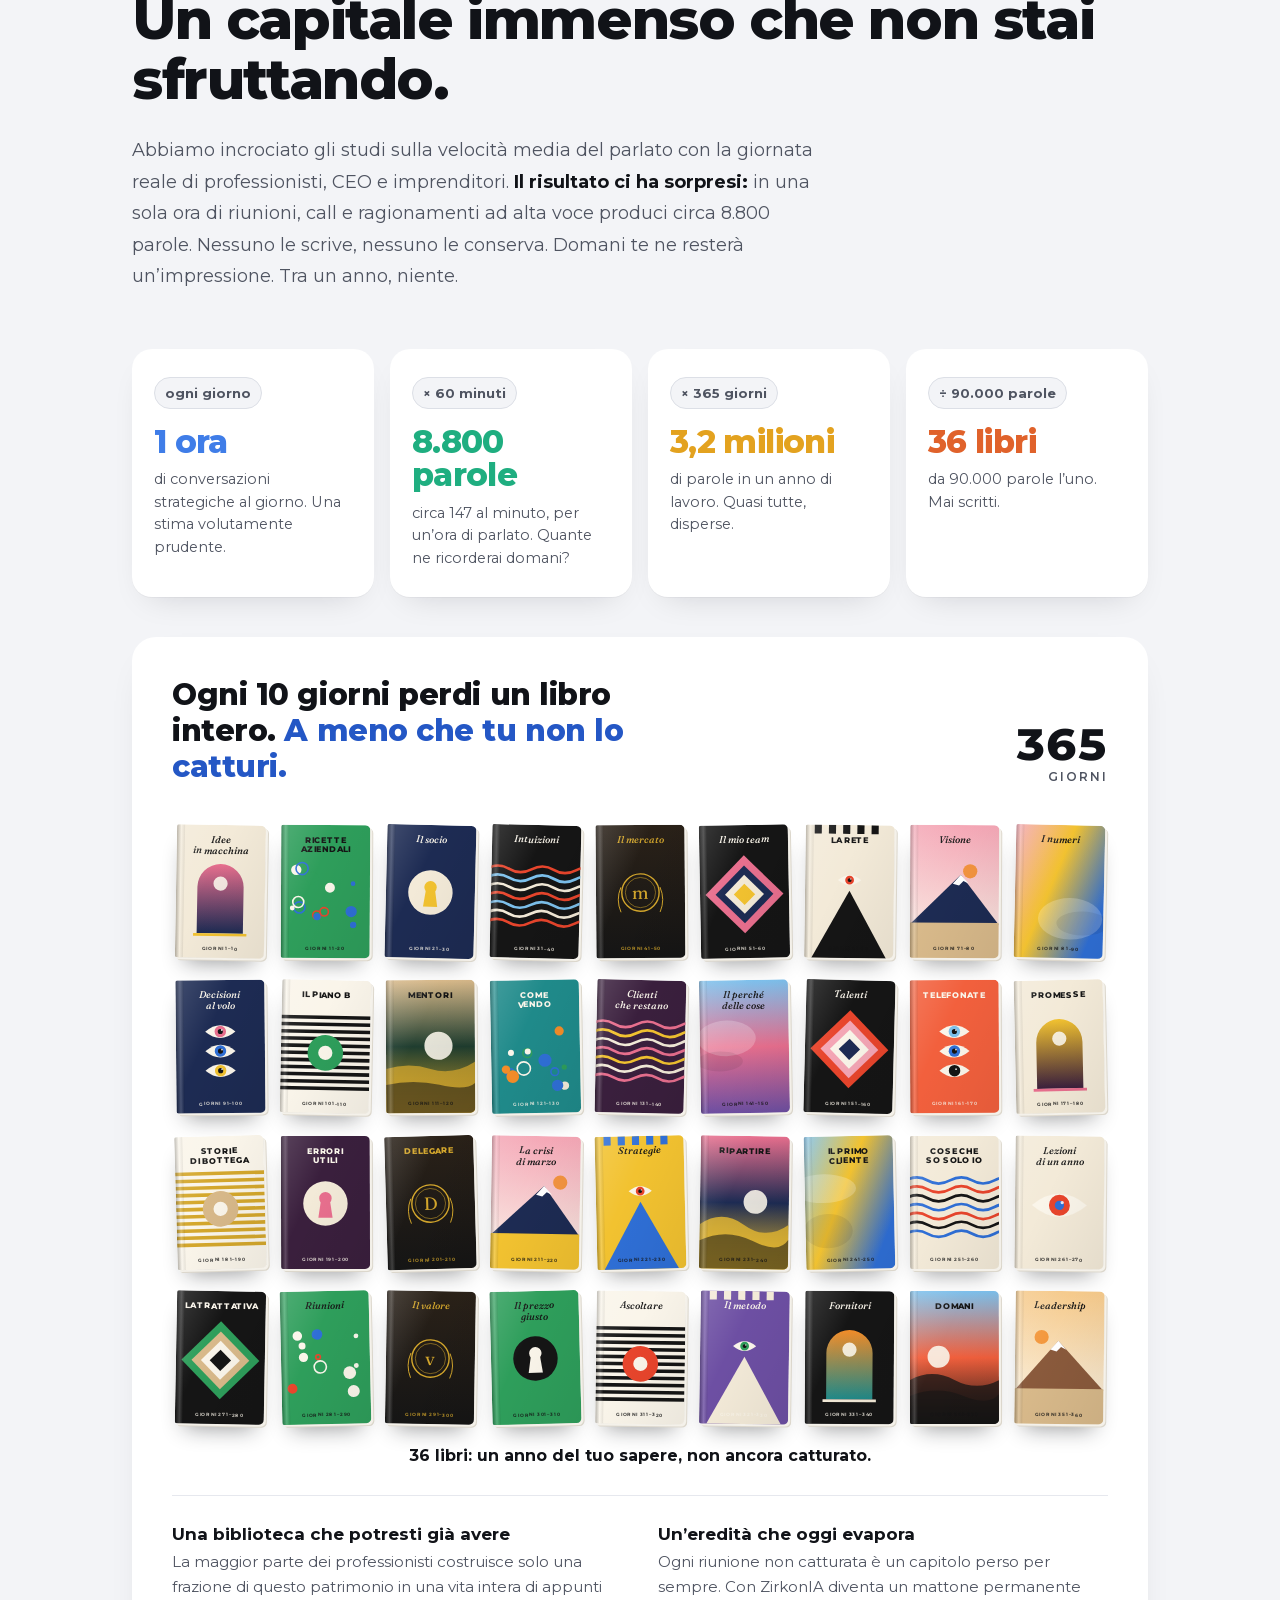
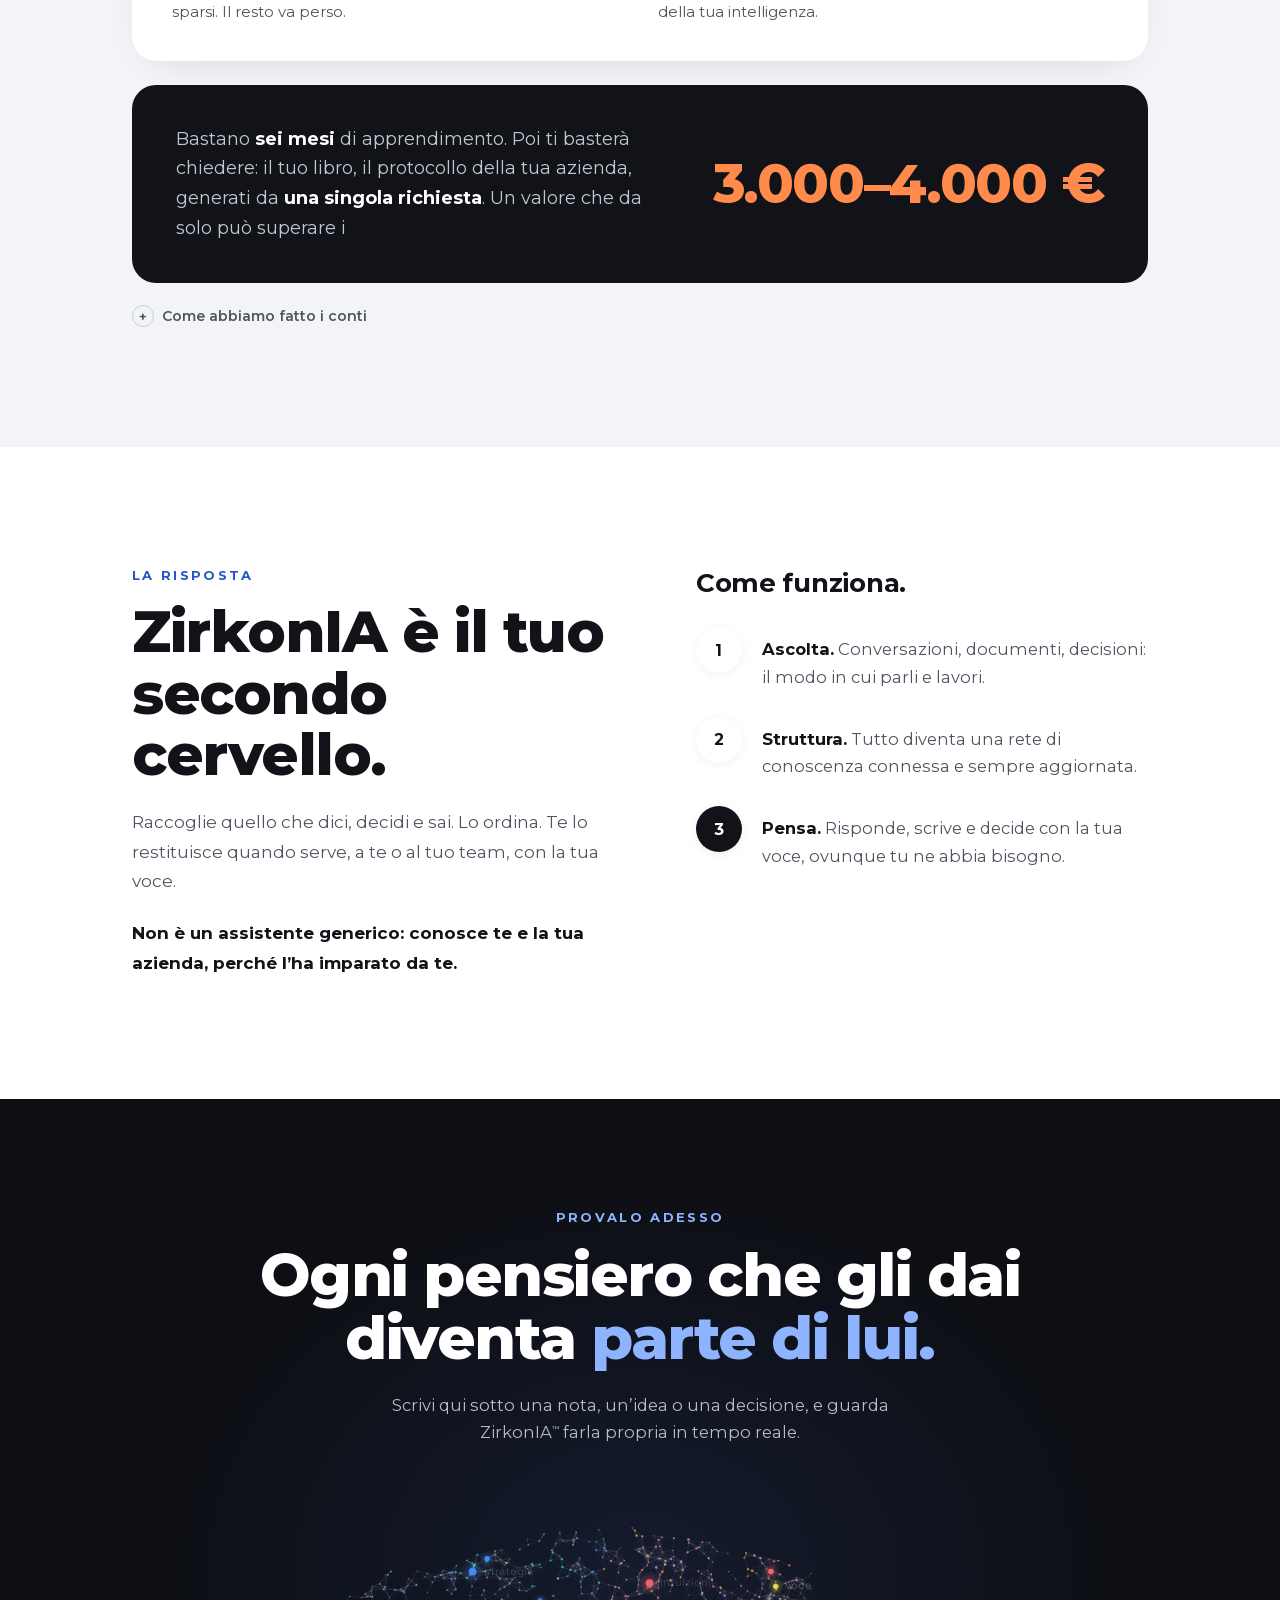
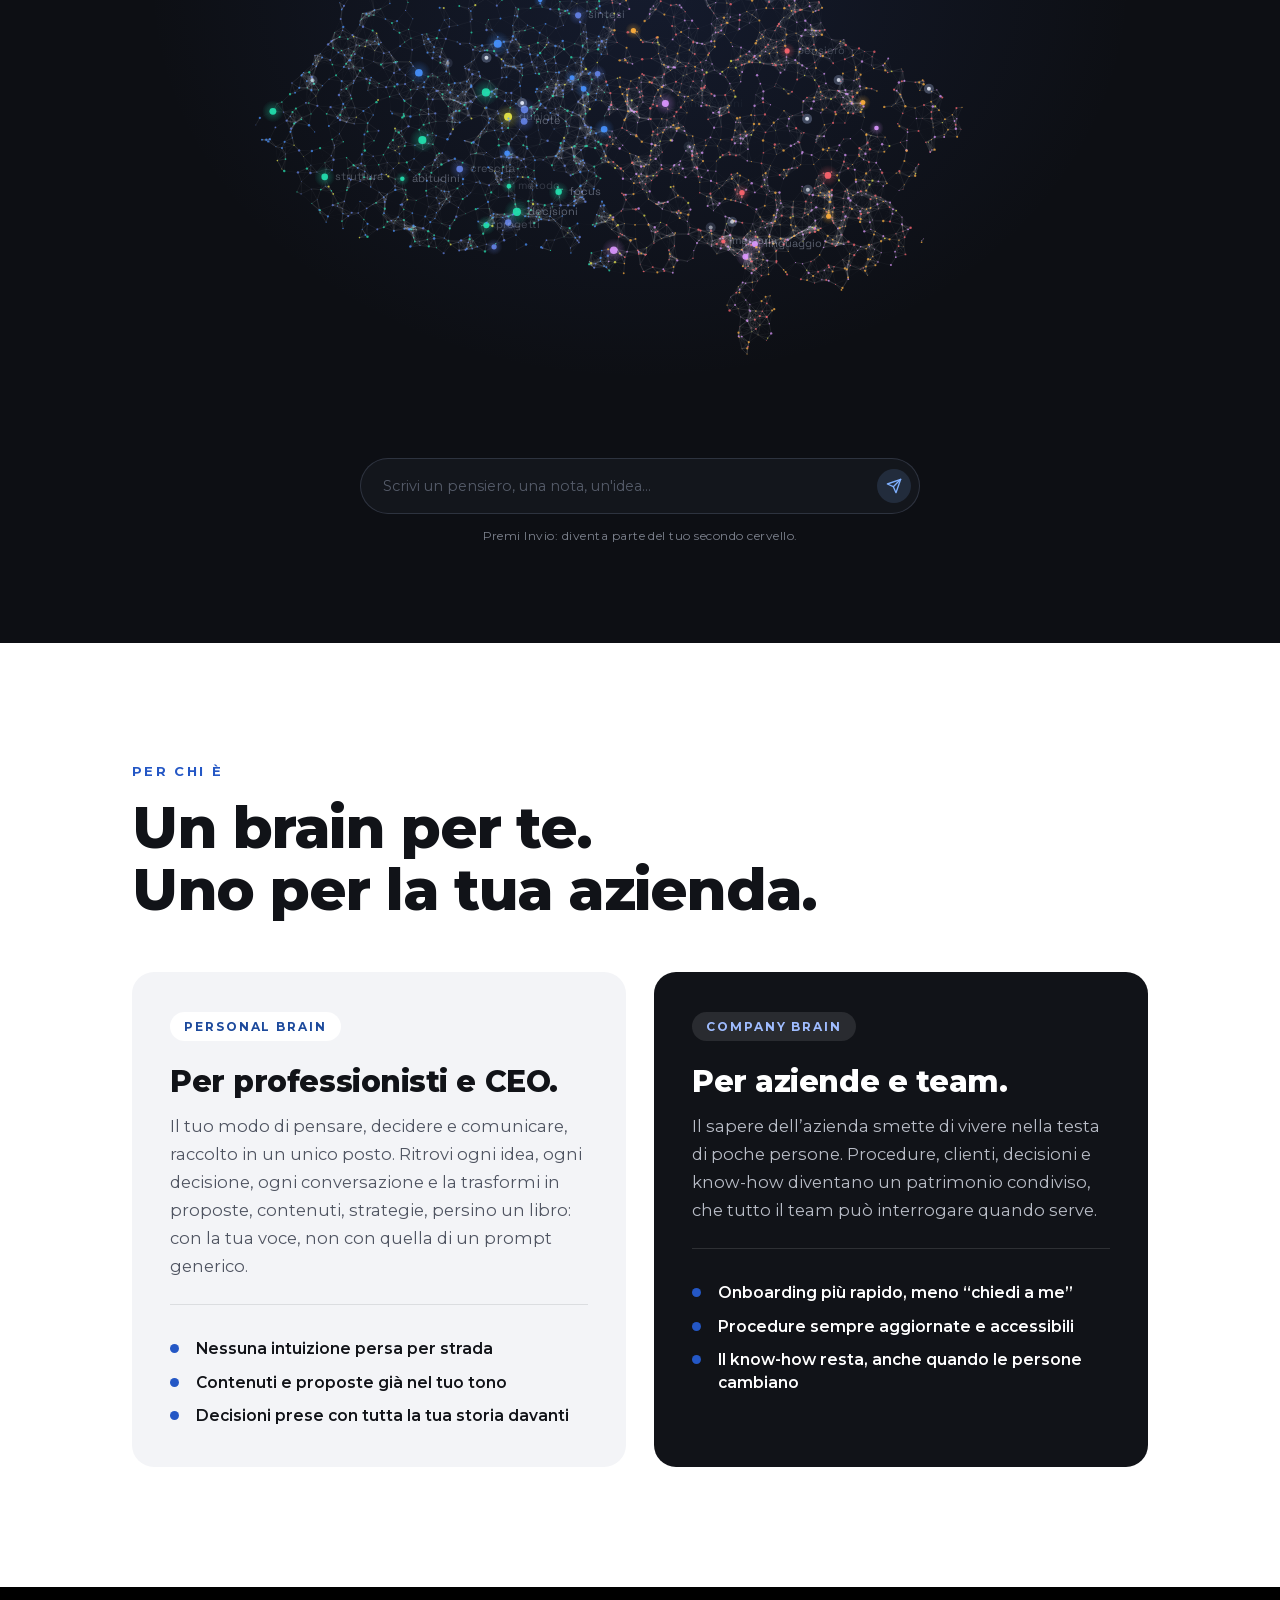
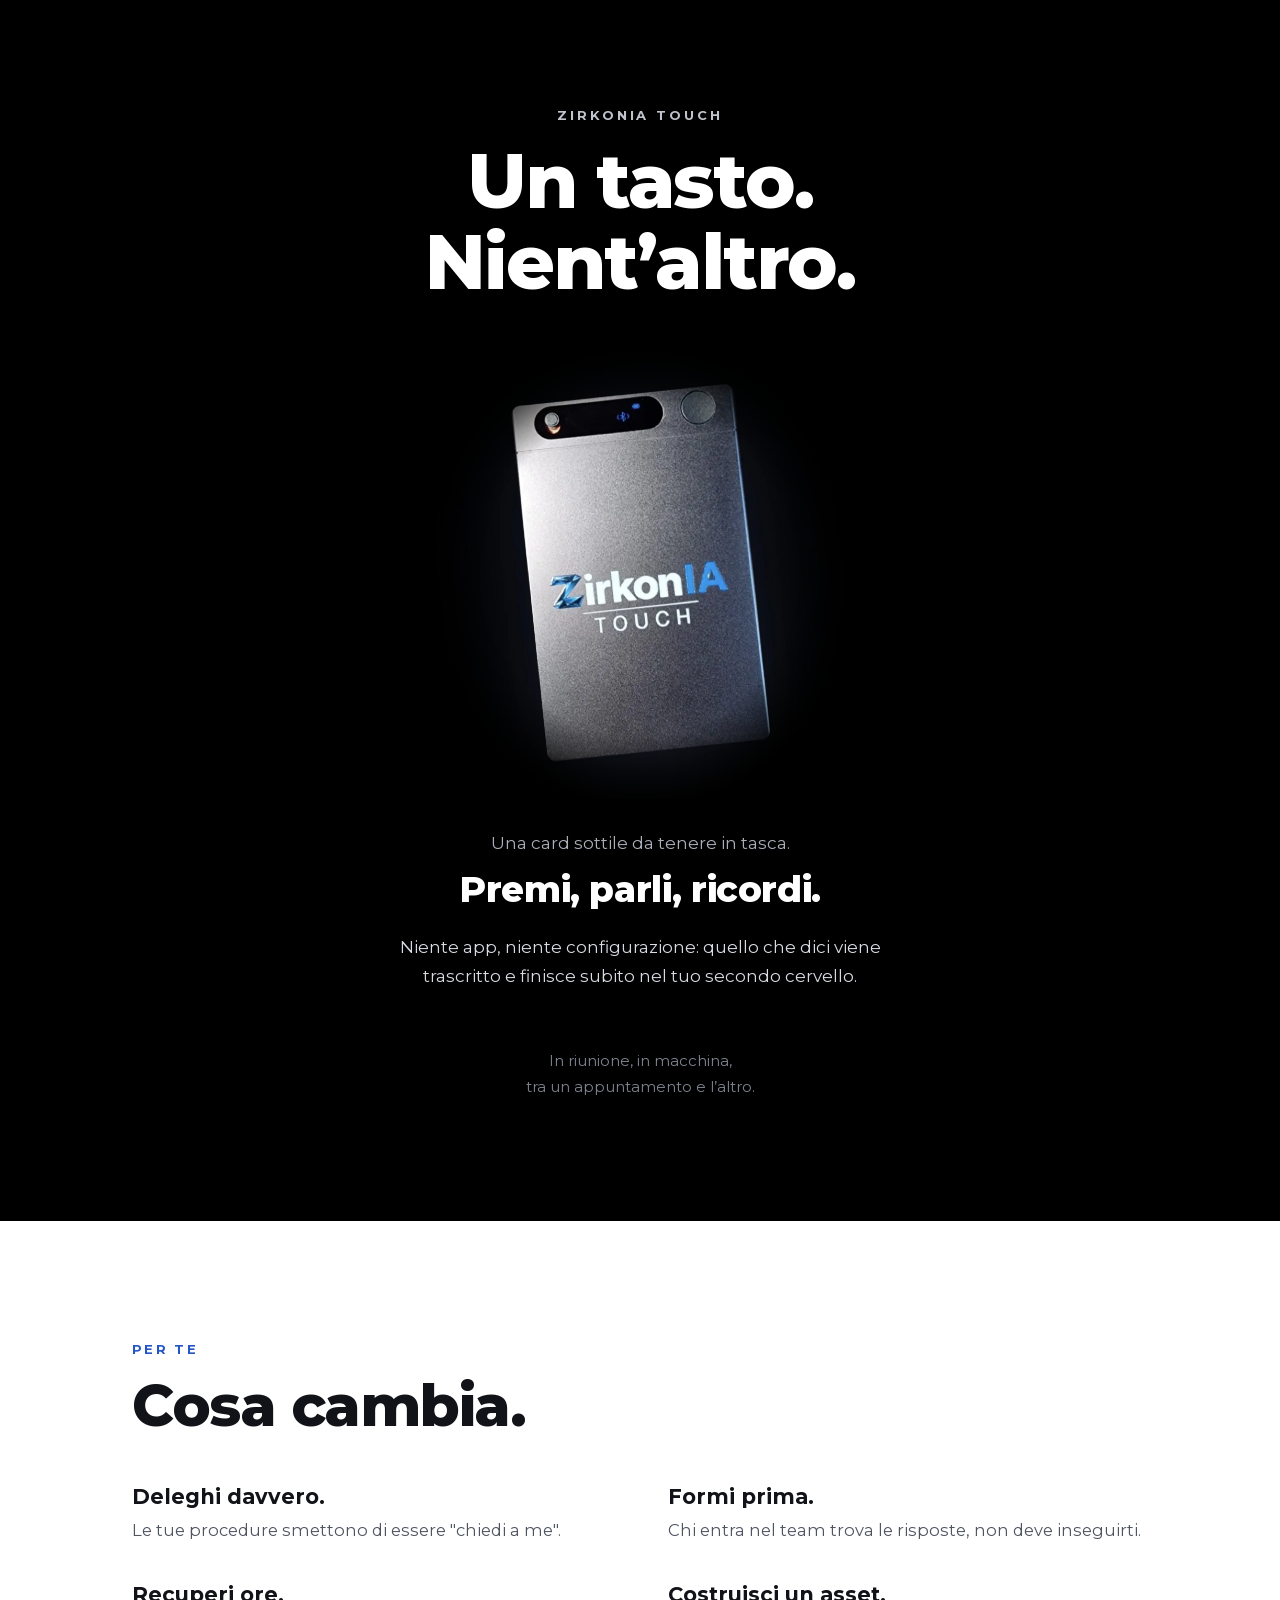
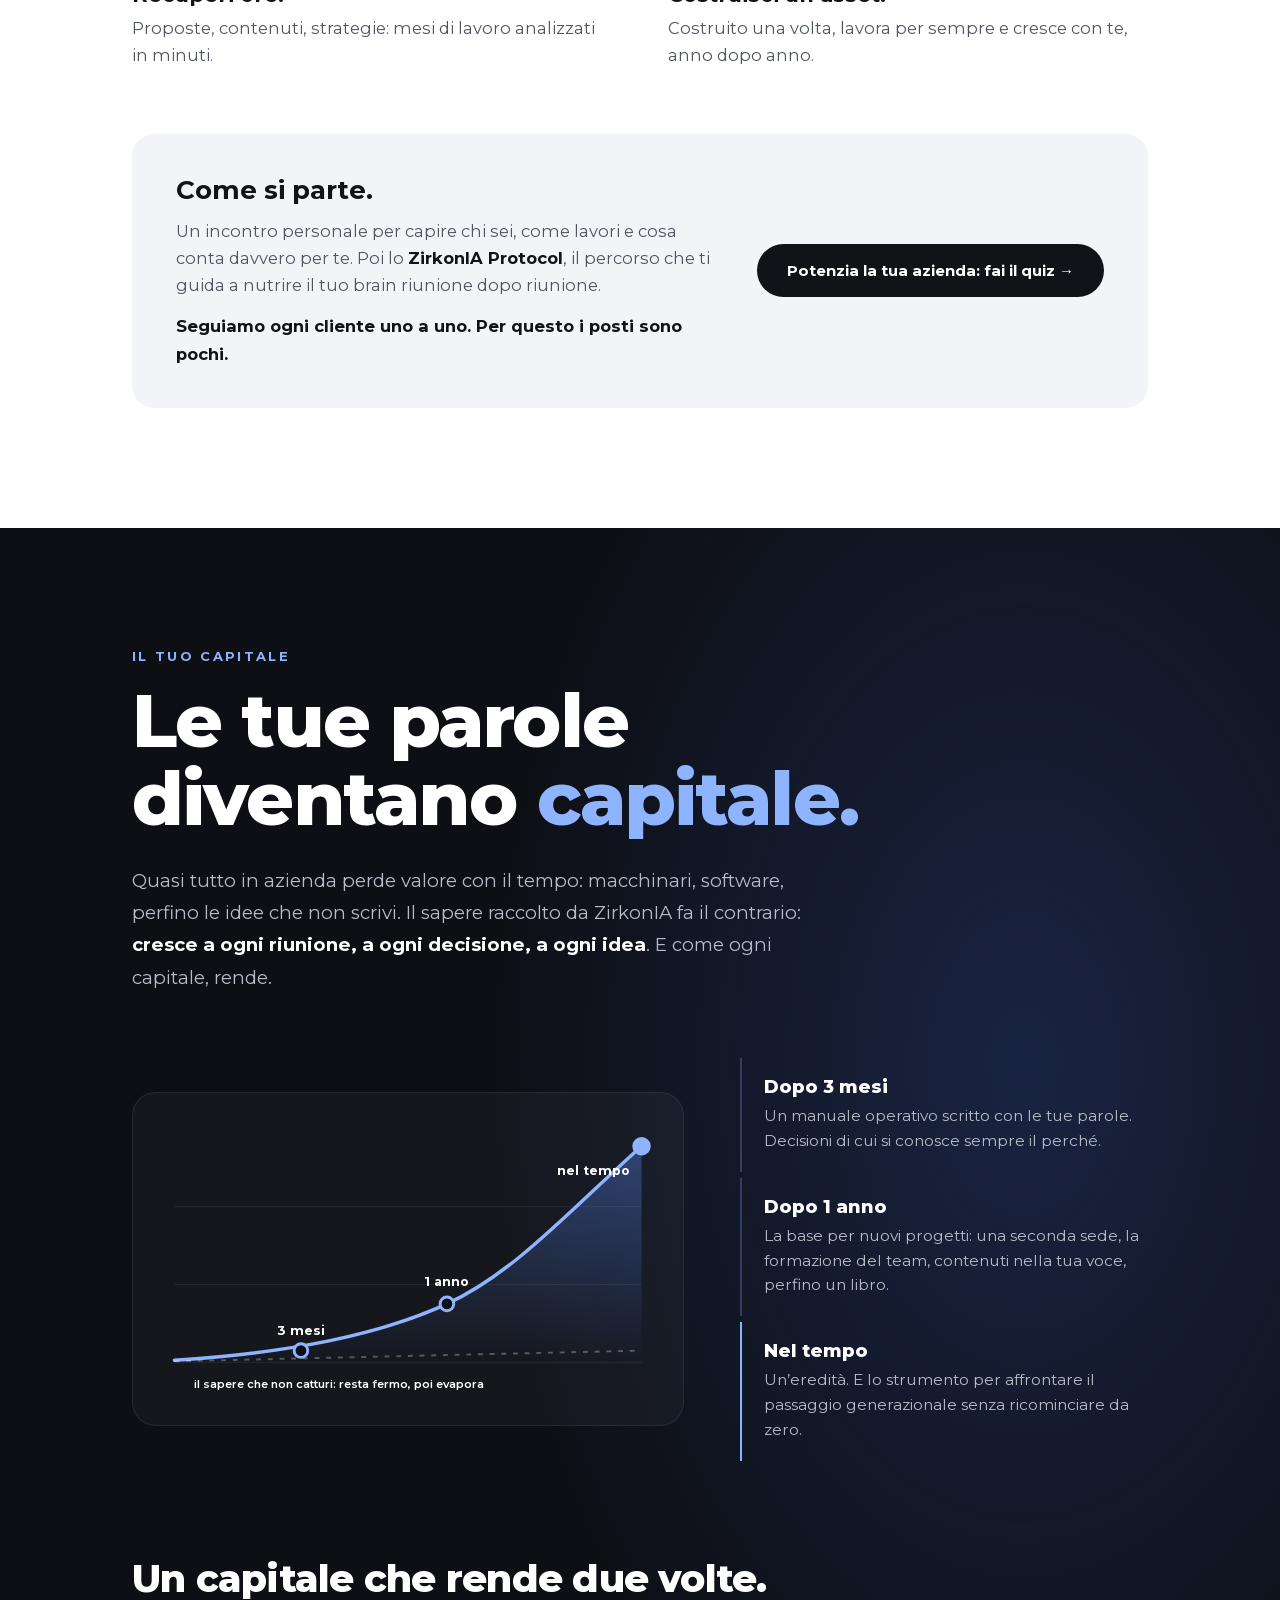
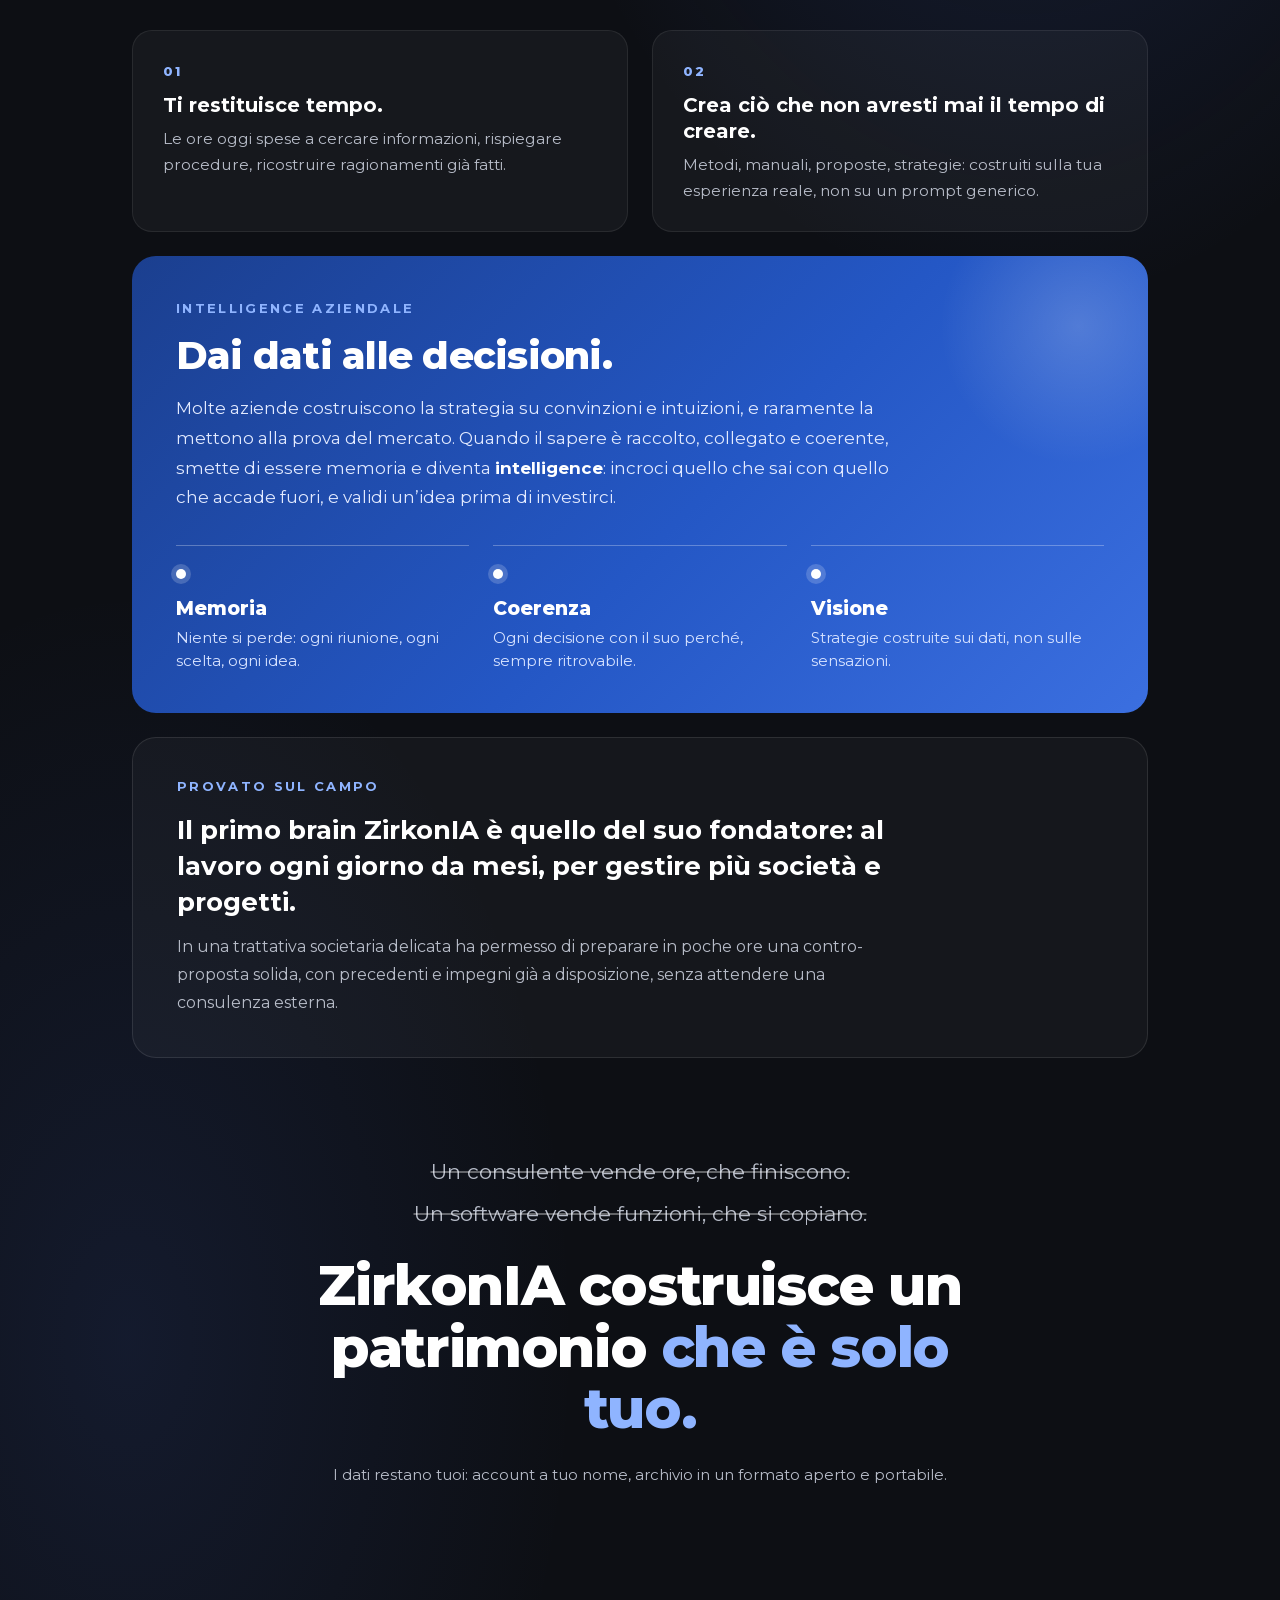
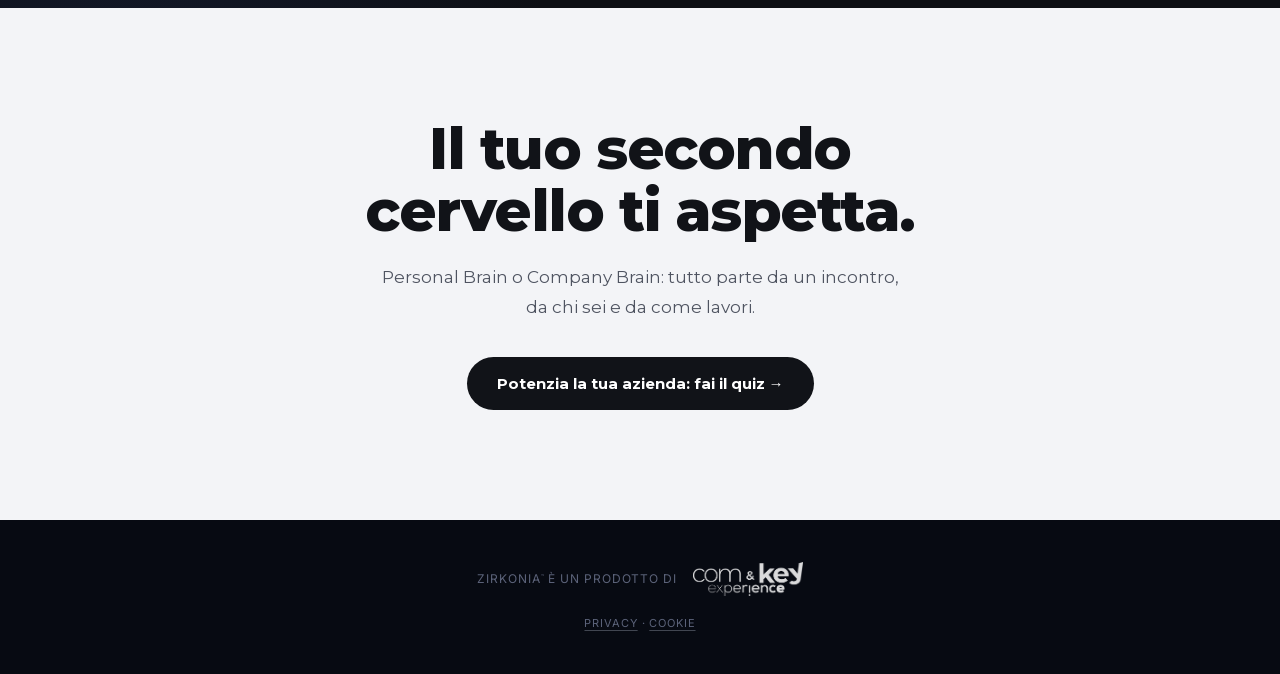
==== commit 3fdb3793: "SEO interna: immagini WebP con caricamento differito, H1 descrittivo, main, data-nosnippet sulle inf" ====
--- a/index.html
+++ b/index.html
@@ -51,13 +51,16 @@
       "inLanguage": "it-IT",
       "isPartOf": { "@id": "https://zirkonia.ai/#website" },
       "about": { "@id": "https://zirkonia.ai/#service" },
-      "primaryImageOfPage": "https://zirkonia.ai/og-image.png"
+      "primaryImageOfPage": "https://zirkonia.ai/og-image.png",
+      "dateModified": "2026-11-15",
+      "significantLink": "https://zirkonia.ai/quiz/"
     },
     {
       "@type": "Service",
       "@id": "https://zirkonia.ai/#service",
       "name": "ZirkonIA",
       "serviceType": "Secondo cervello basato su intelligenza artificiale",
+      "alternateName": ["ZirkonIA Personal Brain", "ZirkonIA Company Brain"],
       "description": "Il sapere di una vita, trasformato in intelligenza che lavora sempre al tuo fianco, ovunque tu sia.",
       "audience": { "@type": "BusinessAudience", "audienceType": "Imprenditori, professionisti e team" },
       "areaServed": { "@type": "Country", "name": "Italia" },
@@ -71,6 +74,7 @@
       "name": "Com & Key Experience",
       "legalName": "CristianoGMusa di Giuseppe Musa",
       "url": "https://communikey-experience.it/",
+      "logo": "https://zirkonia.ai/com-key-logo.webp",
       "vatID": "IT03643440922",
       "address": {
         "@type": "PostalAddress",
@@ -179,7 +183,7 @@
     padding: 18px 32px;
     display:flex; align-items:center; justify-content:space-between;
   }
-  .nav-logo{
+  .nav-logo{ text-decoration:none;
     font-family:'Space Grotesk', sans-serif;
     font-weight: 700;
     font-size: 19px;
@@ -1141,16 +1145,17 @@
 
 <header class="nav">
   <div class="nav-inner">
-    <div class="nav-logo">Zirkon<span class="ia">IA</span><sup class="tm">™</sup></div>
+    <a class="nav-logo" href="#hero" aria-label="ZirkonIA, torna all'inizio">Zirkon<span class="ia">IA</span><sup class="tm">™</sup></a>
     <a class="nav-cta" href="quiz/">Fai il quiz</a>
   </div>
 </header>
 
+<main id="contenuto">
 <section class="hero" id="hero">
   <canvas class="graph-canvas" id="heroGraph"></canvas>
   <div class="hero-inner">
     <div class="eyebrow">Com &amp; Key Experience</div>
-    <h1 class="wordmark-wrap"><span class="sr-only">ZirkonIA</span><canvas id="wordmarkCanvas" aria-hidden="true"></canvas></h1>
+    <h1 class="wordmark-wrap"><span class="sr-only">ZirkonIA, il secondo cervello per imprenditori e professionisti</span><canvas id="wordmarkCanvas" aria-hidden="true"></canvas></h1>
     <div class="payoff">Your <span class="limitless-glow">Limitless</span> brain.</div>
     <p class="hero-sub">Il sapere di una vita, trasformato in intelligenza che lavora sempre al tuo fianco, ovunque tu sia.</p>
     <div class="cta-row">
@@ -1172,12 +1177,12 @@
       <h2 class="rv">L’AI è un genio con la memoria di un pesce <span class="rosso">rosso!</span></h2>
       <div class="fish-wrap rv d1">
         <div class="fish-swim">
-          <img class="fish-static" src="img/pesce-rosso.jpg" alt="Un pesce rosso imbronciato: l’AI che dimentica tutto" width="1400" height="1173">
+          <img class="fish-static" src="img/pesce-rosso.webp" loading="lazy" decoding="async" alt="Un pesce rosso imbronciato: l’AI che dimentica tutto" width="1400" height="1173">
           <canvas class="fish-gl" width="1400" height="1173" aria-hidden="true"></canvas>
         </div>
         <div class="fish-shadow" aria-hidden="true"></div>
       </div>
-      <img class="brandmark rv d2" src="img/logo-mind-different.png" alt="ZirkonIA — Mind Different" width="890" height="280">
+      <img class="brandmark rv d2" src="img/logo-mind-different.webp" loading="lazy" decoding="async" alt="ZirkonIA — Mind Different" width="890" height="280">
     </div>
   </section>
 
@@ -1191,7 +1196,7 @@
           <p class="rv d2">Una decisione presa al volo in una call. Un’intuizione avuta sotto la doccia. La risposta perfetta data a un cliente. Il modo in cui hai chiuso quella trattativa impossibile.</p>
           <p class="rv d3"><strong>È il vero patrimonio tuo e della tua azienda. E vive solo nella tua testa.</strong></p>
         </div>
-        <img class="molecule rv d1" src="img/rete-sapere.jpg" alt="La rete del tuo sapere" width="500" height="525">
+        <img class="molecule rv d1" src="img/rete-sapere.webp" loading="lazy" decoding="async" alt="La rete del tuo sapere: conversazioni, documenti e decisioni collegati nel secondo cervello ZirkonIA" width="495" height="520">
       </div>
     </div>
   </section>
@@ -1314,7 +1319,7 @@
     <div class="pg-inner">
       <span class="pg-kicker rv">ZirkonIA Touch</span>
       <h2 class="rv d1">Un tasto.<br>Nient’altro.</h2>
-      <img class="card rv d2" src="img/zirkonia-touch.jpg" alt="ZirkonIA Touch, la card con un solo tasto" width="880" height="900">
+      <img class="card rv d2" src="img/zirkonia-touch.webp" loading="lazy" decoding="async" alt="ZirkonIA Touch, la card con un solo tasto per registrare e catturare le tue conversazioni" width="879" height="900">
       <p class="t-sub rv">Una card sottile da tenere in tasca.</p>
       <div class="t-claim rv d1">Premi, parli, ricordi.</div>
       <p class="t-body rv d2">Niente app, niente configurazione: quello che dici viene trascritto e finisce subito nel tuo secondo cervello.</p>
@@ -1422,6 +1427,7 @@
   </section>
 
 </div>
+</main>
 
 <script>
 /* reveal + contatore del blocco pieghevole */
@@ -1691,13 +1697,13 @@
 <footer>
   <a class="footer-brand" href="https://communikey-experience.it" target="_blank" rel="noopener">
     <span>ZirkonIA<sup class="tm">™</sup> è un prodotto di</span>
-    <img src="com-key-logo.webp" width="485" height="150" alt="Com &amp; Key Experience">
+    <img src="com-key-logo.webp" loading="lazy" decoding="async" width="485" height="150" alt="Com &amp; Key Experience">
   </a>
   <div class="footer-legal"><button type="button" class="lgl-link" data-lgl-open="lgl-privacy">Privacy</button> · <button type="button" class="lgl-link" data-lgl-open="lgl-cookie">Cookie</button></div>
 </footer>
 
 <!-- PRIVACY E COOKIE (bozza da far verificare a un professionista; testo allineato alla nota del brain «ZirkonIA - Informativa Privacy e Cookie della Landing (bozza)», ricavata da quella di Com & Key) -->
-<div class="lgl-overlay" id="lgl-privacy" hidden>
+<div class="lgl-overlay" id="lgl-privacy" hidden data-nosnippet>
 <div class="lgl-dialog" role="dialog" aria-modal="true" aria-labelledby="lgl-privacy-t">
   <div class="lgl-head"><h2 id="lgl-privacy-t">Informativa sulla privacy</h2><button type="button" class="lgl-close" aria-label="Chiudi" data-lgl-close>✕</button></div>
   <div class="lgl-body">
@@ -1757,7 +1763,7 @@
   </div>
 </div>
 </div>
-<div class="lgl-overlay" id="lgl-cookie" hidden>
+<div class="lgl-overlay" id="lgl-cookie" hidden data-nosnippet>
 <div class="lgl-dialog" role="dialog" aria-modal="true" aria-labelledby="lgl-cookie-t">
   <div class="lgl-head"><h2 id="lgl-cookie-t">Cookie</h2><button type="button" class="lgl-close" aria-label="Chiudi" data-lgl-close>✕</button></div>
   <div class="lgl-body">
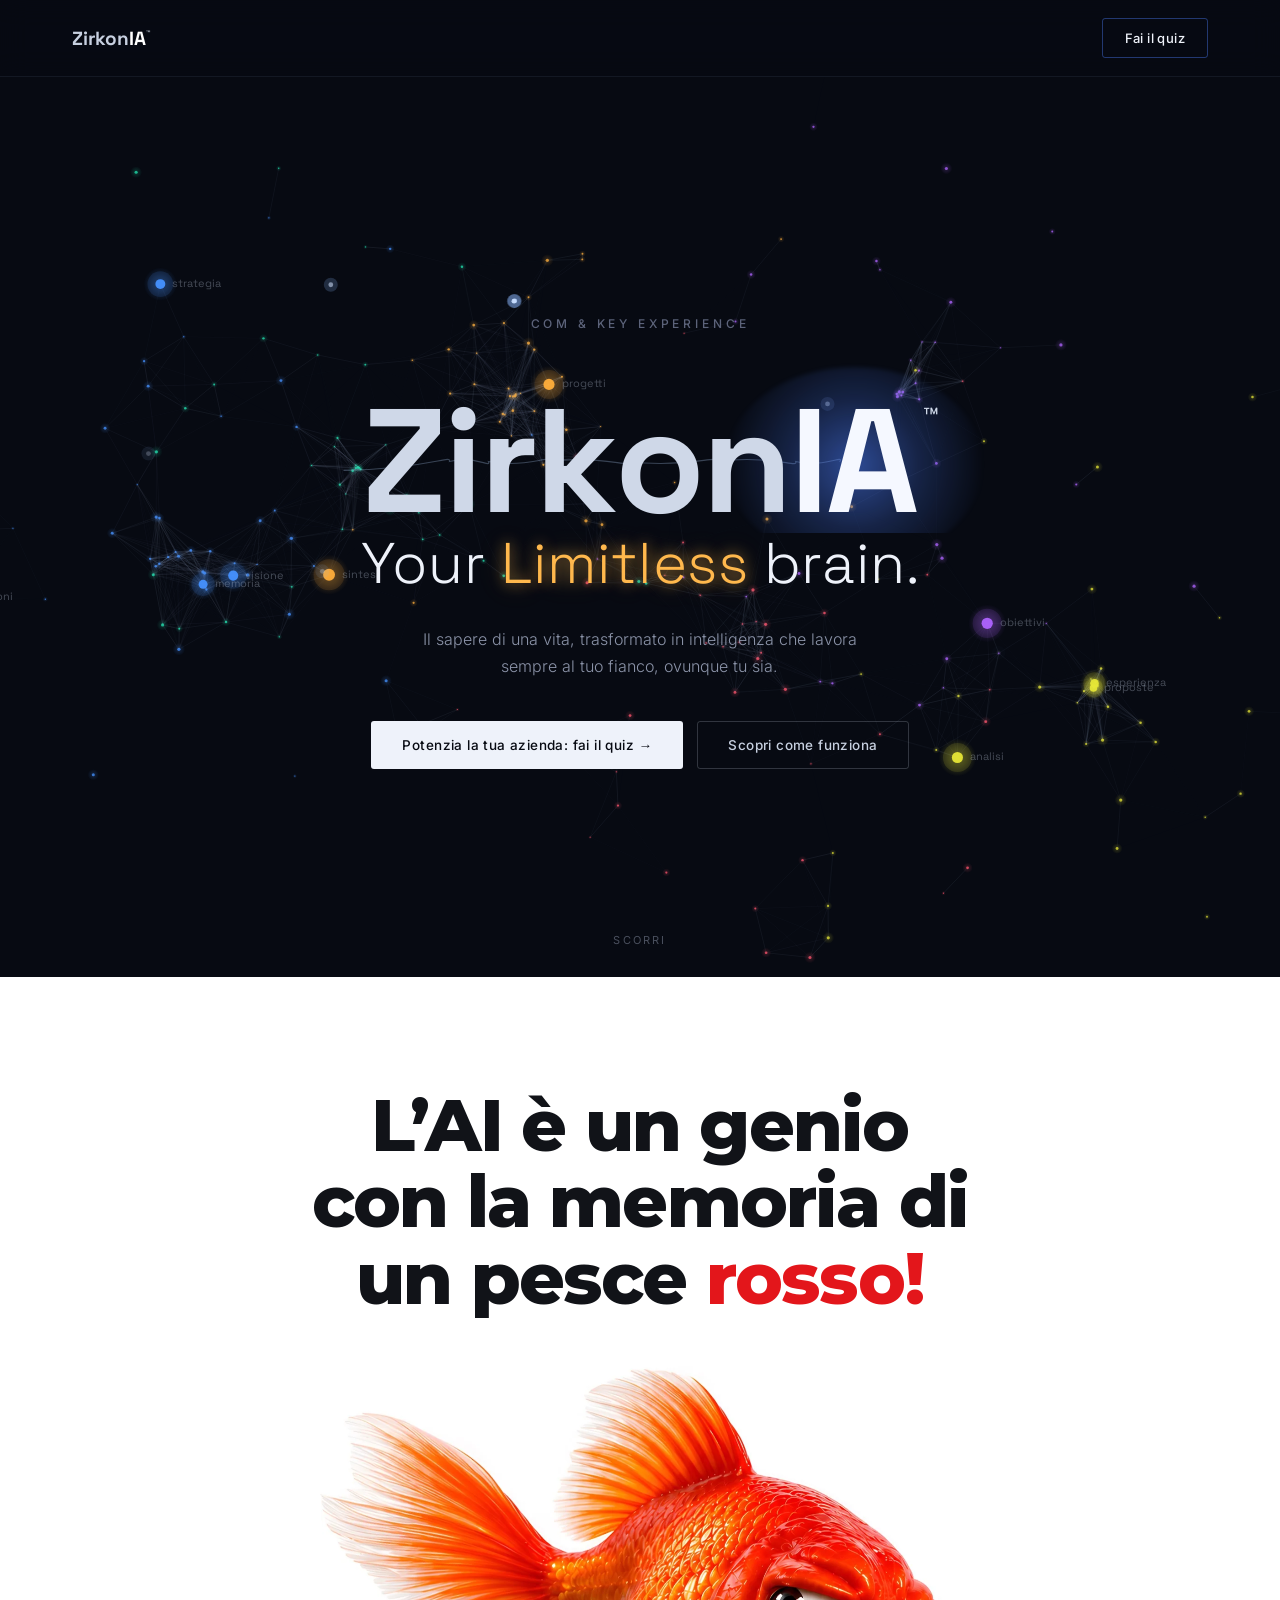
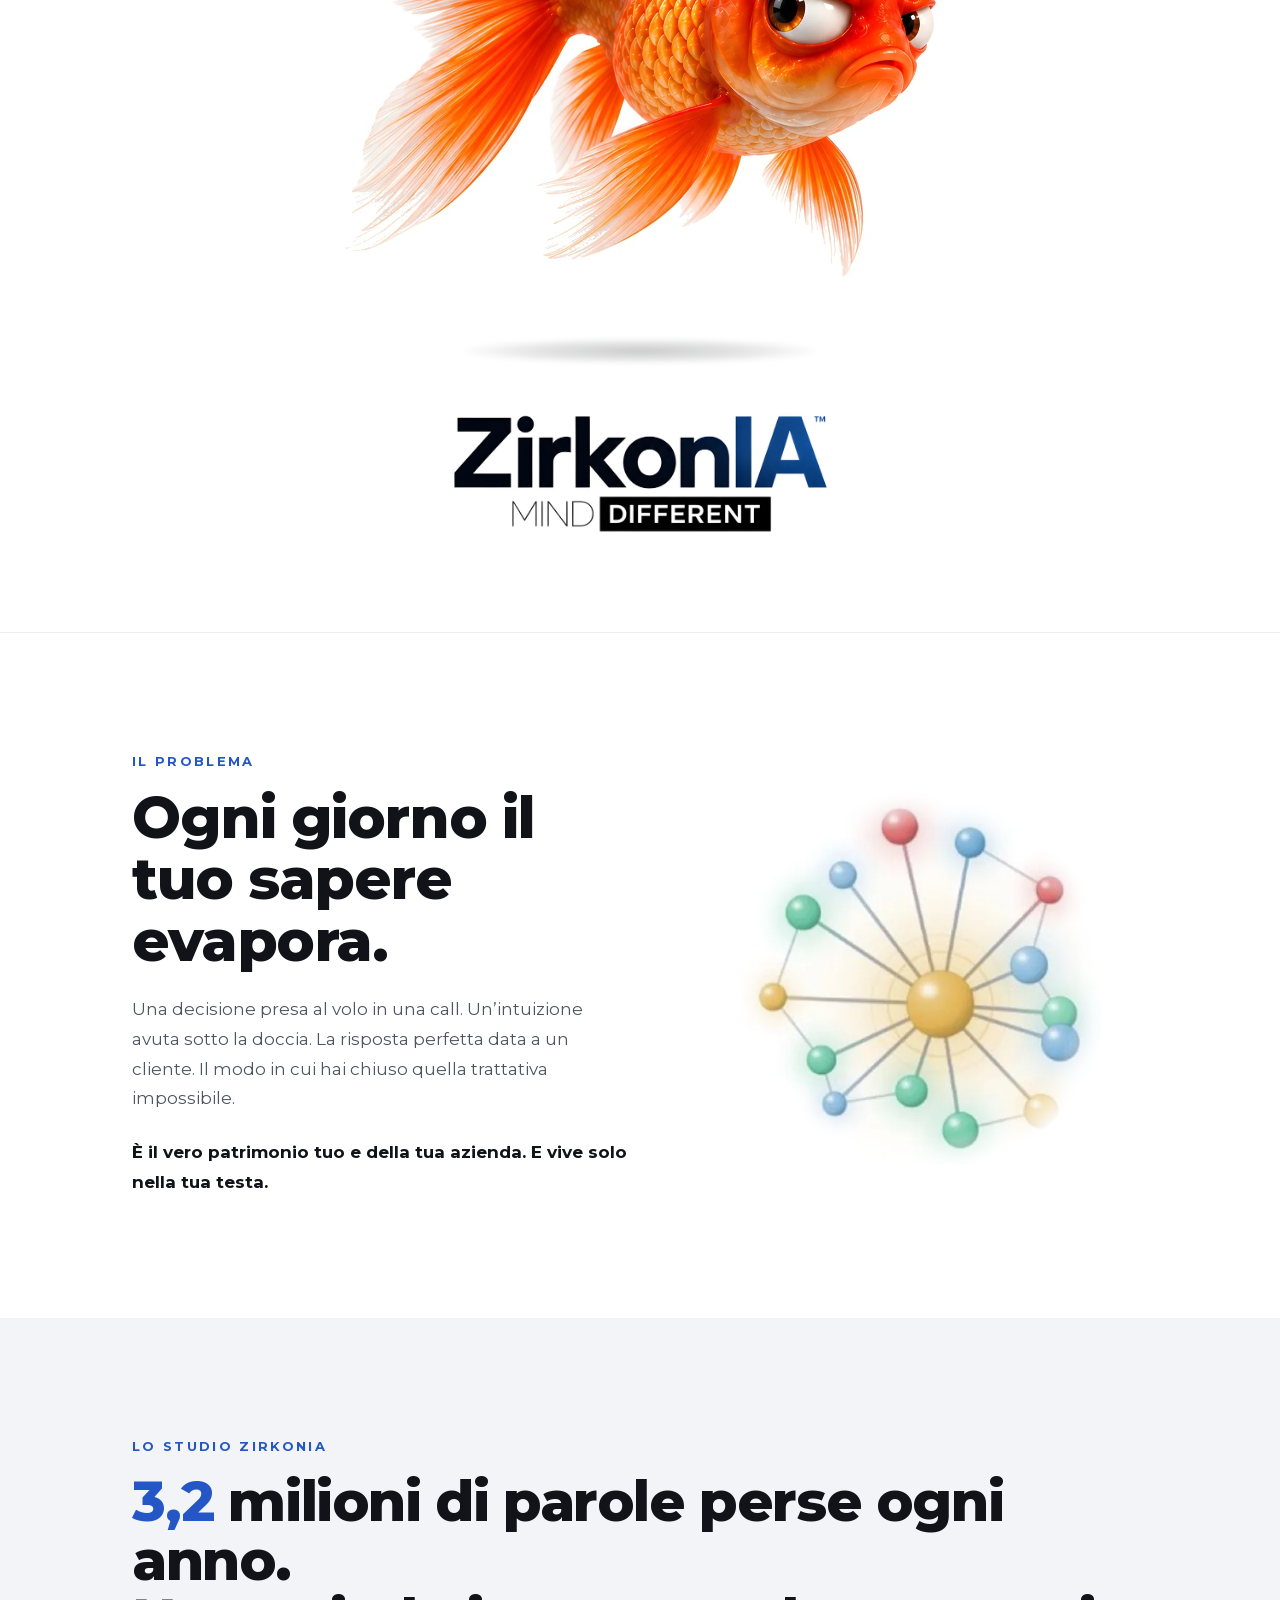
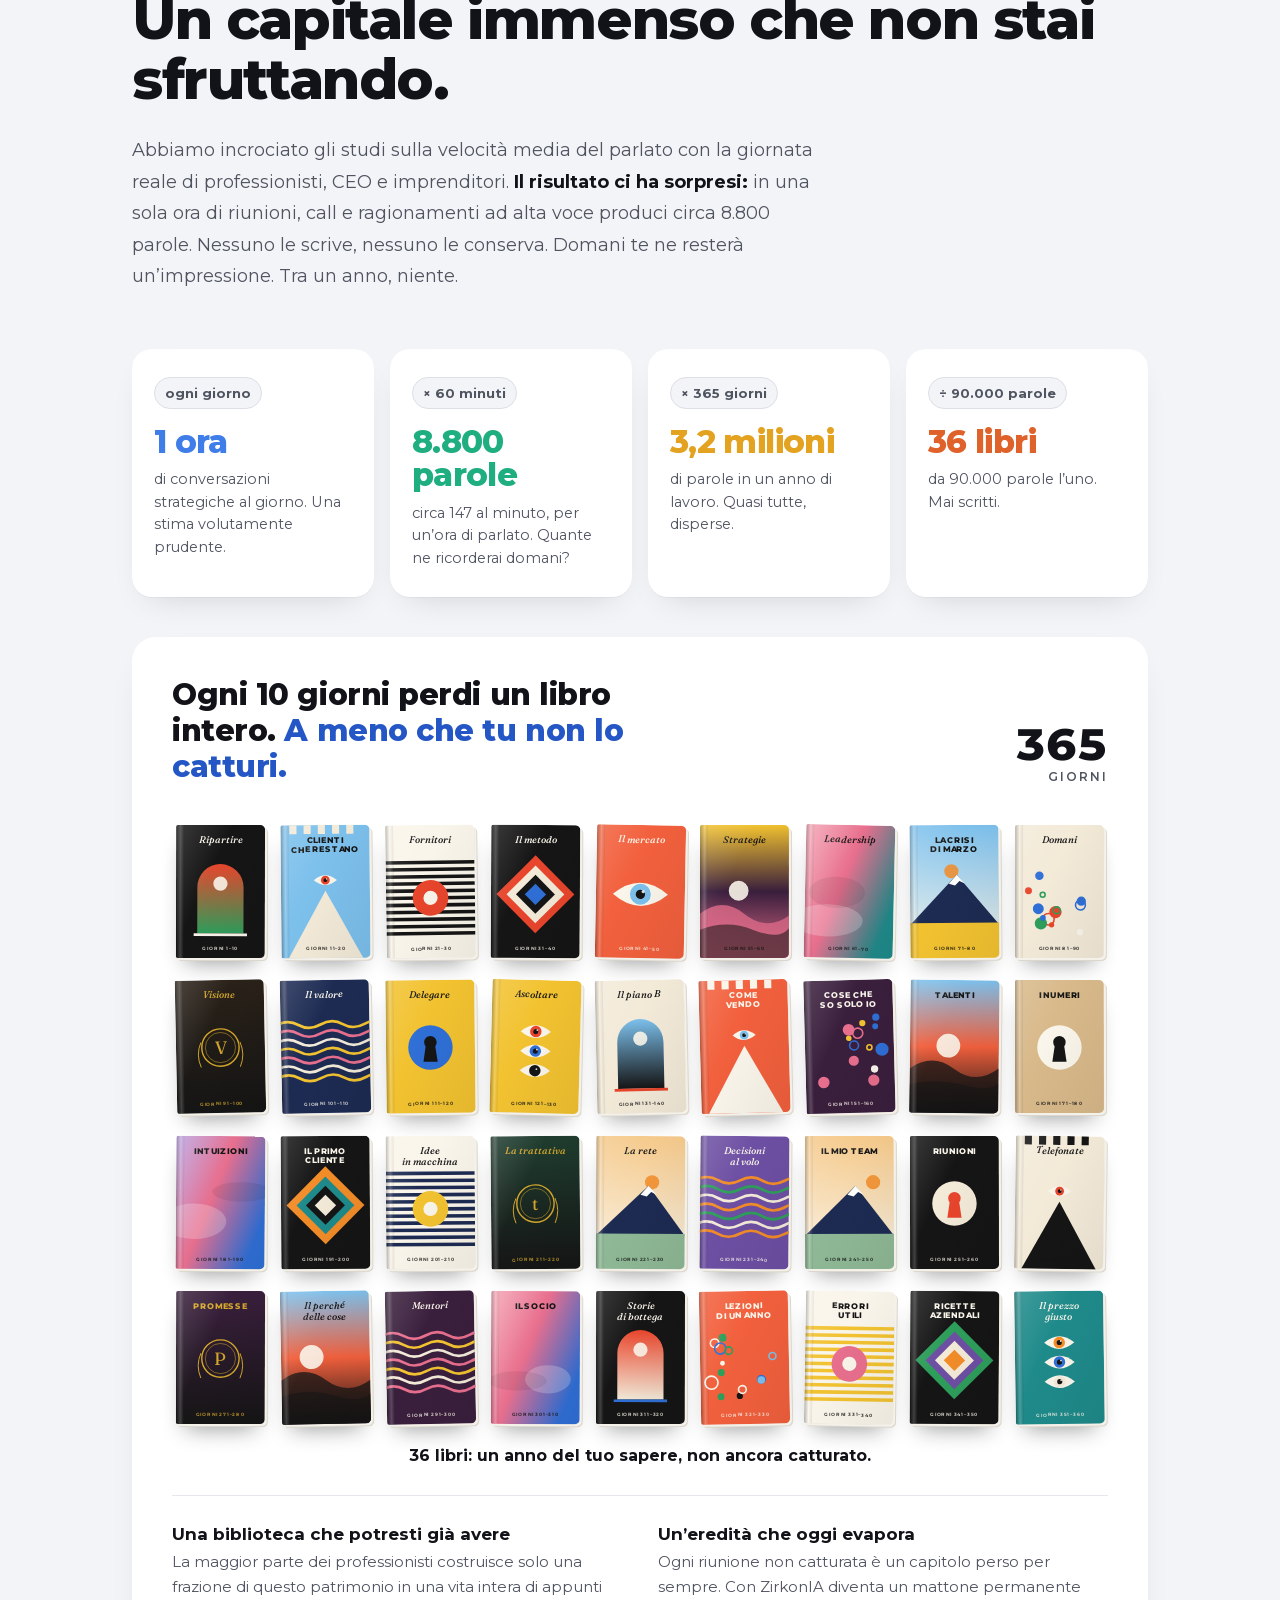
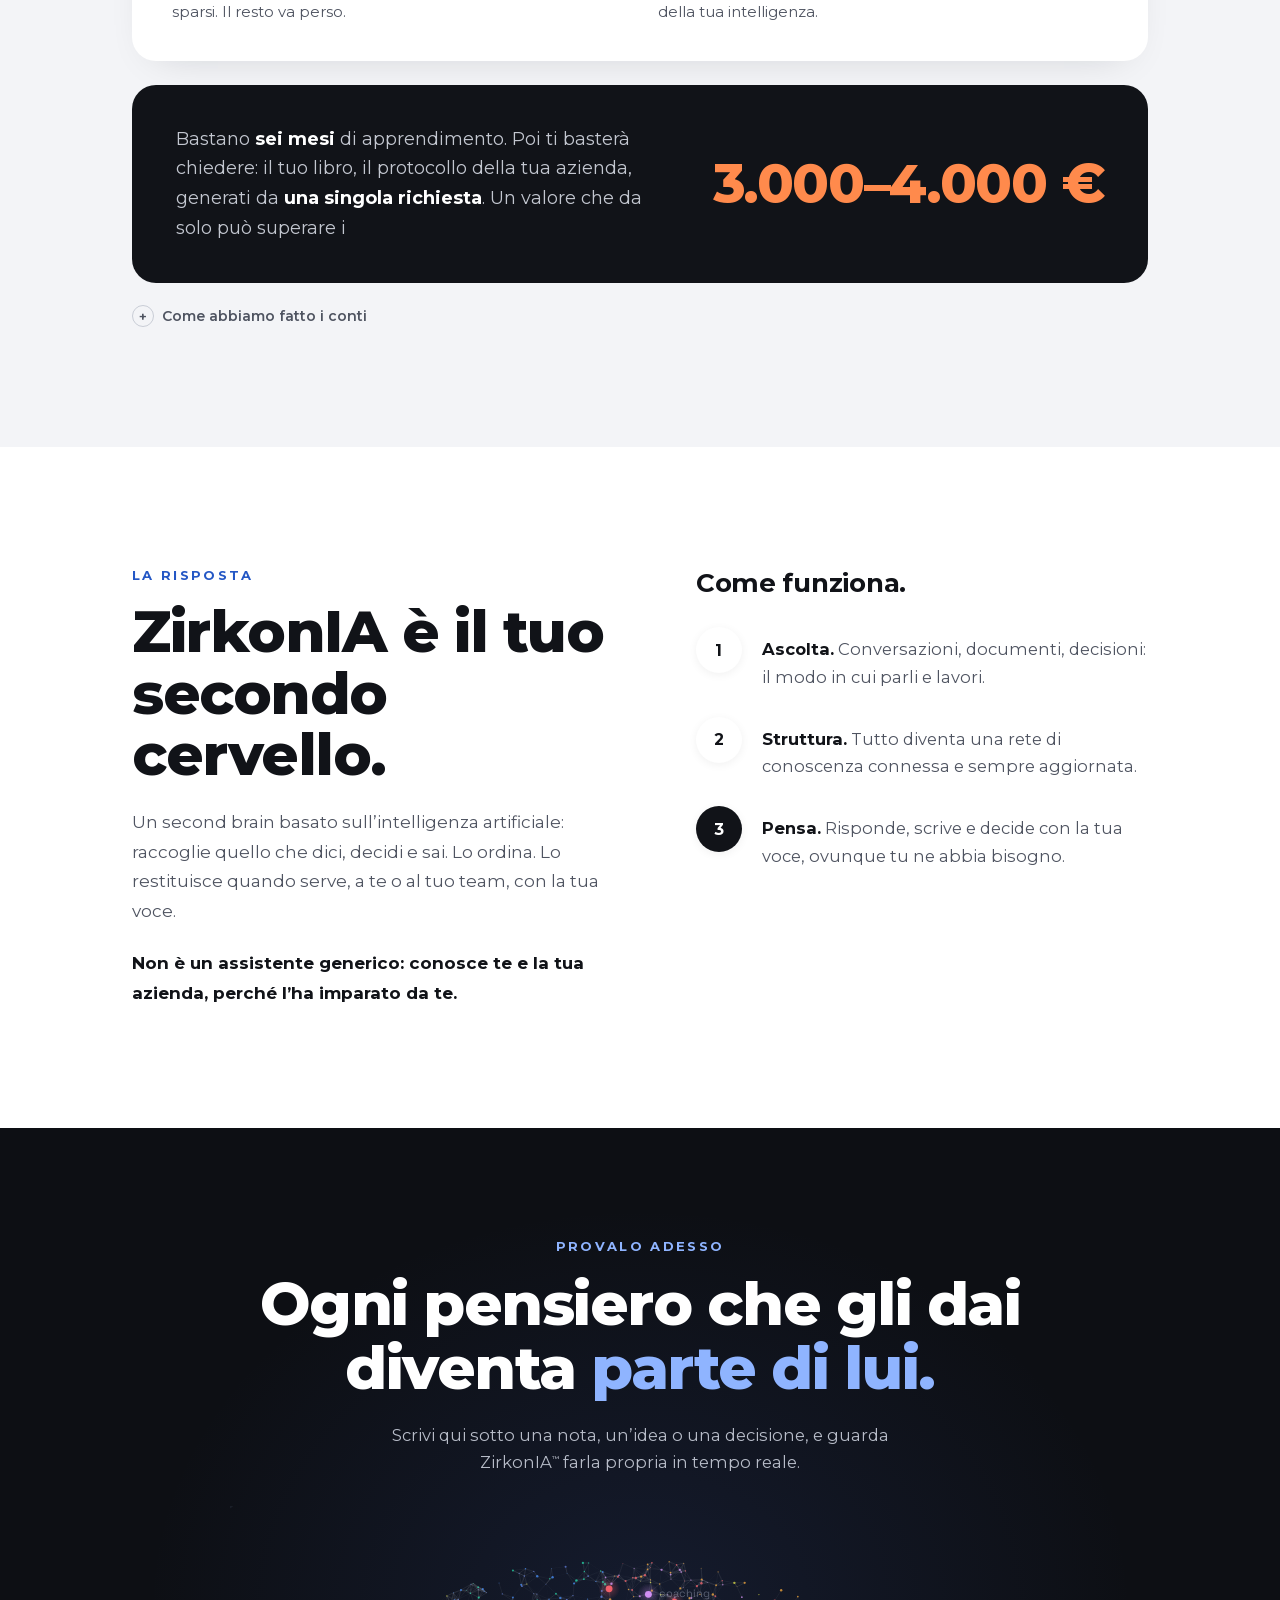
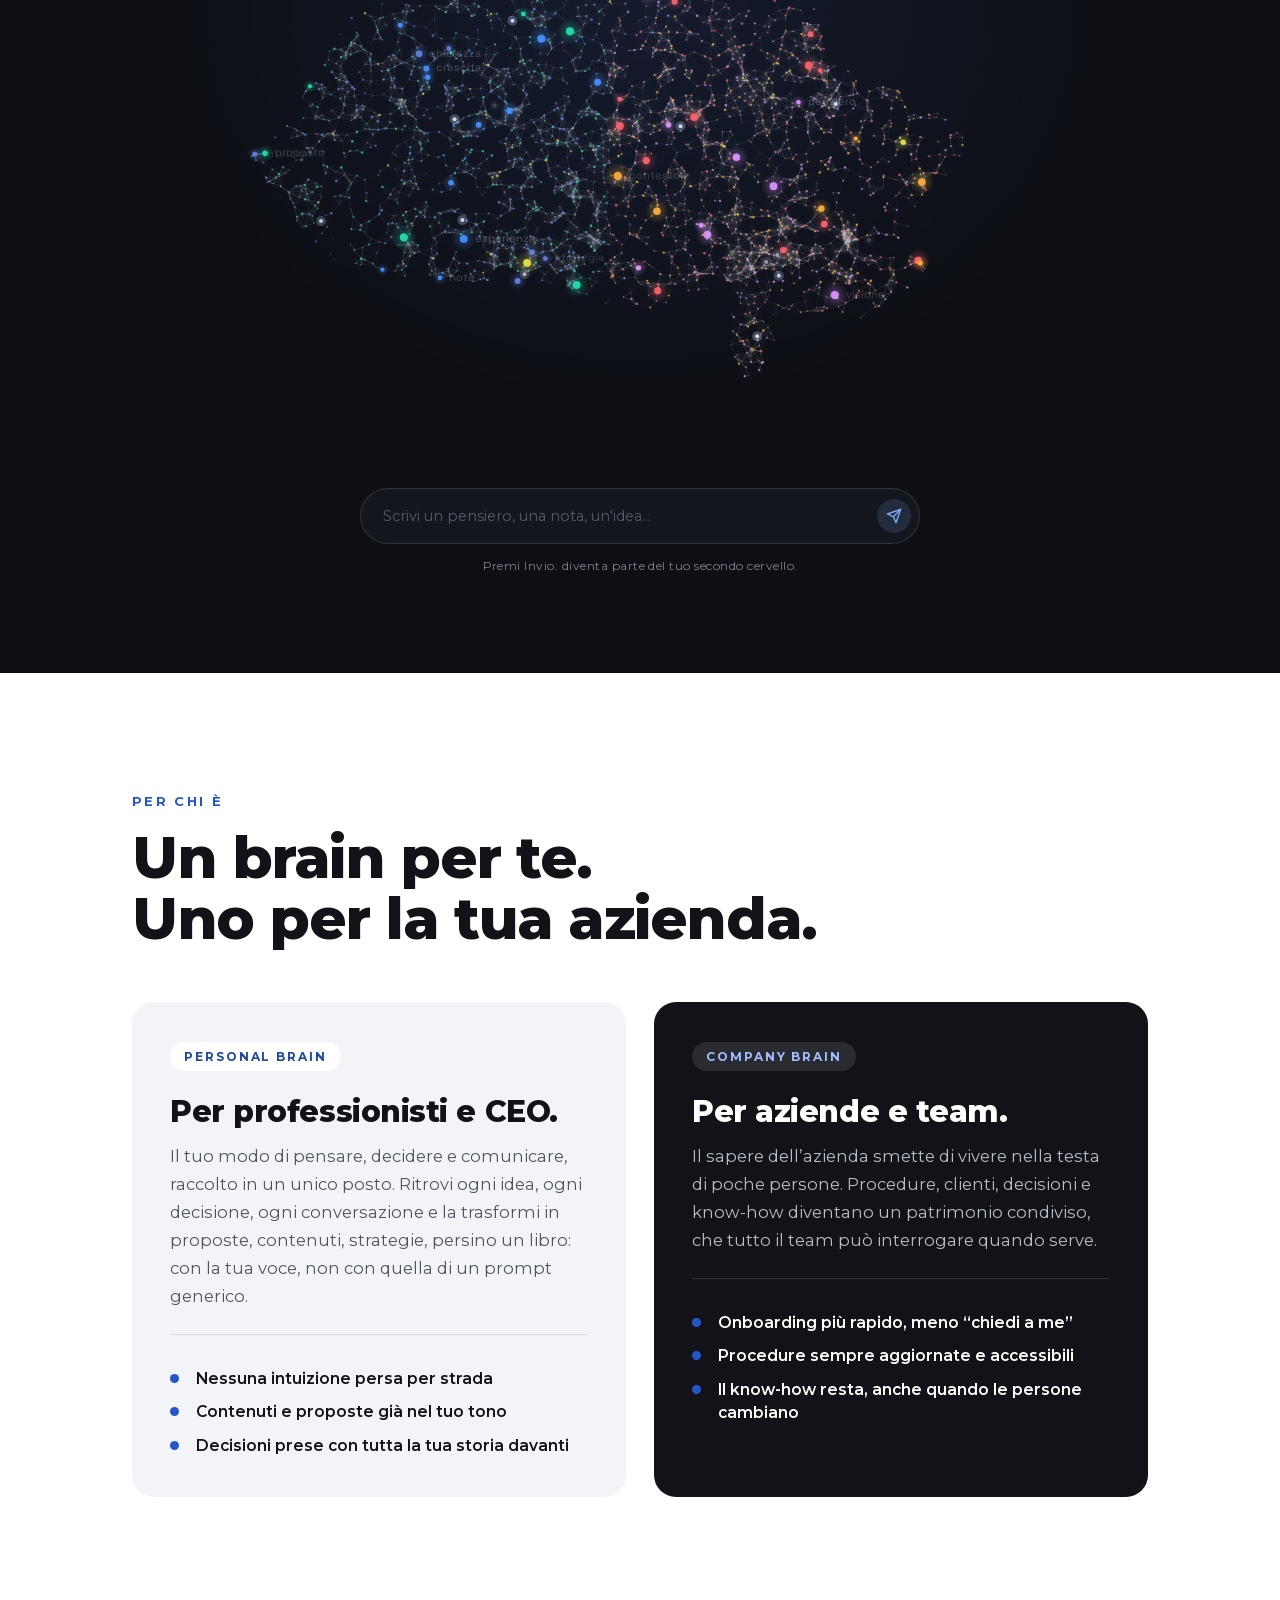
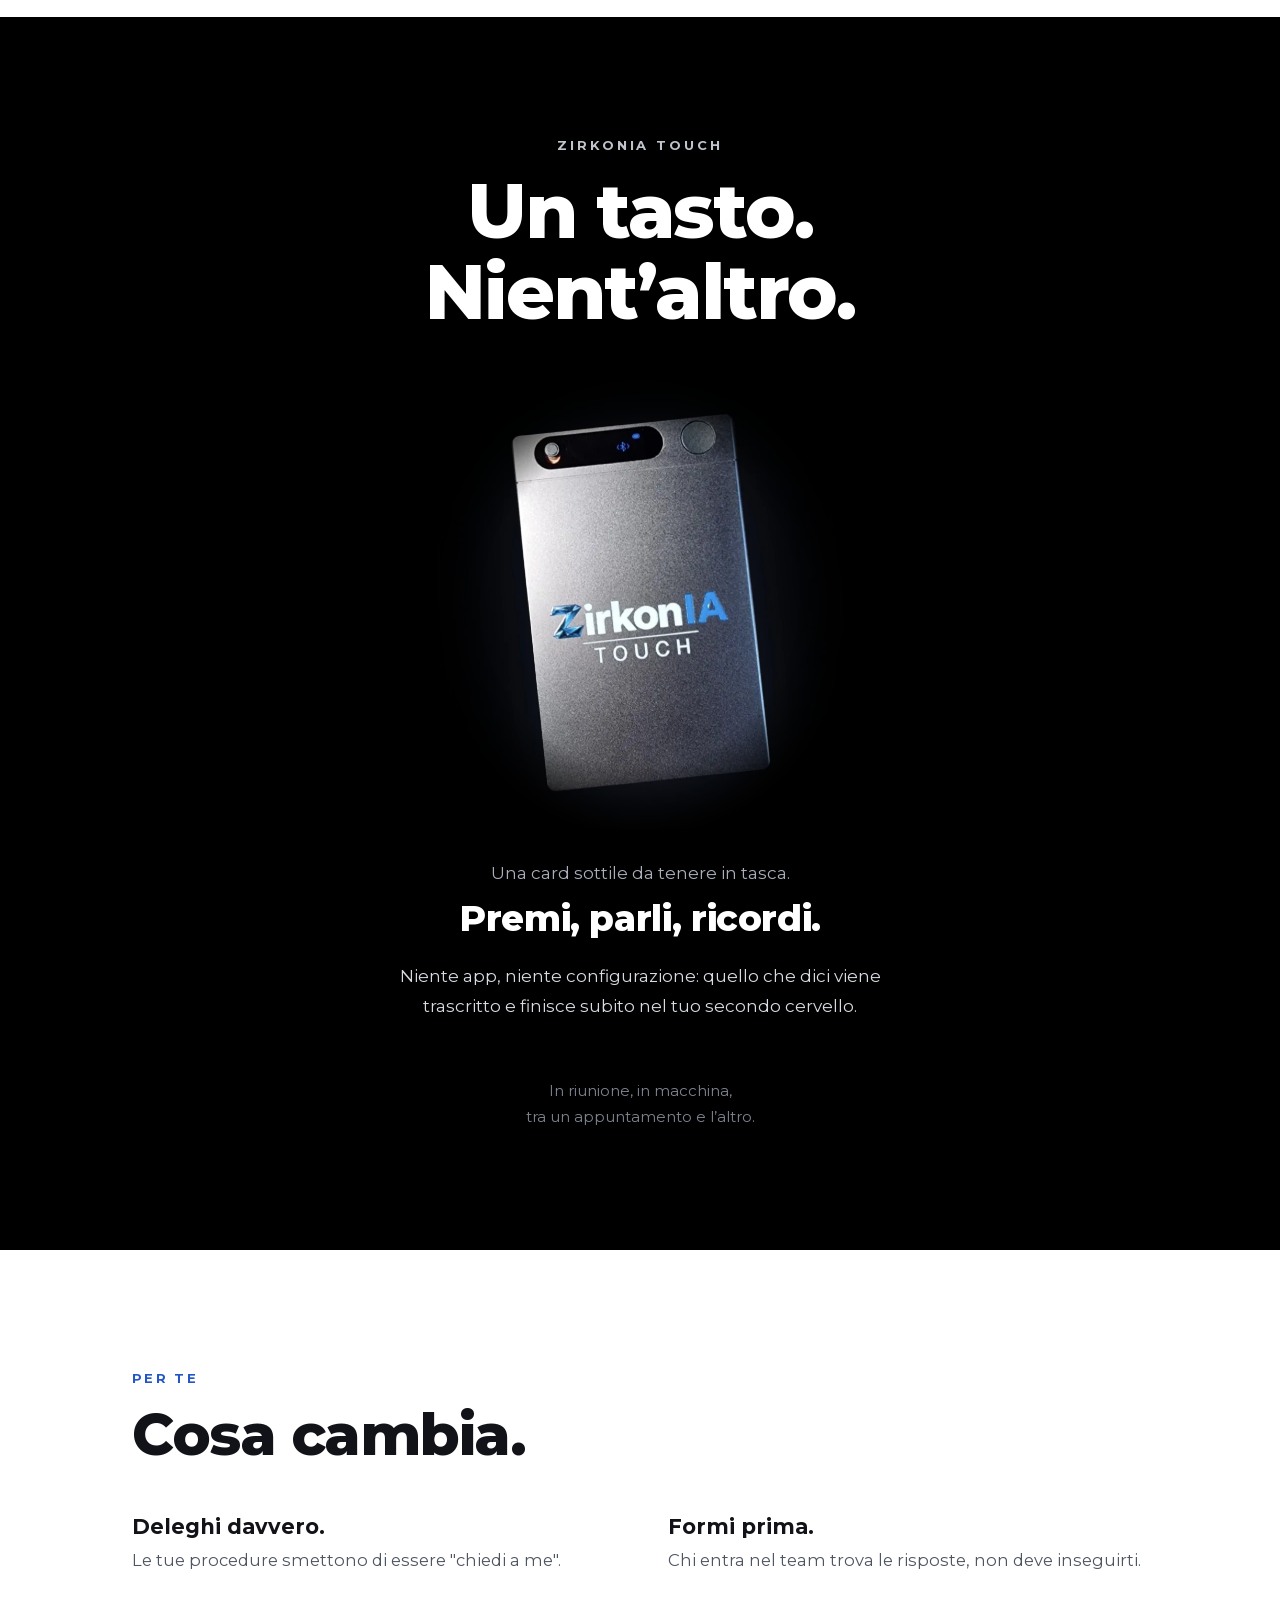
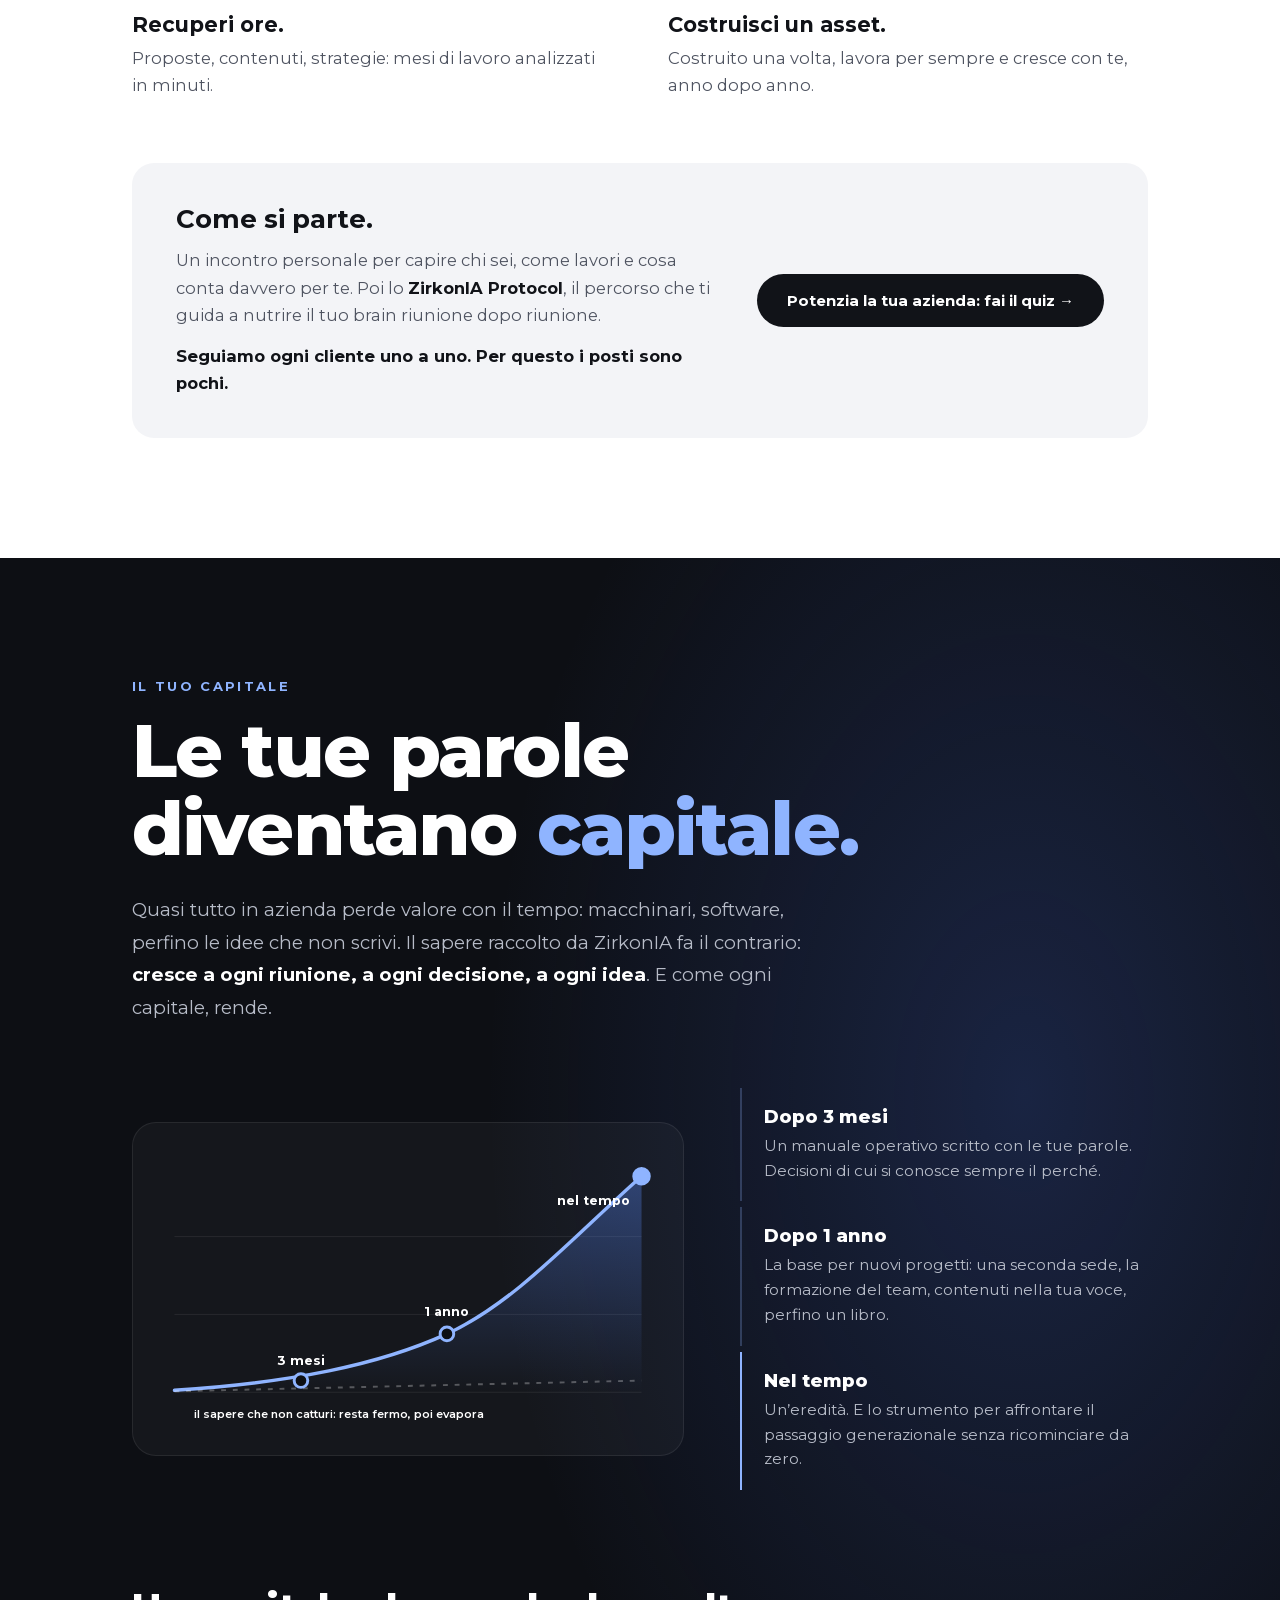
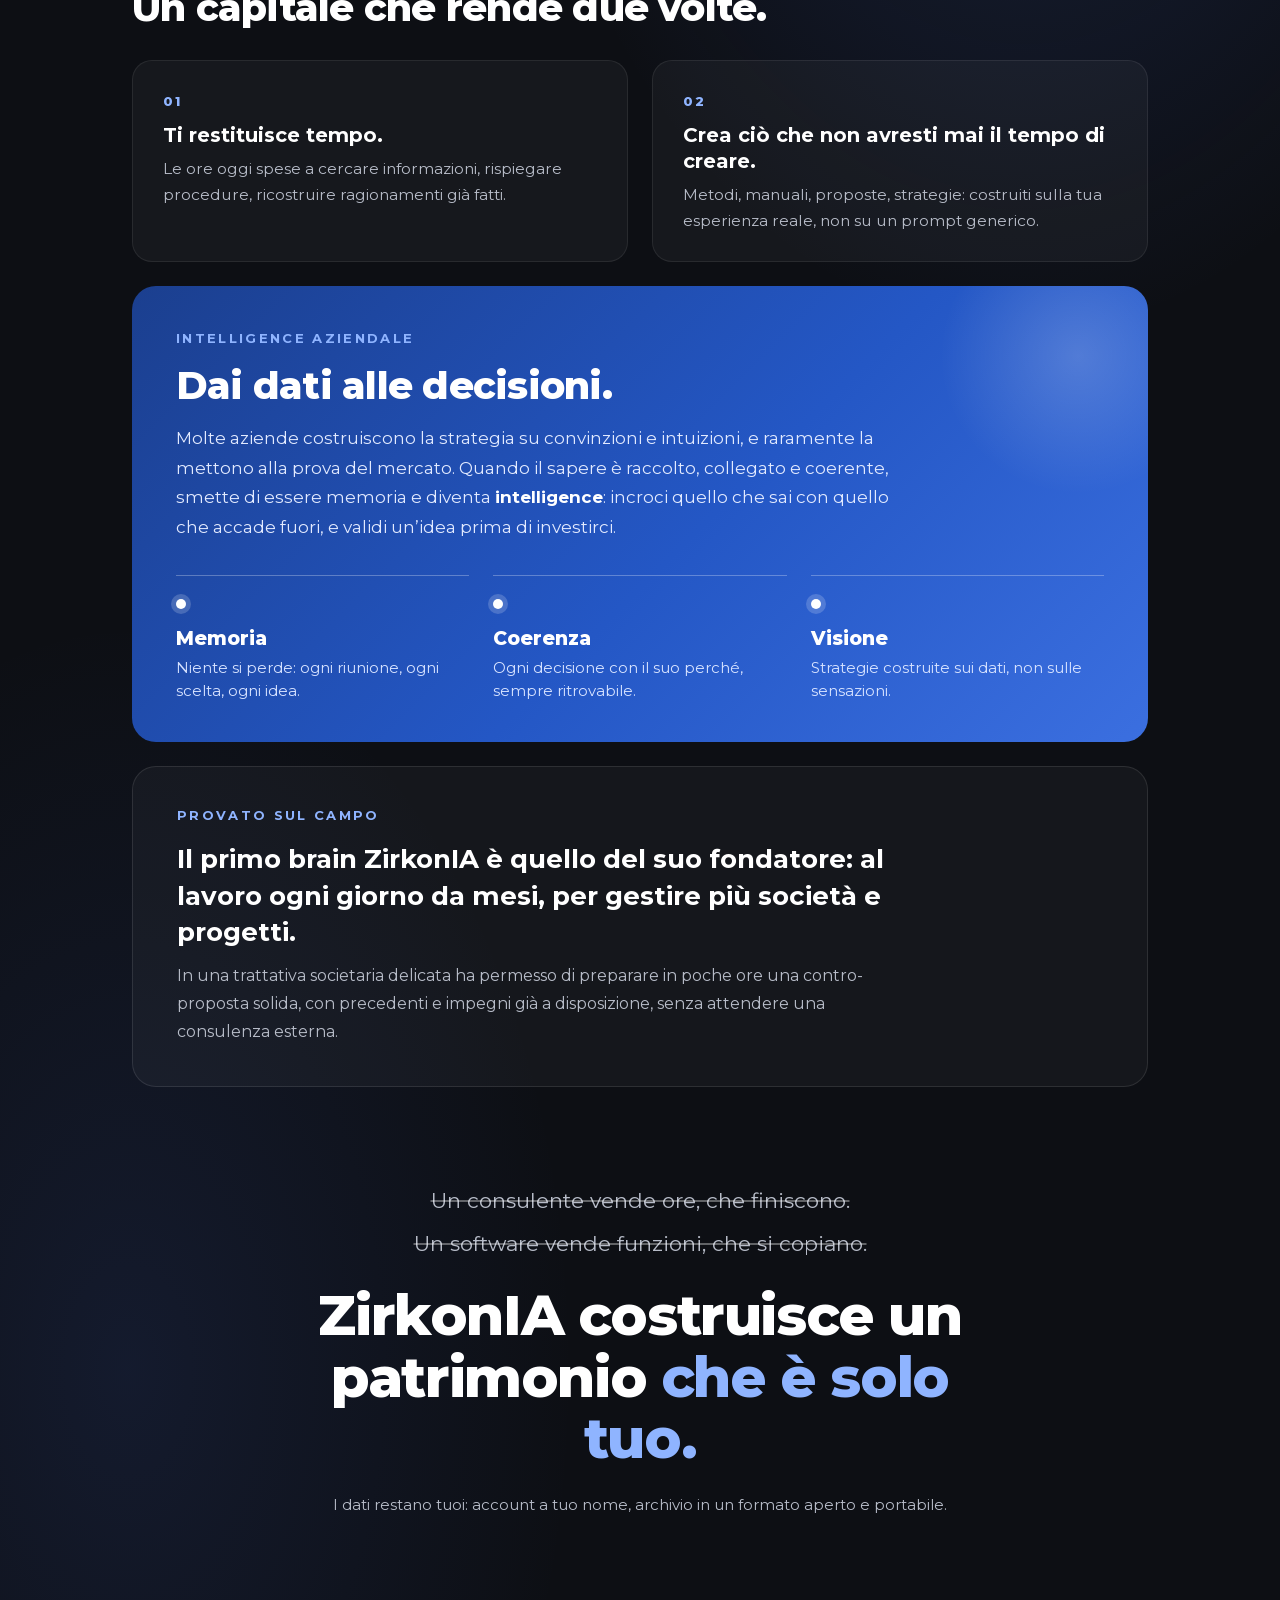
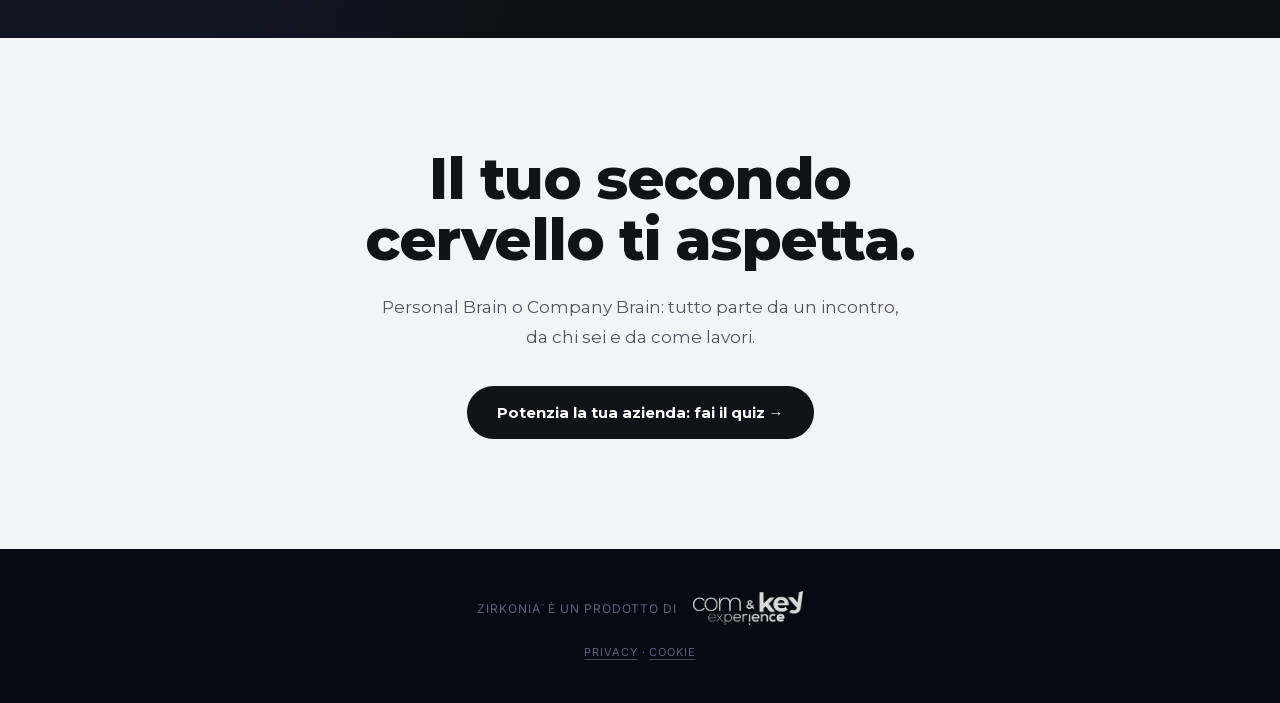
==== commit 8b2b64bd: "Landing: «Un second brain basato sull'intelligenza artificiale» nel paragrafo del secondo cervello C" ====
--- a/index.html
+++ b/index.html
@@ -1249,7 +1249,7 @@
         <div class="lead">
           <span class="pg-kicker rv">La risposta</span>
           <h2 class="rv d1">ZirkonIA è il tuo secondo cervello.</h2>
-          <p class="rv d2">Raccoglie quello che dici, decidi e sai. Lo ordina. Te lo restituisce quando serve, a te o al tuo team, con la tua voce.</p>
+          <p class="rv d2">Un second brain basato sull’intelligenza artificiale: raccoglie quello che dici, decidi e sai. Lo ordina. Lo restituisce quando serve, a te o al tuo team, con la tua voce.</p>
           <p class="rv d3"><strong>Non è un assistente generico: conosce te e la tua azienda, perché l’ha imparato da te.</strong></p>
         </div>
         <div class="how">
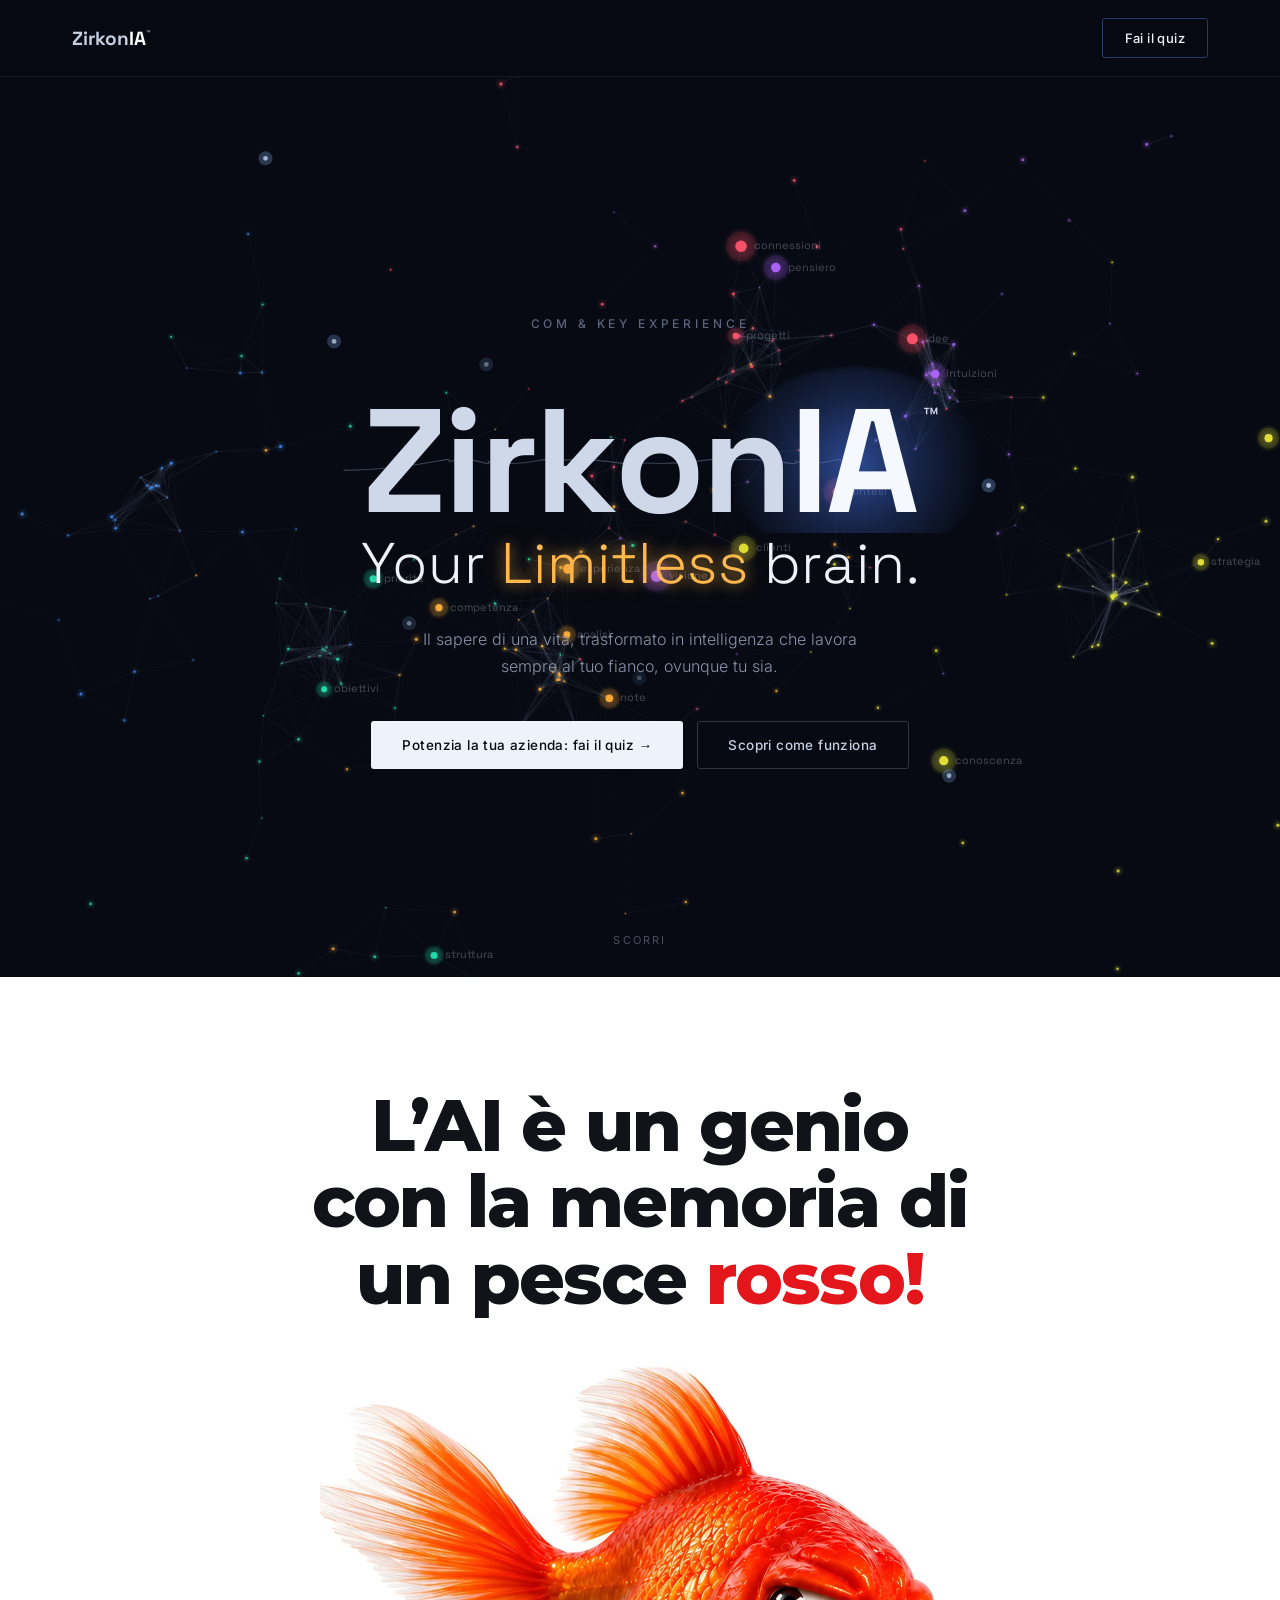
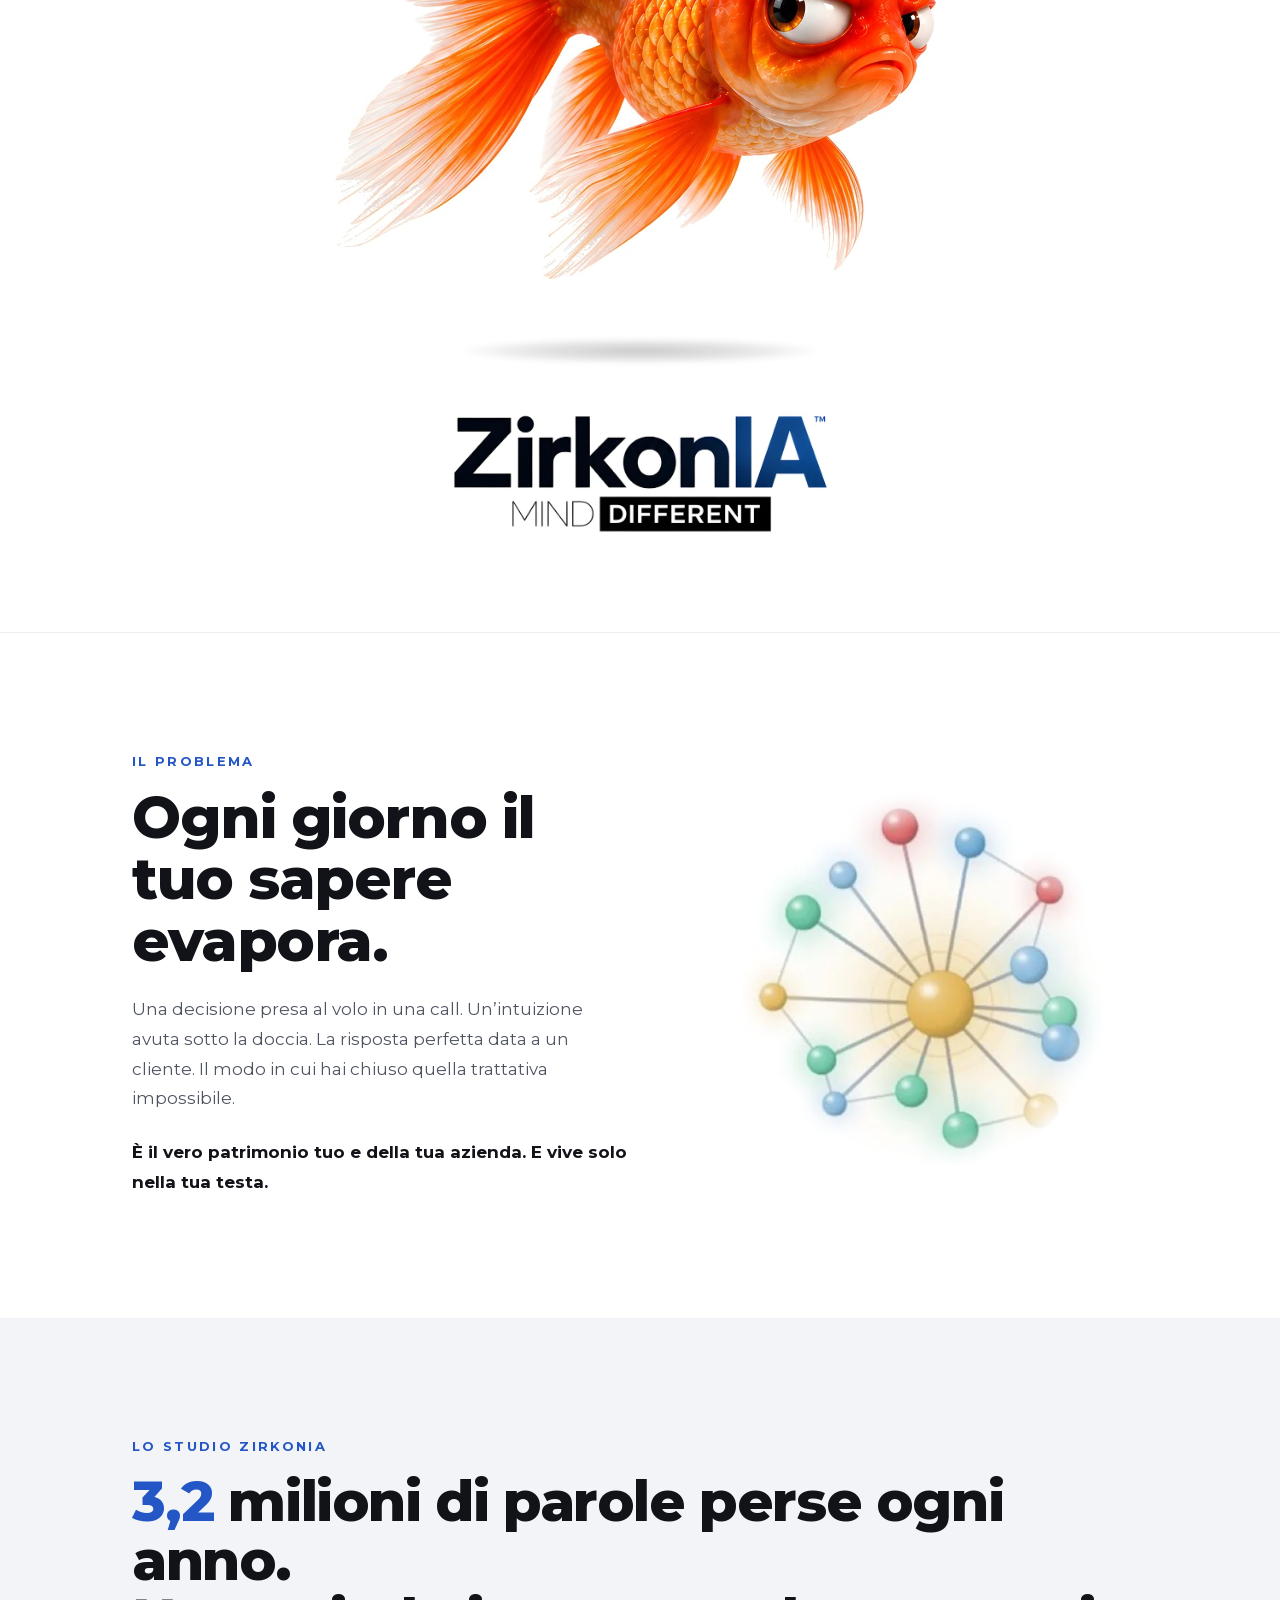
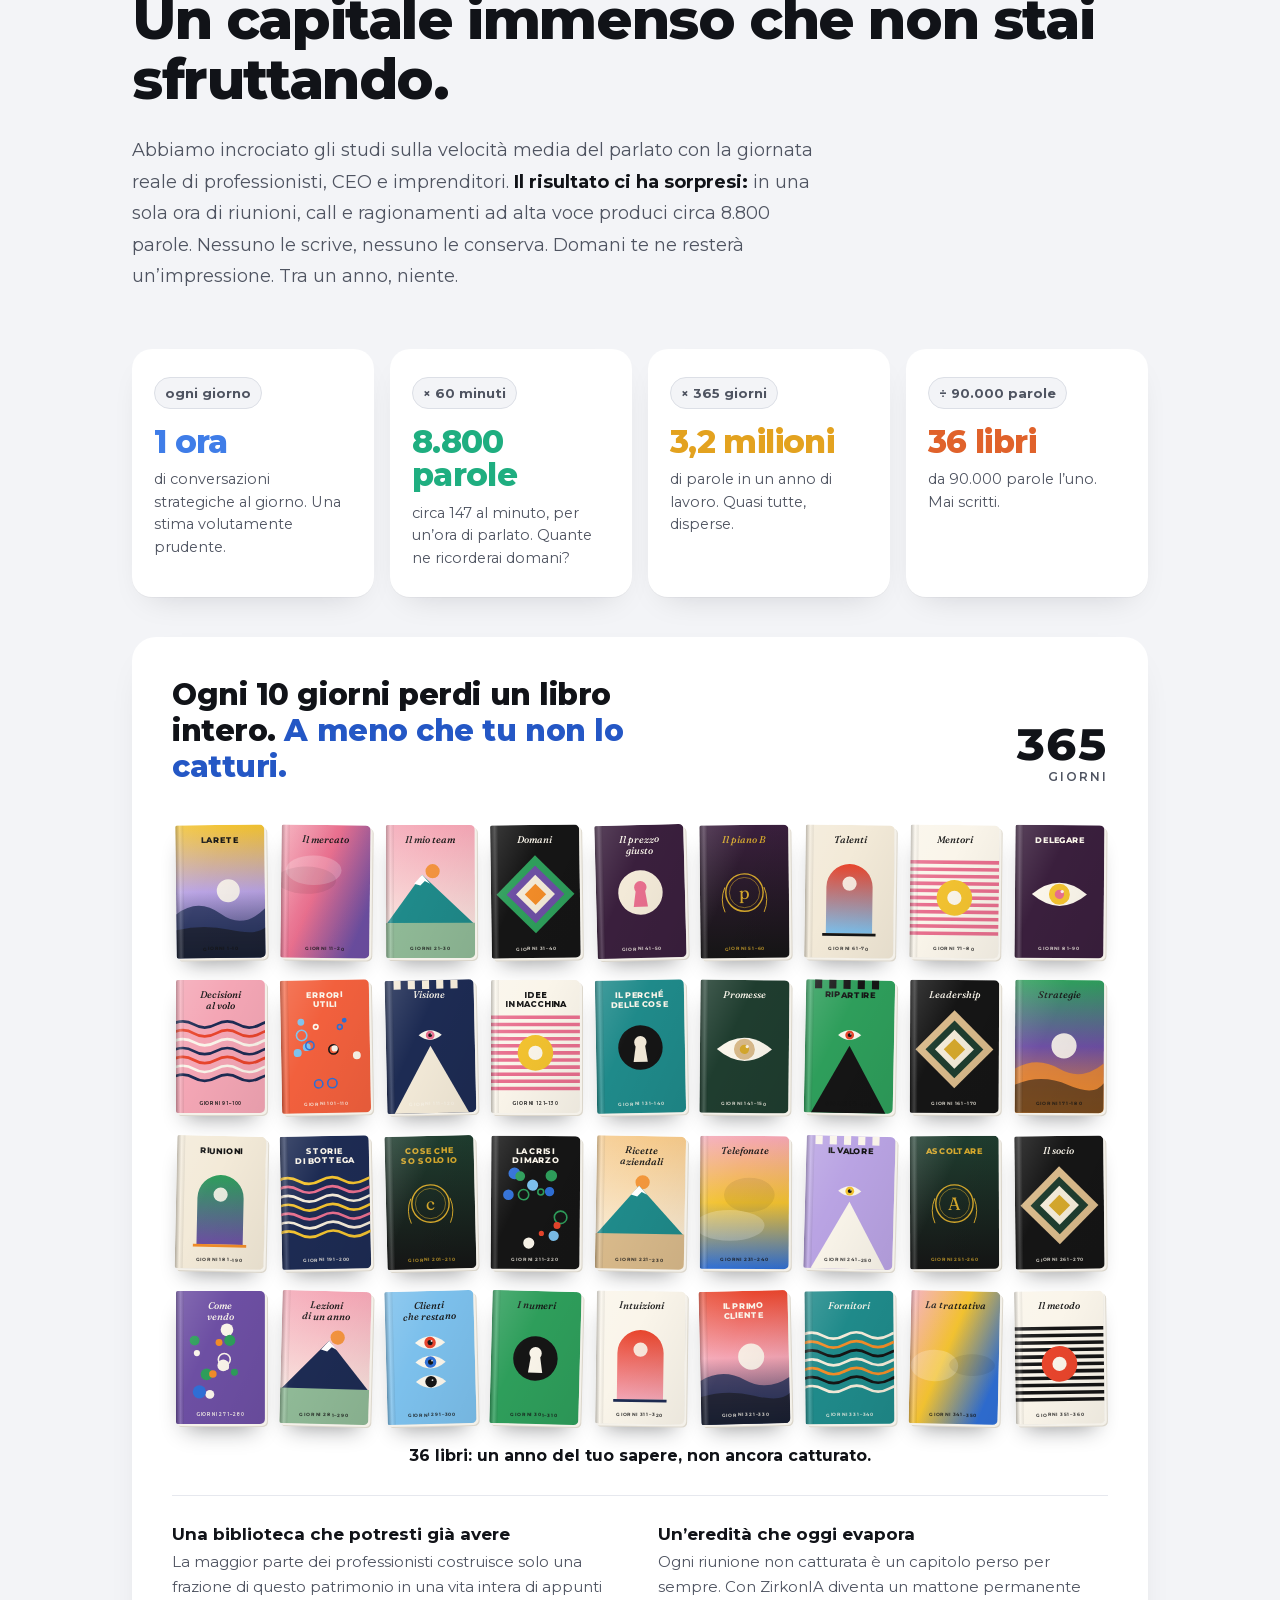
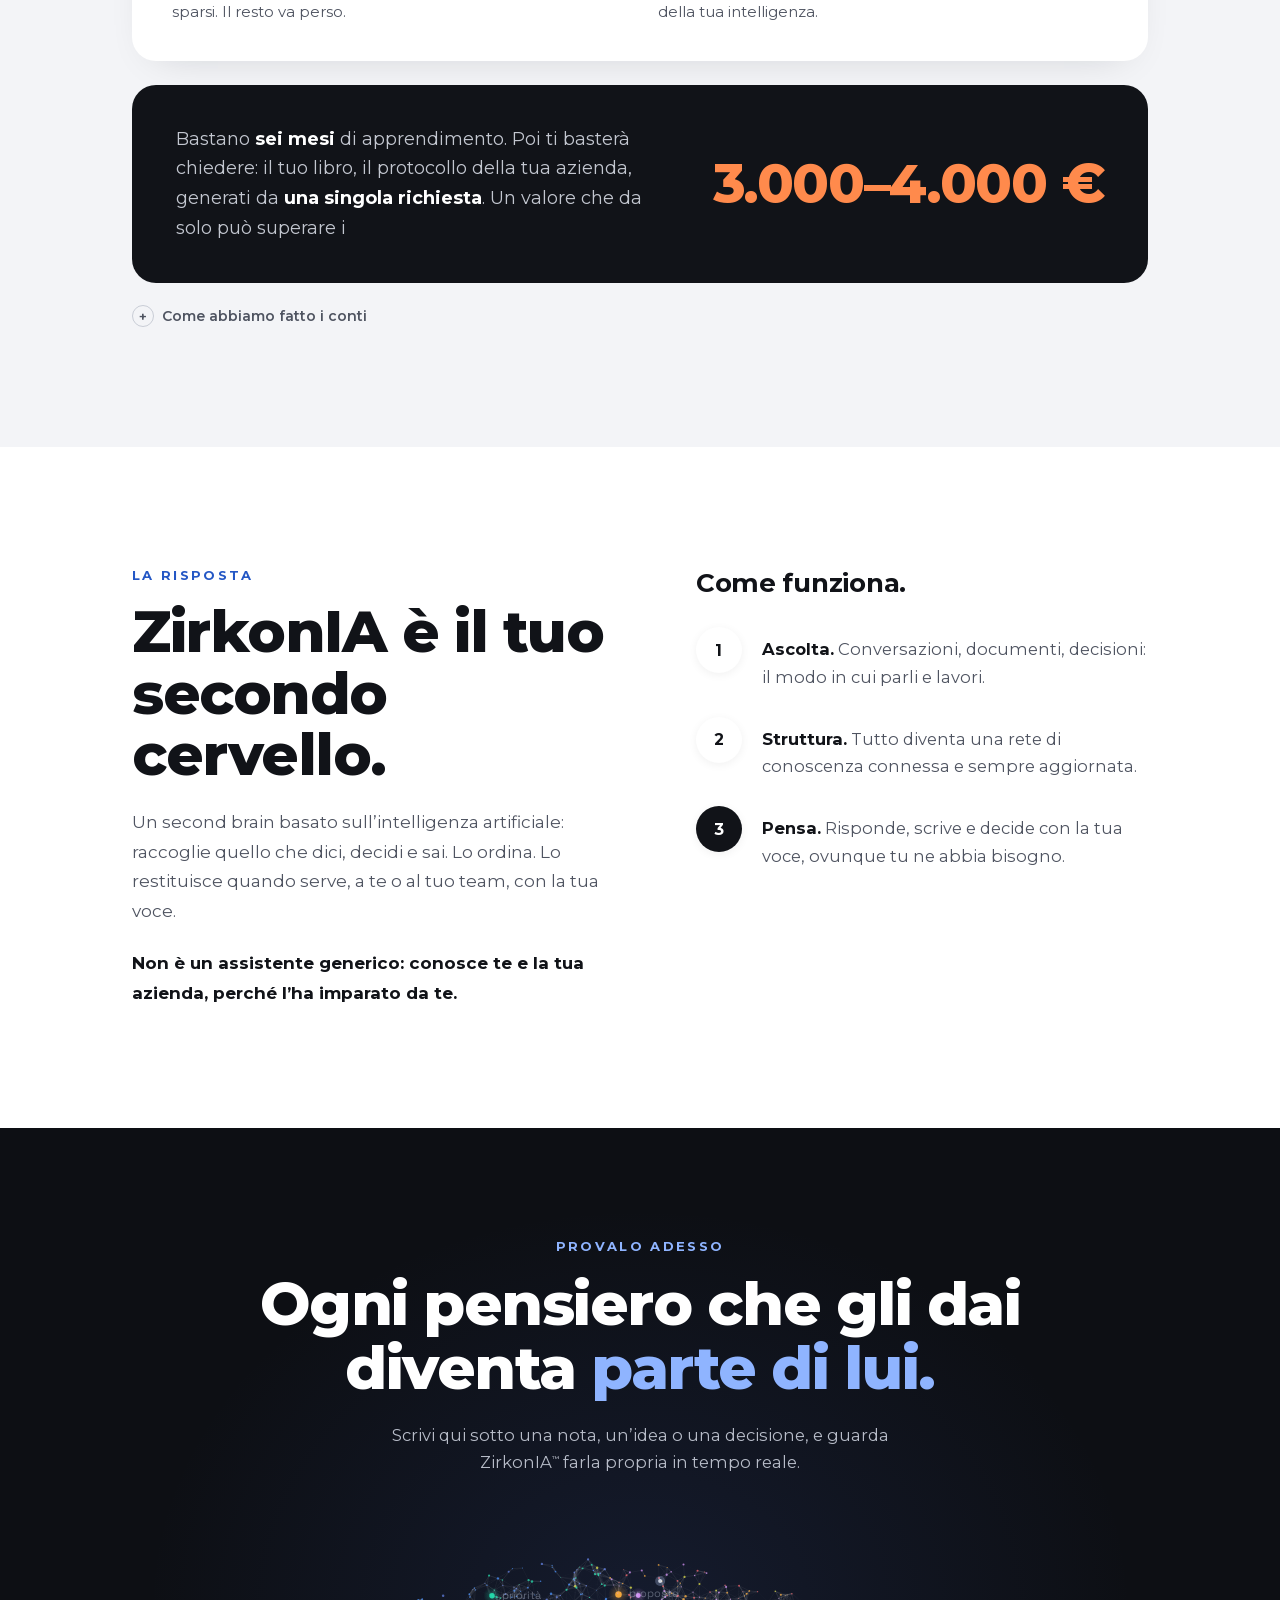
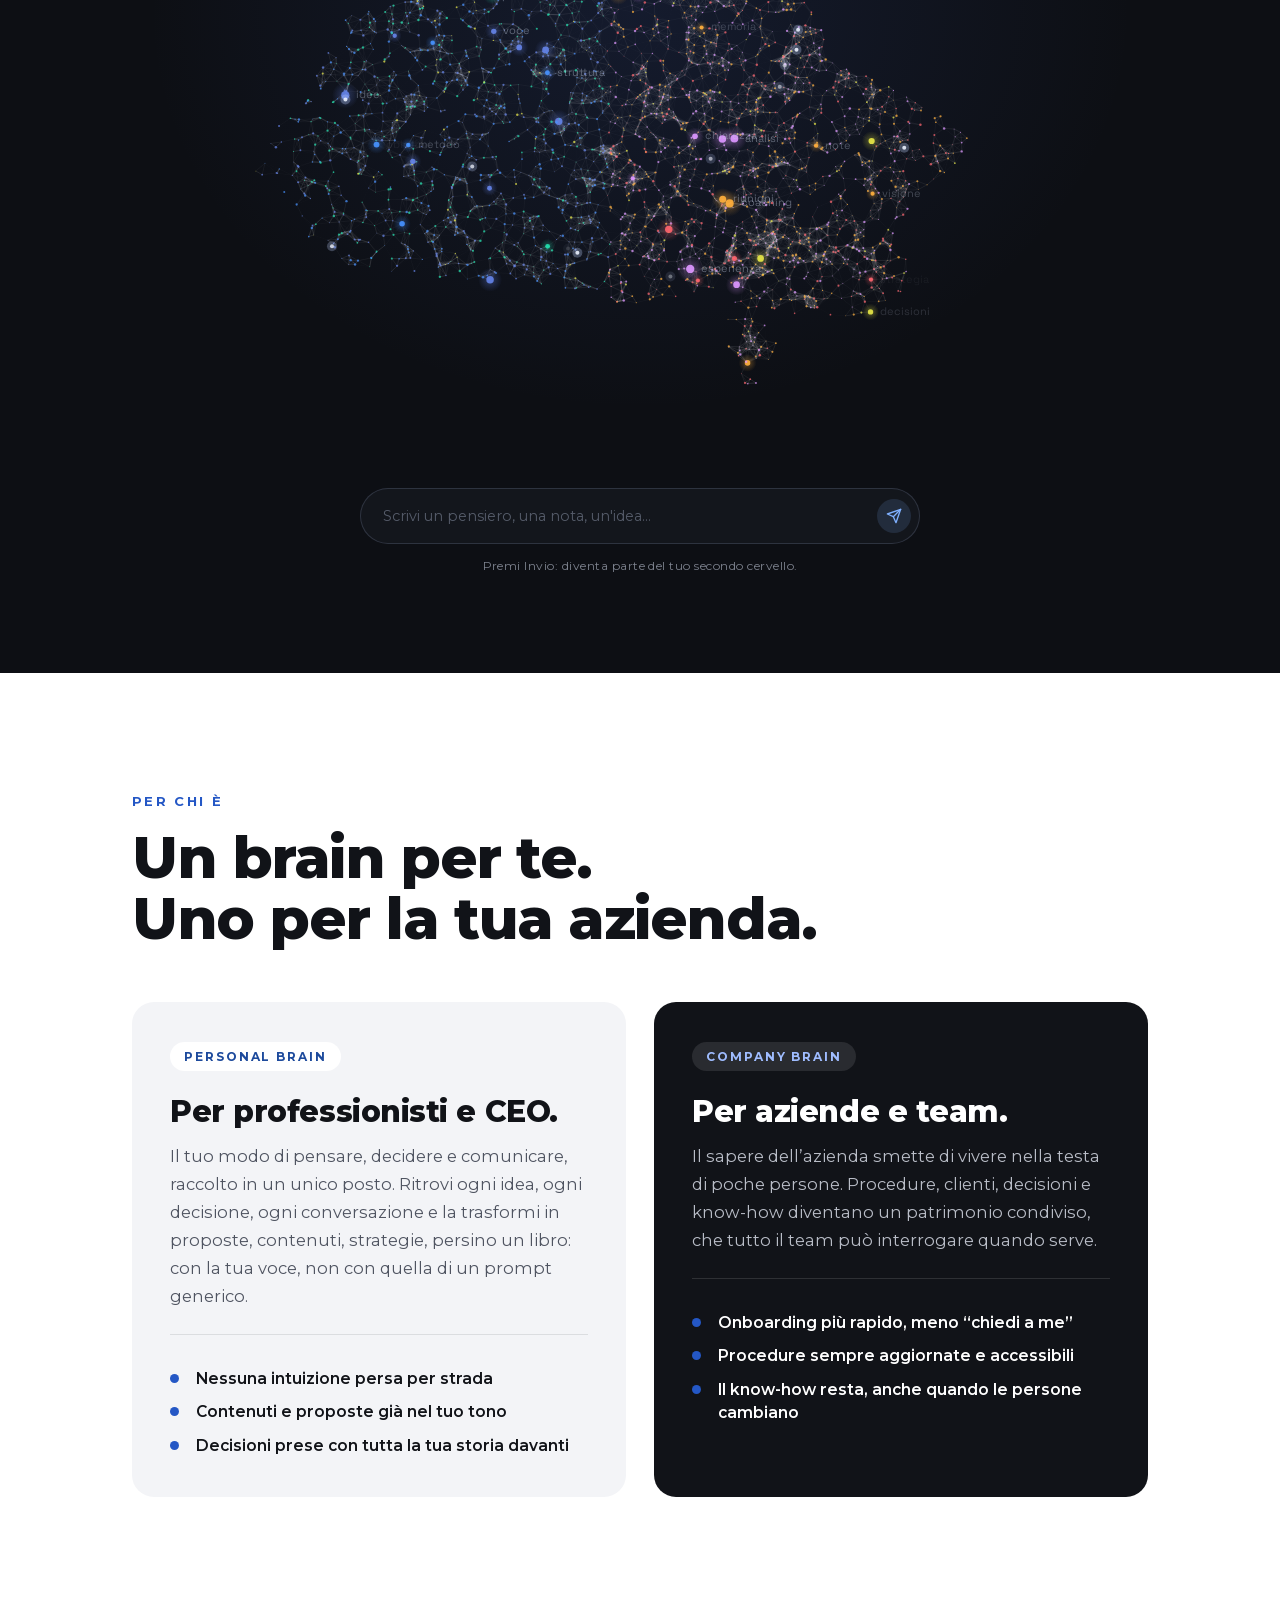
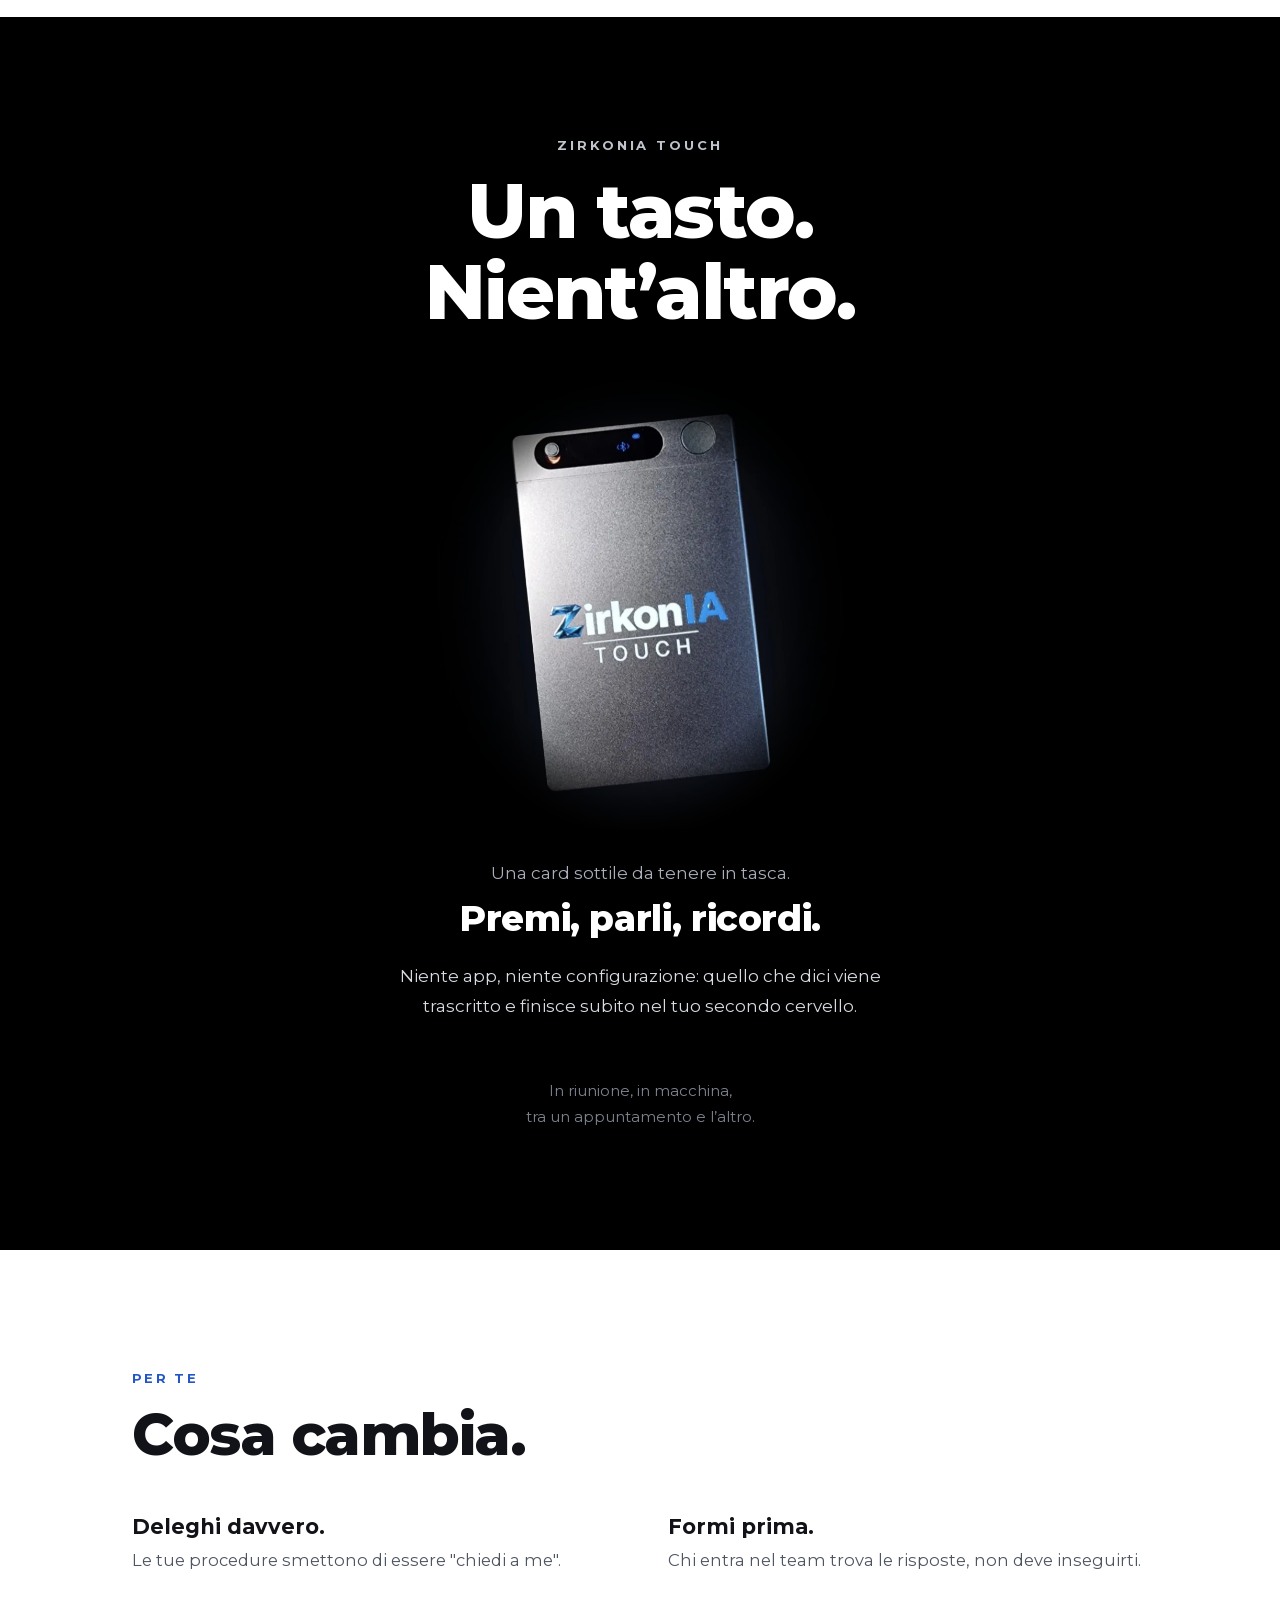
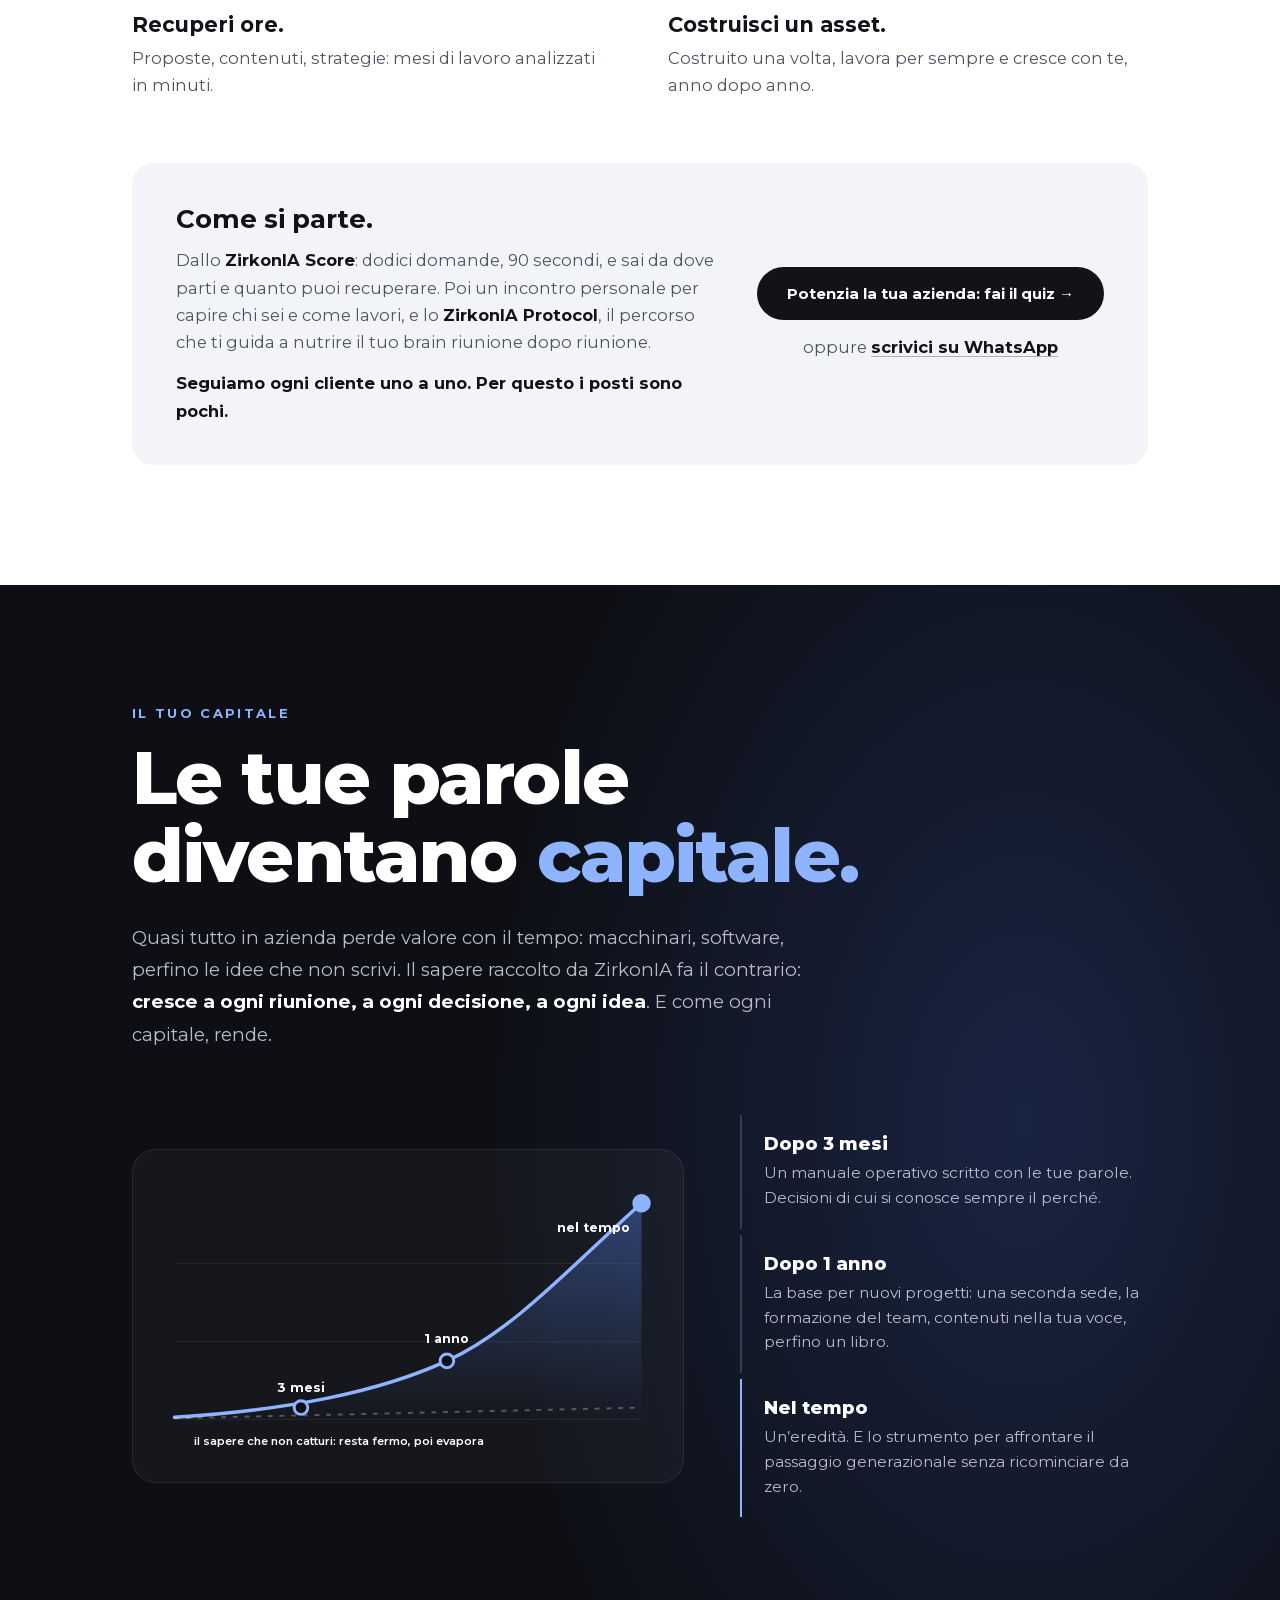
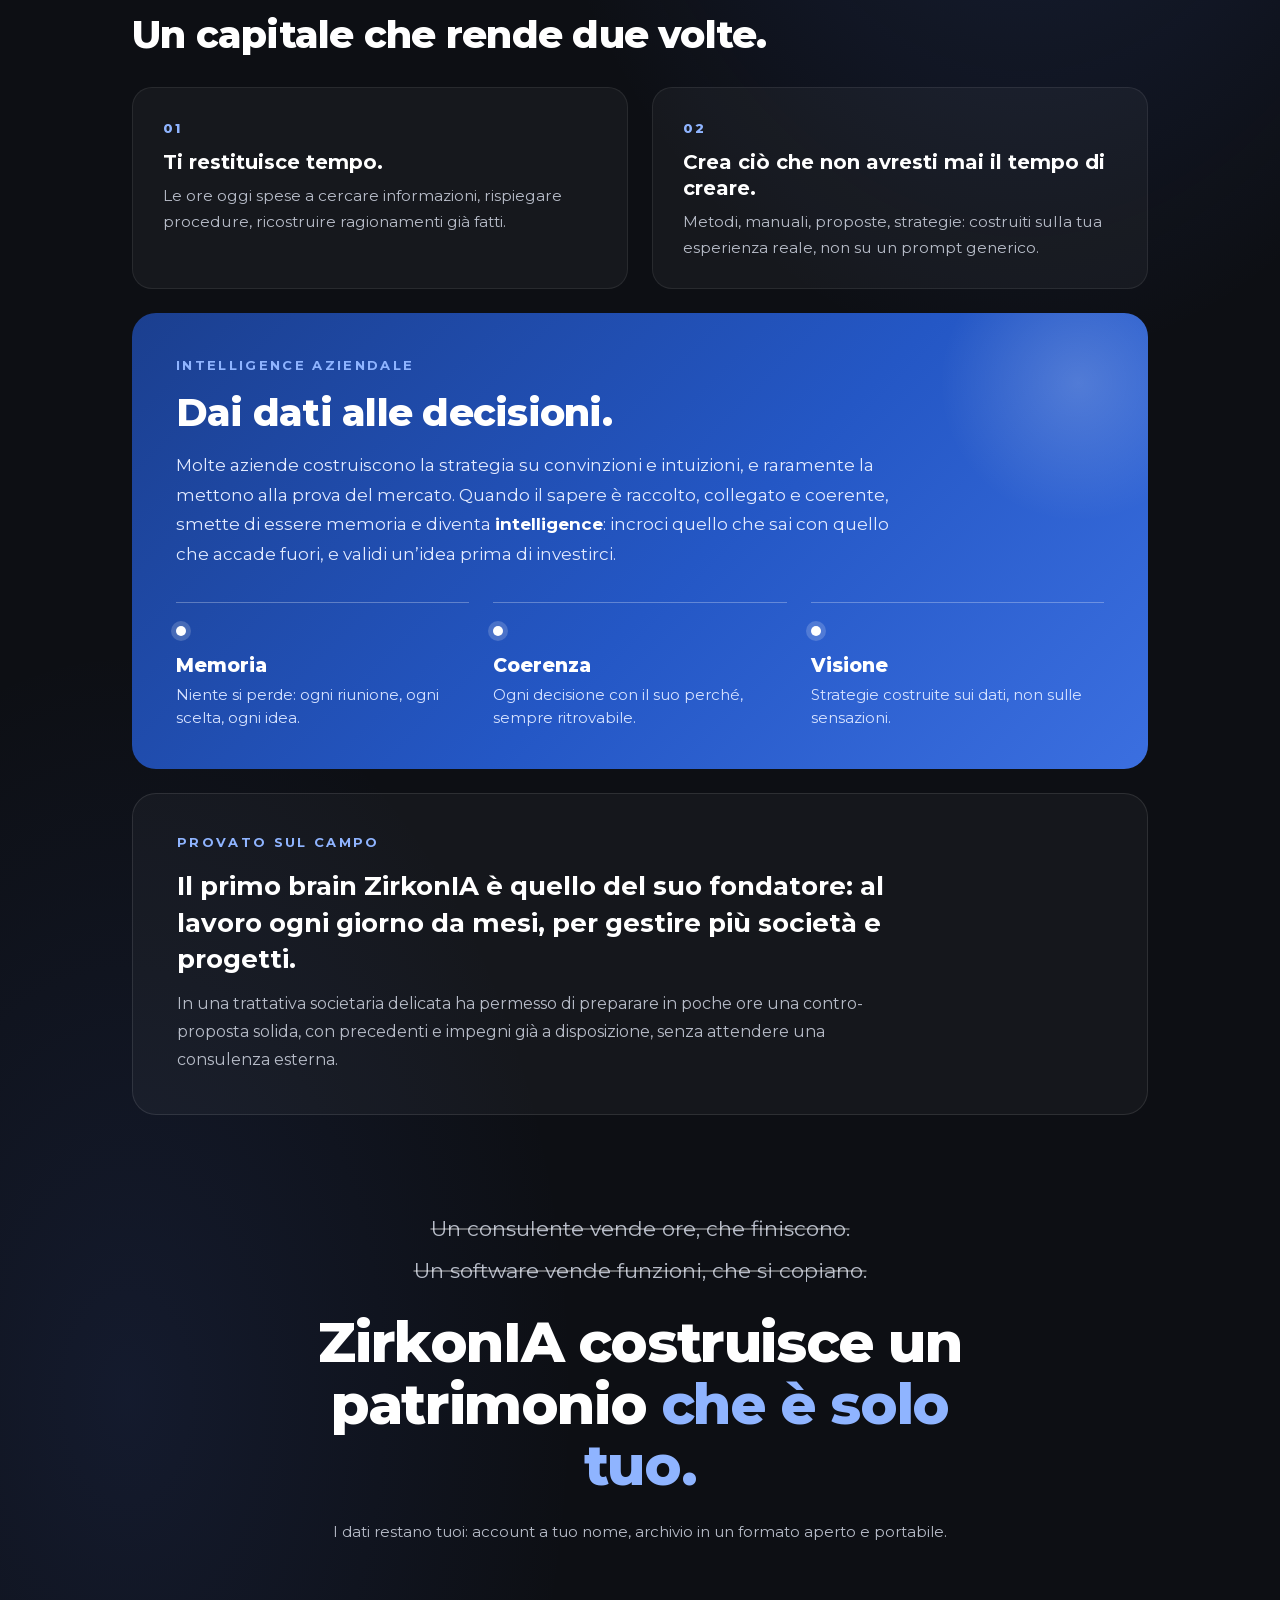
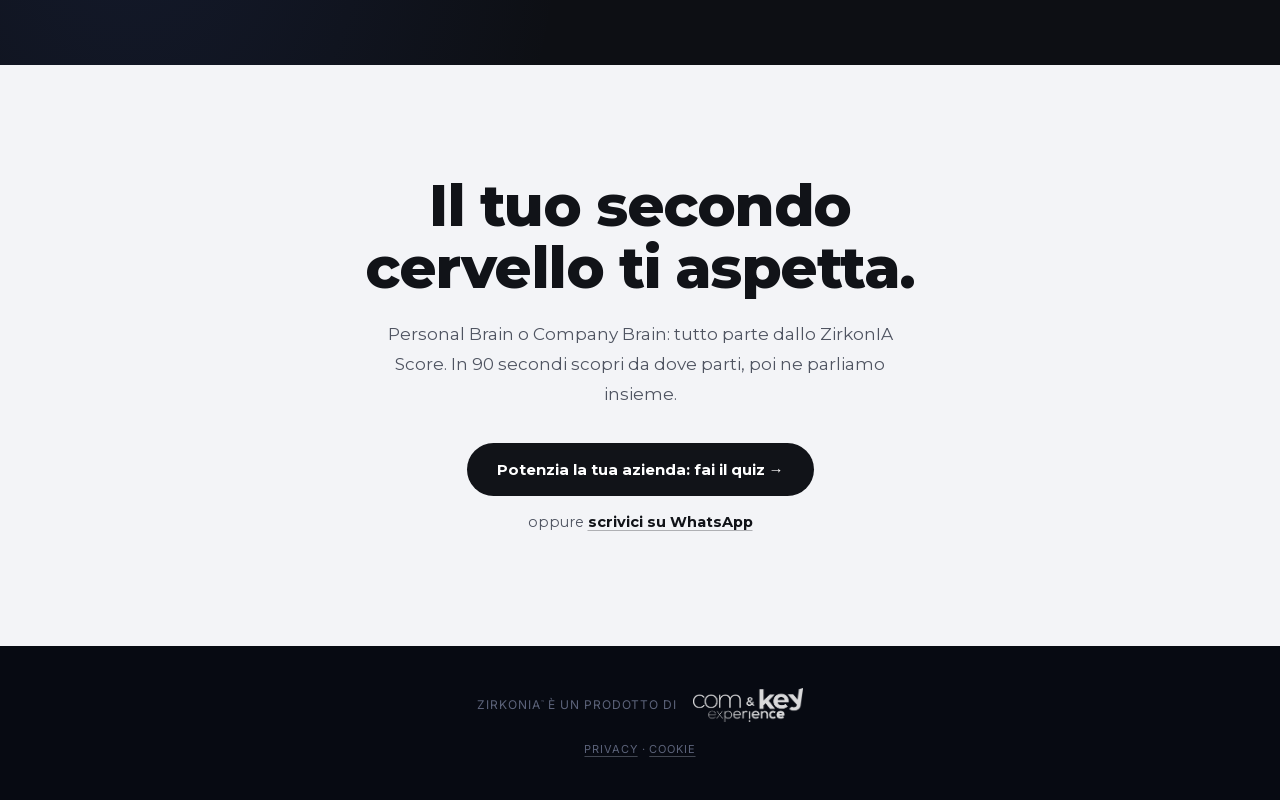
==== commit 0bc07a93: "Revisione landing e ZirkonIA Score: WhatsApp secondario, testi, fonte lead - Sotto i pulsanti del qu" ====
--- a/index.html
+++ b/index.html
@@ -842,6 +842,10 @@
   #pg-chiusura h2{ max-width:16ch; margin:0 auto; }
   #pg-chiusura p.lead{ margin:22px auto 0; max-width:520px; }
   #pg-chiusura .pg-btn{ margin-top:34px; }
+  .pg .pg-cta-col{ display:flex; flex-direction:column; align-items:center; }
+  .pg .pg-alt{ margin-top:14px; font-size:14.5px; color:var(--pg-text); }
+  .pg .pg-alt a{ color:var(--pg-ink); font-weight:700; text-decoration:underline; text-decoration-color:rgba(17,19,24,.3); text-underline-offset:3px; }
+  .pg .pg-alt a:hover{ color:var(--pg-blue); text-decoration-color:currentColor; }
   #pg-chiusura .web{ margin-top:46px; }
   #pg-chiusura .web small{
     display:block; font-weight:600; font-size:12px; letter-spacing:0.2em; color:var(--pg-text);
@@ -1341,10 +1345,13 @@
       <div class="start-box rv">
         <div>
           <h3>Come si parte.</h3>
-          <p>Un incontro personale per capire chi sei, come lavori e cosa conta davvero per te. Poi lo <strong>ZirkonIA Protocol</strong>, il percorso che ti guida a nutrire il tuo brain riunione dopo riunione.</p>
+          <p>Dallo <strong>ZirkonIA Score</strong>: dodici domande, 90 secondi, e sai da dove parti e quanto puoi recuperare. Poi un incontro personale per capire chi sei e come lavori, e lo <strong>ZirkonIA Protocol</strong>, il percorso che ti guida a nutrire il tuo brain riunione dopo riunione.</p>
           <p><strong>Seguiamo ogni cliente uno a uno. Per questo i posti sono pochi.</strong></p>
         </div>
-        <a class="pg-btn" href="quiz/">Potenzia la tua azienda: fai il quiz <span aria-hidden="true">→</span></a>
+        <div class="pg-cta-col">
+          <a class="pg-btn" href="quiz/">Potenzia la tua azienda: fai il quiz <span aria-hidden="true">→</span></a>
+          <p class="pg-alt">oppure <a href="https://wa.me/393484925505" data-wa-text="Buongiorno%2C%20vi%20sto%20contattando%20per%20una%20call%20su%20ZirkonIA.%20Vorrei%20raccontarvi%20chi%20sono%2C%20come%20lavoro%20e%20cosa%20vorrei%20dal%20mio%20secondo%20cervello." target="_blank" rel="noopener">scrivici su WhatsApp</a></p>
+        </div>
       </div>
     </div>
   </section>
@@ -1421,8 +1428,9 @@
   <section id="pg-chiusura">
     <div class="pg-inner">
       <h2 class="rv">Il tuo secondo cervello ti aspetta.</h2>
-      <p class="lead rv d1">Personal Brain o Company Brain: tutto parte da un incontro, da chi sei e da come lavori.</p>
+      <p class="lead rv d1">Personal Brain o Company Brain: tutto parte dallo ZirkonIA Score. In 90 secondi scopri da dove parti, poi ne parliamo insieme.</p>
       <a class="pg-btn rv d2" href="quiz/">Potenzia la tua azienda: fai il quiz <span aria-hidden="true">→</span></a>
+      <p class="pg-alt rv d3">oppure <a href="https://wa.me/393484925505" data-wa-text="Buongiorno%2C%20vi%20sto%20contattando%20per%20una%20call%20su%20ZirkonIA.%20Vorrei%20raccontarvi%20chi%20sono%2C%20come%20lavoro%20e%20cosa%20vorrei%20dal%20mio%20secondo%20cervello." target="_blank" rel="noopener">scrivici su WhatsApp</a></p>
     </div>
   </section>
 
